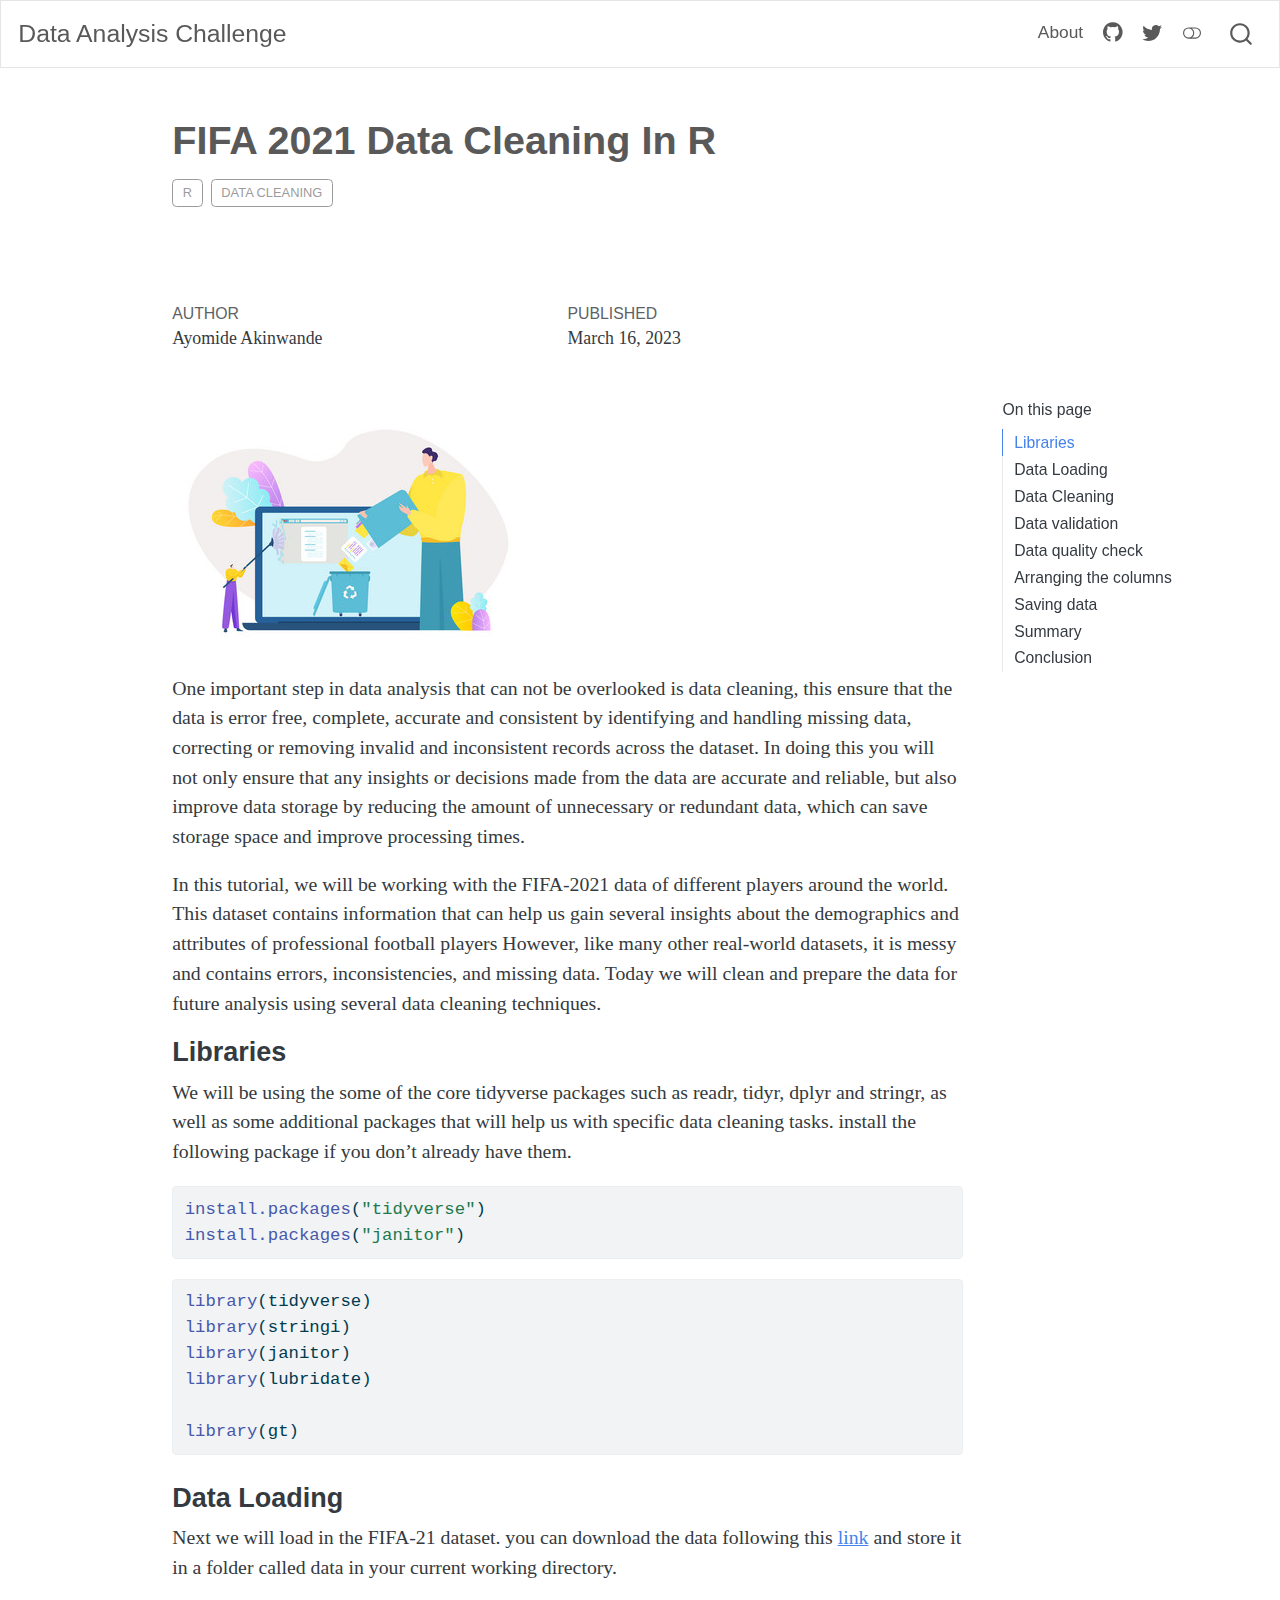
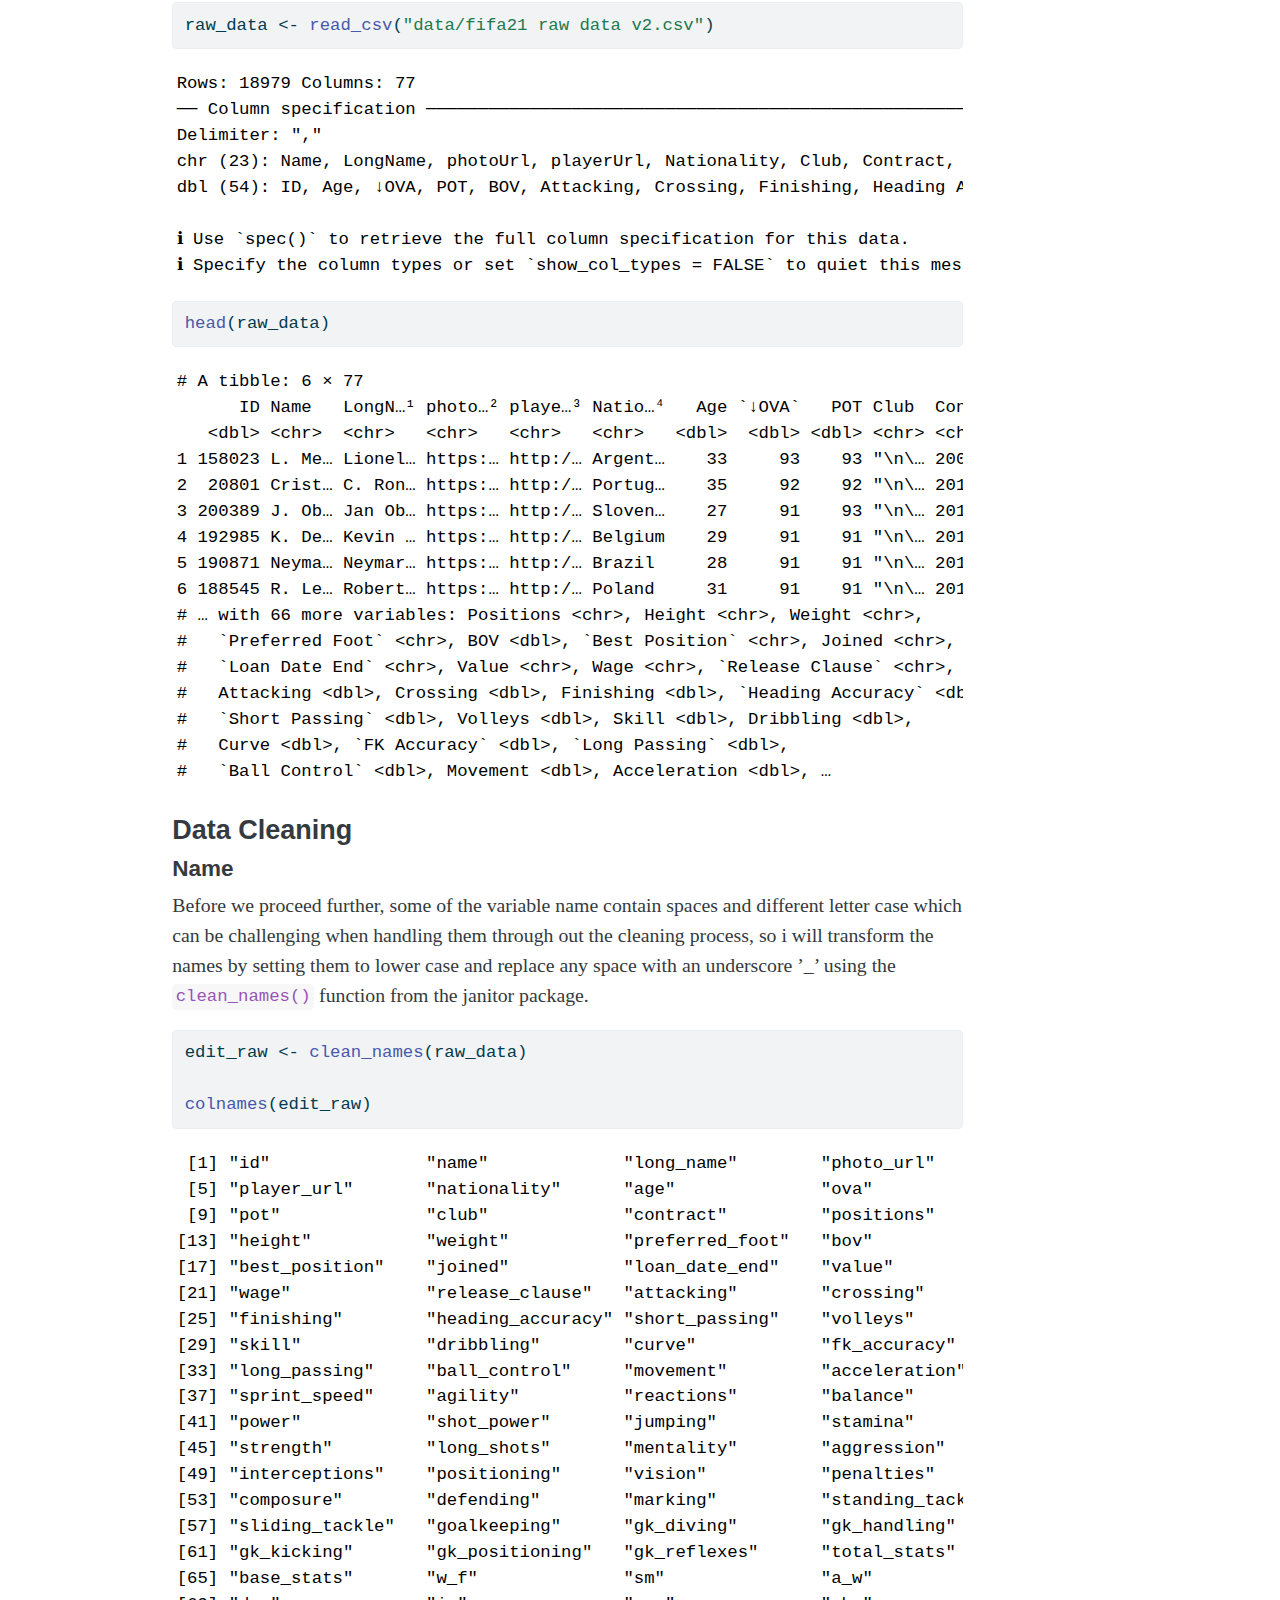
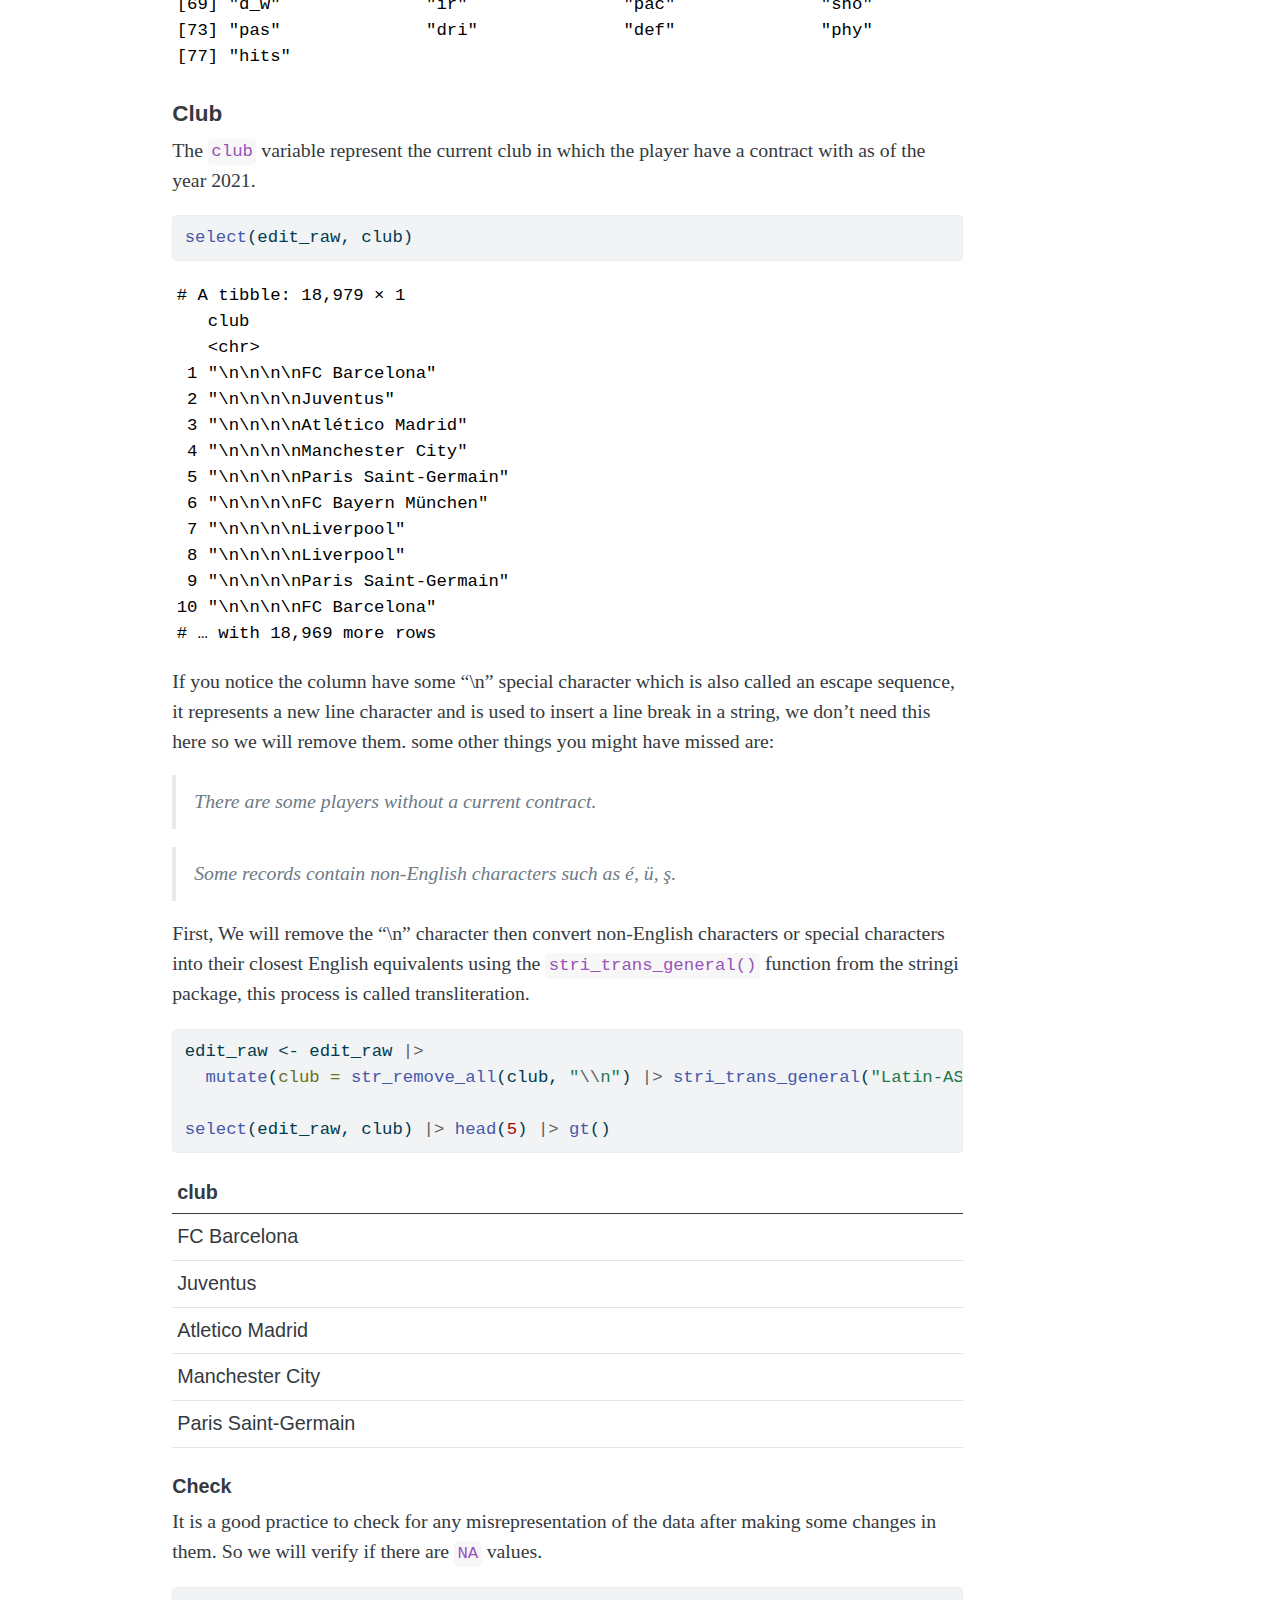
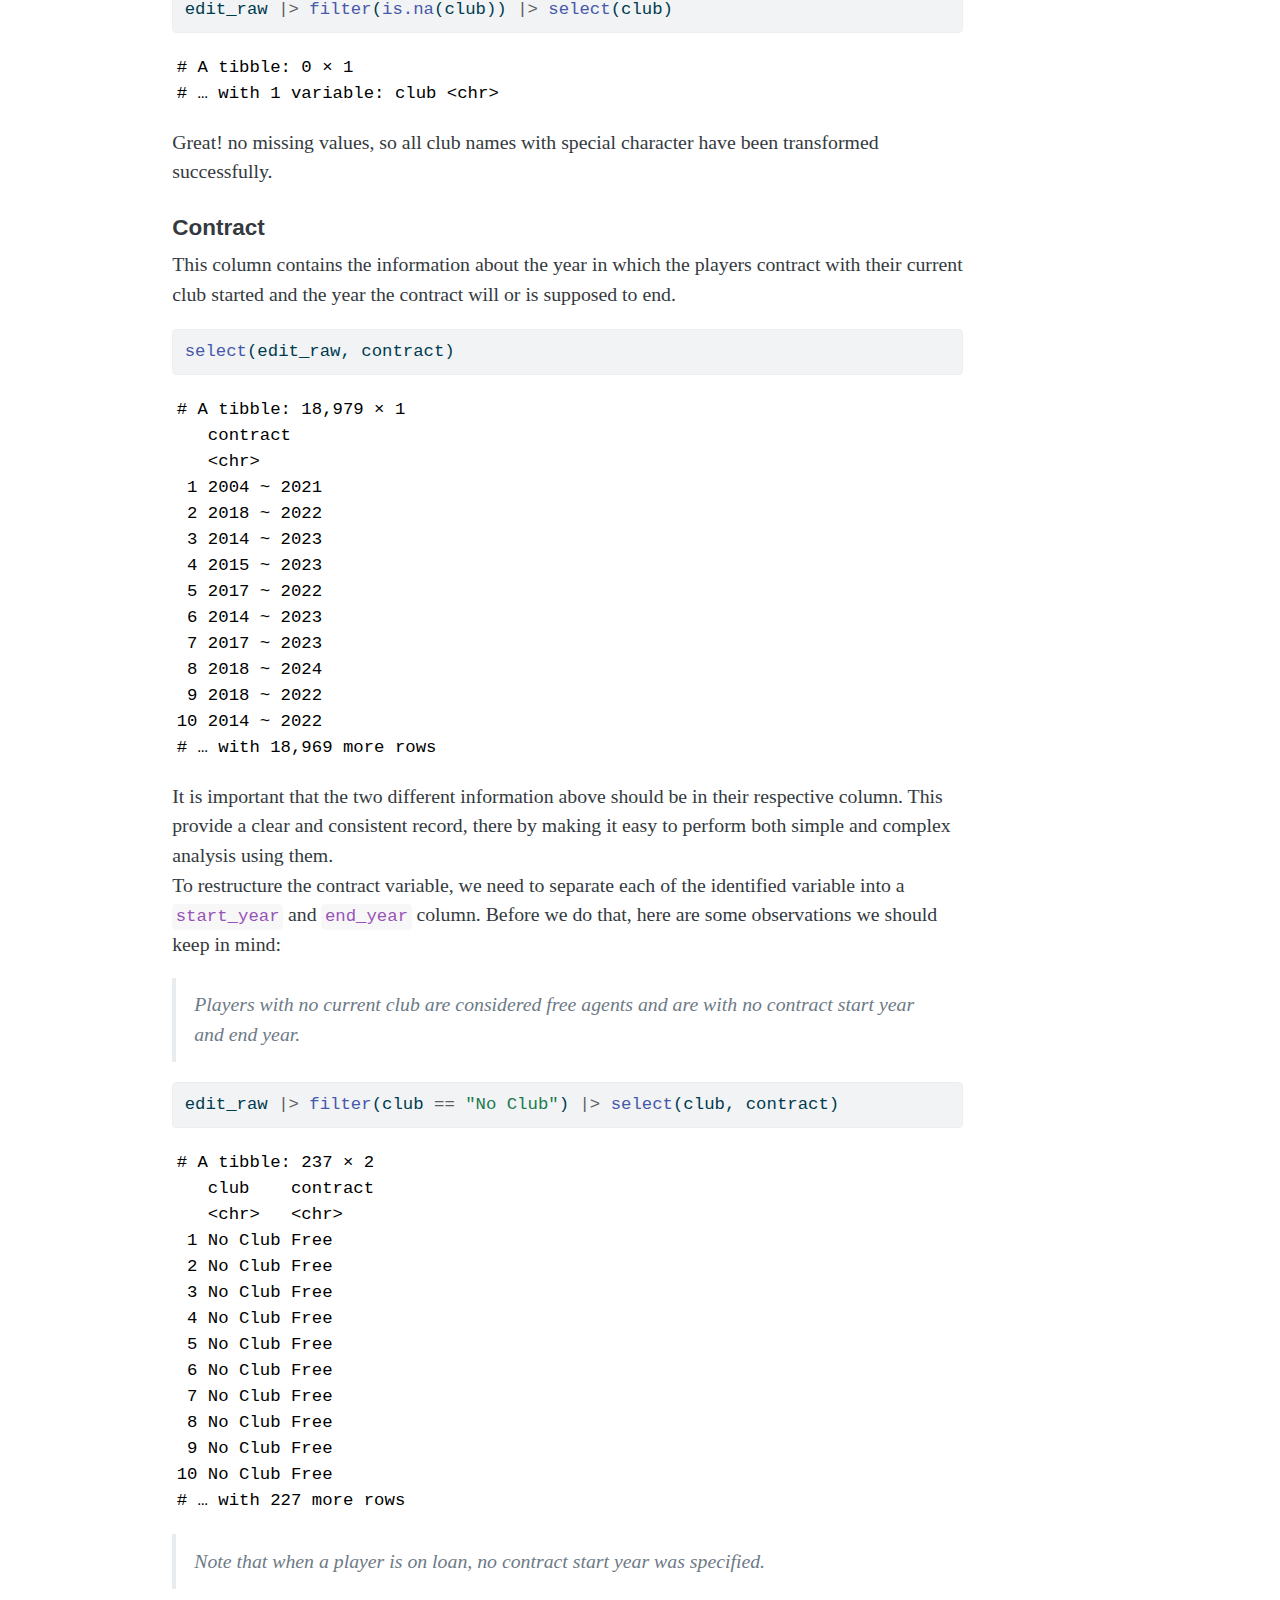
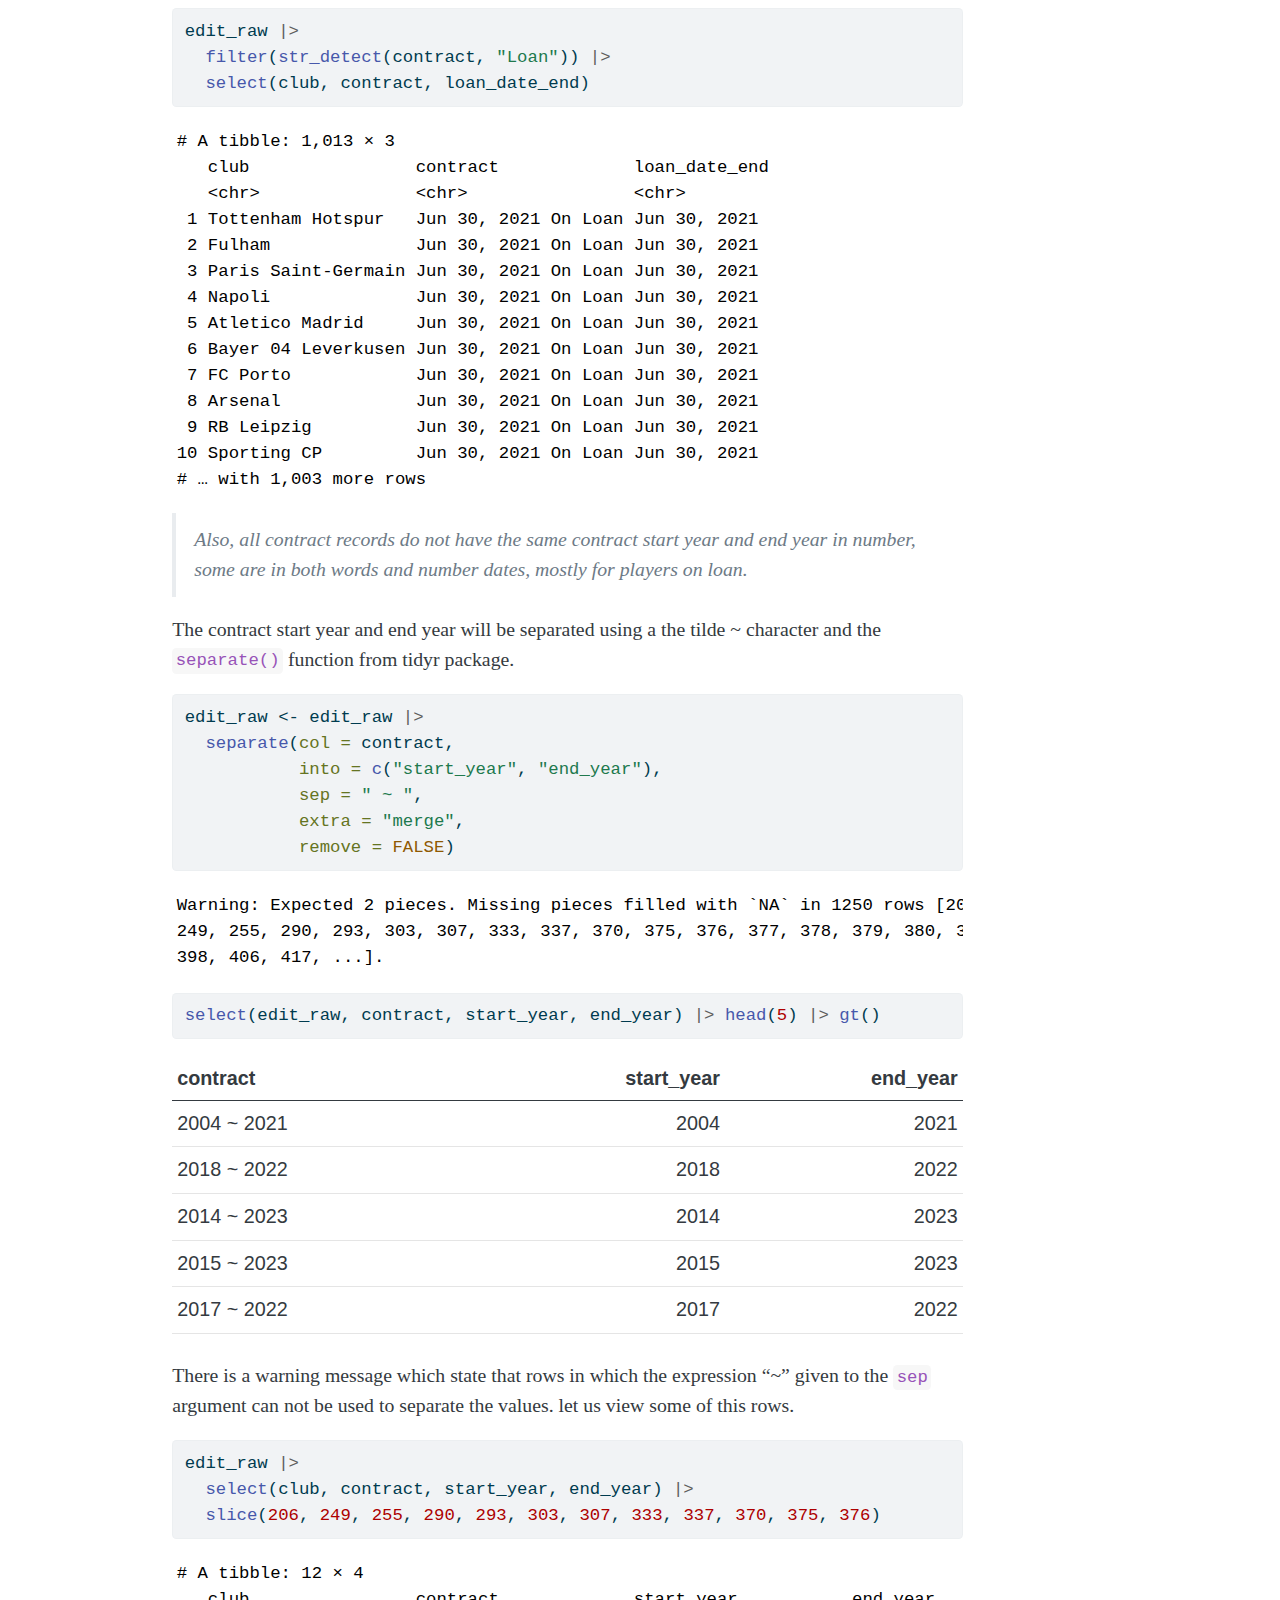
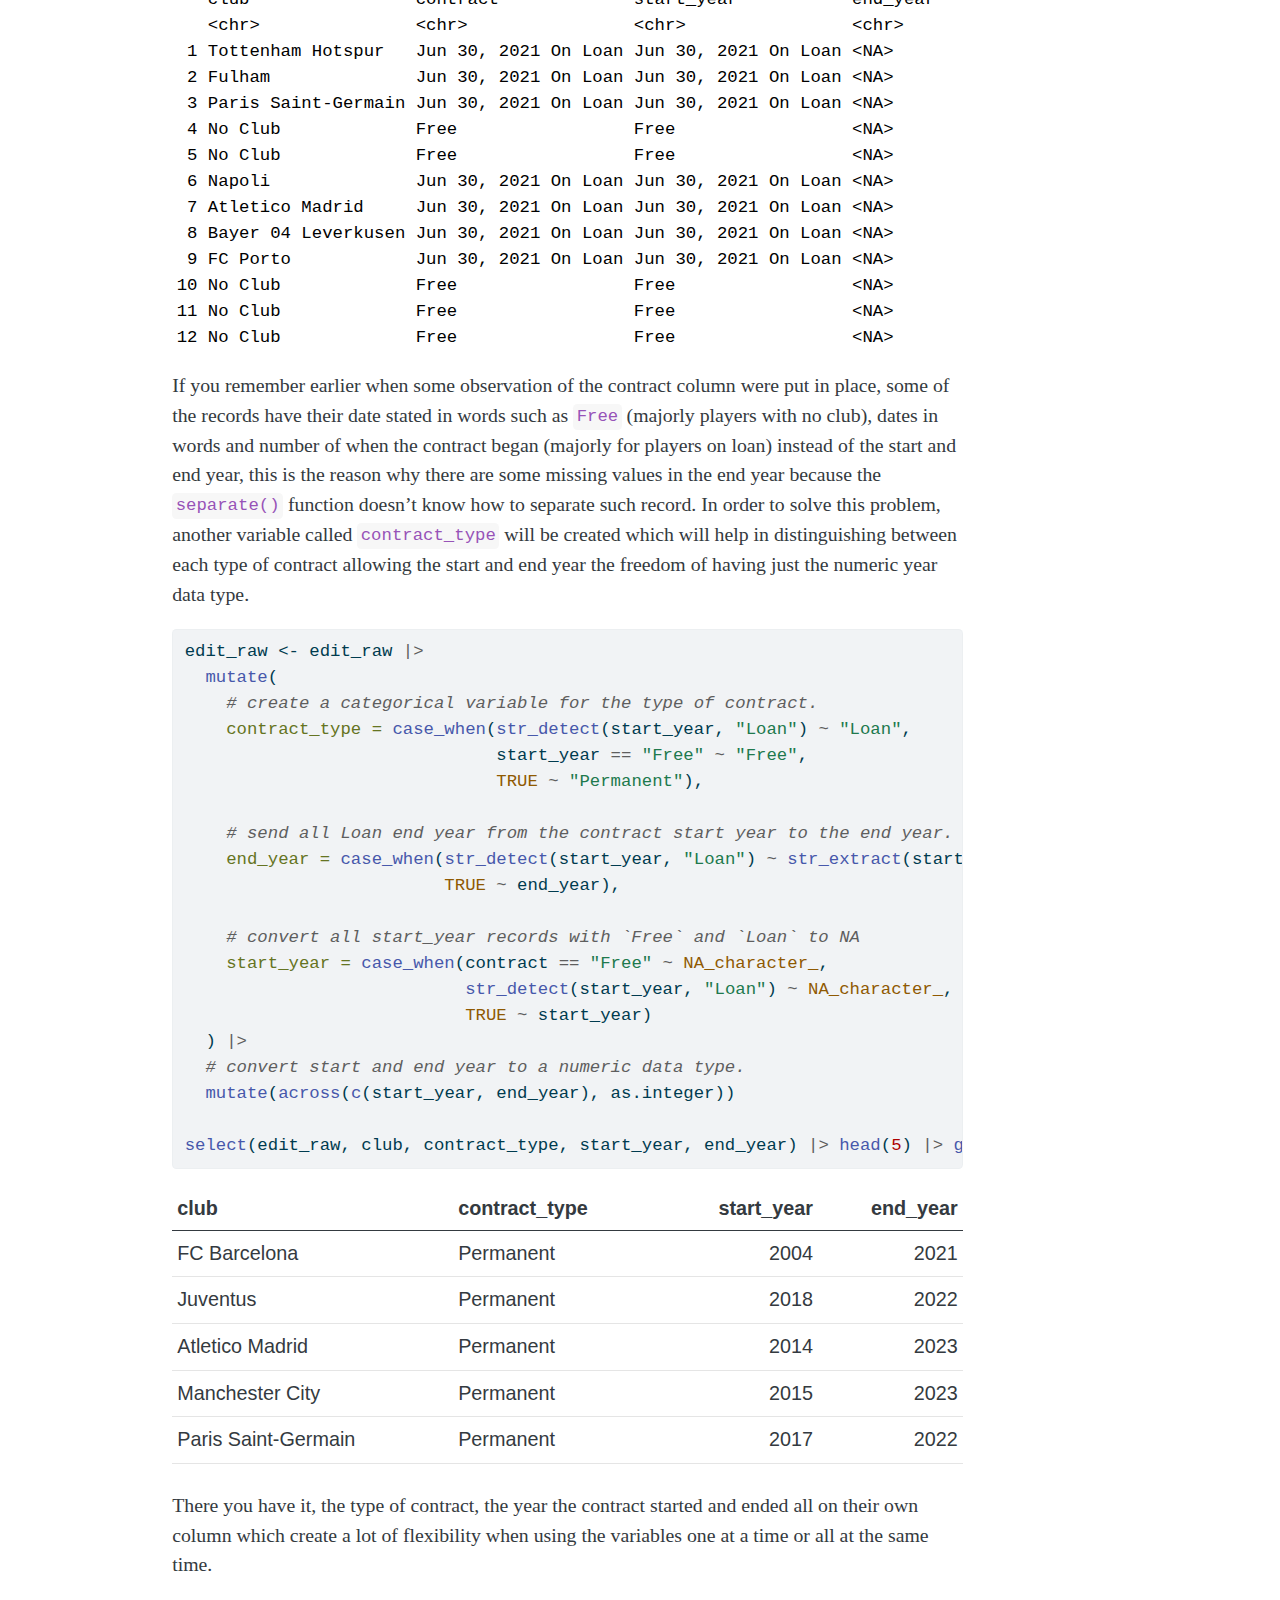
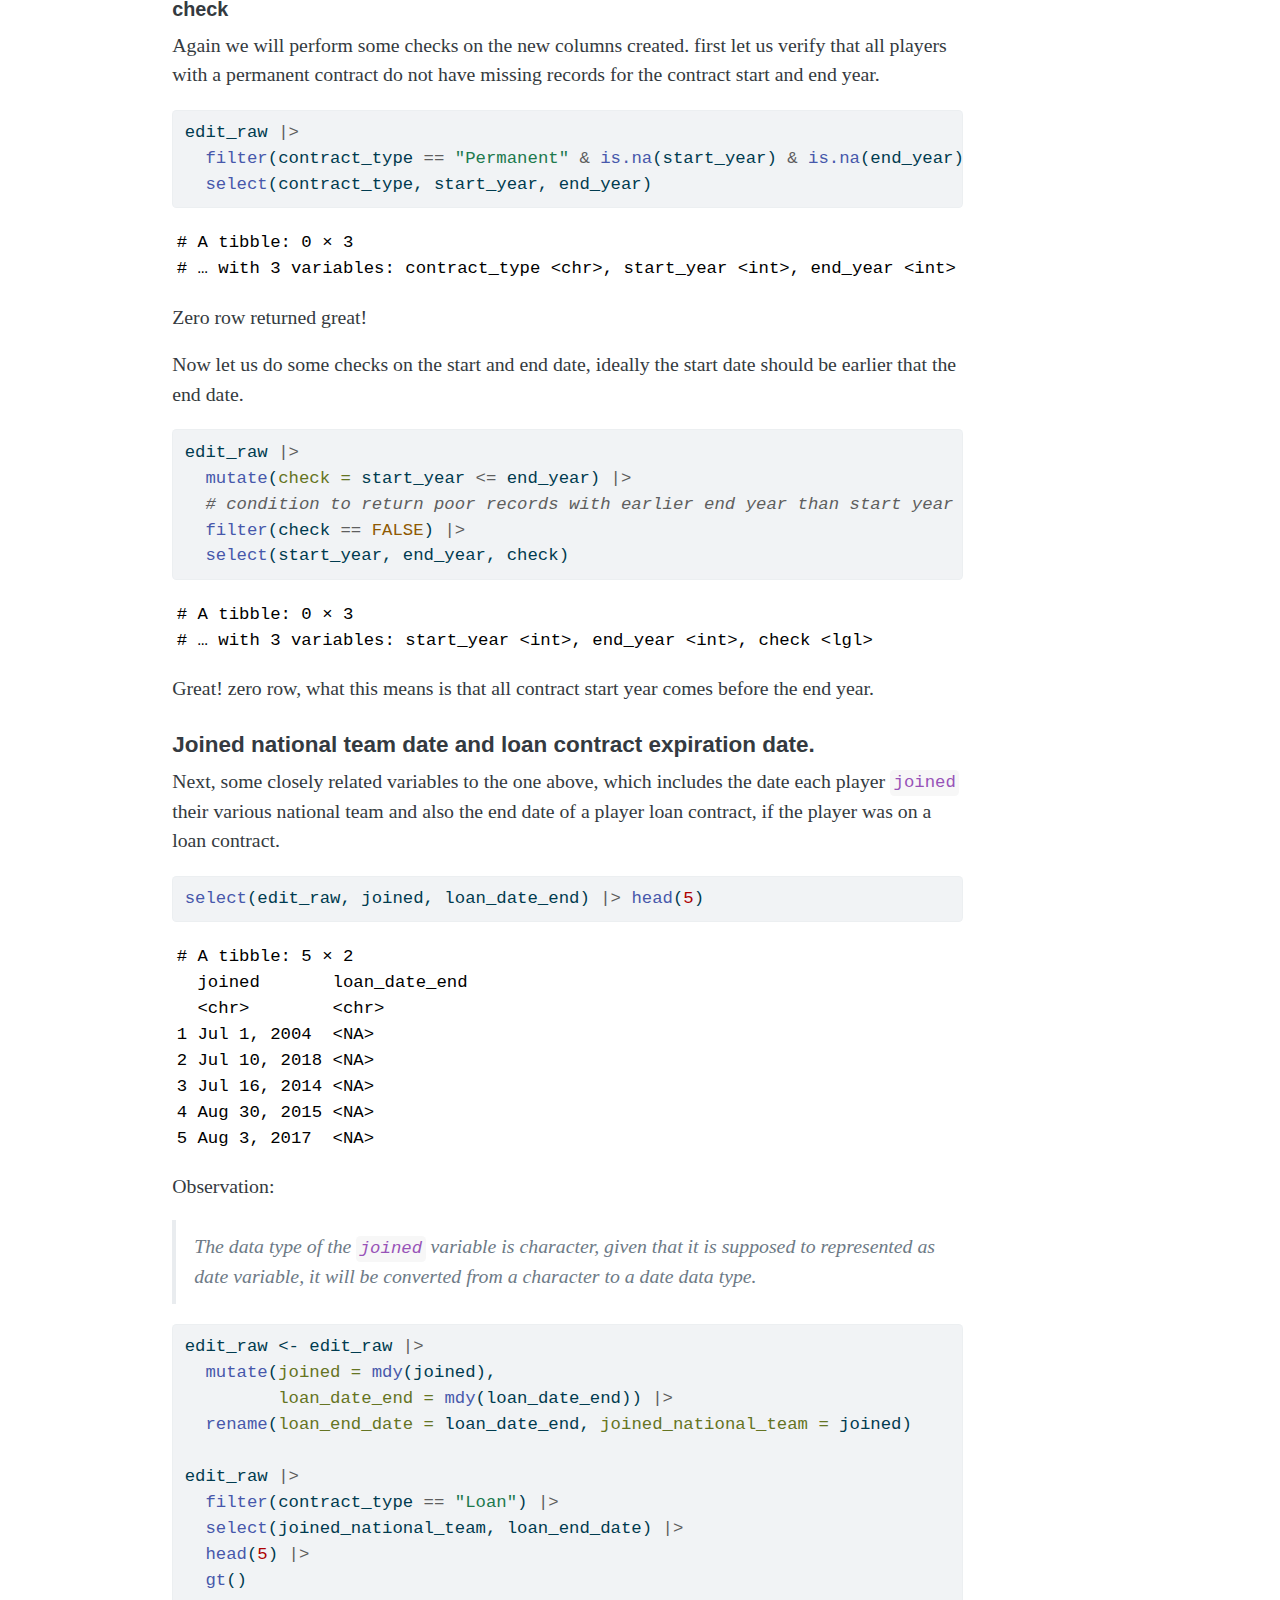
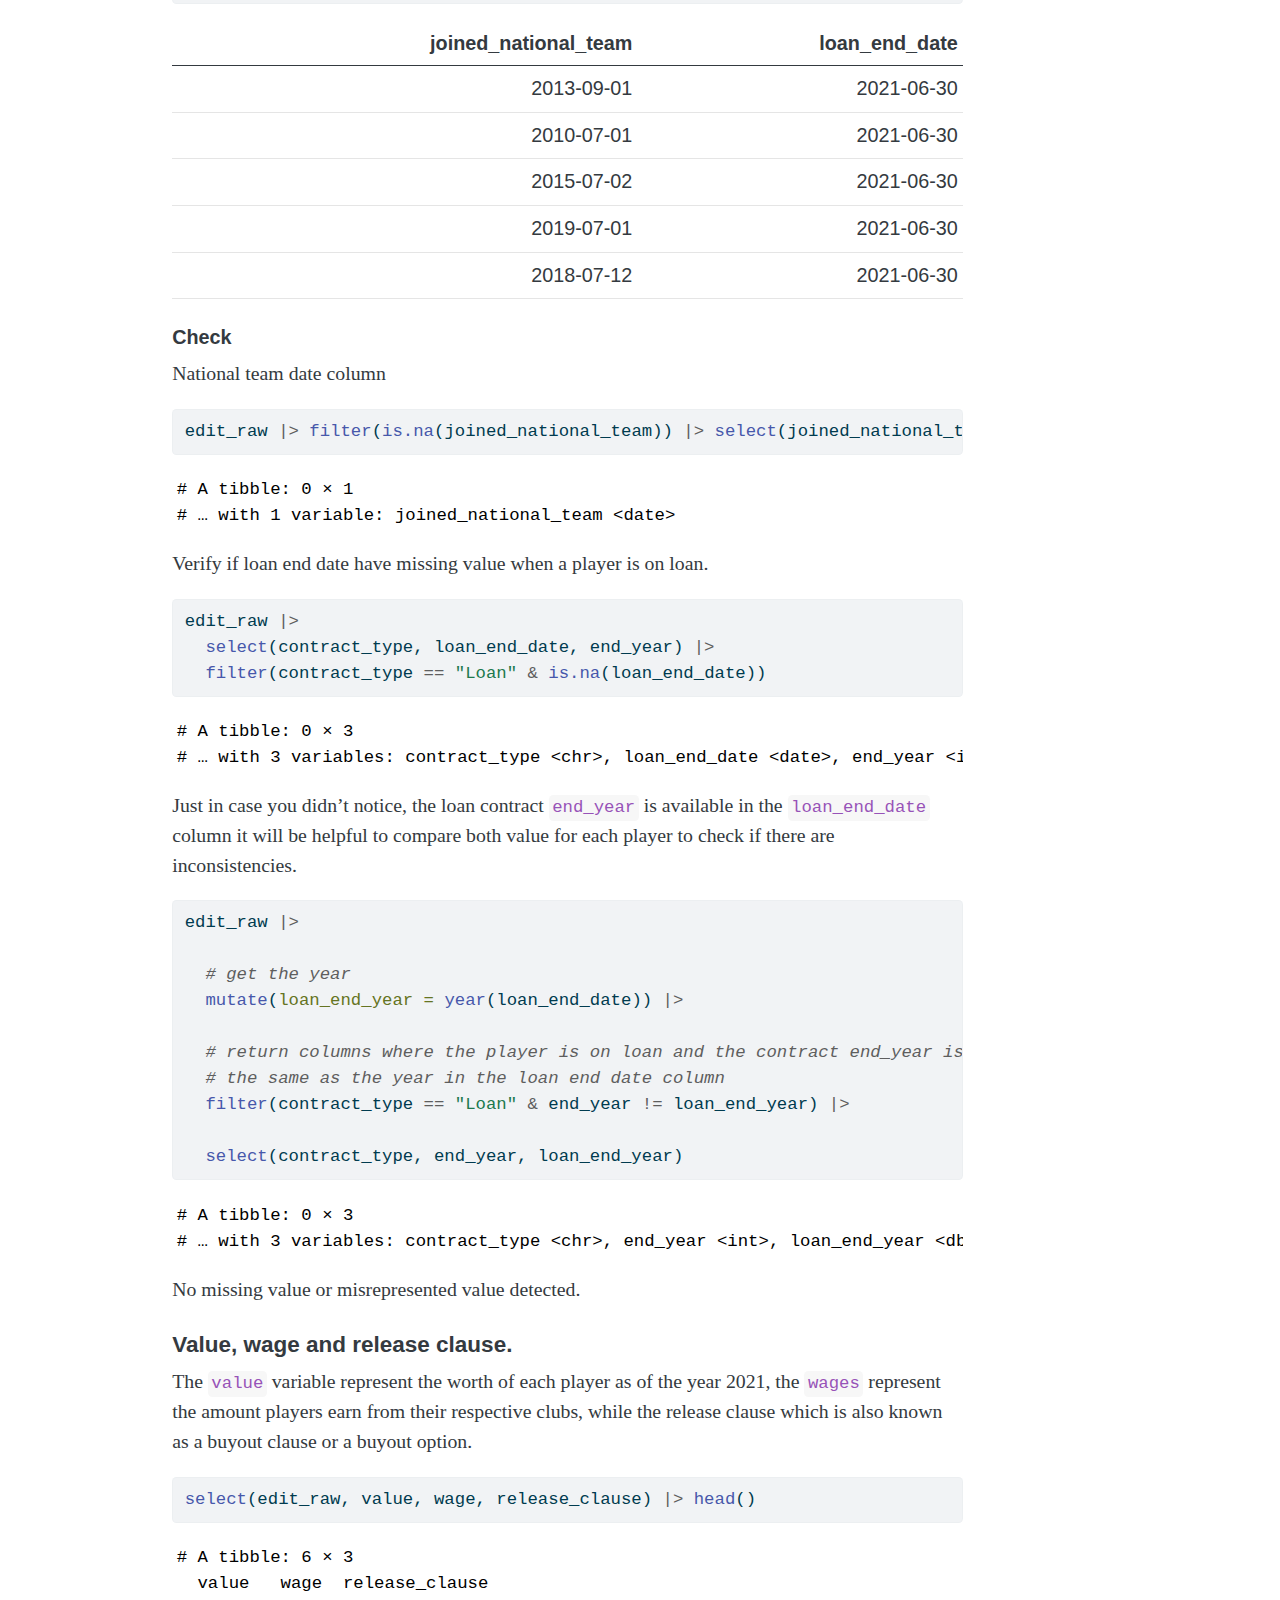
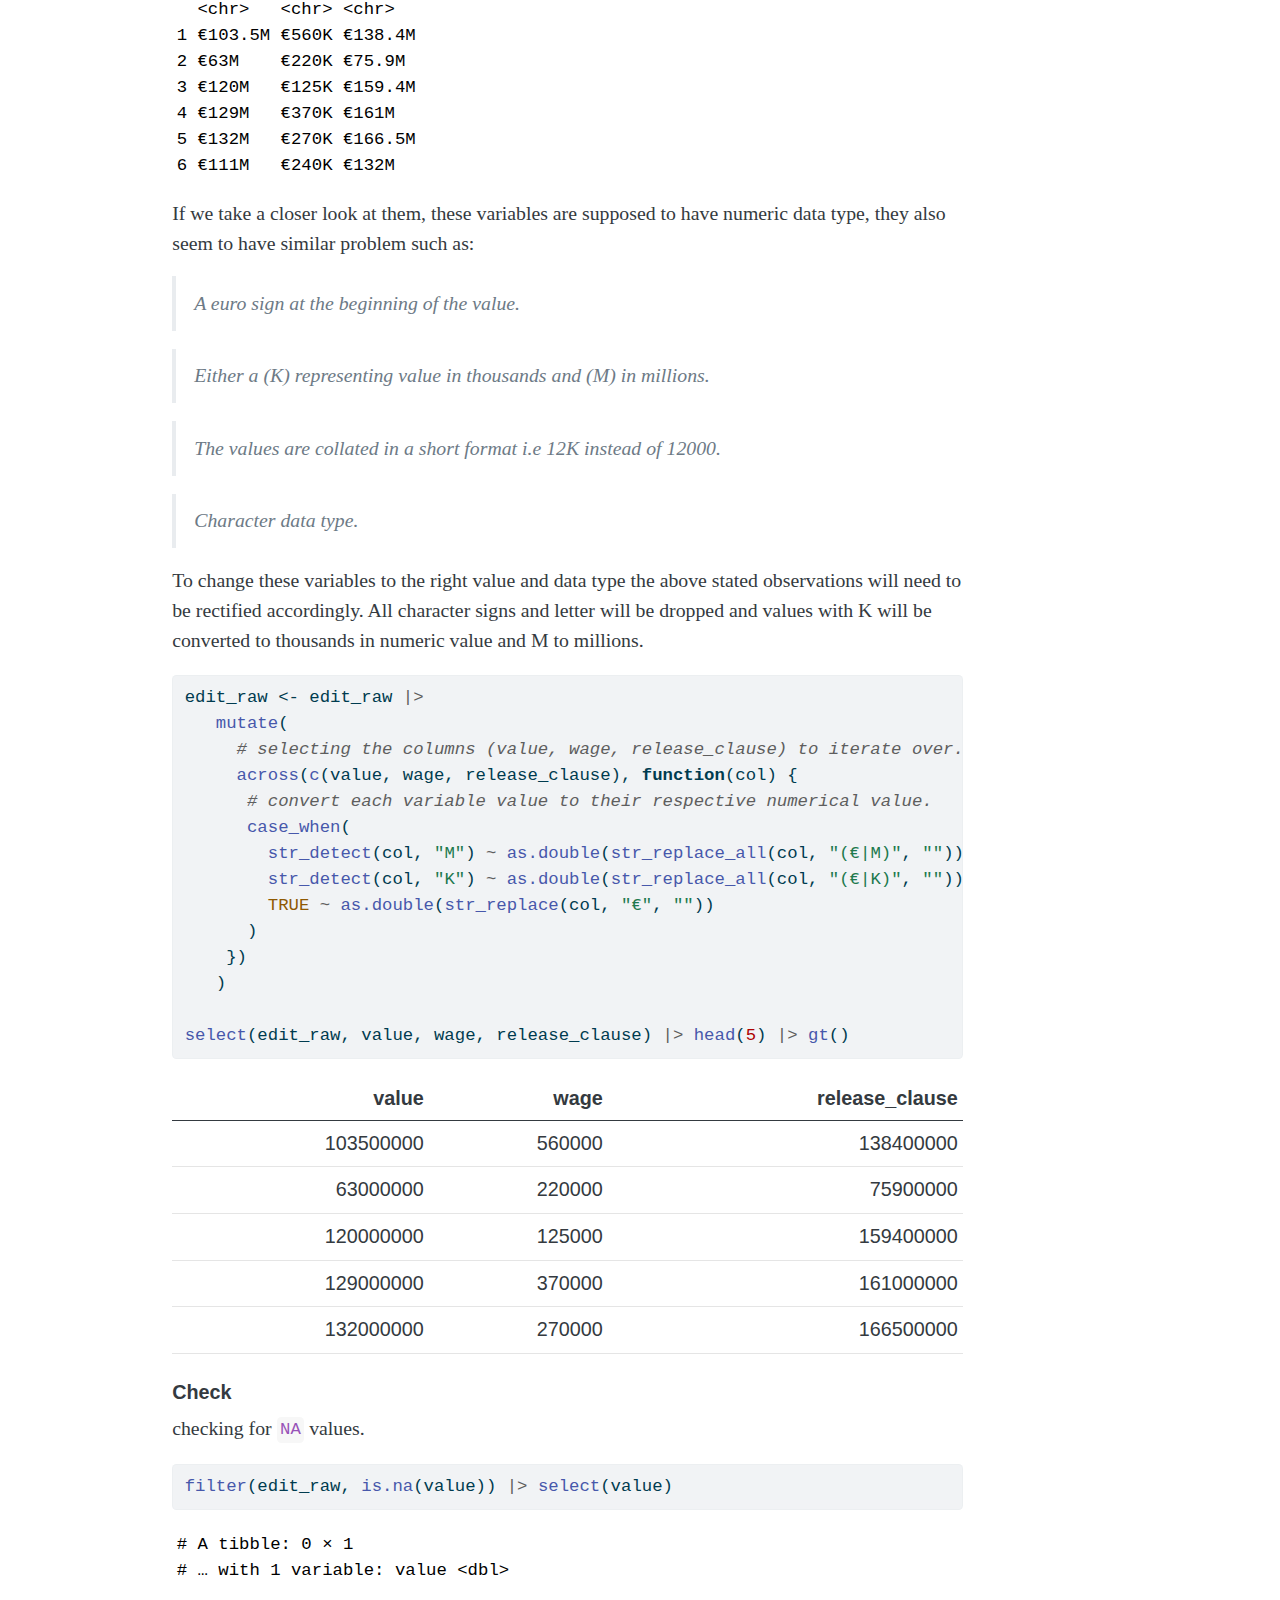
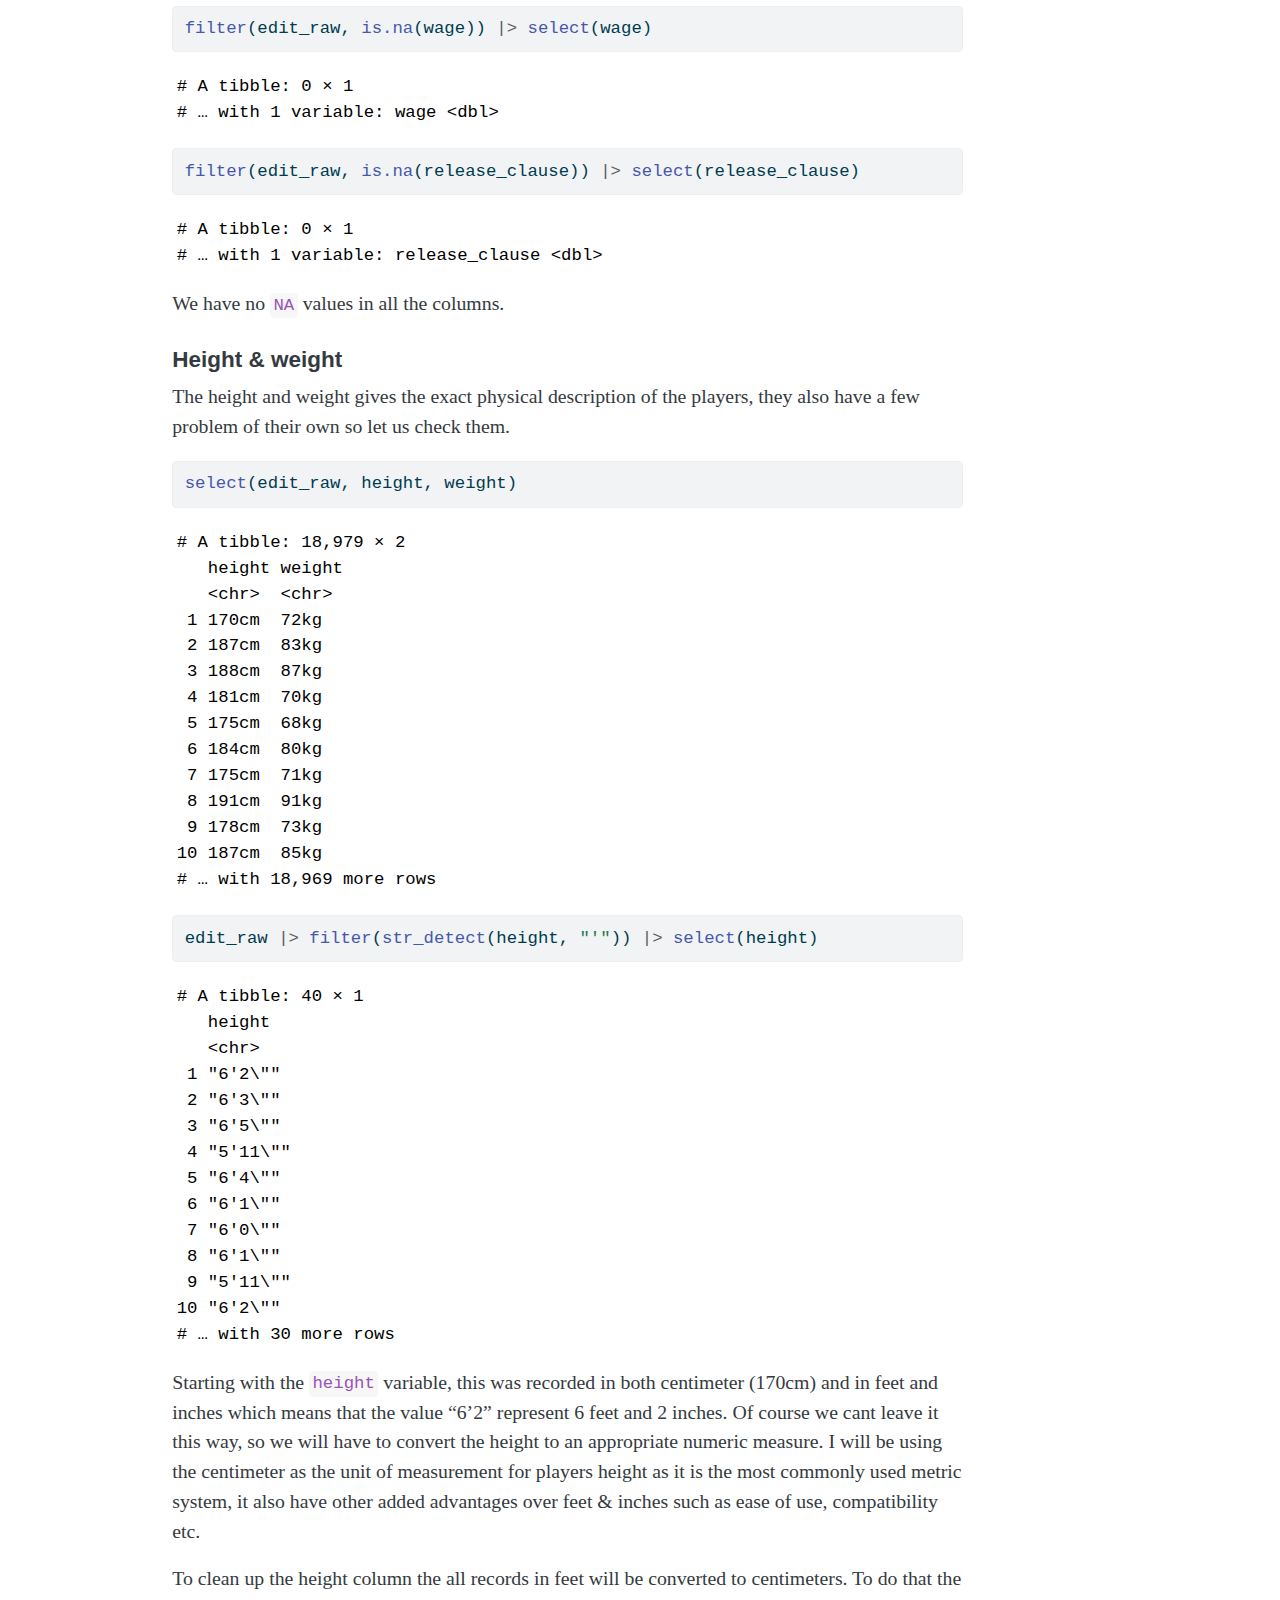
==== docs/posts/FIFA-21-data-cleaning/index.html @ ef1e814c "initial data-cleaning-post only files" ====
<!DOCTYPE html>
<html xmlns="http://www.w3.org/1999/xhtml" lang="en" xml:lang="en"><head>

<meta charset="utf-8">
<meta name="generator" content="quarto-1.2.269">

<meta name="viewport" content="width=device-width, initial-scale=1.0, user-scalable=yes">

<meta name="author" content="Ayomide Akinwande">
<meta name="dcterms.date" content="2023-03-16">

<title>Data Analysis Challenge - FIFA 2021 Data Cleaning In R</title>
<style>
code{white-space: pre-wrap;}
span.smallcaps{font-variant: small-caps;}
div.columns{display: flex; gap: min(4vw, 1.5em);}
div.column{flex: auto; overflow-x: auto;}
div.hanging-indent{margin-left: 1.5em; text-indent: -1.5em;}
ul.task-list{list-style: none;}
ul.task-list li input[type="checkbox"] {
  width: 0.8em;
  margin: 0 0.8em 0.2em -1.6em;
  vertical-align: middle;
}
pre > code.sourceCode { white-space: pre; position: relative; }
pre > code.sourceCode > span { display: inline-block; line-height: 1.25; }
pre > code.sourceCode > span:empty { height: 1.2em; }
.sourceCode { overflow: visible; }
code.sourceCode > span { color: inherit; text-decoration: inherit; }
div.sourceCode { margin: 1em 0; }
pre.sourceCode { margin: 0; }
@media screen {
div.sourceCode { overflow: auto; }
}
@media print {
pre > code.sourceCode { white-space: pre-wrap; }
pre > code.sourceCode > span { text-indent: -5em; padding-left: 5em; }
}
pre.numberSource code
  { counter-reset: source-line 0; }
pre.numberSource code > span
  { position: relative; left: -4em; counter-increment: source-line; }
pre.numberSource code > span > a:first-child::before
  { content: counter(source-line);
    position: relative; left: -1em; text-align: right; vertical-align: baseline;
    border: none; display: inline-block;
    -webkit-touch-callout: none; -webkit-user-select: none;
    -khtml-user-select: none; -moz-user-select: none;
    -ms-user-select: none; user-select: none;
    padding: 0 4px; width: 4em;
    color: #aaaaaa;
  }
pre.numberSource { margin-left: 3em; border-left: 1px solid #aaaaaa;  padding-left: 4px; }
div.sourceCode
  {   }
@media screen {
pre > code.sourceCode > span > a:first-child::before { text-decoration: underline; }
}
code span.al { color: #ff0000; font-weight: bold; } /* Alert */
code span.an { color: #60a0b0; font-weight: bold; font-style: italic; } /* Annotation */
code span.at { color: #7d9029; } /* Attribute */
code span.bn { color: #40a070; } /* BaseN */
code span.bu { color: #008000; } /* BuiltIn */
code span.cf { color: #007020; font-weight: bold; } /* ControlFlow */
code span.ch { color: #4070a0; } /* Char */
code span.cn { color: #880000; } /* Constant */
code span.co { color: #60a0b0; font-style: italic; } /* Comment */
code span.cv { color: #60a0b0; font-weight: bold; font-style: italic; } /* CommentVar */
code span.do { color: #ba2121; font-style: italic; } /* Documentation */
code span.dt { color: #902000; } /* DataType */
code span.dv { color: #40a070; } /* DecVal */
code span.er { color: #ff0000; font-weight: bold; } /* Error */
code span.ex { } /* Extension */
code span.fl { color: #40a070; } /* Float */
code span.fu { color: #06287e; } /* Function */
code span.im { color: #008000; font-weight: bold; } /* Import */
code span.in { color: #60a0b0; font-weight: bold; font-style: italic; } /* Information */
code span.kw { color: #007020; font-weight: bold; } /* Keyword */
code span.op { color: #666666; } /* Operator */
code span.ot { color: #007020; } /* Other */
code span.pp { color: #bc7a00; } /* Preprocessor */
code span.sc { color: #4070a0; } /* SpecialChar */
code span.ss { color: #bb6688; } /* SpecialString */
code span.st { color: #4070a0; } /* String */
code span.va { color: #19177c; } /* Variable */
code span.vs { color: #4070a0; } /* VerbatimString */
code span.wa { color: #60a0b0; font-weight: bold; font-style: italic; } /* Warning */
</style>


<script src="../../site_libs/quarto-nav/quarto-nav.js"></script>
<script src="../../site_libs/quarto-nav/headroom.min.js"></script>
<script src="../../site_libs/clipboard/clipboard.min.js"></script>
<script src="../../site_libs/quarto-search/autocomplete.umd.js"></script>
<script src="../../site_libs/quarto-search/fuse.min.js"></script>
<script src="../../site_libs/quarto-search/quarto-search.js"></script>
<meta name="quarto:offset" content="../../">
<script src="../../site_libs/quarto-html/quarto.js"></script>
<script src="../../site_libs/quarto-html/popper.min.js"></script>
<script src="../../site_libs/quarto-html/tippy.umd.min.js"></script>
<script src="../../site_libs/quarto-html/anchor.min.js"></script>
<link href="../../site_libs/quarto-html/tippy.css" rel="stylesheet">
<link href="../../site_libs/quarto-html/quarto-syntax-highlighting.css" rel="stylesheet" class="quarto-color-scheme" id="quarto-text-highlighting-styles">
<link href="../../site_libs/quarto-html/quarto-syntax-highlighting-dark.css" rel="prefetch" class="quarto-color-scheme quarto-color-alternate" id="quarto-text-highlighting-styles">
<script src="../../site_libs/bootstrap/bootstrap.min.js"></script>
<link href="../../site_libs/bootstrap/bootstrap-icons.css" rel="stylesheet">
<link href="../../site_libs/bootstrap/bootstrap.min.css" rel="stylesheet" class="quarto-color-scheme" id="quarto-bootstrap" data-mode="light">
<link href="../../site_libs/bootstrap/bootstrap-dark.min.css" rel="prefetch" class="quarto-color-scheme quarto-color-alternate" id="quarto-bootstrap" data-mode="dark">
<script id="quarto-search-options" type="application/json">{
  "location": "navbar",
  "copy-button": false,
  "collapse-after": 3,
  "panel-placement": "end",
  "type": "overlay",
  "limit": 20,
  "language": {
    "search-no-results-text": "No results",
    "search-matching-documents-text": "matching documents",
    "search-copy-link-title": "Copy link to search",
    "search-hide-matches-text": "Hide additional matches",
    "search-more-match-text": "more match in this document",
    "search-more-matches-text": "more matches in this document",
    "search-clear-button-title": "Clear",
    "search-detached-cancel-button-title": "Cancel",
    "search-submit-button-title": "Submit"
  }
}</script>


<link rel="stylesheet" href="../../styles.css">
</head>

<body class="nav-fixed">

<div id="quarto-search-results"></div>
  <header id="quarto-header" class="headroom fixed-top">
    <nav class="navbar navbar-expand-lg navbar-dark ">
      <div class="navbar-container container-fluid">
      <div class="navbar-brand-container">
    <a class="navbar-brand" href="../../index.html">
    <span class="navbar-title">Data Analysis Challenge</span>
    </a>
  </div>
          <button class="navbar-toggler" type="button" data-bs-toggle="collapse" data-bs-target="#navbarCollapse" aria-controls="navbarCollapse" aria-expanded="false" aria-label="Toggle navigation" onclick="if (window.quartoToggleHeadroom) { window.quartoToggleHeadroom(); }">
  <span class="navbar-toggler-icon"></span>
</button>
          <div class="collapse navbar-collapse" id="navbarCollapse">
            <ul class="navbar-nav navbar-nav-scroll ms-auto">
  <li class="nav-item">
    <a class="nav-link" href="../../about.html">
 <span class="menu-text">About</span></a>
  </li>  
  <li class="nav-item compact">
    <a class="nav-link" href="https://github.com/akins11/"><i class="bi bi-github" role="img">
</i> 
 <span class="menu-text"></span></a>
  </li>  
  <li class="nav-item compact">
    <a class="nav-link" href="https://twitter.com/Akinwande_ay24?s=09"><i class="bi bi-twitter" role="img">
</i> 
 <span class="menu-text"></span></a>
  </li>  
</ul>
              <div class="quarto-toggle-container">
                  <a href="" class="quarto-color-scheme-toggle nav-link" onclick="window.quartoToggleColorScheme(); return false;" title="Toggle dark mode"><i class="bi"></i></a>
              </div>
              <div id="quarto-search" class="" title="Search"></div>
          </div> <!-- /navcollapse -->
      </div> <!-- /container-fluid -->
    </nav>
</header>
<!-- content -->
<header id="title-block-header" class="quarto-title-block default page-columns page-full">
  <div class="quarto-title-banner page-columns page-full">
    <div class="quarto-title column-body">
      <h1 class="title">FIFA 2021 Data Cleaning In R</h1>
                                <div class="quarto-categories">
                <div class="quarto-category">R</div>
                <div class="quarto-category">data cleaning</div>
              </div>
                  </div>
  </div>
    
  
  <div class="quarto-title-meta">

      <div>
      <div class="quarto-title-meta-heading">Author</div>
      <div class="quarto-title-meta-contents">
               <p>Ayomide Akinwande </p>
            </div>
    </div>
      
      <div>
      <div class="quarto-title-meta-heading">Published</div>
      <div class="quarto-title-meta-contents">
        <p class="date">March 16, 2023</p>
      </div>
    </div>
    
      
    </div>
    
  
  </header><div id="quarto-content" class="quarto-container page-columns page-rows-contents page-layout-article page-navbar">
<!-- sidebar -->
<!-- margin-sidebar -->
    <div id="quarto-margin-sidebar" class="sidebar margin-sidebar">
        <nav id="TOC" role="doc-toc" class="toc-active">
    <h2 id="toc-title">On this page</h2>
   
  <ul>
  <li><a href="#libraries" id="toc-libraries" class="nav-link active" data-scroll-target="#libraries">Libraries</a></li>
  <li><a href="#data-loading" id="toc-data-loading" class="nav-link" data-scroll-target="#data-loading">Data Loading</a></li>
  <li><a href="#data-cleaning" id="toc-data-cleaning" class="nav-link" data-scroll-target="#data-cleaning">Data Cleaning</a>
  <ul>
  <li><a href="#name" id="toc-name" class="nav-link" data-scroll-target="#name">Name</a></li>
  <li><a href="#club" id="toc-club" class="nav-link" data-scroll-target="#club">Club</a></li>
  <li><a href="#contract" id="toc-contract" class="nav-link" data-scroll-target="#contract">Contract</a></li>
  <li><a href="#joined-national-team-date-and-loan-contract-expiration-date." id="toc-joined-national-team-date-and-loan-contract-expiration-date." class="nav-link" data-scroll-target="#joined-national-team-date-and-loan-contract-expiration-date.">Joined national team date and loan contract expiration date.</a></li>
  <li><a href="#value-wage-and-release-clause." id="toc-value-wage-and-release-clause." class="nav-link" data-scroll-target="#value-wage-and-release-clause.">Value, wage and release clause.</a></li>
  <li><a href="#height-weight" id="toc-height-weight" class="nav-link" data-scroll-target="#height-weight">Height &amp; weight</a></li>
  <li><a href="#player-name" id="toc-player-name" class="nav-link" data-scroll-target="#player-name">Player name</a></li>
  <li><a href="#nationality" id="toc-nationality" class="nav-link" data-scroll-target="#nationality">Nationality</a></li>
  <li><a href="#player-functionality-rating." id="toc-player-functionality-rating." class="nav-link" data-scroll-target="#player-functionality-rating.">Player functionality rating.</a></li>
  <li><a href="#hit" id="toc-hit" class="nav-link" data-scroll-target="#hit">Hit</a></li>
  <li><a href="#player-positions" id="toc-player-positions" class="nav-link" data-scroll-target="#player-positions">Player positions</a></li>
  </ul></li>
  <li><a href="#data-validation" id="toc-data-validation" class="nav-link" data-scroll-target="#data-validation">Data validation</a>
  <ul>
  <li><a href="#age" id="toc-age" class="nav-link" data-scroll-target="#age">Age</a></li>
  <li><a href="#variables-measured-in-percentage." id="toc-variables-measured-in-percentage." class="nav-link" data-scroll-target="#variables-measured-in-percentage.">Variables measured in percentage.</a></li>
  <li><a href="#players-rating" id="toc-players-rating" class="nav-link" data-scroll-target="#players-rating">players rating</a></li>
  <li><a href="#attacking-defensive-work-rate." id="toc-attacking-defensive-work-rate." class="nav-link" data-scroll-target="#attacking-defensive-work-rate.">Attacking &amp; defensive work rate.</a></li>
  </ul></li>
  <li><a href="#data-quality-check" id="toc-data-quality-check" class="nav-link" data-scroll-target="#data-quality-check">Data quality check</a></li>
  <li><a href="#arranging-the-columns" id="toc-arranging-the-columns" class="nav-link" data-scroll-target="#arranging-the-columns">Arranging the columns</a></li>
  <li><a href="#saving-data" id="toc-saving-data" class="nav-link" data-scroll-target="#saving-data">Saving data</a></li>
  <li><a href="#summary" id="toc-summary" class="nav-link" data-scroll-target="#summary">Summary</a></li>
  <li><a href="#conclusion" id="toc-conclusion" class="nav-link" data-scroll-target="#conclusion">Conclusion</a></li>
  </ul>
</nav>
    </div>
<!-- main -->
<main class="content quarto-banner-title-block" id="quarto-document-content">




<p><img src="data-cleaning-image.jpg" class="img-fluid"></p>
<p>One important step in data analysis that can not be overlooked is data cleaning, this ensure that the data is error free, complete, accurate and consistent by identifying and handling missing data, correcting or removing invalid and inconsistent records across the dataset. In doing this you will not only ensure that any insights or decisions made from the data are accurate and reliable, but also improve data storage by reducing the amount of unnecessary or redundant data, which can save storage space and improve processing times.</p>
<p>In this tutorial, we will be working with the FIFA-2021 data of different players around the world. This dataset contains information that can help us gain several insights about the demographics and attributes of professional football players However, like many other real-world datasets, it is messy and contains errors, inconsistencies, and missing data. Today we will clean and prepare the data for future analysis using several data cleaning techniques.</p>
<section id="libraries" class="level3">
<h3 class="anchored" data-anchor-id="libraries">Libraries</h3>
<p>We will be using the some of the core tidyverse packages such as readr, tidyr, dplyr and stringr, as well as some additional packages that will help us with specific data cleaning tasks. install the following package if you don’t already have them.</p>
<div class="cell">
<div class="sourceCode cell-code" id="cb1"><pre class="sourceCode r code-with-copy"><code class="sourceCode r"><span id="cb1-1"><a href="#cb1-1" aria-hidden="true" tabindex="-1"></a><span class="fu">install.packages</span>(<span class="st">"tidyverse"</span>)</span>
<span id="cb1-2"><a href="#cb1-2" aria-hidden="true" tabindex="-1"></a><span class="fu">install.packages</span>(<span class="st">"janitor"</span>)</span></code><button title="Copy to Clipboard" class="code-copy-button"><i class="bi"></i></button></pre></div>
</div>
<div class="cell">
<div class="sourceCode cell-code" id="cb2"><pre class="sourceCode r code-with-copy"><code class="sourceCode r"><span id="cb2-1"><a href="#cb2-1" aria-hidden="true" tabindex="-1"></a><span class="fu">library</span>(tidyverse)</span>
<span id="cb2-2"><a href="#cb2-2" aria-hidden="true" tabindex="-1"></a><span class="fu">library</span>(stringi)</span>
<span id="cb2-3"><a href="#cb2-3" aria-hidden="true" tabindex="-1"></a><span class="fu">library</span>(janitor)</span>
<span id="cb2-4"><a href="#cb2-4" aria-hidden="true" tabindex="-1"></a><span class="fu">library</span>(lubridate)</span>
<span id="cb2-5"><a href="#cb2-5" aria-hidden="true" tabindex="-1"></a></span>
<span id="cb2-6"><a href="#cb2-6" aria-hidden="true" tabindex="-1"></a><span class="fu">library</span>(gt)</span></code><button title="Copy to Clipboard" class="code-copy-button"><i class="bi"></i></button></pre></div>
</div>
</section>
<section id="data-loading" class="level3">
<h3 class="anchored" data-anchor-id="data-loading">Data Loading</h3>
<p>Next we will load in the FIFA-21 dataset. you can download the data following this <a href="https://www.kaggle.com/datasets/yagunnersya/fifa-21-messy-raw-dataset-for-cleaning-exploring">link</a> and store it in a folder called data in your current working directory.</p>
<div class="cell">
<div class="sourceCode cell-code" id="cb3"><pre class="sourceCode r code-with-copy"><code class="sourceCode r"><span id="cb3-1"><a href="#cb3-1" aria-hidden="true" tabindex="-1"></a>raw_data <span class="ot">&lt;-</span> <span class="fu">read_csv</span>(<span class="st">"data/fifa21 raw data v2.csv"</span>)</span></code><button title="Copy to Clipboard" class="code-copy-button"><i class="bi"></i></button></pre></div>
<div class="cell-output cell-output-stderr">
<pre><code>Rows: 18979 Columns: 77
── Column specification ────────────────────────────────────────────────────────
Delimiter: ","
chr (23): Name, LongName, photoUrl, playerUrl, Nationality, Club, Contract, ...
dbl (54): ID, Age, ↓OVA, POT, BOV, Attacking, Crossing, Finishing, Heading A...

ℹ Use `spec()` to retrieve the full column specification for this data.
ℹ Specify the column types or set `show_col_types = FALSE` to quiet this message.</code></pre>
</div>
<div class="sourceCode cell-code" id="cb5"><pre class="sourceCode r code-with-copy"><code class="sourceCode r"><span id="cb5-1"><a href="#cb5-1" aria-hidden="true" tabindex="-1"></a><span class="fu">head</span>(raw_data)</span></code><button title="Copy to Clipboard" class="code-copy-button"><i class="bi"></i></button></pre></div>
<div class="cell-output cell-output-stdout">
<pre><code># A tibble: 6 × 77
      ID Name   LongN…¹ photo…² playe…³ Natio…⁴   Age `↓OVA`   POT Club  Contr…⁵
   &lt;dbl&gt; &lt;chr&gt;  &lt;chr&gt;   &lt;chr&gt;   &lt;chr&gt;   &lt;chr&gt;   &lt;dbl&gt;  &lt;dbl&gt; &lt;dbl&gt; &lt;chr&gt; &lt;chr&gt;  
1 158023 L. Me… Lionel… https:… http:/… Argent…    33     93    93 "\n\… 2004 ~…
2  20801 Crist… C. Ron… https:… http:/… Portug…    35     92    92 "\n\… 2018 ~…
3 200389 J. Ob… Jan Ob… https:… http:/… Sloven…    27     91    93 "\n\… 2014 ~…
4 192985 K. De… Kevin … https:… http:/… Belgium    29     91    91 "\n\… 2015 ~…
5 190871 Neyma… Neymar… https:… http:/… Brazil     28     91    91 "\n\… 2017 ~…
6 188545 R. Le… Robert… https:… http:/… Poland     31     91    91 "\n\… 2014 ~…
# … with 66 more variables: Positions &lt;chr&gt;, Height &lt;chr&gt;, Weight &lt;chr&gt;,
#   `Preferred Foot` &lt;chr&gt;, BOV &lt;dbl&gt;, `Best Position` &lt;chr&gt;, Joined &lt;chr&gt;,
#   `Loan Date End` &lt;chr&gt;, Value &lt;chr&gt;, Wage &lt;chr&gt;, `Release Clause` &lt;chr&gt;,
#   Attacking &lt;dbl&gt;, Crossing &lt;dbl&gt;, Finishing &lt;dbl&gt;, `Heading Accuracy` &lt;dbl&gt;,
#   `Short Passing` &lt;dbl&gt;, Volleys &lt;dbl&gt;, Skill &lt;dbl&gt;, Dribbling &lt;dbl&gt;,
#   Curve &lt;dbl&gt;, `FK Accuracy` &lt;dbl&gt;, `Long Passing` &lt;dbl&gt;,
#   `Ball Control` &lt;dbl&gt;, Movement &lt;dbl&gt;, Acceleration &lt;dbl&gt;, …</code></pre>
</div>
</div>
</section>
<section id="data-cleaning" class="level3">
<h3 class="anchored" data-anchor-id="data-cleaning">Data Cleaning</h3>
<section id="name" class="level4">
<h4 class="anchored" data-anchor-id="name">Name</h4>
<p>Before we proceed further, some of the variable name contain spaces and different letter case which can be challenging when handling them through out the cleaning process, so i will transform the names by setting them to lower case and replace any space with an underscore ’_’ using the <code>clean_names()</code> function from the janitor package.</p>
<div class="cell">
<div class="sourceCode cell-code" id="cb7"><pre class="sourceCode r code-with-copy"><code class="sourceCode r"><span id="cb7-1"><a href="#cb7-1" aria-hidden="true" tabindex="-1"></a>edit_raw <span class="ot">&lt;-</span> <span class="fu">clean_names</span>(raw_data)</span>
<span id="cb7-2"><a href="#cb7-2" aria-hidden="true" tabindex="-1"></a></span>
<span id="cb7-3"><a href="#cb7-3" aria-hidden="true" tabindex="-1"></a><span class="fu">colnames</span>(edit_raw)</span></code><button title="Copy to Clipboard" class="code-copy-button"><i class="bi"></i></button></pre></div>
<div class="cell-output cell-output-stdout">
<pre><code> [1] "id"               "name"             "long_name"        "photo_url"       
 [5] "player_url"       "nationality"      "age"              "ova"             
 [9] "pot"              "club"             "contract"         "positions"       
[13] "height"           "weight"           "preferred_foot"   "bov"             
[17] "best_position"    "joined"           "loan_date_end"    "value"           
[21] "wage"             "release_clause"   "attacking"        "crossing"        
[25] "finishing"        "heading_accuracy" "short_passing"    "volleys"         
[29] "skill"            "dribbling"        "curve"            "fk_accuracy"     
[33] "long_passing"     "ball_control"     "movement"         "acceleration"    
[37] "sprint_speed"     "agility"          "reactions"        "balance"         
[41] "power"            "shot_power"       "jumping"          "stamina"         
[45] "strength"         "long_shots"       "mentality"        "aggression"      
[49] "interceptions"    "positioning"      "vision"           "penalties"       
[53] "composure"        "defending"        "marking"          "standing_tackle" 
[57] "sliding_tackle"   "goalkeeping"      "gk_diving"        "gk_handling"     
[61] "gk_kicking"       "gk_positioning"   "gk_reflexes"      "total_stats"     
[65] "base_stats"       "w_f"              "sm"               "a_w"             
[69] "d_w"              "ir"               "pac"              "sho"             
[73] "pas"              "dri"              "def"              "phy"             
[77] "hits"            </code></pre>
</div>
</div>
</section>
<section id="club" class="level4">
<h4 class="anchored" data-anchor-id="club">Club</h4>
<p>The <code>club</code> variable represent the current club in which the player have a contract with as of the year 2021.</p>
<div class="cell">
<div class="sourceCode cell-code" id="cb9"><pre class="sourceCode r code-with-copy"><code class="sourceCode r"><span id="cb9-1"><a href="#cb9-1" aria-hidden="true" tabindex="-1"></a><span class="fu">select</span>(edit_raw, club)</span></code><button title="Copy to Clipboard" class="code-copy-button"><i class="bi"></i></button></pre></div>
<div class="cell-output cell-output-stdout">
<pre><code># A tibble: 18,979 × 1
   club                         
   &lt;chr&gt;                        
 1 "\n\n\n\nFC Barcelona"       
 2 "\n\n\n\nJuventus"           
 3 "\n\n\n\nAtlético Madrid"    
 4 "\n\n\n\nManchester City"    
 5 "\n\n\n\nParis Saint-Germain"
 6 "\n\n\n\nFC Bayern München"  
 7 "\n\n\n\nLiverpool"          
 8 "\n\n\n\nLiverpool"          
 9 "\n\n\n\nParis Saint-Germain"
10 "\n\n\n\nFC Barcelona"       
# … with 18,969 more rows</code></pre>
</div>
</div>
<p>If you notice the column have some “\n” special character which is also called an escape sequence, it represents a new line character and is used to insert a line break in a string, we don’t need this here so we will remove them. some other things you might have missed are:</p>
<blockquote class="blockquote">
<p>There are some players without a current contract.</p>
</blockquote>
<blockquote class="blockquote">
<p>Some records contain non-English characters such as é, ü, ş.</p>
</blockquote>
<p>First, We will remove the “\n” character then convert non-English characters or special characters into their closest English equivalents using the <code>stri_trans_general()</code> function from the stringi package, this process is called transliteration.</p>
<div class="cell">
<div class="sourceCode cell-code" id="cb11"><pre class="sourceCode r code-with-copy"><code class="sourceCode r"><span id="cb11-1"><a href="#cb11-1" aria-hidden="true" tabindex="-1"></a>edit_raw <span class="ot">&lt;-</span> edit_raw <span class="sc">|&gt;</span></span>
<span id="cb11-2"><a href="#cb11-2" aria-hidden="true" tabindex="-1"></a>  <span class="fu">mutate</span>(<span class="at">club =</span> <span class="fu">str_remove_all</span>(club, <span class="st">"</span><span class="sc">\\</span><span class="st">n"</span>) <span class="sc">|&gt;</span> <span class="fu">stri_trans_general</span>(<span class="st">"Latin-ASCII"</span>)) </span>
<span id="cb11-3"><a href="#cb11-3" aria-hidden="true" tabindex="-1"></a></span>
<span id="cb11-4"><a href="#cb11-4" aria-hidden="true" tabindex="-1"></a><span class="fu">select</span>(edit_raw, club) <span class="sc">|&gt;</span> <span class="fu">head</span>(<span class="dv">5</span>) <span class="sc">|&gt;</span> <span class="fu">gt</span>()</span></code><button title="Copy to Clipboard" class="code-copy-button"><i class="bi"></i></button></pre></div>
<div class="cell-output-display">

<div id="gdrydccyfh" style="overflow-x:auto;overflow-y:auto;width:auto;height:auto;">
<style>html {
  font-family: -apple-system, BlinkMacSystemFont, 'Segoe UI', Roboto, Oxygen, Ubuntu, Cantarell, 'Helvetica Neue', 'Fira Sans', 'Droid Sans', Arial, sans-serif;
}

:where(#gdrydccyfh) .gt_table {
  display: table;
  border-collapse: collapse;
  margin-left: auto;
  margin-right: auto;
  color: #333333;
  font-size: 16px;
  font-weight: normal;
  font-style: normal;
  background-color: #FFFFFF;
  width: auto;
  border-top-style: solid;
  border-top-width: 2px;
  border-top-color: #A8A8A8;
  border-right-style: none;
  border-right-width: 2px;
  border-right-color: #D3D3D3;
  border-bottom-style: solid;
  border-bottom-width: 2px;
  border-bottom-color: #A8A8A8;
  border-left-style: none;
  border-left-width: 2px;
  border-left-color: #D3D3D3;
}

:where(#gdrydccyfh) .gt_heading {
  background-color: #FFFFFF;
  text-align: center;
  border-bottom-color: #FFFFFF;
  border-left-style: none;
  border-left-width: 1px;
  border-left-color: #D3D3D3;
  border-right-style: none;
  border-right-width: 1px;
  border-right-color: #D3D3D3;
}

:where(#gdrydccyfh) .gt_title {
  color: #333333;
  font-size: 125%;
  font-weight: initial;
  padding-top: 4px;
  padding-bottom: 4px;
  padding-left: 5px;
  padding-right: 5px;
  border-bottom-color: #FFFFFF;
  border-bottom-width: 0;
}

:where(#gdrydccyfh) .gt_subtitle {
  color: #333333;
  font-size: 85%;
  font-weight: initial;
  padding-top: 0;
  padding-bottom: 6px;
  padding-left: 5px;
  padding-right: 5px;
  border-top-color: #FFFFFF;
  border-top-width: 0;
}

:where(#gdrydccyfh) .gt_bottom_border {
  border-bottom-style: solid;
  border-bottom-width: 2px;
  border-bottom-color: #D3D3D3;
}

:where(#gdrydccyfh) .gt_col_headings {
  border-top-style: solid;
  border-top-width: 2px;
  border-top-color: #D3D3D3;
  border-bottom-style: solid;
  border-bottom-width: 2px;
  border-bottom-color: #D3D3D3;
  border-left-style: none;
  border-left-width: 1px;
  border-left-color: #D3D3D3;
  border-right-style: none;
  border-right-width: 1px;
  border-right-color: #D3D3D3;
}

:where(#gdrydccyfh) .gt_col_heading {
  color: #333333;
  background-color: #FFFFFF;
  font-size: 100%;
  font-weight: normal;
  text-transform: inherit;
  border-left-style: none;
  border-left-width: 1px;
  border-left-color: #D3D3D3;
  border-right-style: none;
  border-right-width: 1px;
  border-right-color: #D3D3D3;
  vertical-align: bottom;
  padding-top: 5px;
  padding-bottom: 6px;
  padding-left: 5px;
  padding-right: 5px;
  overflow-x: hidden;
}

:where(#gdrydccyfh) .gt_column_spanner_outer {
  color: #333333;
  background-color: #FFFFFF;
  font-size: 100%;
  font-weight: normal;
  text-transform: inherit;
  padding-top: 0;
  padding-bottom: 0;
  padding-left: 4px;
  padding-right: 4px;
}

:where(#gdrydccyfh) .gt_column_spanner_outer:first-child {
  padding-left: 0;
}

:where(#gdrydccyfh) .gt_column_spanner_outer:last-child {
  padding-right: 0;
}

:where(#gdrydccyfh) .gt_column_spanner {
  border-bottom-style: solid;
  border-bottom-width: 2px;
  border-bottom-color: #D3D3D3;
  vertical-align: bottom;
  padding-top: 5px;
  padding-bottom: 5px;
  overflow-x: hidden;
  display: inline-block;
  width: 100%;
}

:where(#gdrydccyfh) .gt_group_heading {
  padding-top: 8px;
  padding-bottom: 8px;
  padding-left: 5px;
  padding-right: 5px;
  color: #333333;
  background-color: #FFFFFF;
  font-size: 100%;
  font-weight: initial;
  text-transform: inherit;
  border-top-style: solid;
  border-top-width: 2px;
  border-top-color: #D3D3D3;
  border-bottom-style: solid;
  border-bottom-width: 2px;
  border-bottom-color: #D3D3D3;
  border-left-style: none;
  border-left-width: 1px;
  border-left-color: #D3D3D3;
  border-right-style: none;
  border-right-width: 1px;
  border-right-color: #D3D3D3;
  vertical-align: middle;
}

:where(#gdrydccyfh) .gt_empty_group_heading {
  padding: 0.5px;
  color: #333333;
  background-color: #FFFFFF;
  font-size: 100%;
  font-weight: initial;
  border-top-style: solid;
  border-top-width: 2px;
  border-top-color: #D3D3D3;
  border-bottom-style: solid;
  border-bottom-width: 2px;
  border-bottom-color: #D3D3D3;
  vertical-align: middle;
}

:where(#gdrydccyfh) .gt_from_md > :first-child {
  margin-top: 0;
}

:where(#gdrydccyfh) .gt_from_md > :last-child {
  margin-bottom: 0;
}

:where(#gdrydccyfh) .gt_row {
  padding-top: 8px;
  padding-bottom: 8px;
  padding-left: 5px;
  padding-right: 5px;
  margin: 10px;
  border-top-style: solid;
  border-top-width: 1px;
  border-top-color: #D3D3D3;
  border-left-style: none;
  border-left-width: 1px;
  border-left-color: #D3D3D3;
  border-right-style: none;
  border-right-width: 1px;
  border-right-color: #D3D3D3;
  vertical-align: middle;
  overflow-x: hidden;
}

:where(#gdrydccyfh) .gt_stub {
  color: #333333;
  background-color: #FFFFFF;
  font-size: 100%;
  font-weight: initial;
  text-transform: inherit;
  border-right-style: solid;
  border-right-width: 2px;
  border-right-color: #D3D3D3;
  padding-left: 5px;
  padding-right: 5px;
}

:where(#gdrydccyfh) .gt_stub_row_group {
  color: #333333;
  background-color: #FFFFFF;
  font-size: 100%;
  font-weight: initial;
  text-transform: inherit;
  border-right-style: solid;
  border-right-width: 2px;
  border-right-color: #D3D3D3;
  padding-left: 5px;
  padding-right: 5px;
  vertical-align: top;
}

:where(#gdrydccyfh) .gt_row_group_first td {
  border-top-width: 2px;
}

:where(#gdrydccyfh) .gt_summary_row {
  color: #333333;
  background-color: #FFFFFF;
  text-transform: inherit;
  padding-top: 8px;
  padding-bottom: 8px;
  padding-left: 5px;
  padding-right: 5px;
}

:where(#gdrydccyfh) .gt_first_summary_row {
  border-top-style: solid;
  border-top-color: #D3D3D3;
}

:where(#gdrydccyfh) .gt_first_summary_row.thick {
  border-top-width: 2px;
}

:where(#gdrydccyfh) .gt_last_summary_row {
  padding-top: 8px;
  padding-bottom: 8px;
  padding-left: 5px;
  padding-right: 5px;
  border-bottom-style: solid;
  border-bottom-width: 2px;
  border-bottom-color: #D3D3D3;
}

:where(#gdrydccyfh) .gt_grand_summary_row {
  color: #333333;
  background-color: #FFFFFF;
  text-transform: inherit;
  padding-top: 8px;
  padding-bottom: 8px;
  padding-left: 5px;
  padding-right: 5px;
}

:where(#gdrydccyfh) .gt_first_grand_summary_row {
  padding-top: 8px;
  padding-bottom: 8px;
  padding-left: 5px;
  padding-right: 5px;
  border-top-style: double;
  border-top-width: 6px;
  border-top-color: #D3D3D3;
}

:where(#gdrydccyfh) .gt_striped {
  background-color: rgba(128, 128, 128, 0.05);
}

:where(#gdrydccyfh) .gt_table_body {
  border-top-style: solid;
  border-top-width: 2px;
  border-top-color: #D3D3D3;
  border-bottom-style: solid;
  border-bottom-width: 2px;
  border-bottom-color: #D3D3D3;
}

:where(#gdrydccyfh) .gt_footnotes {
  color: #333333;
  background-color: #FFFFFF;
  border-bottom-style: none;
  border-bottom-width: 2px;
  border-bottom-color: #D3D3D3;
  border-left-style: none;
  border-left-width: 2px;
  border-left-color: #D3D3D3;
  border-right-style: none;
  border-right-width: 2px;
  border-right-color: #D3D3D3;
}

:where(#gdrydccyfh) .gt_footnote {
  margin: 0px;
  font-size: 90%;
  padding-left: 4px;
  padding-right: 4px;
  padding-left: 5px;
  padding-right: 5px;
}

:where(#gdrydccyfh) .gt_sourcenotes {
  color: #333333;
  background-color: #FFFFFF;
  border-bottom-style: none;
  border-bottom-width: 2px;
  border-bottom-color: #D3D3D3;
  border-left-style: none;
  border-left-width: 2px;
  border-left-color: #D3D3D3;
  border-right-style: none;
  border-right-width: 2px;
  border-right-color: #D3D3D3;
}

:where(#gdrydccyfh) .gt_sourcenote {
  font-size: 90%;
  padding-top: 4px;
  padding-bottom: 4px;
  padding-left: 5px;
  padding-right: 5px;
}

:where(#gdrydccyfh) .gt_left {
  text-align: left;
}

:where(#gdrydccyfh) .gt_center {
  text-align: center;
}

:where(#gdrydccyfh) .gt_right {
  text-align: right;
  font-variant-numeric: tabular-nums;
}

:where(#gdrydccyfh) .gt_font_normal {
  font-weight: normal;
}

:where(#gdrydccyfh) .gt_font_bold {
  font-weight: bold;
}

:where(#gdrydccyfh) .gt_font_italic {
  font-style: italic;
}

:where(#gdrydccyfh) .gt_super {
  font-size: 65%;
}

:where(#gdrydccyfh) .gt_footnote_marks {
  font-style: italic;
  font-weight: normal;
  font-size: 75%;
  vertical-align: 0.4em;
}

:where(#gdrydccyfh) .gt_asterisk {
  font-size: 100%;
  vertical-align: 0;
}

:where(#gdrydccyfh) .gt_indent_1 {
  text-indent: 5px;
}

:where(#gdrydccyfh) .gt_indent_2 {
  text-indent: 10px;
}

:where(#gdrydccyfh) .gt_indent_3 {
  text-indent: 15px;
}

:where(#gdrydccyfh) .gt_indent_4 {
  text-indent: 20px;
}

:where(#gdrydccyfh) .gt_indent_5 {
  text-indent: 25px;
}
</style>
<table class="gt_table">
  
  <thead class="gt_col_headings">
    <tr>
      <th class="gt_col_heading gt_columns_bottom_border gt_left" rowspan="1" colspan="1" scope="col">club</th>
    </tr>
  </thead>
  <tbody class="gt_table_body">
    <tr><td class="gt_row gt_left">FC Barcelona</td></tr>
    <tr><td class="gt_row gt_left">Juventus</td></tr>
    <tr><td class="gt_row gt_left">Atletico Madrid</td></tr>
    <tr><td class="gt_row gt_left">Manchester City</td></tr>
    <tr><td class="gt_row gt_left">Paris Saint-Germain</td></tr>
  </tbody>
  
  
</table>
</div>
</div>
</div>
<section id="check" class="level6">
<h6 class="anchored" data-anchor-id="check">Check</h6>
<p>It is a good practice to check for any misrepresentation of the data after making some changes in them. So we will verify if there are <code>NA</code> values.</p>
<div class="cell">
<div class="sourceCode cell-code" id="cb12"><pre class="sourceCode r code-with-copy"><code class="sourceCode r"><span id="cb12-1"><a href="#cb12-1" aria-hidden="true" tabindex="-1"></a>edit_raw <span class="sc">|&gt;</span> <span class="fu">filter</span>(<span class="fu">is.na</span>(club)) <span class="sc">|&gt;</span> <span class="fu">select</span>(club)</span></code><button title="Copy to Clipboard" class="code-copy-button"><i class="bi"></i></button></pre></div>
<div class="cell-output cell-output-stdout">
<pre><code># A tibble: 0 × 1
# … with 1 variable: club &lt;chr&gt;</code></pre>
</div>
</div>
<p>Great! no missing values, so all club names with special character have been transformed successfully.</p>
</section>
</section>
<section id="contract" class="level4">
<h4 class="anchored" data-anchor-id="contract">Contract</h4>
<p>This column contains the information about the year in which the players contract with their current club started and the year the contract will or is supposed to end.</p>
<div class="cell">
<div class="sourceCode cell-code" id="cb14"><pre class="sourceCode r code-with-copy"><code class="sourceCode r"><span id="cb14-1"><a href="#cb14-1" aria-hidden="true" tabindex="-1"></a><span class="fu">select</span>(edit_raw, contract)</span></code><button title="Copy to Clipboard" class="code-copy-button"><i class="bi"></i></button></pre></div>
<div class="cell-output cell-output-stdout">
<pre><code># A tibble: 18,979 × 1
   contract   
   &lt;chr&gt;      
 1 2004 ~ 2021
 2 2018 ~ 2022
 3 2014 ~ 2023
 4 2015 ~ 2023
 5 2017 ~ 2022
 6 2014 ~ 2023
 7 2017 ~ 2023
 8 2018 ~ 2024
 9 2018 ~ 2022
10 2014 ~ 2022
# … with 18,969 more rows</code></pre>
</div>
</div>
<p>It is important that the two different information above should be in their respective column. This provide a clear and consistent record, there by making it easy to perform both simple and complex analysis using them.<br>
To restructure the contract variable, we need to separate each of the identified variable into a <code>start_year</code> and <code>end_year</code> column. Before we do that, here are some observations we should keep in mind:</p>
<blockquote class="blockquote">
<p>Players with no current club are considered free agents and are with no contract start year and end year.</p>
</blockquote>
<div class="cell">
<div class="sourceCode cell-code" id="cb16"><pre class="sourceCode r code-with-copy"><code class="sourceCode r"><span id="cb16-1"><a href="#cb16-1" aria-hidden="true" tabindex="-1"></a>edit_raw <span class="sc">|&gt;</span> <span class="fu">filter</span>(club <span class="sc">==</span> <span class="st">"No Club"</span>) <span class="sc">|&gt;</span> <span class="fu">select</span>(club, contract)</span></code><button title="Copy to Clipboard" class="code-copy-button"><i class="bi"></i></button></pre></div>
<div class="cell-output cell-output-stdout">
<pre><code># A tibble: 237 × 2
   club    contract
   &lt;chr&gt;   &lt;chr&gt;   
 1 No Club Free    
 2 No Club Free    
 3 No Club Free    
 4 No Club Free    
 5 No Club Free    
 6 No Club Free    
 7 No Club Free    
 8 No Club Free    
 9 No Club Free    
10 No Club Free    
# … with 227 more rows</code></pre>
</div>
</div>
<blockquote class="blockquote">
<p>Note that when a player is on loan, no contract start year was specified.</p>
</blockquote>
<div class="cell">
<div class="sourceCode cell-code" id="cb18"><pre class="sourceCode r code-with-copy"><code class="sourceCode r"><span id="cb18-1"><a href="#cb18-1" aria-hidden="true" tabindex="-1"></a>edit_raw <span class="sc">|&gt;</span> </span>
<span id="cb18-2"><a href="#cb18-2" aria-hidden="true" tabindex="-1"></a>  <span class="fu">filter</span>(<span class="fu">str_detect</span>(contract, <span class="st">"Loan"</span>)) <span class="sc">|&gt;</span> </span>
<span id="cb18-3"><a href="#cb18-3" aria-hidden="true" tabindex="-1"></a>  <span class="fu">select</span>(club, contract, loan_date_end)</span></code><button title="Copy to Clipboard" class="code-copy-button"><i class="bi"></i></button></pre></div>
<div class="cell-output cell-output-stdout">
<pre><code># A tibble: 1,013 × 3
   club                contract             loan_date_end
   &lt;chr&gt;               &lt;chr&gt;                &lt;chr&gt;        
 1 Tottenham Hotspur   Jun 30, 2021 On Loan Jun 30, 2021 
 2 Fulham              Jun 30, 2021 On Loan Jun 30, 2021 
 3 Paris Saint-Germain Jun 30, 2021 On Loan Jun 30, 2021 
 4 Napoli              Jun 30, 2021 On Loan Jun 30, 2021 
 5 Atletico Madrid     Jun 30, 2021 On Loan Jun 30, 2021 
 6 Bayer 04 Leverkusen Jun 30, 2021 On Loan Jun 30, 2021 
 7 FC Porto            Jun 30, 2021 On Loan Jun 30, 2021 
 8 Arsenal             Jun 30, 2021 On Loan Jun 30, 2021 
 9 RB Leipzig          Jun 30, 2021 On Loan Jun 30, 2021 
10 Sporting CP         Jun 30, 2021 On Loan Jun 30, 2021 
# … with 1,003 more rows</code></pre>
</div>
</div>
<blockquote class="blockquote">
<p>Also, all contract records do not have the same contract start year and end year in number, some are in both words and number dates, mostly for players on loan.</p>
</blockquote>
<p>The contract start year and end year will be separated using a the tilde ~ character and the <code>separate()</code> function from tidyr package.</p>
<div class="cell">
<div class="sourceCode cell-code" id="cb20"><pre class="sourceCode r code-with-copy"><code class="sourceCode r"><span id="cb20-1"><a href="#cb20-1" aria-hidden="true" tabindex="-1"></a>edit_raw <span class="ot">&lt;-</span> edit_raw <span class="sc">|&gt;</span></span>
<span id="cb20-2"><a href="#cb20-2" aria-hidden="true" tabindex="-1"></a>  <span class="fu">separate</span>(<span class="at">col =</span> contract, </span>
<span id="cb20-3"><a href="#cb20-3" aria-hidden="true" tabindex="-1"></a>           <span class="at">into =</span> <span class="fu">c</span>(<span class="st">"start_year"</span>, <span class="st">"end_year"</span>), </span>
<span id="cb20-4"><a href="#cb20-4" aria-hidden="true" tabindex="-1"></a>           <span class="at">sep =</span> <span class="st">" ~ "</span>,</span>
<span id="cb20-5"><a href="#cb20-5" aria-hidden="true" tabindex="-1"></a>           <span class="at">extra =</span> <span class="st">"merge"</span>,</span>
<span id="cb20-6"><a href="#cb20-6" aria-hidden="true" tabindex="-1"></a>           <span class="at">remove =</span> <span class="cn">FALSE</span>)</span></code><button title="Copy to Clipboard" class="code-copy-button"><i class="bi"></i></button></pre></div>
<div class="cell-output cell-output-stderr">
<pre><code>Warning: Expected 2 pieces. Missing pieces filled with `NA` in 1250 rows [206,
249, 255, 290, 293, 303, 307, 333, 337, 370, 375, 376, 377, 378, 379, 380, 381,
398, 406, 417, ...].</code></pre>
</div>
<div class="sourceCode cell-code" id="cb22"><pre class="sourceCode r code-with-copy"><code class="sourceCode r"><span id="cb22-1"><a href="#cb22-1" aria-hidden="true" tabindex="-1"></a><span class="fu">select</span>(edit_raw, contract, start_year, end_year) <span class="sc">|&gt;</span> <span class="fu">head</span>(<span class="dv">5</span>) <span class="sc">|&gt;</span> <span class="fu">gt</span>()</span></code><button title="Copy to Clipboard" class="code-copy-button"><i class="bi"></i></button></pre></div>
<div class="cell-output-display">

<div id="helyrxmefb" style="overflow-x:auto;overflow-y:auto;width:auto;height:auto;">
<style>html {
  font-family: -apple-system, BlinkMacSystemFont, 'Segoe UI', Roboto, Oxygen, Ubuntu, Cantarell, 'Helvetica Neue', 'Fira Sans', 'Droid Sans', Arial, sans-serif;
}

:where(#helyrxmefb) .gt_table {
  display: table;
  border-collapse: collapse;
  margin-left: auto;
  margin-right: auto;
  color: #333333;
  font-size: 16px;
  font-weight: normal;
  font-style: normal;
  background-color: #FFFFFF;
  width: auto;
  border-top-style: solid;
  border-top-width: 2px;
  border-top-color: #A8A8A8;
  border-right-style: none;
  border-right-width: 2px;
  border-right-color: #D3D3D3;
  border-bottom-style: solid;
  border-bottom-width: 2px;
  border-bottom-color: #A8A8A8;
  border-left-style: none;
  border-left-width: 2px;
  border-left-color: #D3D3D3;
}

:where(#helyrxmefb) .gt_heading {
  background-color: #FFFFFF;
  text-align: center;
  border-bottom-color: #FFFFFF;
  border-left-style: none;
  border-left-width: 1px;
  border-left-color: #D3D3D3;
  border-right-style: none;
  border-right-width: 1px;
  border-right-color: #D3D3D3;
}

:where(#helyrxmefb) .gt_title {
  color: #333333;
  font-size: 125%;
  font-weight: initial;
  padding-top: 4px;
  padding-bottom: 4px;
  padding-left: 5px;
  padding-right: 5px;
  border-bottom-color: #FFFFFF;
  border-bottom-width: 0;
}

:where(#helyrxmefb) .gt_subtitle {
  color: #333333;
  font-size: 85%;
  font-weight: initial;
  padding-top: 0;
  padding-bottom: 6px;
  padding-left: 5px;
  padding-right: 5px;
  border-top-color: #FFFFFF;
  border-top-width: 0;
}

:where(#helyrxmefb) .gt_bottom_border {
  border-bottom-style: solid;
  border-bottom-width: 2px;
  border-bottom-color: #D3D3D3;
}

:where(#helyrxmefb) .gt_col_headings {
  border-top-style: solid;
  border-top-width: 2px;
  border-top-color: #D3D3D3;
  border-bottom-style: solid;
  border-bottom-width: 2px;
  border-bottom-color: #D3D3D3;
  border-left-style: none;
  border-left-width: 1px;
  border-left-color: #D3D3D3;
  border-right-style: none;
  border-right-width: 1px;
  border-right-color: #D3D3D3;
}

:where(#helyrxmefb) .gt_col_heading {
  color: #333333;
  background-color: #FFFFFF;
  font-size: 100%;
  font-weight: normal;
  text-transform: inherit;
  border-left-style: none;
  border-left-width: 1px;
  border-left-color: #D3D3D3;
  border-right-style: none;
  border-right-width: 1px;
  border-right-color: #D3D3D3;
  vertical-align: bottom;
  padding-top: 5px;
  padding-bottom: 6px;
  padding-left: 5px;
  padding-right: 5px;
  overflow-x: hidden;
}

:where(#helyrxmefb) .gt_column_spanner_outer {
  color: #333333;
  background-color: #FFFFFF;
  font-size: 100%;
  font-weight: normal;
  text-transform: inherit;
  padding-top: 0;
  padding-bottom: 0;
  padding-left: 4px;
  padding-right: 4px;
}

:where(#helyrxmefb) .gt_column_spanner_outer:first-child {
  padding-left: 0;
}

:where(#helyrxmefb) .gt_column_spanner_outer:last-child {
  padding-right: 0;
}

:where(#helyrxmefb) .gt_column_spanner {
  border-bottom-style: solid;
  border-bottom-width: 2px;
  border-bottom-color: #D3D3D3;
  vertical-align: bottom;
  padding-top: 5px;
  padding-bottom: 5px;
  overflow-x: hidden;
  display: inline-block;
  width: 100%;
}

:where(#helyrxmefb) .gt_group_heading {
  padding-top: 8px;
  padding-bottom: 8px;
  padding-left: 5px;
  padding-right: 5px;
  color: #333333;
  background-color: #FFFFFF;
  font-size: 100%;
  font-weight: initial;
  text-transform: inherit;
  border-top-style: solid;
  border-top-width: 2px;
  border-top-color: #D3D3D3;
  border-bottom-style: solid;
  border-bottom-width: 2px;
  border-bottom-color: #D3D3D3;
  border-left-style: none;
  border-left-width: 1px;
  border-left-color: #D3D3D3;
  border-right-style: none;
  border-right-width: 1px;
  border-right-color: #D3D3D3;
  vertical-align: middle;
}

:where(#helyrxmefb) .gt_empty_group_heading {
  padding: 0.5px;
  color: #333333;
  background-color: #FFFFFF;
  font-size: 100%;
  font-weight: initial;
  border-top-style: solid;
  border-top-width: 2px;
  border-top-color: #D3D3D3;
  border-bottom-style: solid;
  border-bottom-width: 2px;
  border-bottom-color: #D3D3D3;
  vertical-align: middle;
}

:where(#helyrxmefb) .gt_from_md > :first-child {
  margin-top: 0;
}

:where(#helyrxmefb) .gt_from_md > :last-child {
  margin-bottom: 0;
}

:where(#helyrxmefb) .gt_row {
  padding-top: 8px;
  padding-bottom: 8px;
  padding-left: 5px;
  padding-right: 5px;
  margin: 10px;
  border-top-style: solid;
  border-top-width: 1px;
  border-top-color: #D3D3D3;
  border-left-style: none;
  border-left-width: 1px;
  border-left-color: #D3D3D3;
  border-right-style: none;
  border-right-width: 1px;
  border-right-color: #D3D3D3;
  vertical-align: middle;
  overflow-x: hidden;
}

:where(#helyrxmefb) .gt_stub {
  color: #333333;
  background-color: #FFFFFF;
  font-size: 100%;
  font-weight: initial;
  text-transform: inherit;
  border-right-style: solid;
  border-right-width: 2px;
  border-right-color: #D3D3D3;
  padding-left: 5px;
  padding-right: 5px;
}

:where(#helyrxmefb) .gt_stub_row_group {
  color: #333333;
  background-color: #FFFFFF;
  font-size: 100%;
  font-weight: initial;
  text-transform: inherit;
  border-right-style: solid;
  border-right-width: 2px;
  border-right-color: #D3D3D3;
  padding-left: 5px;
  padding-right: 5px;
  vertical-align: top;
}

:where(#helyrxmefb) .gt_row_group_first td {
  border-top-width: 2px;
}

:where(#helyrxmefb) .gt_summary_row {
  color: #333333;
  background-color: #FFFFFF;
  text-transform: inherit;
  padding-top: 8px;
  padding-bottom: 8px;
  padding-left: 5px;
  padding-right: 5px;
}

:where(#helyrxmefb) .gt_first_summary_row {
  border-top-style: solid;
  border-top-color: #D3D3D3;
}

:where(#helyrxmefb) .gt_first_summary_row.thick {
  border-top-width: 2px;
}

:where(#helyrxmefb) .gt_last_summary_row {
  padding-top: 8px;
  padding-bottom: 8px;
  padding-left: 5px;
  padding-right: 5px;
  border-bottom-style: solid;
  border-bottom-width: 2px;
  border-bottom-color: #D3D3D3;
}

:where(#helyrxmefb) .gt_grand_summary_row {
  color: #333333;
  background-color: #FFFFFF;
  text-transform: inherit;
  padding-top: 8px;
  padding-bottom: 8px;
  padding-left: 5px;
  padding-right: 5px;
}

:where(#helyrxmefb) .gt_first_grand_summary_row {
  padding-top: 8px;
  padding-bottom: 8px;
  padding-left: 5px;
  padding-right: 5px;
  border-top-style: double;
  border-top-width: 6px;
  border-top-color: #D3D3D3;
}

:where(#helyrxmefb) .gt_striped {
  background-color: rgba(128, 128, 128, 0.05);
}

:where(#helyrxmefb) .gt_table_body {
  border-top-style: solid;
  border-top-width: 2px;
  border-top-color: #D3D3D3;
  border-bottom-style: solid;
  border-bottom-width: 2px;
  border-bottom-color: #D3D3D3;
}

:where(#helyrxmefb) .gt_footnotes {
  color: #333333;
  background-color: #FFFFFF;
  border-bottom-style: none;
  border-bottom-width: 2px;
  border-bottom-color: #D3D3D3;
  border-left-style: none;
  border-left-width: 2px;
  border-left-color: #D3D3D3;
  border-right-style: none;
  border-right-width: 2px;
  border-right-color: #D3D3D3;
}

:where(#helyrxmefb) .gt_footnote {
  margin: 0px;
  font-size: 90%;
  padding-left: 4px;
  padding-right: 4px;
  padding-left: 5px;
  padding-right: 5px;
}

:where(#helyrxmefb) .gt_sourcenotes {
  color: #333333;
  background-color: #FFFFFF;
  border-bottom-style: none;
  border-bottom-width: 2px;
  border-bottom-color: #D3D3D3;
  border-left-style: none;
  border-left-width: 2px;
  border-left-color: #D3D3D3;
  border-right-style: none;
  border-right-width: 2px;
  border-right-color: #D3D3D3;
}

:where(#helyrxmefb) .gt_sourcenote {
  font-size: 90%;
  padding-top: 4px;
  padding-bottom: 4px;
  padding-left: 5px;
  padding-right: 5px;
}

:where(#helyrxmefb) .gt_left {
  text-align: left;
}

:where(#helyrxmefb) .gt_center {
  text-align: center;
}

:where(#helyrxmefb) .gt_right {
  text-align: right;
  font-variant-numeric: tabular-nums;
}

:where(#helyrxmefb) .gt_font_normal {
  font-weight: normal;
}

:where(#helyrxmefb) .gt_font_bold {
  font-weight: bold;
}

:where(#helyrxmefb) .gt_font_italic {
  font-style: italic;
}

:where(#helyrxmefb) .gt_super {
  font-size: 65%;
}

:where(#helyrxmefb) .gt_footnote_marks {
  font-style: italic;
  font-weight: normal;
  font-size: 75%;
  vertical-align: 0.4em;
}

:where(#helyrxmefb) .gt_asterisk {
  font-size: 100%;
  vertical-align: 0;
}

:where(#helyrxmefb) .gt_indent_1 {
  text-indent: 5px;
}

:where(#helyrxmefb) .gt_indent_2 {
  text-indent: 10px;
}

:where(#helyrxmefb) .gt_indent_3 {
  text-indent: 15px;
}

:where(#helyrxmefb) .gt_indent_4 {
  text-indent: 20px;
}

:where(#helyrxmefb) .gt_indent_5 {
  text-indent: 25px;
}
</style>
<table class="gt_table">
  
  <thead class="gt_col_headings">
    <tr>
      <th class="gt_col_heading gt_columns_bottom_border gt_left" rowspan="1" colspan="1" scope="col">contract</th>
      <th class="gt_col_heading gt_columns_bottom_border gt_right" rowspan="1" colspan="1" scope="col">start_year</th>
      <th class="gt_col_heading gt_columns_bottom_border gt_right" rowspan="1" colspan="1" scope="col">end_year</th>
    </tr>
  </thead>
  <tbody class="gt_table_body">
    <tr><td class="gt_row gt_left">2004 ~ 2021</td>
<td class="gt_row gt_right">2004</td>
<td class="gt_row gt_right">2021</td></tr>
    <tr><td class="gt_row gt_left">2018 ~ 2022</td>
<td class="gt_row gt_right">2018</td>
<td class="gt_row gt_right">2022</td></tr>
    <tr><td class="gt_row gt_left">2014 ~ 2023</td>
<td class="gt_row gt_right">2014</td>
<td class="gt_row gt_right">2023</td></tr>
    <tr><td class="gt_row gt_left">2015 ~ 2023</td>
<td class="gt_row gt_right">2015</td>
<td class="gt_row gt_right">2023</td></tr>
    <tr><td class="gt_row gt_left">2017 ~ 2022</td>
<td class="gt_row gt_right">2017</td>
<td class="gt_row gt_right">2022</td></tr>
  </tbody>
  
  
</table>
</div>
</div>
</div>
<p>There is a warning message which state that rows in which the expression “~” given to the <code>sep</code> argument can not be used to separate the values. let us view some of this rows.</p>
<div class="cell">
<div class="sourceCode cell-code" id="cb23"><pre class="sourceCode r code-with-copy"><code class="sourceCode r"><span id="cb23-1"><a href="#cb23-1" aria-hidden="true" tabindex="-1"></a>edit_raw <span class="sc">|&gt;</span></span>
<span id="cb23-2"><a href="#cb23-2" aria-hidden="true" tabindex="-1"></a>  <span class="fu">select</span>(club, contract, start_year, end_year) <span class="sc">|&gt;</span></span>
<span id="cb23-3"><a href="#cb23-3" aria-hidden="true" tabindex="-1"></a>  <span class="fu">slice</span>(<span class="dv">206</span>, <span class="dv">249</span>, <span class="dv">255</span>, <span class="dv">290</span>, <span class="dv">293</span>, <span class="dv">303</span>, <span class="dv">307</span>, <span class="dv">333</span>, <span class="dv">337</span>, <span class="dv">370</span>, <span class="dv">375</span>, <span class="dv">376</span>)</span></code><button title="Copy to Clipboard" class="code-copy-button"><i class="bi"></i></button></pre></div>
<div class="cell-output cell-output-stdout">
<pre><code># A tibble: 12 × 4
   club                contract             start_year           end_year
   &lt;chr&gt;               &lt;chr&gt;                &lt;chr&gt;                &lt;chr&gt;   
 1 Tottenham Hotspur   Jun 30, 2021 On Loan Jun 30, 2021 On Loan &lt;NA&gt;    
 2 Fulham              Jun 30, 2021 On Loan Jun 30, 2021 On Loan &lt;NA&gt;    
 3 Paris Saint-Germain Jun 30, 2021 On Loan Jun 30, 2021 On Loan &lt;NA&gt;    
 4 No Club             Free                 Free                 &lt;NA&gt;    
 5 No Club             Free                 Free                 &lt;NA&gt;    
 6 Napoli              Jun 30, 2021 On Loan Jun 30, 2021 On Loan &lt;NA&gt;    
 7 Atletico Madrid     Jun 30, 2021 On Loan Jun 30, 2021 On Loan &lt;NA&gt;    
 8 Bayer 04 Leverkusen Jun 30, 2021 On Loan Jun 30, 2021 On Loan &lt;NA&gt;    
 9 FC Porto            Jun 30, 2021 On Loan Jun 30, 2021 On Loan &lt;NA&gt;    
10 No Club             Free                 Free                 &lt;NA&gt;    
11 No Club             Free                 Free                 &lt;NA&gt;    
12 No Club             Free                 Free                 &lt;NA&gt;    </code></pre>
</div>
</div>
<p>If you remember earlier when some observation of the contract column were put in place, some of the records have their date stated in words such as <code>Free</code> (majorly players with no club), dates in words and number of when the contract began (majorly for players on loan) instead of the start and end year, this is the reason why there are some missing values in the end year because the <code>separate()</code> function doesn’t know how to separate such record. In order to solve this problem, another variable called <code>contract_type</code> will be created which will help in distinguishing between each type of contract allowing the start and end year the freedom of having just the numeric year data type.</p>
<div class="cell">
<div class="sourceCode cell-code" id="cb25"><pre class="sourceCode r code-with-copy"><code class="sourceCode r"><span id="cb25-1"><a href="#cb25-1" aria-hidden="true" tabindex="-1"></a>edit_raw <span class="ot">&lt;-</span> edit_raw <span class="sc">|&gt;</span></span>
<span id="cb25-2"><a href="#cb25-2" aria-hidden="true" tabindex="-1"></a>  <span class="fu">mutate</span>(</span>
<span id="cb25-3"><a href="#cb25-3" aria-hidden="true" tabindex="-1"></a>    <span class="co"># create a categorical variable for the type of contract.</span></span>
<span id="cb25-4"><a href="#cb25-4" aria-hidden="true" tabindex="-1"></a>    <span class="at">contract_type =</span> <span class="fu">case_when</span>(<span class="fu">str_detect</span>(start_year, <span class="st">"Loan"</span>) <span class="sc">~</span> <span class="st">"Loan"</span>,</span>
<span id="cb25-5"><a href="#cb25-5" aria-hidden="true" tabindex="-1"></a>                              start_year <span class="sc">==</span> <span class="st">"Free"</span> <span class="sc">~</span> <span class="st">"Free"</span>,</span>
<span id="cb25-6"><a href="#cb25-6" aria-hidden="true" tabindex="-1"></a>                              <span class="cn">TRUE</span> <span class="sc">~</span> <span class="st">"Permanent"</span>),</span>
<span id="cb25-7"><a href="#cb25-7" aria-hidden="true" tabindex="-1"></a>    </span>
<span id="cb25-8"><a href="#cb25-8" aria-hidden="true" tabindex="-1"></a>    <span class="co"># send all Loan end year from the contract start year to the end year.     </span></span>
<span id="cb25-9"><a href="#cb25-9" aria-hidden="true" tabindex="-1"></a>    <span class="at">end_year =</span> <span class="fu">case_when</span>(<span class="fu">str_detect</span>(start_year, <span class="st">"Loan"</span>) <span class="sc">~</span> <span class="fu">str_extract</span>(start_year, <span class="st">"</span><span class="sc">\\</span><span class="st">d{4}"</span>),</span>
<span id="cb25-10"><a href="#cb25-10" aria-hidden="true" tabindex="-1"></a>                         <span class="cn">TRUE</span> <span class="sc">~</span> end_year),</span>
<span id="cb25-11"><a href="#cb25-11" aria-hidden="true" tabindex="-1"></a>    </span>
<span id="cb25-12"><a href="#cb25-12" aria-hidden="true" tabindex="-1"></a>    <span class="co"># convert all start_year records with `Free` and `Loan` to NA</span></span>
<span id="cb25-13"><a href="#cb25-13" aria-hidden="true" tabindex="-1"></a>    <span class="at">start_year =</span> <span class="fu">case_when</span>(contract <span class="sc">==</span> <span class="st">"Free"</span> <span class="sc">~</span> <span class="cn">NA_character_</span>, </span>
<span id="cb25-14"><a href="#cb25-14" aria-hidden="true" tabindex="-1"></a>                           <span class="fu">str_detect</span>(start_year, <span class="st">"Loan"</span>) <span class="sc">~</span> <span class="cn">NA_character_</span>,</span>
<span id="cb25-15"><a href="#cb25-15" aria-hidden="true" tabindex="-1"></a>                           <span class="cn">TRUE</span> <span class="sc">~</span> start_year)</span>
<span id="cb25-16"><a href="#cb25-16" aria-hidden="true" tabindex="-1"></a>  ) <span class="sc">|&gt;</span></span>
<span id="cb25-17"><a href="#cb25-17" aria-hidden="true" tabindex="-1"></a>  <span class="co"># convert start and end year to a numeric data type.</span></span>
<span id="cb25-18"><a href="#cb25-18" aria-hidden="true" tabindex="-1"></a>  <span class="fu">mutate</span>(<span class="fu">across</span>(<span class="fu">c</span>(start_year, end_year), as.integer))</span>
<span id="cb25-19"><a href="#cb25-19" aria-hidden="true" tabindex="-1"></a></span>
<span id="cb25-20"><a href="#cb25-20" aria-hidden="true" tabindex="-1"></a><span class="fu">select</span>(edit_raw, club, contract_type, start_year, end_year) <span class="sc">|&gt;</span> <span class="fu">head</span>(<span class="dv">5</span>) <span class="sc">|&gt;</span> <span class="fu">gt</span>()</span></code><button title="Copy to Clipboard" class="code-copy-button"><i class="bi"></i></button></pre></div>
<div class="cell-output-display">

<div id="eufoiqnlio" style="overflow-x:auto;overflow-y:auto;width:auto;height:auto;">
<style>html {
  font-family: -apple-system, BlinkMacSystemFont, 'Segoe UI', Roboto, Oxygen, Ubuntu, Cantarell, 'Helvetica Neue', 'Fira Sans', 'Droid Sans', Arial, sans-serif;
}

:where(#eufoiqnlio) .gt_table {
  display: table;
  border-collapse: collapse;
  margin-left: auto;
  margin-right: auto;
  color: #333333;
  font-size: 16px;
  font-weight: normal;
  font-style: normal;
  background-color: #FFFFFF;
  width: auto;
  border-top-style: solid;
  border-top-width: 2px;
  border-top-color: #A8A8A8;
  border-right-style: none;
  border-right-width: 2px;
  border-right-color: #D3D3D3;
  border-bottom-style: solid;
  border-bottom-width: 2px;
  border-bottom-color: #A8A8A8;
  border-left-style: none;
  border-left-width: 2px;
  border-left-color: #D3D3D3;
}

:where(#eufoiqnlio) .gt_heading {
  background-color: #FFFFFF;
  text-align: center;
  border-bottom-color: #FFFFFF;
  border-left-style: none;
  border-left-width: 1px;
  border-left-color: #D3D3D3;
  border-right-style: none;
  border-right-width: 1px;
  border-right-color: #D3D3D3;
}

:where(#eufoiqnlio) .gt_title {
  color: #333333;
  font-size: 125%;
  font-weight: initial;
  padding-top: 4px;
  padding-bottom: 4px;
  padding-left: 5px;
  padding-right: 5px;
  border-bottom-color: #FFFFFF;
  border-bottom-width: 0;
}

:where(#eufoiqnlio) .gt_subtitle {
  color: #333333;
  font-size: 85%;
  font-weight: initial;
  padding-top: 0;
  padding-bottom: 6px;
  padding-left: 5px;
  padding-right: 5px;
  border-top-color: #FFFFFF;
  border-top-width: 0;
}

:where(#eufoiqnlio) .gt_bottom_border {
  border-bottom-style: solid;
  border-bottom-width: 2px;
  border-bottom-color: #D3D3D3;
}

:where(#eufoiqnlio) .gt_col_headings {
  border-top-style: solid;
  border-top-width: 2px;
  border-top-color: #D3D3D3;
  border-bottom-style: solid;
  border-bottom-width: 2px;
  border-bottom-color: #D3D3D3;
  border-left-style: none;
  border-left-width: 1px;
  border-left-color: #D3D3D3;
  border-right-style: none;
  border-right-width: 1px;
  border-right-color: #D3D3D3;
}

:where(#eufoiqnlio) .gt_col_heading {
  color: #333333;
  background-color: #FFFFFF;
  font-size: 100%;
  font-weight: normal;
  text-transform: inherit;
  border-left-style: none;
  border-left-width: 1px;
  border-left-color: #D3D3D3;
  border-right-style: none;
  border-right-width: 1px;
  border-right-color: #D3D3D3;
  vertical-align: bottom;
  padding-top: 5px;
  padding-bottom: 6px;
  padding-left: 5px;
  padding-right: 5px;
  overflow-x: hidden;
}

:where(#eufoiqnlio) .gt_column_spanner_outer {
  color: #333333;
  background-color: #FFFFFF;
  font-size: 100%;
  font-weight: normal;
  text-transform: inherit;
  padding-top: 0;
  padding-bottom: 0;
  padding-left: 4px;
  padding-right: 4px;
}

:where(#eufoiqnlio) .gt_column_spanner_outer:first-child {
  padding-left: 0;
}

:where(#eufoiqnlio) .gt_column_spanner_outer:last-child {
  padding-right: 0;
}

:where(#eufoiqnlio) .gt_column_spanner {
  border-bottom-style: solid;
  border-bottom-width: 2px;
  border-bottom-color: #D3D3D3;
  vertical-align: bottom;
  padding-top: 5px;
  padding-bottom: 5px;
  overflow-x: hidden;
  display: inline-block;
  width: 100%;
}

:where(#eufoiqnlio) .gt_group_heading {
  padding-top: 8px;
  padding-bottom: 8px;
  padding-left: 5px;
  padding-right: 5px;
  color: #333333;
  background-color: #FFFFFF;
  font-size: 100%;
  font-weight: initial;
  text-transform: inherit;
  border-top-style: solid;
  border-top-width: 2px;
  border-top-color: #D3D3D3;
  border-bottom-style: solid;
  border-bottom-width: 2px;
  border-bottom-color: #D3D3D3;
  border-left-style: none;
  border-left-width: 1px;
  border-left-color: #D3D3D3;
  border-right-style: none;
  border-right-width: 1px;
  border-right-color: #D3D3D3;
  vertical-align: middle;
}

:where(#eufoiqnlio) .gt_empty_group_heading {
  padding: 0.5px;
  color: #333333;
  background-color: #FFFFFF;
  font-size: 100%;
  font-weight: initial;
  border-top-style: solid;
  border-top-width: 2px;
  border-top-color: #D3D3D3;
  border-bottom-style: solid;
  border-bottom-width: 2px;
  border-bottom-color: #D3D3D3;
  vertical-align: middle;
}

:where(#eufoiqnlio) .gt_from_md > :first-child {
  margin-top: 0;
}

:where(#eufoiqnlio) .gt_from_md > :last-child {
  margin-bottom: 0;
}

:where(#eufoiqnlio) .gt_row {
  padding-top: 8px;
  padding-bottom: 8px;
  padding-left: 5px;
  padding-right: 5px;
  margin: 10px;
  border-top-style: solid;
  border-top-width: 1px;
  border-top-color: #D3D3D3;
  border-left-style: none;
  border-left-width: 1px;
  border-left-color: #D3D3D3;
  border-right-style: none;
  border-right-width: 1px;
  border-right-color: #D3D3D3;
  vertical-align: middle;
  overflow-x: hidden;
}

:where(#eufoiqnlio) .gt_stub {
  color: #333333;
  background-color: #FFFFFF;
  font-size: 100%;
  font-weight: initial;
  text-transform: inherit;
  border-right-style: solid;
  border-right-width: 2px;
  border-right-color: #D3D3D3;
  padding-left: 5px;
  padding-right: 5px;
}

:where(#eufoiqnlio) .gt_stub_row_group {
  color: #333333;
  background-color: #FFFFFF;
  font-size: 100%;
  font-weight: initial;
  text-transform: inherit;
  border-right-style: solid;
  border-right-width: 2px;
  border-right-color: #D3D3D3;
  padding-left: 5px;
  padding-right: 5px;
  vertical-align: top;
}

:where(#eufoiqnlio) .gt_row_group_first td {
  border-top-width: 2px;
}

:where(#eufoiqnlio) .gt_summary_row {
  color: #333333;
  background-color: #FFFFFF;
  text-transform: inherit;
  padding-top: 8px;
  padding-bottom: 8px;
  padding-left: 5px;
  padding-right: 5px;
}

:where(#eufoiqnlio) .gt_first_summary_row {
  border-top-style: solid;
  border-top-color: #D3D3D3;
}

:where(#eufoiqnlio) .gt_first_summary_row.thick {
  border-top-width: 2px;
}

:where(#eufoiqnlio) .gt_last_summary_row {
  padding-top: 8px;
  padding-bottom: 8px;
  padding-left: 5px;
  padding-right: 5px;
  border-bottom-style: solid;
  border-bottom-width: 2px;
  border-bottom-color: #D3D3D3;
}

:where(#eufoiqnlio) .gt_grand_summary_row {
  color: #333333;
  background-color: #FFFFFF;
  text-transform: inherit;
  padding-top: 8px;
  padding-bottom: 8px;
  padding-left: 5px;
  padding-right: 5px;
}

:where(#eufoiqnlio) .gt_first_grand_summary_row {
  padding-top: 8px;
  padding-bottom: 8px;
  padding-left: 5px;
  padding-right: 5px;
  border-top-style: double;
  border-top-width: 6px;
  border-top-color: #D3D3D3;
}

:where(#eufoiqnlio) .gt_striped {
  background-color: rgba(128, 128, 128, 0.05);
}

:where(#eufoiqnlio) .gt_table_body {
  border-top-style: solid;
  border-top-width: 2px;
  border-top-color: #D3D3D3;
  border-bottom-style: solid;
  border-bottom-width: 2px;
  border-bottom-color: #D3D3D3;
}

:where(#eufoiqnlio) .gt_footnotes {
  color: #333333;
  background-color: #FFFFFF;
  border-bottom-style: none;
  border-bottom-width: 2px;
  border-bottom-color: #D3D3D3;
  border-left-style: none;
  border-left-width: 2px;
  border-left-color: #D3D3D3;
  border-right-style: none;
  border-right-width: 2px;
  border-right-color: #D3D3D3;
}

:where(#eufoiqnlio) .gt_footnote {
  margin: 0px;
  font-size: 90%;
  padding-left: 4px;
  padding-right: 4px;
  padding-left: 5px;
  padding-right: 5px;
}

:where(#eufoiqnlio) .gt_sourcenotes {
  color: #333333;
  background-color: #FFFFFF;
  border-bottom-style: none;
  border-bottom-width: 2px;
  border-bottom-color: #D3D3D3;
  border-left-style: none;
  border-left-width: 2px;
  border-left-color: #D3D3D3;
  border-right-style: none;
  border-right-width: 2px;
  border-right-color: #D3D3D3;
}

:where(#eufoiqnlio) .gt_sourcenote {
  font-size: 90%;
  padding-top: 4px;
  padding-bottom: 4px;
  padding-left: 5px;
  padding-right: 5px;
}

:where(#eufoiqnlio) .gt_left {
  text-align: left;
}

:where(#eufoiqnlio) .gt_center {
  text-align: center;
}

:where(#eufoiqnlio) .gt_right {
  text-align: right;
  font-variant-numeric: tabular-nums;
}

:where(#eufoiqnlio) .gt_font_normal {
  font-weight: normal;
}

:where(#eufoiqnlio) .gt_font_bold {
  font-weight: bold;
}

:where(#eufoiqnlio) .gt_font_italic {
  font-style: italic;
}

:where(#eufoiqnlio) .gt_super {
  font-size: 65%;
}

:where(#eufoiqnlio) .gt_footnote_marks {
  font-style: italic;
  font-weight: normal;
  font-size: 75%;
  vertical-align: 0.4em;
}

:where(#eufoiqnlio) .gt_asterisk {
  font-size: 100%;
  vertical-align: 0;
}

:where(#eufoiqnlio) .gt_indent_1 {
  text-indent: 5px;
}

:where(#eufoiqnlio) .gt_indent_2 {
  text-indent: 10px;
}

:where(#eufoiqnlio) .gt_indent_3 {
  text-indent: 15px;
}

:where(#eufoiqnlio) .gt_indent_4 {
  text-indent: 20px;
}

:where(#eufoiqnlio) .gt_indent_5 {
  text-indent: 25px;
}
</style>
<table class="gt_table">
  
  <thead class="gt_col_headings">
    <tr>
      <th class="gt_col_heading gt_columns_bottom_border gt_left" rowspan="1" colspan="1" scope="col">club</th>
      <th class="gt_col_heading gt_columns_bottom_border gt_left" rowspan="1" colspan="1" scope="col">contract_type</th>
      <th class="gt_col_heading gt_columns_bottom_border gt_right" rowspan="1" colspan="1" scope="col">start_year</th>
      <th class="gt_col_heading gt_columns_bottom_border gt_right" rowspan="1" colspan="1" scope="col">end_year</th>
    </tr>
  </thead>
  <tbody class="gt_table_body">
    <tr><td class="gt_row gt_left">FC Barcelona</td>
<td class="gt_row gt_left">Permanent</td>
<td class="gt_row gt_right">2004</td>
<td class="gt_row gt_right">2021</td></tr>
    <tr><td class="gt_row gt_left">Juventus</td>
<td class="gt_row gt_left">Permanent</td>
<td class="gt_row gt_right">2018</td>
<td class="gt_row gt_right">2022</td></tr>
    <tr><td class="gt_row gt_left">Atletico Madrid</td>
<td class="gt_row gt_left">Permanent</td>
<td class="gt_row gt_right">2014</td>
<td class="gt_row gt_right">2023</td></tr>
    <tr><td class="gt_row gt_left">Manchester City</td>
<td class="gt_row gt_left">Permanent</td>
<td class="gt_row gt_right">2015</td>
<td class="gt_row gt_right">2023</td></tr>
    <tr><td class="gt_row gt_left">Paris Saint-Germain</td>
<td class="gt_row gt_left">Permanent</td>
<td class="gt_row gt_right">2017</td>
<td class="gt_row gt_right">2022</td></tr>
  </tbody>
  
  
</table>
</div>
</div>
</div>
<p>There you have it, the type of contract, the year the contract started and ended all on their own column which create a lot of flexibility when using the variables one at a time or all at the same time.</p>
<section id="check-1" class="level5">
<h5 class="anchored" data-anchor-id="check-1">check</h5>
<p>Again we will perform some checks on the new columns created. first let us verify that all players with a permanent contract do not have missing records for the contract start and end year.</p>
<div class="cell">
<div class="sourceCode cell-code" id="cb26"><pre class="sourceCode r code-with-copy"><code class="sourceCode r"><span id="cb26-1"><a href="#cb26-1" aria-hidden="true" tabindex="-1"></a>edit_raw <span class="sc">|&gt;</span> </span>
<span id="cb26-2"><a href="#cb26-2" aria-hidden="true" tabindex="-1"></a>  <span class="fu">filter</span>(contract_type <span class="sc">==</span> <span class="st">"Permanent"</span> <span class="sc">&amp;</span> <span class="fu">is.na</span>(start_year) <span class="sc">&amp;</span> <span class="fu">is.na</span>(end_year)) <span class="sc">|&gt;</span> </span>
<span id="cb26-3"><a href="#cb26-3" aria-hidden="true" tabindex="-1"></a>  <span class="fu">select</span>(contract_type, start_year, end_year)</span></code><button title="Copy to Clipboard" class="code-copy-button"><i class="bi"></i></button></pre></div>
<div class="cell-output cell-output-stdout">
<pre><code># A tibble: 0 × 3
# … with 3 variables: contract_type &lt;chr&gt;, start_year &lt;int&gt;, end_year &lt;int&gt;</code></pre>
</div>
</div>
<p>Zero row returned great!</p>
<p>Now let us do some checks on the start and end date, ideally the start date should be earlier that the end date.</p>
<div class="cell">
<div class="sourceCode cell-code" id="cb28"><pre class="sourceCode r code-with-copy"><code class="sourceCode r"><span id="cb28-1"><a href="#cb28-1" aria-hidden="true" tabindex="-1"></a>edit_raw <span class="sc">|&gt;</span></span>
<span id="cb28-2"><a href="#cb28-2" aria-hidden="true" tabindex="-1"></a>  <span class="fu">mutate</span>(<span class="at">check =</span> start_year <span class="sc">&lt;=</span> end_year) <span class="sc">|&gt;</span></span>
<span id="cb28-3"><a href="#cb28-3" aria-hidden="true" tabindex="-1"></a>  <span class="co"># condition to return poor records with earlier end year than start year</span></span>
<span id="cb28-4"><a href="#cb28-4" aria-hidden="true" tabindex="-1"></a>  <span class="fu">filter</span>(check <span class="sc">==</span> <span class="cn">FALSE</span>) <span class="sc">|&gt;</span></span>
<span id="cb28-5"><a href="#cb28-5" aria-hidden="true" tabindex="-1"></a>  <span class="fu">select</span>(start_year, end_year, check)</span></code><button title="Copy to Clipboard" class="code-copy-button"><i class="bi"></i></button></pre></div>
<div class="cell-output cell-output-stdout">
<pre><code># A tibble: 0 × 3
# … with 3 variables: start_year &lt;int&gt;, end_year &lt;int&gt;, check &lt;lgl&gt;</code></pre>
</div>
</div>
<p>Great! zero row, what this means is that all contract start year comes before the end year.</p>
</section>
</section>
<section id="joined-national-team-date-and-loan-contract-expiration-date." class="level4">
<h4 class="anchored" data-anchor-id="joined-national-team-date-and-loan-contract-expiration-date.">Joined national team date and loan contract expiration date.</h4>
<p>Next, some closely related variables to the one above, which includes the date each player <code>joined</code> their various national team and also the end date of a player loan contract, if the player was on a loan contract.</p>
<div class="cell">
<div class="sourceCode cell-code" id="cb30"><pre class="sourceCode r code-with-copy"><code class="sourceCode r"><span id="cb30-1"><a href="#cb30-1" aria-hidden="true" tabindex="-1"></a><span class="fu">select</span>(edit_raw, joined, loan_date_end) <span class="sc">|&gt;</span> <span class="fu">head</span>(<span class="dv">5</span>)</span></code><button title="Copy to Clipboard" class="code-copy-button"><i class="bi"></i></button></pre></div>
<div class="cell-output cell-output-stdout">
<pre><code># A tibble: 5 × 2
  joined       loan_date_end
  &lt;chr&gt;        &lt;chr&gt;        
1 Jul 1, 2004  &lt;NA&gt;         
2 Jul 10, 2018 &lt;NA&gt;         
3 Jul 16, 2014 &lt;NA&gt;         
4 Aug 30, 2015 &lt;NA&gt;         
5 Aug 3, 2017  &lt;NA&gt;         </code></pre>
</div>
</div>
<p>Observation:</p>
<blockquote class="blockquote">
<p>The data type of the <code>joined</code> variable is character, given that it is supposed to represented as date variable, it will be converted from a character to a date data type.</p>
</blockquote>
<div class="cell">
<div class="sourceCode cell-code" id="cb32"><pre class="sourceCode r code-with-copy"><code class="sourceCode r"><span id="cb32-1"><a href="#cb32-1" aria-hidden="true" tabindex="-1"></a>edit_raw <span class="ot">&lt;-</span> edit_raw <span class="sc">|&gt;</span></span>
<span id="cb32-2"><a href="#cb32-2" aria-hidden="true" tabindex="-1"></a>  <span class="fu">mutate</span>(<span class="at">joined =</span> <span class="fu">mdy</span>(joined),</span>
<span id="cb32-3"><a href="#cb32-3" aria-hidden="true" tabindex="-1"></a>         <span class="at">loan_date_end =</span> <span class="fu">mdy</span>(loan_date_end)) <span class="sc">|&gt;</span></span>
<span id="cb32-4"><a href="#cb32-4" aria-hidden="true" tabindex="-1"></a>  <span class="fu">rename</span>(<span class="at">loan_end_date =</span> loan_date_end, <span class="at">joined_national_team =</span> joined)</span>
<span id="cb32-5"><a href="#cb32-5" aria-hidden="true" tabindex="-1"></a></span>
<span id="cb32-6"><a href="#cb32-6" aria-hidden="true" tabindex="-1"></a>edit_raw <span class="sc">|&gt;</span></span>
<span id="cb32-7"><a href="#cb32-7" aria-hidden="true" tabindex="-1"></a>  <span class="fu">filter</span>(contract_type <span class="sc">==</span> <span class="st">"Loan"</span>) <span class="sc">|&gt;</span></span>
<span id="cb32-8"><a href="#cb32-8" aria-hidden="true" tabindex="-1"></a>  <span class="fu">select</span>(joined_national_team, loan_end_date) <span class="sc">|&gt;</span> </span>
<span id="cb32-9"><a href="#cb32-9" aria-hidden="true" tabindex="-1"></a>  <span class="fu">head</span>(<span class="dv">5</span>) <span class="sc">|&gt;</span></span>
<span id="cb32-10"><a href="#cb32-10" aria-hidden="true" tabindex="-1"></a>  <span class="fu">gt</span>()</span></code><button title="Copy to Clipboard" class="code-copy-button"><i class="bi"></i></button></pre></div>
<div class="cell-output-display">

<div id="sajvddokva" style="overflow-x:auto;overflow-y:auto;width:auto;height:auto;">
<style>html {
  font-family: -apple-system, BlinkMacSystemFont, 'Segoe UI', Roboto, Oxygen, Ubuntu, Cantarell, 'Helvetica Neue', 'Fira Sans', 'Droid Sans', Arial, sans-serif;
}

:where(#sajvddokva) .gt_table {
  display: table;
  border-collapse: collapse;
  margin-left: auto;
  margin-right: auto;
  color: #333333;
  font-size: 16px;
  font-weight: normal;
  font-style: normal;
  background-color: #FFFFFF;
  width: auto;
  border-top-style: solid;
  border-top-width: 2px;
  border-top-color: #A8A8A8;
  border-right-style: none;
  border-right-width: 2px;
  border-right-color: #D3D3D3;
  border-bottom-style: solid;
  border-bottom-width: 2px;
  border-bottom-color: #A8A8A8;
  border-left-style: none;
  border-left-width: 2px;
  border-left-color: #D3D3D3;
}

:where(#sajvddokva) .gt_heading {
  background-color: #FFFFFF;
  text-align: center;
  border-bottom-color: #FFFFFF;
  border-left-style: none;
  border-left-width: 1px;
  border-left-color: #D3D3D3;
  border-right-style: none;
  border-right-width: 1px;
  border-right-color: #D3D3D3;
}

:where(#sajvddokva) .gt_title {
  color: #333333;
  font-size: 125%;
  font-weight: initial;
  padding-top: 4px;
  padding-bottom: 4px;
  padding-left: 5px;
  padding-right: 5px;
  border-bottom-color: #FFFFFF;
  border-bottom-width: 0;
}

:where(#sajvddokva) .gt_subtitle {
  color: #333333;
  font-size: 85%;
  font-weight: initial;
  padding-top: 0;
  padding-bottom: 6px;
  padding-left: 5px;
  padding-right: 5px;
  border-top-color: #FFFFFF;
  border-top-width: 0;
}

:where(#sajvddokva) .gt_bottom_border {
  border-bottom-style: solid;
  border-bottom-width: 2px;
  border-bottom-color: #D3D3D3;
}

:where(#sajvddokva) .gt_col_headings {
  border-top-style: solid;
  border-top-width: 2px;
  border-top-color: #D3D3D3;
  border-bottom-style: solid;
  border-bottom-width: 2px;
  border-bottom-color: #D3D3D3;
  border-left-style: none;
  border-left-width: 1px;
  border-left-color: #D3D3D3;
  border-right-style: none;
  border-right-width: 1px;
  border-right-color: #D3D3D3;
}

:where(#sajvddokva) .gt_col_heading {
  color: #333333;
  background-color: #FFFFFF;
  font-size: 100%;
  font-weight: normal;
  text-transform: inherit;
  border-left-style: none;
  border-left-width: 1px;
  border-left-color: #D3D3D3;
  border-right-style: none;
  border-right-width: 1px;
  border-right-color: #D3D3D3;
  vertical-align: bottom;
  padding-top: 5px;
  padding-bottom: 6px;
  padding-left: 5px;
  padding-right: 5px;
  overflow-x: hidden;
}

:where(#sajvddokva) .gt_column_spanner_outer {
  color: #333333;
  background-color: #FFFFFF;
  font-size: 100%;
  font-weight: normal;
  text-transform: inherit;
  padding-top: 0;
  padding-bottom: 0;
  padding-left: 4px;
  padding-right: 4px;
}

:where(#sajvddokva) .gt_column_spanner_outer:first-child {
  padding-left: 0;
}

:where(#sajvddokva) .gt_column_spanner_outer:last-child {
  padding-right: 0;
}

:where(#sajvddokva) .gt_column_spanner {
  border-bottom-style: solid;
  border-bottom-width: 2px;
  border-bottom-color: #D3D3D3;
  vertical-align: bottom;
  padding-top: 5px;
  padding-bottom: 5px;
  overflow-x: hidden;
  display: inline-block;
  width: 100%;
}

:where(#sajvddokva) .gt_group_heading {
  padding-top: 8px;
  padding-bottom: 8px;
  padding-left: 5px;
  padding-right: 5px;
  color: #333333;
  background-color: #FFFFFF;
  font-size: 100%;
  font-weight: initial;
  text-transform: inherit;
  border-top-style: solid;
  border-top-width: 2px;
  border-top-color: #D3D3D3;
  border-bottom-style: solid;
  border-bottom-width: 2px;
  border-bottom-color: #D3D3D3;
  border-left-style: none;
  border-left-width: 1px;
  border-left-color: #D3D3D3;
  border-right-style: none;
  border-right-width: 1px;
  border-right-color: #D3D3D3;
  vertical-align: middle;
}

:where(#sajvddokva) .gt_empty_group_heading {
  padding: 0.5px;
  color: #333333;
  background-color: #FFFFFF;
  font-size: 100%;
  font-weight: initial;
  border-top-style: solid;
  border-top-width: 2px;
  border-top-color: #D3D3D3;
  border-bottom-style: solid;
  border-bottom-width: 2px;
  border-bottom-color: #D3D3D3;
  vertical-align: middle;
}

:where(#sajvddokva) .gt_from_md > :first-child {
  margin-top: 0;
}

:where(#sajvddokva) .gt_from_md > :last-child {
  margin-bottom: 0;
}

:where(#sajvddokva) .gt_row {
  padding-top: 8px;
  padding-bottom: 8px;
  padding-left: 5px;
  padding-right: 5px;
  margin: 10px;
  border-top-style: solid;
  border-top-width: 1px;
  border-top-color: #D3D3D3;
  border-left-style: none;
  border-left-width: 1px;
  border-left-color: #D3D3D3;
  border-right-style: none;
  border-right-width: 1px;
  border-right-color: #D3D3D3;
  vertical-align: middle;
  overflow-x: hidden;
}

:where(#sajvddokva) .gt_stub {
  color: #333333;
  background-color: #FFFFFF;
  font-size: 100%;
  font-weight: initial;
  text-transform: inherit;
  border-right-style: solid;
  border-right-width: 2px;
  border-right-color: #D3D3D3;
  padding-left: 5px;
  padding-right: 5px;
}

:where(#sajvddokva) .gt_stub_row_group {
  color: #333333;
  background-color: #FFFFFF;
  font-size: 100%;
  font-weight: initial;
  text-transform: inherit;
  border-right-style: solid;
  border-right-width: 2px;
  border-right-color: #D3D3D3;
  padding-left: 5px;
  padding-right: 5px;
  vertical-align: top;
}

:where(#sajvddokva) .gt_row_group_first td {
  border-top-width: 2px;
}

:where(#sajvddokva) .gt_summary_row {
  color: #333333;
  background-color: #FFFFFF;
  text-transform: inherit;
  padding-top: 8px;
  padding-bottom: 8px;
  padding-left: 5px;
  padding-right: 5px;
}

:where(#sajvddokva) .gt_first_summary_row {
  border-top-style: solid;
  border-top-color: #D3D3D3;
}

:where(#sajvddokva) .gt_first_summary_row.thick {
  border-top-width: 2px;
}

:where(#sajvddokva) .gt_last_summary_row {
  padding-top: 8px;
  padding-bottom: 8px;
  padding-left: 5px;
  padding-right: 5px;
  border-bottom-style: solid;
  border-bottom-width: 2px;
  border-bottom-color: #D3D3D3;
}

:where(#sajvddokva) .gt_grand_summary_row {
  color: #333333;
  background-color: #FFFFFF;
  text-transform: inherit;
  padding-top: 8px;
  padding-bottom: 8px;
  padding-left: 5px;
  padding-right: 5px;
}

:where(#sajvddokva) .gt_first_grand_summary_row {
  padding-top: 8px;
  padding-bottom: 8px;
  padding-left: 5px;
  padding-right: 5px;
  border-top-style: double;
  border-top-width: 6px;
  border-top-color: #D3D3D3;
}

:where(#sajvddokva) .gt_striped {
  background-color: rgba(128, 128, 128, 0.05);
}

:where(#sajvddokva) .gt_table_body {
  border-top-style: solid;
  border-top-width: 2px;
  border-top-color: #D3D3D3;
  border-bottom-style: solid;
  border-bottom-width: 2px;
  border-bottom-color: #D3D3D3;
}

:where(#sajvddokva) .gt_footnotes {
  color: #333333;
  background-color: #FFFFFF;
  border-bottom-style: none;
  border-bottom-width: 2px;
  border-bottom-color: #D3D3D3;
  border-left-style: none;
  border-left-width: 2px;
  border-left-color: #D3D3D3;
  border-right-style: none;
  border-right-width: 2px;
  border-right-color: #D3D3D3;
}

:where(#sajvddokva) .gt_footnote {
  margin: 0px;
  font-size: 90%;
  padding-left: 4px;
  padding-right: 4px;
  padding-left: 5px;
  padding-right: 5px;
}

:where(#sajvddokva) .gt_sourcenotes {
  color: #333333;
  background-color: #FFFFFF;
  border-bottom-style: none;
  border-bottom-width: 2px;
  border-bottom-color: #D3D3D3;
  border-left-style: none;
  border-left-width: 2px;
  border-left-color: #D3D3D3;
  border-right-style: none;
  border-right-width: 2px;
  border-right-color: #D3D3D3;
}

:where(#sajvddokva) .gt_sourcenote {
  font-size: 90%;
  padding-top: 4px;
  padding-bottom: 4px;
  padding-left: 5px;
  padding-right: 5px;
}

:where(#sajvddokva) .gt_left {
  text-align: left;
}

:where(#sajvddokva) .gt_center {
  text-align: center;
}

:where(#sajvddokva) .gt_right {
  text-align: right;
  font-variant-numeric: tabular-nums;
}

:where(#sajvddokva) .gt_font_normal {
  font-weight: normal;
}

:where(#sajvddokva) .gt_font_bold {
  font-weight: bold;
}

:where(#sajvddokva) .gt_font_italic {
  font-style: italic;
}

:where(#sajvddokva) .gt_super {
  font-size: 65%;
}

:where(#sajvddokva) .gt_footnote_marks {
  font-style: italic;
  font-weight: normal;
  font-size: 75%;
  vertical-align: 0.4em;
}

:where(#sajvddokva) .gt_asterisk {
  font-size: 100%;
  vertical-align: 0;
}

:where(#sajvddokva) .gt_indent_1 {
  text-indent: 5px;
}

:where(#sajvddokva) .gt_indent_2 {
  text-indent: 10px;
}

:where(#sajvddokva) .gt_indent_3 {
  text-indent: 15px;
}

:where(#sajvddokva) .gt_indent_4 {
  text-indent: 20px;
}

:where(#sajvddokva) .gt_indent_5 {
  text-indent: 25px;
}
</style>
<table class="gt_table">
  
  <thead class="gt_col_headings">
    <tr>
      <th class="gt_col_heading gt_columns_bottom_border gt_right" rowspan="1" colspan="1" scope="col">joined_national_team</th>
      <th class="gt_col_heading gt_columns_bottom_border gt_right" rowspan="1" colspan="1" scope="col">loan_end_date</th>
    </tr>
  </thead>
  <tbody class="gt_table_body">
    <tr><td class="gt_row gt_right">2013-09-01</td>
<td class="gt_row gt_right">2021-06-30</td></tr>
    <tr><td class="gt_row gt_right">2010-07-01</td>
<td class="gt_row gt_right">2021-06-30</td></tr>
    <tr><td class="gt_row gt_right">2015-07-02</td>
<td class="gt_row gt_right">2021-06-30</td></tr>
    <tr><td class="gt_row gt_right">2019-07-01</td>
<td class="gt_row gt_right">2021-06-30</td></tr>
    <tr><td class="gt_row gt_right">2018-07-12</td>
<td class="gt_row gt_right">2021-06-30</td></tr>
  </tbody>
  
  
</table>
</div>
</div>
</div>
<section id="check-2" class="level6">
<h6 class="anchored" data-anchor-id="check-2">Check</h6>
<p>National team date column</p>
<div class="cell">
<div class="sourceCode cell-code" id="cb33"><pre class="sourceCode r code-with-copy"><code class="sourceCode r"><span id="cb33-1"><a href="#cb33-1" aria-hidden="true" tabindex="-1"></a>edit_raw <span class="sc">|&gt;</span> <span class="fu">filter</span>(<span class="fu">is.na</span>(joined_national_team)) <span class="sc">|&gt;</span> <span class="fu">select</span>(joined_national_team)</span></code><button title="Copy to Clipboard" class="code-copy-button"><i class="bi"></i></button></pre></div>
<div class="cell-output cell-output-stdout">
<pre><code># A tibble: 0 × 1
# … with 1 variable: joined_national_team &lt;date&gt;</code></pre>
</div>
</div>
<p>Verify if loan end date have missing value when a player is on loan.</p>
<div class="cell">
<div class="sourceCode cell-code" id="cb35"><pre class="sourceCode r code-with-copy"><code class="sourceCode r"><span id="cb35-1"><a href="#cb35-1" aria-hidden="true" tabindex="-1"></a>edit_raw <span class="sc">|&gt;</span> </span>
<span id="cb35-2"><a href="#cb35-2" aria-hidden="true" tabindex="-1"></a>  <span class="fu">select</span>(contract_type, loan_end_date, end_year) <span class="sc">|&gt;</span></span>
<span id="cb35-3"><a href="#cb35-3" aria-hidden="true" tabindex="-1"></a>  <span class="fu">filter</span>(contract_type <span class="sc">==</span> <span class="st">"Loan"</span> <span class="sc">&amp;</span> <span class="fu">is.na</span>(loan_end_date))</span></code><button title="Copy to Clipboard" class="code-copy-button"><i class="bi"></i></button></pre></div>
<div class="cell-output cell-output-stdout">
<pre><code># A tibble: 0 × 3
# … with 3 variables: contract_type &lt;chr&gt;, loan_end_date &lt;date&gt;, end_year &lt;int&gt;</code></pre>
</div>
</div>
<p>Just in case you didn’t notice, the loan contract <code>end_year</code> is available in the <code>loan_end_date</code> column it will be helpful to compare both value for each player to check if there are inconsistencies.</p>
<div class="cell">
<div class="sourceCode cell-code" id="cb37"><pre class="sourceCode r code-with-copy"><code class="sourceCode r"><span id="cb37-1"><a href="#cb37-1" aria-hidden="true" tabindex="-1"></a>edit_raw <span class="sc">|&gt;</span> </span>
<span id="cb37-2"><a href="#cb37-2" aria-hidden="true" tabindex="-1"></a>  </span>
<span id="cb37-3"><a href="#cb37-3" aria-hidden="true" tabindex="-1"></a>  <span class="co"># get the year</span></span>
<span id="cb37-4"><a href="#cb37-4" aria-hidden="true" tabindex="-1"></a>  <span class="fu">mutate</span>(<span class="at">loan_end_year =</span> <span class="fu">year</span>(loan_end_date)) <span class="sc">|&gt;</span></span>
<span id="cb37-5"><a href="#cb37-5" aria-hidden="true" tabindex="-1"></a>  </span>
<span id="cb37-6"><a href="#cb37-6" aria-hidden="true" tabindex="-1"></a>  <span class="co"># return columns where the player is on loan and the contract end_year is not  </span></span>
<span id="cb37-7"><a href="#cb37-7" aria-hidden="true" tabindex="-1"></a>  <span class="co"># the same as the year in the loan end date column</span></span>
<span id="cb37-8"><a href="#cb37-8" aria-hidden="true" tabindex="-1"></a>  <span class="fu">filter</span>(contract_type <span class="sc">==</span> <span class="st">"Loan"</span> <span class="sc">&amp;</span> end_year <span class="sc">!=</span> loan_end_year) <span class="sc">|&gt;</span></span>
<span id="cb37-9"><a href="#cb37-9" aria-hidden="true" tabindex="-1"></a>  </span>
<span id="cb37-10"><a href="#cb37-10" aria-hidden="true" tabindex="-1"></a>  <span class="fu">select</span>(contract_type, end_year, loan_end_year)</span></code><button title="Copy to Clipboard" class="code-copy-button"><i class="bi"></i></button></pre></div>
<div class="cell-output cell-output-stdout">
<pre><code># A tibble: 0 × 3
# … with 3 variables: contract_type &lt;chr&gt;, end_year &lt;int&gt;, loan_end_year &lt;dbl&gt;</code></pre>
</div>
</div>
<p>No missing value or misrepresented value detected.</p>
</section>
</section>
<section id="value-wage-and-release-clause." class="level4">
<h4 class="anchored" data-anchor-id="value-wage-and-release-clause.">Value, wage and release clause.</h4>
<p>The <code>value</code> variable represent the worth of each player as of the year 2021, the <code>wages</code> represent the amount players earn from their respective clubs, while the release clause which is also known as a buyout clause or a buyout option.</p>
<div class="cell">
<div class="sourceCode cell-code" id="cb39"><pre class="sourceCode r code-with-copy"><code class="sourceCode r"><span id="cb39-1"><a href="#cb39-1" aria-hidden="true" tabindex="-1"></a><span class="fu">select</span>(edit_raw, value, wage, release_clause) <span class="sc">|&gt;</span> <span class="fu">head</span>()</span></code><button title="Copy to Clipboard" class="code-copy-button"><i class="bi"></i></button></pre></div>
<div class="cell-output cell-output-stdout">
<pre><code># A tibble: 6 × 3
  value   wage  release_clause
  &lt;chr&gt;   &lt;chr&gt; &lt;chr&gt;         
1 €103.5M €560K €138.4M       
2 €63M    €220K €75.9M        
3 €120M   €125K €159.4M       
4 €129M   €370K €161M         
5 €132M   €270K €166.5M       
6 €111M   €240K €132M         </code></pre>
</div>
</div>
<p>If we take a closer look at them, these variables are supposed to have numeric data type, they also seem to have similar problem such as:</p>
<blockquote class="blockquote">
<p>A euro sign at the beginning of the value.</p>
</blockquote>
<blockquote class="blockquote">
<p>Either a (K) representing value in thousands and (M) in millions.</p>
</blockquote>
<blockquote class="blockquote">
<p>The values are collated in a short format i.e 12K instead of 12000.</p>
</blockquote>
<blockquote class="blockquote">
<p>Character data type.</p>
</blockquote>
<p>To change these variables to the right value and data type the above stated observations will need to be rectified accordingly. All character signs and letter will be dropped and values with K will be converted to thousands in numeric value and M to millions.</p>
<div class="cell">
<div class="sourceCode cell-code" id="cb41"><pre class="sourceCode r code-with-copy"><code class="sourceCode r"><span id="cb41-1"><a href="#cb41-1" aria-hidden="true" tabindex="-1"></a>edit_raw <span class="ot">&lt;-</span> edit_raw <span class="sc">|&gt;</span></span>
<span id="cb41-2"><a href="#cb41-2" aria-hidden="true" tabindex="-1"></a>   <span class="fu">mutate</span>(</span>
<span id="cb41-3"><a href="#cb41-3" aria-hidden="true" tabindex="-1"></a>     <span class="co"># selecting the columns (value, wage, release_clause) to iterate over.</span></span>
<span id="cb41-4"><a href="#cb41-4" aria-hidden="true" tabindex="-1"></a>     <span class="fu">across</span>(<span class="fu">c</span>(value, wage, release_clause), <span class="cf">function</span>(col) {</span>
<span id="cb41-5"><a href="#cb41-5" aria-hidden="true" tabindex="-1"></a>      <span class="co"># convert each variable value to their respective numerical value.</span></span>
<span id="cb41-6"><a href="#cb41-6" aria-hidden="true" tabindex="-1"></a>      <span class="fu">case_when</span>(</span>
<span id="cb41-7"><a href="#cb41-7" aria-hidden="true" tabindex="-1"></a>        <span class="fu">str_detect</span>(col, <span class="st">"M"</span>) <span class="sc">~</span> <span class="fu">as.double</span>(<span class="fu">str_replace_all</span>(col, <span class="st">"(€|M)"</span>, <span class="st">""</span>)) <span class="sc">*</span> <span class="dv">1000000</span>,</span>
<span id="cb41-8"><a href="#cb41-8" aria-hidden="true" tabindex="-1"></a>        <span class="fu">str_detect</span>(col, <span class="st">"K"</span>) <span class="sc">~</span> <span class="fu">as.double</span>(<span class="fu">str_replace_all</span>(col, <span class="st">"(€|K)"</span>, <span class="st">""</span>)) <span class="sc">*</span> <span class="dv">1000</span>,</span>
<span id="cb41-9"><a href="#cb41-9" aria-hidden="true" tabindex="-1"></a>        <span class="cn">TRUE</span> <span class="sc">~</span> <span class="fu">as.double</span>(<span class="fu">str_replace</span>(col, <span class="st">"€"</span>, <span class="st">""</span>))</span>
<span id="cb41-10"><a href="#cb41-10" aria-hidden="true" tabindex="-1"></a>      )</span>
<span id="cb41-11"><a href="#cb41-11" aria-hidden="true" tabindex="-1"></a>    })</span>
<span id="cb41-12"><a href="#cb41-12" aria-hidden="true" tabindex="-1"></a>   )</span>
<span id="cb41-13"><a href="#cb41-13" aria-hidden="true" tabindex="-1"></a></span>
<span id="cb41-14"><a href="#cb41-14" aria-hidden="true" tabindex="-1"></a><span class="fu">select</span>(edit_raw, value, wage, release_clause) <span class="sc">|&gt;</span> <span class="fu">head</span>(<span class="dv">5</span>) <span class="sc">|&gt;</span> <span class="fu">gt</span>()</span></code><button title="Copy to Clipboard" class="code-copy-button"><i class="bi"></i></button></pre></div>
<div class="cell-output-display">

<div id="ftjumpjngr" style="overflow-x:auto;overflow-y:auto;width:auto;height:auto;">
<style>html {
  font-family: -apple-system, BlinkMacSystemFont, 'Segoe UI', Roboto, Oxygen, Ubuntu, Cantarell, 'Helvetica Neue', 'Fira Sans', 'Droid Sans', Arial, sans-serif;
}

:where(#ftjumpjngr) .gt_table {
  display: table;
  border-collapse: collapse;
  margin-left: auto;
  margin-right: auto;
  color: #333333;
  font-size: 16px;
  font-weight: normal;
  font-style: normal;
  background-color: #FFFFFF;
  width: auto;
  border-top-style: solid;
  border-top-width: 2px;
  border-top-color: #A8A8A8;
  border-right-style: none;
  border-right-width: 2px;
  border-right-color: #D3D3D3;
  border-bottom-style: solid;
  border-bottom-width: 2px;
  border-bottom-color: #A8A8A8;
  border-left-style: none;
  border-left-width: 2px;
  border-left-color: #D3D3D3;
}

:where(#ftjumpjngr) .gt_heading {
  background-color: #FFFFFF;
  text-align: center;
  border-bottom-color: #FFFFFF;
  border-left-style: none;
  border-left-width: 1px;
  border-left-color: #D3D3D3;
  border-right-style: none;
  border-right-width: 1px;
  border-right-color: #D3D3D3;
}

:where(#ftjumpjngr) .gt_title {
  color: #333333;
  font-size: 125%;
  font-weight: initial;
  padding-top: 4px;
  padding-bottom: 4px;
  padding-left: 5px;
  padding-right: 5px;
  border-bottom-color: #FFFFFF;
  border-bottom-width: 0;
}

:where(#ftjumpjngr) .gt_subtitle {
  color: #333333;
  font-size: 85%;
  font-weight: initial;
  padding-top: 0;
  padding-bottom: 6px;
  padding-left: 5px;
  padding-right: 5px;
  border-top-color: #FFFFFF;
  border-top-width: 0;
}

:where(#ftjumpjngr) .gt_bottom_border {
  border-bottom-style: solid;
  border-bottom-width: 2px;
  border-bottom-color: #D3D3D3;
}

:where(#ftjumpjngr) .gt_col_headings {
  border-top-style: solid;
  border-top-width: 2px;
  border-top-color: #D3D3D3;
  border-bottom-style: solid;
  border-bottom-width: 2px;
  border-bottom-color: #D3D3D3;
  border-left-style: none;
  border-left-width: 1px;
  border-left-color: #D3D3D3;
  border-right-style: none;
  border-right-width: 1px;
  border-right-color: #D3D3D3;
}

:where(#ftjumpjngr) .gt_col_heading {
  color: #333333;
  background-color: #FFFFFF;
  font-size: 100%;
  font-weight: normal;
  text-transform: inherit;
  border-left-style: none;
  border-left-width: 1px;
  border-left-color: #D3D3D3;
  border-right-style: none;
  border-right-width: 1px;
  border-right-color: #D3D3D3;
  vertical-align: bottom;
  padding-top: 5px;
  padding-bottom: 6px;
  padding-left: 5px;
  padding-right: 5px;
  overflow-x: hidden;
}

:where(#ftjumpjngr) .gt_column_spanner_outer {
  color: #333333;
  background-color: #FFFFFF;
  font-size: 100%;
  font-weight: normal;
  text-transform: inherit;
  padding-top: 0;
  padding-bottom: 0;
  padding-left: 4px;
  padding-right: 4px;
}

:where(#ftjumpjngr) .gt_column_spanner_outer:first-child {
  padding-left: 0;
}

:where(#ftjumpjngr) .gt_column_spanner_outer:last-child {
  padding-right: 0;
}

:where(#ftjumpjngr) .gt_column_spanner {
  border-bottom-style: solid;
  border-bottom-width: 2px;
  border-bottom-color: #D3D3D3;
  vertical-align: bottom;
  padding-top: 5px;
  padding-bottom: 5px;
  overflow-x: hidden;
  display: inline-block;
  width: 100%;
}

:where(#ftjumpjngr) .gt_group_heading {
  padding-top: 8px;
  padding-bottom: 8px;
  padding-left: 5px;
  padding-right: 5px;
  color: #333333;
  background-color: #FFFFFF;
  font-size: 100%;
  font-weight: initial;
  text-transform: inherit;
  border-top-style: solid;
  border-top-width: 2px;
  border-top-color: #D3D3D3;
  border-bottom-style: solid;
  border-bottom-width: 2px;
  border-bottom-color: #D3D3D3;
  border-left-style: none;
  border-left-width: 1px;
  border-left-color: #D3D3D3;
  border-right-style: none;
  border-right-width: 1px;
  border-right-color: #D3D3D3;
  vertical-align: middle;
}

:where(#ftjumpjngr) .gt_empty_group_heading {
  padding: 0.5px;
  color: #333333;
  background-color: #FFFFFF;
  font-size: 100%;
  font-weight: initial;
  border-top-style: solid;
  border-top-width: 2px;
  border-top-color: #D3D3D3;
  border-bottom-style: solid;
  border-bottom-width: 2px;
  border-bottom-color: #D3D3D3;
  vertical-align: middle;
}

:where(#ftjumpjngr) .gt_from_md > :first-child {
  margin-top: 0;
}

:where(#ftjumpjngr) .gt_from_md > :last-child {
  margin-bottom: 0;
}

:where(#ftjumpjngr) .gt_row {
  padding-top: 8px;
  padding-bottom: 8px;
  padding-left: 5px;
  padding-right: 5px;
  margin: 10px;
  border-top-style: solid;
  border-top-width: 1px;
  border-top-color: #D3D3D3;
  border-left-style: none;
  border-left-width: 1px;
  border-left-color: #D3D3D3;
  border-right-style: none;
  border-right-width: 1px;
  border-right-color: #D3D3D3;
  vertical-align: middle;
  overflow-x: hidden;
}

:where(#ftjumpjngr) .gt_stub {
  color: #333333;
  background-color: #FFFFFF;
  font-size: 100%;
  font-weight: initial;
  text-transform: inherit;
  border-right-style: solid;
  border-right-width: 2px;
  border-right-color: #D3D3D3;
  padding-left: 5px;
  padding-right: 5px;
}

:where(#ftjumpjngr) .gt_stub_row_group {
  color: #333333;
  background-color: #FFFFFF;
  font-size: 100%;
  font-weight: initial;
  text-transform: inherit;
  border-right-style: solid;
  border-right-width: 2px;
  border-right-color: #D3D3D3;
  padding-left: 5px;
  padding-right: 5px;
  vertical-align: top;
}

:where(#ftjumpjngr) .gt_row_group_first td {
  border-top-width: 2px;
}

:where(#ftjumpjngr) .gt_summary_row {
  color: #333333;
  background-color: #FFFFFF;
  text-transform: inherit;
  padding-top: 8px;
  padding-bottom: 8px;
  padding-left: 5px;
  padding-right: 5px;
}

:where(#ftjumpjngr) .gt_first_summary_row {
  border-top-style: solid;
  border-top-color: #D3D3D3;
}

:where(#ftjumpjngr) .gt_first_summary_row.thick {
  border-top-width: 2px;
}

:where(#ftjumpjngr) .gt_last_summary_row {
  padding-top: 8px;
  padding-bottom: 8px;
  padding-left: 5px;
  padding-right: 5px;
  border-bottom-style: solid;
  border-bottom-width: 2px;
  border-bottom-color: #D3D3D3;
}

:where(#ftjumpjngr) .gt_grand_summary_row {
  color: #333333;
  background-color: #FFFFFF;
  text-transform: inherit;
  padding-top: 8px;
  padding-bottom: 8px;
  padding-left: 5px;
  padding-right: 5px;
}

:where(#ftjumpjngr) .gt_first_grand_summary_row {
  padding-top: 8px;
  padding-bottom: 8px;
  padding-left: 5px;
  padding-right: 5px;
  border-top-style: double;
  border-top-width: 6px;
  border-top-color: #D3D3D3;
}

:where(#ftjumpjngr) .gt_striped {
  background-color: rgba(128, 128, 128, 0.05);
}

:where(#ftjumpjngr) .gt_table_body {
  border-top-style: solid;
  border-top-width: 2px;
  border-top-color: #D3D3D3;
  border-bottom-style: solid;
  border-bottom-width: 2px;
  border-bottom-color: #D3D3D3;
}

:where(#ftjumpjngr) .gt_footnotes {
  color: #333333;
  background-color: #FFFFFF;
  border-bottom-style: none;
  border-bottom-width: 2px;
  border-bottom-color: #D3D3D3;
  border-left-style: none;
  border-left-width: 2px;
  border-left-color: #D3D3D3;
  border-right-style: none;
  border-right-width: 2px;
  border-right-color: #D3D3D3;
}

:where(#ftjumpjngr) .gt_footnote {
  margin: 0px;
  font-size: 90%;
  padding-left: 4px;
  padding-right: 4px;
  padding-left: 5px;
  padding-right: 5px;
}

:where(#ftjumpjngr) .gt_sourcenotes {
  color: #333333;
  background-color: #FFFFFF;
  border-bottom-style: none;
  border-bottom-width: 2px;
  border-bottom-color: #D3D3D3;
  border-left-style: none;
  border-left-width: 2px;
  border-left-color: #D3D3D3;
  border-right-style: none;
  border-right-width: 2px;
  border-right-color: #D3D3D3;
}

:where(#ftjumpjngr) .gt_sourcenote {
  font-size: 90%;
  padding-top: 4px;
  padding-bottom: 4px;
  padding-left: 5px;
  padding-right: 5px;
}

:where(#ftjumpjngr) .gt_left {
  text-align: left;
}

:where(#ftjumpjngr) .gt_center {
  text-align: center;
}

:where(#ftjumpjngr) .gt_right {
  text-align: right;
  font-variant-numeric: tabular-nums;
}

:where(#ftjumpjngr) .gt_font_normal {
  font-weight: normal;
}

:where(#ftjumpjngr) .gt_font_bold {
  font-weight: bold;
}

:where(#ftjumpjngr) .gt_font_italic {
  font-style: italic;
}

:where(#ftjumpjngr) .gt_super {
  font-size: 65%;
}

:where(#ftjumpjngr) .gt_footnote_marks {
  font-style: italic;
  font-weight: normal;
  font-size: 75%;
  vertical-align: 0.4em;
}

:where(#ftjumpjngr) .gt_asterisk {
  font-size: 100%;
  vertical-align: 0;
}

:where(#ftjumpjngr) .gt_indent_1 {
  text-indent: 5px;
}

:where(#ftjumpjngr) .gt_indent_2 {
  text-indent: 10px;
}

:where(#ftjumpjngr) .gt_indent_3 {
  text-indent: 15px;
}

:where(#ftjumpjngr) .gt_indent_4 {
  text-indent: 20px;
}

:where(#ftjumpjngr) .gt_indent_5 {
  text-indent: 25px;
}
</style>
<table class="gt_table">
  
  <thead class="gt_col_headings">
    <tr>
      <th class="gt_col_heading gt_columns_bottom_border gt_right" rowspan="1" colspan="1" scope="col">value</th>
      <th class="gt_col_heading gt_columns_bottom_border gt_right" rowspan="1" colspan="1" scope="col">wage</th>
      <th class="gt_col_heading gt_columns_bottom_border gt_right" rowspan="1" colspan="1" scope="col">release_clause</th>
    </tr>
  </thead>
  <tbody class="gt_table_body">
    <tr><td class="gt_row gt_right">103500000</td>
<td class="gt_row gt_right">560000</td>
<td class="gt_row gt_right">138400000</td></tr>
    <tr><td class="gt_row gt_right">63000000</td>
<td class="gt_row gt_right">220000</td>
<td class="gt_row gt_right">75900000</td></tr>
    <tr><td class="gt_row gt_right">120000000</td>
<td class="gt_row gt_right">125000</td>
<td class="gt_row gt_right">159400000</td></tr>
    <tr><td class="gt_row gt_right">129000000</td>
<td class="gt_row gt_right">370000</td>
<td class="gt_row gt_right">161000000</td></tr>
    <tr><td class="gt_row gt_right">132000000</td>
<td class="gt_row gt_right">270000</td>
<td class="gt_row gt_right">166500000</td></tr>
  </tbody>
  
  
</table>
</div>
</div>
</div>
<section id="check-3" class="level6">
<h6 class="anchored" data-anchor-id="check-3">Check</h6>
<p>checking for <code>NA</code> values.</p>
<div class="cell">
<div class="sourceCode cell-code" id="cb42"><pre class="sourceCode r code-with-copy"><code class="sourceCode r"><span id="cb42-1"><a href="#cb42-1" aria-hidden="true" tabindex="-1"></a><span class="fu">filter</span>(edit_raw, <span class="fu">is.na</span>(value)) <span class="sc">|&gt;</span> <span class="fu">select</span>(value)</span></code><button title="Copy to Clipboard" class="code-copy-button"><i class="bi"></i></button></pre></div>
<div class="cell-output cell-output-stdout">
<pre><code># A tibble: 0 × 1
# … with 1 variable: value &lt;dbl&gt;</code></pre>
</div>
<div class="sourceCode cell-code" id="cb44"><pre class="sourceCode r code-with-copy"><code class="sourceCode r"><span id="cb44-1"><a href="#cb44-1" aria-hidden="true" tabindex="-1"></a><span class="fu">filter</span>(edit_raw, <span class="fu">is.na</span>(wage)) <span class="sc">|&gt;</span> <span class="fu">select</span>(wage)</span></code><button title="Copy to Clipboard" class="code-copy-button"><i class="bi"></i></button></pre></div>
<div class="cell-output cell-output-stdout">
<pre><code># A tibble: 0 × 1
# … with 1 variable: wage &lt;dbl&gt;</code></pre>
</div>
<div class="sourceCode cell-code" id="cb46"><pre class="sourceCode r code-with-copy"><code class="sourceCode r"><span id="cb46-1"><a href="#cb46-1" aria-hidden="true" tabindex="-1"></a><span class="fu">filter</span>(edit_raw, <span class="fu">is.na</span>(release_clause)) <span class="sc">|&gt;</span> <span class="fu">select</span>(release_clause)</span></code><button title="Copy to Clipboard" class="code-copy-button"><i class="bi"></i></button></pre></div>
<div class="cell-output cell-output-stdout">
<pre><code># A tibble: 0 × 1
# … with 1 variable: release_clause &lt;dbl&gt;</code></pre>
</div>
</div>
<p>We have no <code>NA</code> values in all the columns.</p>
</section>
</section>
<section id="height-weight" class="level4">
<h4 class="anchored" data-anchor-id="height-weight">Height &amp; weight</h4>
<p>The height and weight gives the exact physical description of the players, they also have a few problem of their own so let us check them.</p>
<div class="cell">
<div class="sourceCode cell-code" id="cb48"><pre class="sourceCode r code-with-copy"><code class="sourceCode r"><span id="cb48-1"><a href="#cb48-1" aria-hidden="true" tabindex="-1"></a><span class="fu">select</span>(edit_raw, height, weight)</span></code><button title="Copy to Clipboard" class="code-copy-button"><i class="bi"></i></button></pre></div>
<div class="cell-output cell-output-stdout">
<pre><code># A tibble: 18,979 × 2
   height weight
   &lt;chr&gt;  &lt;chr&gt; 
 1 170cm  72kg  
 2 187cm  83kg  
 3 188cm  87kg  
 4 181cm  70kg  
 5 175cm  68kg  
 6 184cm  80kg  
 7 175cm  71kg  
 8 191cm  91kg  
 9 178cm  73kg  
10 187cm  85kg  
# … with 18,969 more rows</code></pre>
</div>
<div class="sourceCode cell-code" id="cb50"><pre class="sourceCode r code-with-copy"><code class="sourceCode r"><span id="cb50-1"><a href="#cb50-1" aria-hidden="true" tabindex="-1"></a>edit_raw <span class="sc">|&gt;</span> <span class="fu">filter</span>(<span class="fu">str_detect</span>(height, <span class="st">"'"</span>)) <span class="sc">|&gt;</span> <span class="fu">select</span>(height)</span></code><button title="Copy to Clipboard" class="code-copy-button"><i class="bi"></i></button></pre></div>
<div class="cell-output cell-output-stdout">
<pre><code># A tibble: 40 × 1
   height  
   &lt;chr&gt;   
 1 "6'2\"" 
 2 "6'3\"" 
 3 "6'5\"" 
 4 "5'11\""
 5 "6'4\"" 
 6 "6'1\"" 
 7 "6'0\"" 
 8 "6'1\"" 
 9 "5'11\""
10 "6'2\"" 
# … with 30 more rows</code></pre>
</div>
</div>
<p>Starting with the <code>height</code> variable, this was recorded in both centimeter (170cm) and in feet and inches which means that the value “6’2” represent 6 feet and 2 inches. Of course we cant leave it this way, so we will have to convert the height to an appropriate numeric measure. I will be using the centimeter as the unit of measurement for players height as it is the most commonly used metric system, it also have other added advantages over feet &amp; inches such as ease of use, compatibility etc.</p>
<p>To clean up the height column the all records in feet will be converted to centimeters. To do that the rows in feet &amp; inches will be converted to inches initially then converted to CM. If we want to convert 6’2 to cm then we can use the formula: (6 * 12 + 2) * 2.54<br>
Where:</p>
<blockquote class="blockquote">
<p>12 inches = 1 foot, this means that any length measured in feet can be converted to inches by multiplying the number of feet by 12.</p>
</blockquote>
<blockquote class="blockquote">
<p>2.54 cm = 1 inch, so we can convert the height in inches to CM by multiplying the number of inches by 2.54</p>
</blockquote>
<p>First we will create a custom function that convert each record height to centimeter.</p>
<div class="cell">
<div class="sourceCode cell-code" id="cb52"><pre class="sourceCode r code-with-copy"><code class="sourceCode r"><span id="cb52-1"><a href="#cb52-1" aria-hidden="true" tabindex="-1"></a>convert_to_cm <span class="ot">&lt;-</span> <span class="cf">function</span>(str) {</span>
<span id="cb52-2"><a href="#cb52-2" aria-hidden="true" tabindex="-1"></a>  </span>
<span id="cb52-3"><a href="#cb52-3" aria-hidden="true" tabindex="-1"></a>  <span class="fu">map</span>(str, <span class="cf">function</span>(s) {</span>
<span id="cb52-4"><a href="#cb52-4" aria-hidden="true" tabindex="-1"></a>      <span class="cf">if</span> (stringr<span class="sc">::</span><span class="fu">str_detect</span>(s, <span class="st">"'"</span>)) {</span>
<span id="cb52-5"><a href="#cb52-5" aria-hidden="true" tabindex="-1"></a>        feet_inches <span class="ot">&lt;-</span> stringr<span class="sc">::</span><span class="fu">str_split</span>(s, <span class="st">"'"</span>)[[<span class="dv">1</span>]]</span>
<span id="cb52-6"><a href="#cb52-6" aria-hidden="true" tabindex="-1"></a>        </span>
<span id="cb52-7"><a href="#cb52-7" aria-hidden="true" tabindex="-1"></a>        feet_inches[<span class="dv">2</span>] <span class="ot">&lt;-</span> stringr<span class="sc">::</span><span class="fu">str_remove</span>(feet_inches[<span class="dv">2</span>], <span class="st">"</span><span class="sc">\"</span><span class="st">"</span>) </span>
<span id="cb52-8"><a href="#cb52-8" aria-hidden="true" tabindex="-1"></a></span>
<span id="cb52-9"><a href="#cb52-9" aria-hidden="true" tabindex="-1"></a>        (<span class="fu">as.numeric</span>(feet_inches[<span class="dv">1</span>]) <span class="sc">*</span> <span class="dv">12</span> <span class="sc">+</span> <span class="fu">as.numeric</span>(feet_inches[<span class="dv">2</span>])) <span class="sc">*</span> <span class="fl">2.54</span></span>
<span id="cb52-10"><a href="#cb52-10" aria-hidden="true" tabindex="-1"></a>        </span>
<span id="cb52-11"><a href="#cb52-11" aria-hidden="true" tabindex="-1"></a>      } <span class="cf">else</span> {</span>
<span id="cb52-12"><a href="#cb52-12" aria-hidden="true" tabindex="-1"></a>        s</span>
<span id="cb52-13"><a href="#cb52-13" aria-hidden="true" tabindex="-1"></a>      }</span>
<span id="cb52-14"><a href="#cb52-14" aria-hidden="true" tabindex="-1"></a>    }) <span class="sc">|&gt;</span></span>
<span id="cb52-15"><a href="#cb52-15" aria-hidden="true" tabindex="-1"></a>     <span class="fu">unlist</span>()</span>
<span id="cb52-16"><a href="#cb52-16" aria-hidden="true" tabindex="-1"></a>  </span>
<span id="cb52-17"><a href="#cb52-17" aria-hidden="true" tabindex="-1"></a>}</span>
<span id="cb52-18"><a href="#cb52-18" aria-hidden="true" tabindex="-1"></a></span>
<span id="cb52-19"><a href="#cb52-19" aria-hidden="true" tabindex="-1"></a>edit_raw <span class="ot">&lt;-</span> edit_raw <span class="sc">|&gt;</span></span>
<span id="cb52-20"><a href="#cb52-20" aria-hidden="true" tabindex="-1"></a>  <span class="fu">mutate</span>(<span class="at">height =</span> <span class="fu">convert_to_cm</span>(height) <span class="sc">|&gt;</span> <span class="fu">str_remove</span>(<span class="st">"cm"</span>) <span class="sc">|&gt;</span> <span class="fu">as.double</span>()) <span class="sc">|&gt;</span></span>
<span id="cb52-21"><a href="#cb52-21" aria-hidden="true" tabindex="-1"></a>  <span class="fu">rename</span>(<span class="at">height_cm =</span> height)</span>
<span id="cb52-22"><a href="#cb52-22" aria-hidden="true" tabindex="-1"></a></span>
<span id="cb52-23"><a href="#cb52-23" aria-hidden="true" tabindex="-1"></a><span class="fu">select</span>(edit_raw, height_cm) <span class="sc">|&gt;</span> <span class="fu">head</span>(<span class="dv">5</span>) <span class="sc">|&gt;</span> <span class="fu">gt</span>()</span></code><button title="Copy to Clipboard" class="code-copy-button"><i class="bi"></i></button></pre></div>
<div class="cell-output-display">

<div id="dhpbaefpgv" style="overflow-x:auto;overflow-y:auto;width:auto;height:auto;">
<style>html {
  font-family: -apple-system, BlinkMacSystemFont, 'Segoe UI', Roboto, Oxygen, Ubuntu, Cantarell, 'Helvetica Neue', 'Fira Sans', 'Droid Sans', Arial, sans-serif;
}

:where(#dhpbaefpgv) .gt_table {
  display: table;
  border-collapse: collapse;
  margin-left: auto;
  margin-right: auto;
  color: #333333;
  font-size: 16px;
  font-weight: normal;
  font-style: normal;
  background-color: #FFFFFF;
  width: auto;
  border-top-style: solid;
  border-top-width: 2px;
  border-top-color: #A8A8A8;
  border-right-style: none;
  border-right-width: 2px;
  border-right-color: #D3D3D3;
  border-bottom-style: solid;
  border-bottom-width: 2px;
  border-bottom-color: #A8A8A8;
  border-left-style: none;
  border-left-width: 2px;
  border-left-color: #D3D3D3;
}

:where(#dhpbaefpgv) .gt_heading {
  background-color: #FFFFFF;
  text-align: center;
  border-bottom-color: #FFFFFF;
  border-left-style: none;
  border-left-width: 1px;
  border-left-color: #D3D3D3;
  border-right-style: none;
  border-right-width: 1px;
  border-right-color: #D3D3D3;
}

:where(#dhpbaefpgv) .gt_title {
  color: #333333;
  font-size: 125%;
  font-weight: initial;
  padding-top: 4px;
  padding-bottom: 4px;
  padding-left: 5px;
  padding-right: 5px;
  border-bottom-color: #FFFFFF;
  border-bottom-width: 0;
}

:where(#dhpbaefpgv) .gt_subtitle {
  color: #333333;
  font-size: 85%;
  font-weight: initial;
  padding-top: 0;
  padding-bottom: 6px;
  padding-left: 5px;
  padding-right: 5px;
  border-top-color: #FFFFFF;
  border-top-width: 0;
}

:where(#dhpbaefpgv) .gt_bottom_border {
  border-bottom-style: solid;
  border-bottom-width: 2px;
  border-bottom-color: #D3D3D3;
}

:where(#dhpbaefpgv) .gt_col_headings {
  border-top-style: solid;
  border-top-width: 2px;
  border-top-color: #D3D3D3;
  border-bottom-style: solid;
  border-bottom-width: 2px;
  border-bottom-color: #D3D3D3;
  border-left-style: none;
  border-left-width: 1px;
  border-left-color: #D3D3D3;
  border-right-style: none;
  border-right-width: 1px;
  border-right-color: #D3D3D3;
}

:where(#dhpbaefpgv) .gt_col_heading {
  color: #333333;
  background-color: #FFFFFF;
  font-size: 100%;
  font-weight: normal;
  text-transform: inherit;
  border-left-style: none;
  border-left-width: 1px;
  border-left-color: #D3D3D3;
  border-right-style: none;
  border-right-width: 1px;
  border-right-color: #D3D3D3;
  vertical-align: bottom;
  padding-top: 5px;
  padding-bottom: 6px;
  padding-left: 5px;
  padding-right: 5px;
  overflow-x: hidden;
}

:where(#dhpbaefpgv) .gt_column_spanner_outer {
  color: #333333;
  background-color: #FFFFFF;
  font-size: 100%;
  font-weight: normal;
  text-transform: inherit;
  padding-top: 0;
  padding-bottom: 0;
  padding-left: 4px;
  padding-right: 4px;
}

:where(#dhpbaefpgv) .gt_column_spanner_outer:first-child {
  padding-left: 0;
}

:where(#dhpbaefpgv) .gt_column_spanner_outer:last-child {
  padding-right: 0;
}

:where(#dhpbaefpgv) .gt_column_spanner {
  border-bottom-style: solid;
  border-bottom-width: 2px;
  border-bottom-color: #D3D3D3;
  vertical-align: bottom;
  padding-top: 5px;
  padding-bottom: 5px;
  overflow-x: hidden;
  display: inline-block;
  width: 100%;
}

:where(#dhpbaefpgv) .gt_group_heading {
  padding-top: 8px;
  padding-bottom: 8px;
  padding-left: 5px;
  padding-right: 5px;
  color: #333333;
  background-color: #FFFFFF;
  font-size: 100%;
  font-weight: initial;
  text-transform: inherit;
  border-top-style: solid;
  border-top-width: 2px;
  border-top-color: #D3D3D3;
  border-bottom-style: solid;
  border-bottom-width: 2px;
  border-bottom-color: #D3D3D3;
  border-left-style: none;
  border-left-width: 1px;
  border-left-color: #D3D3D3;
  border-right-style: none;
  border-right-width: 1px;
  border-right-color: #D3D3D3;
  vertical-align: middle;
}

:where(#dhpbaefpgv) .gt_empty_group_heading {
  padding: 0.5px;
  color: #333333;
  background-color: #FFFFFF;
  font-size: 100%;
  font-weight: initial;
  border-top-style: solid;
  border-top-width: 2px;
  border-top-color: #D3D3D3;
  border-bottom-style: solid;
  border-bottom-width: 2px;
  border-bottom-color: #D3D3D3;
  vertical-align: middle;
}

:where(#dhpbaefpgv) .gt_from_md > :first-child {
  margin-top: 0;
}

:where(#dhpbaefpgv) .gt_from_md > :last-child {
  margin-bottom: 0;
}

:where(#dhpbaefpgv) .gt_row {
  padding-top: 8px;
  padding-bottom: 8px;
  padding-left: 5px;
  padding-right: 5px;
  margin: 10px;
  border-top-style: solid;
  border-top-width: 1px;
  border-top-color: #D3D3D3;
  border-left-style: none;
  border-left-width: 1px;
  border-left-color: #D3D3D3;
  border-right-style: none;
  border-right-width: 1px;
  border-right-color: #D3D3D3;
  vertical-align: middle;
  overflow-x: hidden;
}

:where(#dhpbaefpgv) .gt_stub {
  color: #333333;
  background-color: #FFFFFF;
  font-size: 100%;
  font-weight: initial;
  text-transform: inherit;
  border-right-style: solid;
  border-right-width: 2px;
  border-right-color: #D3D3D3;
  padding-left: 5px;
  padding-right: 5px;
}

:where(#dhpbaefpgv) .gt_stub_row_group {
  color: #333333;
  background-color: #FFFFFF;
  font-size: 100%;
  font-weight: initial;
  text-transform: inherit;
  border-right-style: solid;
  border-right-width: 2px;
  border-right-color: #D3D3D3;
  padding-left: 5px;
  padding-right: 5px;
  vertical-align: top;
}

:where(#dhpbaefpgv) .gt_row_group_first td {
  border-top-width: 2px;
}

:where(#dhpbaefpgv) .gt_summary_row {
  color: #333333;
  background-color: #FFFFFF;
  text-transform: inherit;
  padding-top: 8px;
  padding-bottom: 8px;
  padding-left: 5px;
  padding-right: 5px;
}

:where(#dhpbaefpgv) .gt_first_summary_row {
  border-top-style: solid;
  border-top-color: #D3D3D3;
}

:where(#dhpbaefpgv) .gt_first_summary_row.thick {
  border-top-width: 2px;
}

:where(#dhpbaefpgv) .gt_last_summary_row {
  padding-top: 8px;
  padding-bottom: 8px;
  padding-left: 5px;
  padding-right: 5px;
  border-bottom-style: solid;
  border-bottom-width: 2px;
  border-bottom-color: #D3D3D3;
}

:where(#dhpbaefpgv) .gt_grand_summary_row {
  color: #333333;
  background-color: #FFFFFF;
  text-transform: inherit;
  padding-top: 8px;
  padding-bottom: 8px;
  padding-left: 5px;
  padding-right: 5px;
}

:where(#dhpbaefpgv) .gt_first_grand_summary_row {
  padding-top: 8px;
  padding-bottom: 8px;
  padding-left: 5px;
  padding-right: 5px;
  border-top-style: double;
  border-top-width: 6px;
  border-top-color: #D3D3D3;
}

:where(#dhpbaefpgv) .gt_striped {
  background-color: rgba(128, 128, 128, 0.05);
}

:where(#dhpbaefpgv) .gt_table_body {
  border-top-style: solid;
  border-top-width: 2px;
  border-top-color: #D3D3D3;
  border-bottom-style: solid;
  border-bottom-width: 2px;
  border-bottom-color: #D3D3D3;
}

:where(#dhpbaefpgv) .gt_footnotes {
  color: #333333;
  background-color: #FFFFFF;
  border-bottom-style: none;
  border-bottom-width: 2px;
  border-bottom-color: #D3D3D3;
  border-left-style: none;
  border-left-width: 2px;
  border-left-color: #D3D3D3;
  border-right-style: none;
  border-right-width: 2px;
  border-right-color: #D3D3D3;
}

:where(#dhpbaefpgv) .gt_footnote {
  margin: 0px;
  font-size: 90%;
  padding-left: 4px;
  padding-right: 4px;
  padding-left: 5px;
  padding-right: 5px;
}

:where(#dhpbaefpgv) .gt_sourcenotes {
  color: #333333;
  background-color: #FFFFFF;
  border-bottom-style: none;
  border-bottom-width: 2px;
  border-bottom-color: #D3D3D3;
  border-left-style: none;
  border-left-width: 2px;
  border-left-color: #D3D3D3;
  border-right-style: none;
  border-right-width: 2px;
  border-right-color: #D3D3D3;
}

:where(#dhpbaefpgv) .gt_sourcenote {
  font-size: 90%;
  padding-top: 4px;
  padding-bottom: 4px;
  padding-left: 5px;
  padding-right: 5px;
}

:where(#dhpbaefpgv) .gt_left {
  text-align: left;
}

:where(#dhpbaefpgv) .gt_center {
  text-align: center;
}

:where(#dhpbaefpgv) .gt_right {
  text-align: right;
  font-variant-numeric: tabular-nums;
}

:where(#dhpbaefpgv) .gt_font_normal {
  font-weight: normal;
}

:where(#dhpbaefpgv) .gt_font_bold {
  font-weight: bold;
}

:where(#dhpbaefpgv) .gt_font_italic {
  font-style: italic;
}

:where(#dhpbaefpgv) .gt_super {
  font-size: 65%;
}

:where(#dhpbaefpgv) .gt_footnote_marks {
  font-style: italic;
  font-weight: normal;
  font-size: 75%;
  vertical-align: 0.4em;
}

:where(#dhpbaefpgv) .gt_asterisk {
  font-size: 100%;
  vertical-align: 0;
}

:where(#dhpbaefpgv) .gt_indent_1 {
  text-indent: 5px;
}

:where(#dhpbaefpgv) .gt_indent_2 {
  text-indent: 10px;
}

:where(#dhpbaefpgv) .gt_indent_3 {
  text-indent: 15px;
}

:where(#dhpbaefpgv) .gt_indent_4 {
  text-indent: 20px;
}

:where(#dhpbaefpgv) .gt_indent_5 {
  text-indent: 25px;
}
</style>
<table class="gt_table">
  
  <thead class="gt_col_headings">
    <tr>
      <th class="gt_col_heading gt_columns_bottom_border gt_right" rowspan="1" colspan="1" scope="col">height_cm</th>
    </tr>
  </thead>
  <tbody class="gt_table_body">
    <tr><td class="gt_row gt_right">170</td></tr>
    <tr><td class="gt_row gt_right">187</td></tr>
    <tr><td class="gt_row gt_right">188</td></tr>
    <tr><td class="gt_row gt_right">181</td></tr>
    <tr><td class="gt_row gt_right">175</td></tr>
  </tbody>
  
  
</table>
</div>
</div>
</div>
<section id="check-4" class="level5">
<h5 class="anchored" data-anchor-id="check-4">Check</h5>
<div class="cell">
<div class="sourceCode cell-code" id="cb53"><pre class="sourceCode r code-with-copy"><code class="sourceCode r"><span id="cb53-1"><a href="#cb53-1" aria-hidden="true" tabindex="-1"></a><span class="fu">filter</span>(edit_raw, <span class="fu">is.na</span>(height_cm)) <span class="sc">|&gt;</span> <span class="fu">select</span>(height_cm)</span></code><button title="Copy to Clipboard" class="code-copy-button"><i class="bi"></i></button></pre></div>
<div class="cell-output cell-output-stdout">
<pre><code># A tibble: 0 × 1
# … with 1 variable: height_cm &lt;dbl&gt;</code></pre>
</div>
</div>
<p>Moving to the <code>weight</code> variable, the column holds record of weight in both pounds(lbs) and kilograms(kg) to unify the unit of measurement, the weight will be converted to kg for the reason that kilograms is a more common unit of measurement for weight and provides a more precise and standardized measurement compared to lbs.<br>
To fix the weight variable, all records in lbs will be converted to kg using the formula:</p>
<blockquote class="blockquote">
<p>1 lb = 0.45359237 kg. This means that to convert lbs to kg we will need to multiply the number of pounds by 0.45359237</p>
</blockquote>
<p>Again we will create a custom function that help us convert the weights to kilograms.</p>
<div class="cell">
<div class="sourceCode cell-code" id="cb55"><pre class="sourceCode r code-with-copy"><code class="sourceCode r"><span id="cb55-1"><a href="#cb55-1" aria-hidden="true" tabindex="-1"></a>convert_to_kg <span class="ot">&lt;-</span> <span class="cf">function</span>(str) {</span>
<span id="cb55-2"><a href="#cb55-2" aria-hidden="true" tabindex="-1"></a>  </span>
<span id="cb55-3"><a href="#cb55-3" aria-hidden="true" tabindex="-1"></a>  <span class="fu">map</span>(str, <span class="cf">function</span>(s) {</span>
<span id="cb55-4"><a href="#cb55-4" aria-hidden="true" tabindex="-1"></a>    <span class="cf">if</span> (stringr<span class="sc">::</span><span class="fu">str_detect</span>(s, <span class="st">"lbs"</span>)) {</span>
<span id="cb55-5"><a href="#cb55-5" aria-hidden="true" tabindex="-1"></a>      </span>
<span id="cb55-6"><a href="#cb55-6" aria-hidden="true" tabindex="-1"></a>      lbs <span class="ot">&lt;-</span> stringr<span class="sc">::</span><span class="fu">str_remove</span>(s, <span class="st">"lbs"</span>) <span class="sc">|&gt;</span> <span class="fu">as.numeric</span>()</span>
<span id="cb55-7"><a href="#cb55-7" aria-hidden="true" tabindex="-1"></a>      </span>
<span id="cb55-8"><a href="#cb55-8" aria-hidden="true" tabindex="-1"></a>      <span class="fu">round</span>(lbs <span class="sc">*</span> <span class="fl">0.45359237</span>, <span class="dv">2</span>)</span>
<span id="cb55-9"><a href="#cb55-9" aria-hidden="true" tabindex="-1"></a>      </span>
<span id="cb55-10"><a href="#cb55-10" aria-hidden="true" tabindex="-1"></a>    } <span class="cf">else</span> {</span>
<span id="cb55-11"><a href="#cb55-11" aria-hidden="true" tabindex="-1"></a>      s</span>
<span id="cb55-12"><a href="#cb55-12" aria-hidden="true" tabindex="-1"></a>    }</span>
<span id="cb55-13"><a href="#cb55-13" aria-hidden="true" tabindex="-1"></a>  }) <span class="sc">|&gt;</span></span>
<span id="cb55-14"><a href="#cb55-14" aria-hidden="true" tabindex="-1"></a>    <span class="fu">unlist</span>()</span>
<span id="cb55-15"><a href="#cb55-15" aria-hidden="true" tabindex="-1"></a>}</span>
<span id="cb55-16"><a href="#cb55-16" aria-hidden="true" tabindex="-1"></a></span>
<span id="cb55-17"><a href="#cb55-17" aria-hidden="true" tabindex="-1"></a>edit_raw <span class="ot">&lt;-</span> edit_raw <span class="sc">|&gt;</span></span>
<span id="cb55-18"><a href="#cb55-18" aria-hidden="true" tabindex="-1"></a>  <span class="fu">mutate</span>(<span class="at">weight =</span> <span class="fu">convert_to_kg</span>(weight) <span class="sc">|&gt;</span> <span class="fu">str_remove</span>(<span class="st">"kg"</span>) <span class="sc">|&gt;</span> <span class="fu">as.double</span>()) <span class="sc">|&gt;</span></span>
<span id="cb55-19"><a href="#cb55-19" aria-hidden="true" tabindex="-1"></a>  <span class="fu">rename</span>(<span class="at">weight_kg =</span> weight)</span>
<span id="cb55-20"><a href="#cb55-20" aria-hidden="true" tabindex="-1"></a></span>
<span id="cb55-21"><a href="#cb55-21" aria-hidden="true" tabindex="-1"></a><span class="fu">select</span>(edit_raw, weight_kg) <span class="sc">|&gt;</span> <span class="fu">head</span>(<span class="dv">5</span>) <span class="sc">|&gt;</span> <span class="fu">gt</span>()</span></code><button title="Copy to Clipboard" class="code-copy-button"><i class="bi"></i></button></pre></div>
<div class="cell-output-display">

<div id="fmhpplfomo" style="overflow-x:auto;overflow-y:auto;width:auto;height:auto;">
<style>html {
  font-family: -apple-system, BlinkMacSystemFont, 'Segoe UI', Roboto, Oxygen, Ubuntu, Cantarell, 'Helvetica Neue', 'Fira Sans', 'Droid Sans', Arial, sans-serif;
}

:where(#fmhpplfomo) .gt_table {
  display: table;
  border-collapse: collapse;
  margin-left: auto;
  margin-right: auto;
  color: #333333;
  font-size: 16px;
  font-weight: normal;
  font-style: normal;
  background-color: #FFFFFF;
  width: auto;
  border-top-style: solid;
  border-top-width: 2px;
  border-top-color: #A8A8A8;
  border-right-style: none;
  border-right-width: 2px;
  border-right-color: #D3D3D3;
  border-bottom-style: solid;
  border-bottom-width: 2px;
  border-bottom-color: #A8A8A8;
  border-left-style: none;
  border-left-width: 2px;
  border-left-color: #D3D3D3;
}

:where(#fmhpplfomo) .gt_heading {
  background-color: #FFFFFF;
  text-align: center;
  border-bottom-color: #FFFFFF;
  border-left-style: none;
  border-left-width: 1px;
  border-left-color: #D3D3D3;
  border-right-style: none;
  border-right-width: 1px;
  border-right-color: #D3D3D3;
}

:where(#fmhpplfomo) .gt_title {
  color: #333333;
  font-size: 125%;
  font-weight: initial;
  padding-top: 4px;
  padding-bottom: 4px;
  padding-left: 5px;
  padding-right: 5px;
  border-bottom-color: #FFFFFF;
  border-bottom-width: 0;
}

:where(#fmhpplfomo) .gt_subtitle {
  color: #333333;
  font-size: 85%;
  font-weight: initial;
  padding-top: 0;
  padding-bottom: 6px;
  padding-left: 5px;
  padding-right: 5px;
  border-top-color: #FFFFFF;
  border-top-width: 0;
}

:where(#fmhpplfomo) .gt_bottom_border {
  border-bottom-style: solid;
  border-bottom-width: 2px;
  border-bottom-color: #D3D3D3;
}

:where(#fmhpplfomo) .gt_col_headings {
  border-top-style: solid;
  border-top-width: 2px;
  border-top-color: #D3D3D3;
  border-bottom-style: solid;
  border-bottom-width: 2px;
  border-bottom-color: #D3D3D3;
  border-left-style: none;
  border-left-width: 1px;
  border-left-color: #D3D3D3;
  border-right-style: none;
  border-right-width: 1px;
  border-right-color: #D3D3D3;
}

:where(#fmhpplfomo) .gt_col_heading {
  color: #333333;
  background-color: #FFFFFF;
  font-size: 100%;
  font-weight: normal;
  text-transform: inherit;
  border-left-style: none;
  border-left-width: 1px;
  border-left-color: #D3D3D3;
  border-right-style: none;
  border-right-width: 1px;
  border-right-color: #D3D3D3;
  vertical-align: bottom;
  padding-top: 5px;
  padding-bottom: 6px;
  padding-left: 5px;
  padding-right: 5px;
  overflow-x: hidden;
}

:where(#fmhpplfomo) .gt_column_spanner_outer {
  color: #333333;
  background-color: #FFFFFF;
  font-size: 100%;
  font-weight: normal;
  text-transform: inherit;
  padding-top: 0;
  padding-bottom: 0;
  padding-left: 4px;
  padding-right: 4px;
}

:where(#fmhpplfomo) .gt_column_spanner_outer:first-child {
  padding-left: 0;
}

:where(#fmhpplfomo) .gt_column_spanner_outer:last-child {
  padding-right: 0;
}

:where(#fmhpplfomo) .gt_column_spanner {
  border-bottom-style: solid;
  border-bottom-width: 2px;
  border-bottom-color: #D3D3D3;
  vertical-align: bottom;
  padding-top: 5px;
  padding-bottom: 5px;
  overflow-x: hidden;
  display: inline-block;
  width: 100%;
}

:where(#fmhpplfomo) .gt_group_heading {
  padding-top: 8px;
  padding-bottom: 8px;
  padding-left: 5px;
  padding-right: 5px;
  color: #333333;
  background-color: #FFFFFF;
  font-size: 100%;
  font-weight: initial;
  text-transform: inherit;
  border-top-style: solid;
  border-top-width: 2px;
  border-top-color: #D3D3D3;
  border-bottom-style: solid;
  border-bottom-width: 2px;
  border-bottom-color: #D3D3D3;
  border-left-style: none;
  border-left-width: 1px;
  border-left-color: #D3D3D3;
  border-right-style: none;
  border-right-width: 1px;
  border-right-color: #D3D3D3;
  vertical-align: middle;
}

:where(#fmhpplfomo) .gt_empty_group_heading {
  padding: 0.5px;
  color: #333333;
  background-color: #FFFFFF;
  font-size: 100%;
  font-weight: initial;
  border-top-style: solid;
  border-top-width: 2px;
  border-top-color: #D3D3D3;
  border-bottom-style: solid;
  border-bottom-width: 2px;
  border-bottom-color: #D3D3D3;
  vertical-align: middle;
}

:where(#fmhpplfomo) .gt_from_md > :first-child {
  margin-top: 0;
}

:where(#fmhpplfomo) .gt_from_md > :last-child {
  margin-bottom: 0;
}

:where(#fmhpplfomo) .gt_row {
  padding-top: 8px;
  padding-bottom: 8px;
  padding-left: 5px;
  padding-right: 5px;
  margin: 10px;
  border-top-style: solid;
  border-top-width: 1px;
  border-top-color: #D3D3D3;
  border-left-style: none;
  border-left-width: 1px;
  border-left-color: #D3D3D3;
  border-right-style: none;
  border-right-width: 1px;
  border-right-color: #D3D3D3;
  vertical-align: middle;
  overflow-x: hidden;
}

:where(#fmhpplfomo) .gt_stub {
  color: #333333;
  background-color: #FFFFFF;
  font-size: 100%;
  font-weight: initial;
  text-transform: inherit;
  border-right-style: solid;
  border-right-width: 2px;
  border-right-color: #D3D3D3;
  padding-left: 5px;
  padding-right: 5px;
}

:where(#fmhpplfomo) .gt_stub_row_group {
  color: #333333;
  background-color: #FFFFFF;
  font-size: 100%;
  font-weight: initial;
  text-transform: inherit;
  border-right-style: solid;
  border-right-width: 2px;
  border-right-color: #D3D3D3;
  padding-left: 5px;
  padding-right: 5px;
  vertical-align: top;
}

:where(#fmhpplfomo) .gt_row_group_first td {
  border-top-width: 2px;
}

:where(#fmhpplfomo) .gt_summary_row {
  color: #333333;
  background-color: #FFFFFF;
  text-transform: inherit;
  padding-top: 8px;
  padding-bottom: 8px;
  padding-left: 5px;
  padding-right: 5px;
}

:where(#fmhpplfomo) .gt_first_summary_row {
  border-top-style: solid;
  border-top-color: #D3D3D3;
}

:where(#fmhpplfomo) .gt_first_summary_row.thick {
  border-top-width: 2px;
}

:where(#fmhpplfomo) .gt_last_summary_row {
  padding-top: 8px;
  padding-bottom: 8px;
  padding-left: 5px;
  padding-right: 5px;
  border-bottom-style: solid;
  border-bottom-width: 2px;
  border-bottom-color: #D3D3D3;
}

:where(#fmhpplfomo) .gt_grand_summary_row {
  color: #333333;
  background-color: #FFFFFF;
  text-transform: inherit;
  padding-top: 8px;
  padding-bottom: 8px;
  padding-left: 5px;
  padding-right: 5px;
}

:where(#fmhpplfomo) .gt_first_grand_summary_row {
  padding-top: 8px;
  padding-bottom: 8px;
  padding-left: 5px;
  padding-right: 5px;
  border-top-style: double;
  border-top-width: 6px;
  border-top-color: #D3D3D3;
}

:where(#fmhpplfomo) .gt_striped {
  background-color: rgba(128, 128, 128, 0.05);
}

:where(#fmhpplfomo) .gt_table_body {
  border-top-style: solid;
  border-top-width: 2px;
  border-top-color: #D3D3D3;
  border-bottom-style: solid;
  border-bottom-width: 2px;
  border-bottom-color: #D3D3D3;
}

:where(#fmhpplfomo) .gt_footnotes {
  color: #333333;
  background-color: #FFFFFF;
  border-bottom-style: none;
  border-bottom-width: 2px;
  border-bottom-color: #D3D3D3;
  border-left-style: none;
  border-left-width: 2px;
  border-left-color: #D3D3D3;
  border-right-style: none;
  border-right-width: 2px;
  border-right-color: #D3D3D3;
}

:where(#fmhpplfomo) .gt_footnote {
  margin: 0px;
  font-size: 90%;
  padding-left: 4px;
  padding-right: 4px;
  padding-left: 5px;
  padding-right: 5px;
}

:where(#fmhpplfomo) .gt_sourcenotes {
  color: #333333;
  background-color: #FFFFFF;
  border-bottom-style: none;
  border-bottom-width: 2px;
  border-bottom-color: #D3D3D3;
  border-left-style: none;
  border-left-width: 2px;
  border-left-color: #D3D3D3;
  border-right-style: none;
  border-right-width: 2px;
  border-right-color: #D3D3D3;
}

:where(#fmhpplfomo) .gt_sourcenote {
  font-size: 90%;
  padding-top: 4px;
  padding-bottom: 4px;
  padding-left: 5px;
  padding-right: 5px;
}

:where(#fmhpplfomo) .gt_left {
  text-align: left;
}

:where(#fmhpplfomo) .gt_center {
  text-align: center;
}

:where(#fmhpplfomo) .gt_right {
  text-align: right;
  font-variant-numeric: tabular-nums;
}

:where(#fmhpplfomo) .gt_font_normal {
  font-weight: normal;
}

:where(#fmhpplfomo) .gt_font_bold {
  font-weight: bold;
}

:where(#fmhpplfomo) .gt_font_italic {
  font-style: italic;
}

:where(#fmhpplfomo) .gt_super {
  font-size: 65%;
}

:where(#fmhpplfomo) .gt_footnote_marks {
  font-style: italic;
  font-weight: normal;
  font-size: 75%;
  vertical-align: 0.4em;
}

:where(#fmhpplfomo) .gt_asterisk {
  font-size: 100%;
  vertical-align: 0;
}

:where(#fmhpplfomo) .gt_indent_1 {
  text-indent: 5px;
}

:where(#fmhpplfomo) .gt_indent_2 {
  text-indent: 10px;
}

:where(#fmhpplfomo) .gt_indent_3 {
  text-indent: 15px;
}

:where(#fmhpplfomo) .gt_indent_4 {
  text-indent: 20px;
}

:where(#fmhpplfomo) .gt_indent_5 {
  text-indent: 25px;
}
</style>
<table class="gt_table">
  
  <thead class="gt_col_headings">
    <tr>
      <th class="gt_col_heading gt_columns_bottom_border gt_right" rowspan="1" colspan="1" scope="col">weight_kg</th>
    </tr>
  </thead>
  <tbody class="gt_table_body">
    <tr><td class="gt_row gt_right">72</td></tr>
    <tr><td class="gt_row gt_right">83</td></tr>
    <tr><td class="gt_row gt_right">87</td></tr>
    <tr><td class="gt_row gt_right">70</td></tr>
    <tr><td class="gt_row gt_right">68</td></tr>
  </tbody>
  
  
</table>
</div>
</div>
</div>
<section id="checks" class="level6">
<h6 class="anchored" data-anchor-id="checks">checks</h6>
<div class="cell">
<div class="sourceCode cell-code" id="cb56"><pre class="sourceCode r code-with-copy"><code class="sourceCode r"><span id="cb56-1"><a href="#cb56-1" aria-hidden="true" tabindex="-1"></a><span class="fu">filter</span>(edit_raw, <span class="fu">is.na</span>(weight_kg)) <span class="sc">|&gt;</span> <span class="fu">select</span>(weight_kg)</span></code><button title="Copy to Clipboard" class="code-copy-button"><i class="bi"></i></button></pre></div>
<div class="cell-output cell-output-stdout">
<pre><code># A tibble: 0 × 1
# … with 1 variable: weight_kg &lt;dbl&gt;</code></pre>
</div>
</div>
<p>Great! the height values were correctly converted to centimeters without any error and the weight to numeric representation of the kilogram metric.</p>
</section>
</section>
</section>
<section id="player-name" class="level4">
<h4 class="anchored" data-anchor-id="player-name">Player name</h4>
<div class="cell">
<div class="sourceCode cell-code" id="cb58"><pre class="sourceCode r code-with-copy"><code class="sourceCode r"><span id="cb58-1"><a href="#cb58-1" aria-hidden="true" tabindex="-1"></a><span class="fu">select</span>(edit_raw, long_name, name)</span></code><button title="Copy to Clipboard" class="code-copy-button"><i class="bi"></i></button></pre></div>
<div class="cell-output cell-output-stdout">
<pre><code># A tibble: 18,979 × 2
   long_name                    name             
   &lt;chr&gt;                        &lt;chr&gt;            
 1 Lionel Messi                 L. Messi         
 2 C. Ronaldo dos Santos Aveiro Cristiano Ronaldo
 3 Jan Oblak                    J. Oblak         
 4 Kevin De Bruyne              K. De Bruyne     
 5 Neymar da Silva Santos Jr.   Neymar Jr        
 6 Robert Lewandowski           R. Lewandowski   
 7 Mohamed Salah                M. Salah         
 8 Alisson Ramses Becker        Alisson          
 9 Kylian Mbappé                K. Mbappé        
10 Marc-André ter Stegen        M. ter Stegen    
# … with 18,969 more rows</code></pre>
</div>
</div>
<p>The <code>long_name</code> and <code>name</code> variable contains non-English characters or special characters so we will use the <code>stri_trans_general()</code> function to convert special characters, this is to ensure that the data is in a consistent format that can be easily processed and analyzed.</p>
<div class="cell">
<div class="sourceCode cell-code" id="cb60"><pre class="sourceCode r code-with-copy"><code class="sourceCode r"><span id="cb60-1"><a href="#cb60-1" aria-hidden="true" tabindex="-1"></a>edit_raw <span class="ot">&lt;-</span> edit_raw <span class="sc">|&gt;</span> </span>
<span id="cb60-2"><a href="#cb60-2" aria-hidden="true" tabindex="-1"></a>  <span class="fu">mutate</span>(<span class="fu">across</span>(<span class="fu">c</span>(long_name, name), \(n) <span class="fu">stri_trans_general</span>(n, <span class="st">"Latin-ASCII"</span>)))</span>
<span id="cb60-3"><a href="#cb60-3" aria-hidden="true" tabindex="-1"></a></span>
<span id="cb60-4"><a href="#cb60-4" aria-hidden="true" tabindex="-1"></a><span class="fu">select</span>(edit_raw, long_name, name) <span class="sc">|&gt;</span> <span class="fu">head</span>(<span class="dv">5</span>) <span class="sc">|&gt;</span> <span class="fu">gt</span>()</span></code><button title="Copy to Clipboard" class="code-copy-button"><i class="bi"></i></button></pre></div>
<div class="cell-output-display">

<div id="qdegumbkja" style="overflow-x:auto;overflow-y:auto;width:auto;height:auto;">
<style>html {
  font-family: -apple-system, BlinkMacSystemFont, 'Segoe UI', Roboto, Oxygen, Ubuntu, Cantarell, 'Helvetica Neue', 'Fira Sans', 'Droid Sans', Arial, sans-serif;
}

:where(#qdegumbkja) .gt_table {
  display: table;
  border-collapse: collapse;
  margin-left: auto;
  margin-right: auto;
  color: #333333;
  font-size: 16px;
  font-weight: normal;
  font-style: normal;
  background-color: #FFFFFF;
  width: auto;
  border-top-style: solid;
  border-top-width: 2px;
  border-top-color: #A8A8A8;
  border-right-style: none;
  border-right-width: 2px;
  border-right-color: #D3D3D3;
  border-bottom-style: solid;
  border-bottom-width: 2px;
  border-bottom-color: #A8A8A8;
  border-left-style: none;
  border-left-width: 2px;
  border-left-color: #D3D3D3;
}

:where(#qdegumbkja) .gt_heading {
  background-color: #FFFFFF;
  text-align: center;
  border-bottom-color: #FFFFFF;
  border-left-style: none;
  border-left-width: 1px;
  border-left-color: #D3D3D3;
  border-right-style: none;
  border-right-width: 1px;
  border-right-color: #D3D3D3;
}

:where(#qdegumbkja) .gt_title {
  color: #333333;
  font-size: 125%;
  font-weight: initial;
  padding-top: 4px;
  padding-bottom: 4px;
  padding-left: 5px;
  padding-right: 5px;
  border-bottom-color: #FFFFFF;
  border-bottom-width: 0;
}

:where(#qdegumbkja) .gt_subtitle {
  color: #333333;
  font-size: 85%;
  font-weight: initial;
  padding-top: 0;
  padding-bottom: 6px;
  padding-left: 5px;
  padding-right: 5px;
  border-top-color: #FFFFFF;
  border-top-width: 0;
}

:where(#qdegumbkja) .gt_bottom_border {
  border-bottom-style: solid;
  border-bottom-width: 2px;
  border-bottom-color: #D3D3D3;
}

:where(#qdegumbkja) .gt_col_headings {
  border-top-style: solid;
  border-top-width: 2px;
  border-top-color: #D3D3D3;
  border-bottom-style: solid;
  border-bottom-width: 2px;
  border-bottom-color: #D3D3D3;
  border-left-style: none;
  border-left-width: 1px;
  border-left-color: #D3D3D3;
  border-right-style: none;
  border-right-width: 1px;
  border-right-color: #D3D3D3;
}

:where(#qdegumbkja) .gt_col_heading {
  color: #333333;
  background-color: #FFFFFF;
  font-size: 100%;
  font-weight: normal;
  text-transform: inherit;
  border-left-style: none;
  border-left-width: 1px;
  border-left-color: #D3D3D3;
  border-right-style: none;
  border-right-width: 1px;
  border-right-color: #D3D3D3;
  vertical-align: bottom;
  padding-top: 5px;
  padding-bottom: 6px;
  padding-left: 5px;
  padding-right: 5px;
  overflow-x: hidden;
}

:where(#qdegumbkja) .gt_column_spanner_outer {
  color: #333333;
  background-color: #FFFFFF;
  font-size: 100%;
  font-weight: normal;
  text-transform: inherit;
  padding-top: 0;
  padding-bottom: 0;
  padding-left: 4px;
  padding-right: 4px;
}

:where(#qdegumbkja) .gt_column_spanner_outer:first-child {
  padding-left: 0;
}

:where(#qdegumbkja) .gt_column_spanner_outer:last-child {
  padding-right: 0;
}

:where(#qdegumbkja) .gt_column_spanner {
  border-bottom-style: solid;
  border-bottom-width: 2px;
  border-bottom-color: #D3D3D3;
  vertical-align: bottom;
  padding-top: 5px;
  padding-bottom: 5px;
  overflow-x: hidden;
  display: inline-block;
  width: 100%;
}

:where(#qdegumbkja) .gt_group_heading {
  padding-top: 8px;
  padding-bottom: 8px;
  padding-left: 5px;
  padding-right: 5px;
  color: #333333;
  background-color: #FFFFFF;
  font-size: 100%;
  font-weight: initial;
  text-transform: inherit;
  border-top-style: solid;
  border-top-width: 2px;
  border-top-color: #D3D3D3;
  border-bottom-style: solid;
  border-bottom-width: 2px;
  border-bottom-color: #D3D3D3;
  border-left-style: none;
  border-left-width: 1px;
  border-left-color: #D3D3D3;
  border-right-style: none;
  border-right-width: 1px;
  border-right-color: #D3D3D3;
  vertical-align: middle;
}

:where(#qdegumbkja) .gt_empty_group_heading {
  padding: 0.5px;
  color: #333333;
  background-color: #FFFFFF;
  font-size: 100%;
  font-weight: initial;
  border-top-style: solid;
  border-top-width: 2px;
  border-top-color: #D3D3D3;
  border-bottom-style: solid;
  border-bottom-width: 2px;
  border-bottom-color: #D3D3D3;
  vertical-align: middle;
}

:where(#qdegumbkja) .gt_from_md > :first-child {
  margin-top: 0;
}

:where(#qdegumbkja) .gt_from_md > :last-child {
  margin-bottom: 0;
}

:where(#qdegumbkja) .gt_row {
  padding-top: 8px;
  padding-bottom: 8px;
  padding-left: 5px;
  padding-right: 5px;
  margin: 10px;
  border-top-style: solid;
  border-top-width: 1px;
  border-top-color: #D3D3D3;
  border-left-style: none;
  border-left-width: 1px;
  border-left-color: #D3D3D3;
  border-right-style: none;
  border-right-width: 1px;
  border-right-color: #D3D3D3;
  vertical-align: middle;
  overflow-x: hidden;
}

:where(#qdegumbkja) .gt_stub {
  color: #333333;
  background-color: #FFFFFF;
  font-size: 100%;
  font-weight: initial;
  text-transform: inherit;
  border-right-style: solid;
  border-right-width: 2px;
  border-right-color: #D3D3D3;
  padding-left: 5px;
  padding-right: 5px;
}

:where(#qdegumbkja) .gt_stub_row_group {
  color: #333333;
  background-color: #FFFFFF;
  font-size: 100%;
  font-weight: initial;
  text-transform: inherit;
  border-right-style: solid;
  border-right-width: 2px;
  border-right-color: #D3D3D3;
  padding-left: 5px;
  padding-right: 5px;
  vertical-align: top;
}

:where(#qdegumbkja) .gt_row_group_first td {
  border-top-width: 2px;
}

:where(#qdegumbkja) .gt_summary_row {
  color: #333333;
  background-color: #FFFFFF;
  text-transform: inherit;
  padding-top: 8px;
  padding-bottom: 8px;
  padding-left: 5px;
  padding-right: 5px;
}

:where(#qdegumbkja) .gt_first_summary_row {
  border-top-style: solid;
  border-top-color: #D3D3D3;
}

:where(#qdegumbkja) .gt_first_summary_row.thick {
  border-top-width: 2px;
}

:where(#qdegumbkja) .gt_last_summary_row {
  padding-top: 8px;
  padding-bottom: 8px;
  padding-left: 5px;
  padding-right: 5px;
  border-bottom-style: solid;
  border-bottom-width: 2px;
  border-bottom-color: #D3D3D3;
}

:where(#qdegumbkja) .gt_grand_summary_row {
  color: #333333;
  background-color: #FFFFFF;
  text-transform: inherit;
  padding-top: 8px;
  padding-bottom: 8px;
  padding-left: 5px;
  padding-right: 5px;
}

:where(#qdegumbkja) .gt_first_grand_summary_row {
  padding-top: 8px;
  padding-bottom: 8px;
  padding-left: 5px;
  padding-right: 5px;
  border-top-style: double;
  border-top-width: 6px;
  border-top-color: #D3D3D3;
}

:where(#qdegumbkja) .gt_striped {
  background-color: rgba(128, 128, 128, 0.05);
}

:where(#qdegumbkja) .gt_table_body {
  border-top-style: solid;
  border-top-width: 2px;
  border-top-color: #D3D3D3;
  border-bottom-style: solid;
  border-bottom-width: 2px;
  border-bottom-color: #D3D3D3;
}

:where(#qdegumbkja) .gt_footnotes {
  color: #333333;
  background-color: #FFFFFF;
  border-bottom-style: none;
  border-bottom-width: 2px;
  border-bottom-color: #D3D3D3;
  border-left-style: none;
  border-left-width: 2px;
  border-left-color: #D3D3D3;
  border-right-style: none;
  border-right-width: 2px;
  border-right-color: #D3D3D3;
}

:where(#qdegumbkja) .gt_footnote {
  margin: 0px;
  font-size: 90%;
  padding-left: 4px;
  padding-right: 4px;
  padding-left: 5px;
  padding-right: 5px;
}

:where(#qdegumbkja) .gt_sourcenotes {
  color: #333333;
  background-color: #FFFFFF;
  border-bottom-style: none;
  border-bottom-width: 2px;
  border-bottom-color: #D3D3D3;
  border-left-style: none;
  border-left-width: 2px;
  border-left-color: #D3D3D3;
  border-right-style: none;
  border-right-width: 2px;
  border-right-color: #D3D3D3;
}

:where(#qdegumbkja) .gt_sourcenote {
  font-size: 90%;
  padding-top: 4px;
  padding-bottom: 4px;
  padding-left: 5px;
  padding-right: 5px;
}

:where(#qdegumbkja) .gt_left {
  text-align: left;
}

:where(#qdegumbkja) .gt_center {
  text-align: center;
}

:where(#qdegumbkja) .gt_right {
  text-align: right;
  font-variant-numeric: tabular-nums;
}

:where(#qdegumbkja) .gt_font_normal {
  font-weight: normal;
}

:where(#qdegumbkja) .gt_font_bold {
  font-weight: bold;
}

:where(#qdegumbkja) .gt_font_italic {
  font-style: italic;
}

:where(#qdegumbkja) .gt_super {
  font-size: 65%;
}

:where(#qdegumbkja) .gt_footnote_marks {
  font-style: italic;
  font-weight: normal;
  font-size: 75%;
  vertical-align: 0.4em;
}

:where(#qdegumbkja) .gt_asterisk {
  font-size: 100%;
  vertical-align: 0;
}

:where(#qdegumbkja) .gt_indent_1 {
  text-indent: 5px;
}

:where(#qdegumbkja) .gt_indent_2 {
  text-indent: 10px;
}

:where(#qdegumbkja) .gt_indent_3 {
  text-indent: 15px;
}

:where(#qdegumbkja) .gt_indent_4 {
  text-indent: 20px;
}

:where(#qdegumbkja) .gt_indent_5 {
  text-indent: 25px;
}
</style>
<table class="gt_table">
  
  <thead class="gt_col_headings">
    <tr>
      <th class="gt_col_heading gt_columns_bottom_border gt_left" rowspan="1" colspan="1" scope="col">long_name</th>
      <th class="gt_col_heading gt_columns_bottom_border gt_left" rowspan="1" colspan="1" scope="col">name</th>
    </tr>
  </thead>
  <tbody class="gt_table_body">
    <tr><td class="gt_row gt_left">Lionel Messi</td>
<td class="gt_row gt_left">L. Messi</td></tr>
    <tr><td class="gt_row gt_left">C. Ronaldo dos Santos Aveiro</td>
<td class="gt_row gt_left">Cristiano Ronaldo</td></tr>
    <tr><td class="gt_row gt_left">Jan Oblak</td>
<td class="gt_row gt_left">J. Oblak</td></tr>
    <tr><td class="gt_row gt_left">Kevin De Bruyne</td>
<td class="gt_row gt_left">K. De Bruyne</td></tr>
    <tr><td class="gt_row gt_left">Neymar da Silva Santos Jr.</td>
<td class="gt_row gt_left">Neymar Jr</td></tr>
  </tbody>
  
  
</table>
</div>
</div>
</div>
<p>Some drawbacks that should be noted about transliteration is that, it can lead to loss of important information such as accent marks or diacritical symbols that can change the meaning or pronunciation of a name, it can also be cultural insensitivity. Overall, it is important to carefully consider the potential risks and benefits of removing special characters from people names when cleaning data.</p>
<section id="checks-1" class="level6">
<h6 class="anchored" data-anchor-id="checks-1">Checks</h6>
<div class="cell">
<div class="sourceCode cell-code" id="cb61"><pre class="sourceCode r code-with-copy"><code class="sourceCode r"><span id="cb61-1"><a href="#cb61-1" aria-hidden="true" tabindex="-1"></a><span class="fu">filter</span>(edit_raw, <span class="fu">is.na</span>(long_name)) <span class="sc">|&gt;</span> <span class="fu">select</span>(long_name)</span></code><button title="Copy to Clipboard" class="code-copy-button"><i class="bi"></i></button></pre></div>
<div class="cell-output cell-output-stdout">
<pre><code># A tibble: 0 × 1
# … with 1 variable: long_name &lt;chr&gt;</code></pre>
</div>
<div class="sourceCode cell-code" id="cb63"><pre class="sourceCode r code-with-copy"><code class="sourceCode r"><span id="cb63-1"><a href="#cb63-1" aria-hidden="true" tabindex="-1"></a><span class="fu">filter</span>(edit_raw, <span class="fu">is.na</span>(name)) <span class="sc">|&gt;</span> <span class="fu">select</span>(name)</span></code><button title="Copy to Clipboard" class="code-copy-button"><i class="bi"></i></button></pre></div>
<div class="cell-output cell-output-stdout">
<pre><code># A tibble: 0 × 1
# … with 1 variable: name &lt;chr&gt;</code></pre>
</div>
</div>
<p>No <code>NA</code> which mean the conversion was successful for all records.</p>
</section>
</section>
<section id="nationality" class="level4">
<h4 class="anchored" data-anchor-id="nationality">Nationality</h4>
<div class="cell">
<div class="sourceCode cell-code" id="cb65"><pre class="sourceCode r code-with-copy"><code class="sourceCode r"><span id="cb65-1"><a href="#cb65-1" aria-hidden="true" tabindex="-1"></a><span class="fu">select</span>(edit_raw, nationality)</span></code><button title="Copy to Clipboard" class="code-copy-button"><i class="bi"></i></button></pre></div>
<div class="cell-output cell-output-stdout">
<pre><code># A tibble: 18,979 × 1
   nationality
   &lt;chr&gt;      
 1 Argentina  
 2 Portugal   
 3 Slovenia   
 4 Belgium    
 5 Brazil     
 6 Poland     
 7 Egypt      
 8 Brazil     
 9 France     
10 Germany    
# … with 18,969 more rows</code></pre>
</div>
</div>
<p>The country includes some non-english character which will be converted. also while aiming for consistency across all country names, the <code>&amp;</code> ampersand symbol will be replaced with the letter ‘and’, also the Korea DPR will be updated to Korea DPRK where the ‘DPRK’ stands for ‘Democratic People’s Republic of Korea’.</p>
<div class="cell">
<div class="sourceCode cell-code" id="cb67"><pre class="sourceCode r code-with-copy"><code class="sourceCode r"><span id="cb67-1"><a href="#cb67-1" aria-hidden="true" tabindex="-1"></a>edit_raw <span class="ot">&lt;-</span> edit_raw <span class="sc">|&gt;</span> </span>
<span id="cb67-2"><a href="#cb67-2" aria-hidden="true" tabindex="-1"></a>  <span class="fu">mutate</span>(<span class="at">nationality =</span> <span class="fu">stri_trans_general</span>(nationality, <span class="st">"Latin-ASCII"</span>),</span>
<span id="cb67-3"><a href="#cb67-3" aria-hidden="true" tabindex="-1"></a>         <span class="at">nationality =</span> <span class="fu">str_replace</span>(nationality, <span class="st">"&amp;"</span>, <span class="st">"and"</span>),</span>
<span id="cb67-4"><a href="#cb67-4" aria-hidden="true" tabindex="-1"></a>         <span class="at">nationality =</span> <span class="fu">if_else</span>(nationality <span class="sc">==</span> <span class="st">"Korea DPR"</span>, <span class="st">"Korea DPRK"</span>, nationality))</span>
<span id="cb67-5"><a href="#cb67-5" aria-hidden="true" tabindex="-1"></a></span>
<span id="cb67-6"><a href="#cb67-6" aria-hidden="true" tabindex="-1"></a><span class="fu">select</span>(edit_raw, nationality) <span class="sc">|&gt;</span> <span class="fu">head</span>(<span class="dv">5</span>) <span class="sc">|&gt;</span> <span class="fu">gt</span>()</span></code><button title="Copy to Clipboard" class="code-copy-button"><i class="bi"></i></button></pre></div>
<div class="cell-output-display">

<div id="gnaqhbugpw" style="overflow-x:auto;overflow-y:auto;width:auto;height:auto;">
<style>html {
  font-family: -apple-system, BlinkMacSystemFont, 'Segoe UI', Roboto, Oxygen, Ubuntu, Cantarell, 'Helvetica Neue', 'Fira Sans', 'Droid Sans', Arial, sans-serif;
}

:where(#gnaqhbugpw) .gt_table {
  display: table;
  border-collapse: collapse;
  margin-left: auto;
  margin-right: auto;
  color: #333333;
  font-size: 16px;
  font-weight: normal;
  font-style: normal;
  background-color: #FFFFFF;
  width: auto;
  border-top-style: solid;
  border-top-width: 2px;
  border-top-color: #A8A8A8;
  border-right-style: none;
  border-right-width: 2px;
  border-right-color: #D3D3D3;
  border-bottom-style: solid;
  border-bottom-width: 2px;
  border-bottom-color: #A8A8A8;
  border-left-style: none;
  border-left-width: 2px;
  border-left-color: #D3D3D3;
}

:where(#gnaqhbugpw) .gt_heading {
  background-color: #FFFFFF;
  text-align: center;
  border-bottom-color: #FFFFFF;
  border-left-style: none;
  border-left-width: 1px;
  border-left-color: #D3D3D3;
  border-right-style: none;
  border-right-width: 1px;
  border-right-color: #D3D3D3;
}

:where(#gnaqhbugpw) .gt_title {
  color: #333333;
  font-size: 125%;
  font-weight: initial;
  padding-top: 4px;
  padding-bottom: 4px;
  padding-left: 5px;
  padding-right: 5px;
  border-bottom-color: #FFFFFF;
  border-bottom-width: 0;
}

:where(#gnaqhbugpw) .gt_subtitle {
  color: #333333;
  font-size: 85%;
  font-weight: initial;
  padding-top: 0;
  padding-bottom: 6px;
  padding-left: 5px;
  padding-right: 5px;
  border-top-color: #FFFFFF;
  border-top-width: 0;
}

:where(#gnaqhbugpw) .gt_bottom_border {
  border-bottom-style: solid;
  border-bottom-width: 2px;
  border-bottom-color: #D3D3D3;
}

:where(#gnaqhbugpw) .gt_col_headings {
  border-top-style: solid;
  border-top-width: 2px;
  border-top-color: #D3D3D3;
  border-bottom-style: solid;
  border-bottom-width: 2px;
  border-bottom-color: #D3D3D3;
  border-left-style: none;
  border-left-width: 1px;
  border-left-color: #D3D3D3;
  border-right-style: none;
  border-right-width: 1px;
  border-right-color: #D3D3D3;
}

:where(#gnaqhbugpw) .gt_col_heading {
  color: #333333;
  background-color: #FFFFFF;
  font-size: 100%;
  font-weight: normal;
  text-transform: inherit;
  border-left-style: none;
  border-left-width: 1px;
  border-left-color: #D3D3D3;
  border-right-style: none;
  border-right-width: 1px;
  border-right-color: #D3D3D3;
  vertical-align: bottom;
  padding-top: 5px;
  padding-bottom: 6px;
  padding-left: 5px;
  padding-right: 5px;
  overflow-x: hidden;
}

:where(#gnaqhbugpw) .gt_column_spanner_outer {
  color: #333333;
  background-color: #FFFFFF;
  font-size: 100%;
  font-weight: normal;
  text-transform: inherit;
  padding-top: 0;
  padding-bottom: 0;
  padding-left: 4px;
  padding-right: 4px;
}

:where(#gnaqhbugpw) .gt_column_spanner_outer:first-child {
  padding-left: 0;
}

:where(#gnaqhbugpw) .gt_column_spanner_outer:last-child {
  padding-right: 0;
}

:where(#gnaqhbugpw) .gt_column_spanner {
  border-bottom-style: solid;
  border-bottom-width: 2px;
  border-bottom-color: #D3D3D3;
  vertical-align: bottom;
  padding-top: 5px;
  padding-bottom: 5px;
  overflow-x: hidden;
  display: inline-block;
  width: 100%;
}

:where(#gnaqhbugpw) .gt_group_heading {
  padding-top: 8px;
  padding-bottom: 8px;
  padding-left: 5px;
  padding-right: 5px;
  color: #333333;
  background-color: #FFFFFF;
  font-size: 100%;
  font-weight: initial;
  text-transform: inherit;
  border-top-style: solid;
  border-top-width: 2px;
  border-top-color: #D3D3D3;
  border-bottom-style: solid;
  border-bottom-width: 2px;
  border-bottom-color: #D3D3D3;
  border-left-style: none;
  border-left-width: 1px;
  border-left-color: #D3D3D3;
  border-right-style: none;
  border-right-width: 1px;
  border-right-color: #D3D3D3;
  vertical-align: middle;
}

:where(#gnaqhbugpw) .gt_empty_group_heading {
  padding: 0.5px;
  color: #333333;
  background-color: #FFFFFF;
  font-size: 100%;
  font-weight: initial;
  border-top-style: solid;
  border-top-width: 2px;
  border-top-color: #D3D3D3;
  border-bottom-style: solid;
  border-bottom-width: 2px;
  border-bottom-color: #D3D3D3;
  vertical-align: middle;
}

:where(#gnaqhbugpw) .gt_from_md > :first-child {
  margin-top: 0;
}

:where(#gnaqhbugpw) .gt_from_md > :last-child {
  margin-bottom: 0;
}

:where(#gnaqhbugpw) .gt_row {
  padding-top: 8px;
  padding-bottom: 8px;
  padding-left: 5px;
  padding-right: 5px;
  margin: 10px;
  border-top-style: solid;
  border-top-width: 1px;
  border-top-color: #D3D3D3;
  border-left-style: none;
  border-left-width: 1px;
  border-left-color: #D3D3D3;
  border-right-style: none;
  border-right-width: 1px;
  border-right-color: #D3D3D3;
  vertical-align: middle;
  overflow-x: hidden;
}

:where(#gnaqhbugpw) .gt_stub {
  color: #333333;
  background-color: #FFFFFF;
  font-size: 100%;
  font-weight: initial;
  text-transform: inherit;
  border-right-style: solid;
  border-right-width: 2px;
  border-right-color: #D3D3D3;
  padding-left: 5px;
  padding-right: 5px;
}

:where(#gnaqhbugpw) .gt_stub_row_group {
  color: #333333;
  background-color: #FFFFFF;
  font-size: 100%;
  font-weight: initial;
  text-transform: inherit;
  border-right-style: solid;
  border-right-width: 2px;
  border-right-color: #D3D3D3;
  padding-left: 5px;
  padding-right: 5px;
  vertical-align: top;
}

:where(#gnaqhbugpw) .gt_row_group_first td {
  border-top-width: 2px;
}

:where(#gnaqhbugpw) .gt_summary_row {
  color: #333333;
  background-color: #FFFFFF;
  text-transform: inherit;
  padding-top: 8px;
  padding-bottom: 8px;
  padding-left: 5px;
  padding-right: 5px;
}

:where(#gnaqhbugpw) .gt_first_summary_row {
  border-top-style: solid;
  border-top-color: #D3D3D3;
}

:where(#gnaqhbugpw) .gt_first_summary_row.thick {
  border-top-width: 2px;
}

:where(#gnaqhbugpw) .gt_last_summary_row {
  padding-top: 8px;
  padding-bottom: 8px;
  padding-left: 5px;
  padding-right: 5px;
  border-bottom-style: solid;
  border-bottom-width: 2px;
  border-bottom-color: #D3D3D3;
}

:where(#gnaqhbugpw) .gt_grand_summary_row {
  color: #333333;
  background-color: #FFFFFF;
  text-transform: inherit;
  padding-top: 8px;
  padding-bottom: 8px;
  padding-left: 5px;
  padding-right: 5px;
}

:where(#gnaqhbugpw) .gt_first_grand_summary_row {
  padding-top: 8px;
  padding-bottom: 8px;
  padding-left: 5px;
  padding-right: 5px;
  border-top-style: double;
  border-top-width: 6px;
  border-top-color: #D3D3D3;
}

:where(#gnaqhbugpw) .gt_striped {
  background-color: rgba(128, 128, 128, 0.05);
}

:where(#gnaqhbugpw) .gt_table_body {
  border-top-style: solid;
  border-top-width: 2px;
  border-top-color: #D3D3D3;
  border-bottom-style: solid;
  border-bottom-width: 2px;
  border-bottom-color: #D3D3D3;
}

:where(#gnaqhbugpw) .gt_footnotes {
  color: #333333;
  background-color: #FFFFFF;
  border-bottom-style: none;
  border-bottom-width: 2px;
  border-bottom-color: #D3D3D3;
  border-left-style: none;
  border-left-width: 2px;
  border-left-color: #D3D3D3;
  border-right-style: none;
  border-right-width: 2px;
  border-right-color: #D3D3D3;
}

:where(#gnaqhbugpw) .gt_footnote {
  margin: 0px;
  font-size: 90%;
  padding-left: 4px;
  padding-right: 4px;
  padding-left: 5px;
  padding-right: 5px;
}

:where(#gnaqhbugpw) .gt_sourcenotes {
  color: #333333;
  background-color: #FFFFFF;
  border-bottom-style: none;
  border-bottom-width: 2px;
  border-bottom-color: #D3D3D3;
  border-left-style: none;
  border-left-width: 2px;
  border-left-color: #D3D3D3;
  border-right-style: none;
  border-right-width: 2px;
  border-right-color: #D3D3D3;
}

:where(#gnaqhbugpw) .gt_sourcenote {
  font-size: 90%;
  padding-top: 4px;
  padding-bottom: 4px;
  padding-left: 5px;
  padding-right: 5px;
}

:where(#gnaqhbugpw) .gt_left {
  text-align: left;
}

:where(#gnaqhbugpw) .gt_center {
  text-align: center;
}

:where(#gnaqhbugpw) .gt_right {
  text-align: right;
  font-variant-numeric: tabular-nums;
}

:where(#gnaqhbugpw) .gt_font_normal {
  font-weight: normal;
}

:where(#gnaqhbugpw) .gt_font_bold {
  font-weight: bold;
}

:where(#gnaqhbugpw) .gt_font_italic {
  font-style: italic;
}

:where(#gnaqhbugpw) .gt_super {
  font-size: 65%;
}

:where(#gnaqhbugpw) .gt_footnote_marks {
  font-style: italic;
  font-weight: normal;
  font-size: 75%;
  vertical-align: 0.4em;
}

:where(#gnaqhbugpw) .gt_asterisk {
  font-size: 100%;
  vertical-align: 0;
}

:where(#gnaqhbugpw) .gt_indent_1 {
  text-indent: 5px;
}

:where(#gnaqhbugpw) .gt_indent_2 {
  text-indent: 10px;
}

:where(#gnaqhbugpw) .gt_indent_3 {
  text-indent: 15px;
}

:where(#gnaqhbugpw) .gt_indent_4 {
  text-indent: 20px;
}

:where(#gnaqhbugpw) .gt_indent_5 {
  text-indent: 25px;
}
</style>
<table class="gt_table">
  
  <thead class="gt_col_headings">
    <tr>
      <th class="gt_col_heading gt_columns_bottom_border gt_left" rowspan="1" colspan="1" scope="col">nationality</th>
    </tr>
  </thead>
  <tbody class="gt_table_body">
    <tr><td class="gt_row gt_left">Argentina</td></tr>
    <tr><td class="gt_row gt_left">Portugal</td></tr>
    <tr><td class="gt_row gt_left">Slovenia</td></tr>
    <tr><td class="gt_row gt_left">Belgium</td></tr>
    <tr><td class="gt_row gt_left">Brazil</td></tr>
  </tbody>
  
  
</table>
</div>
</div>
</div>
<section id="check-5" class="level6">
<h6 class="anchored" data-anchor-id="check-5">Check</h6>
<div class="cell">
<div class="sourceCode cell-code" id="cb68"><pre class="sourceCode r code-with-copy"><code class="sourceCode r"><span id="cb68-1"><a href="#cb68-1" aria-hidden="true" tabindex="-1"></a><span class="fu">filter</span>(edit_raw, <span class="fu">is.na</span>(nationality)) <span class="sc">|&gt;</span> <span class="fu">select</span>(nationality)</span></code><button title="Copy to Clipboard" class="code-copy-button"><i class="bi"></i></button></pre></div>
<div class="cell-output cell-output-stdout">
<pre><code># A tibble: 0 × 1
# … with 1 variable: nationality &lt;chr&gt;</code></pre>
</div>
</div>
</section>
</section>
<section id="player-functionality-rating." class="level4">
<h4 class="anchored" data-anchor-id="player-functionality-rating.">Player functionality rating.</h4>
<p>The <code>w/f</code> column representing player’s weak foot rating, <code>SM</code> which represent player’s skill moves rating and finally <code>IR</code> representing the injury rating. these variables are all on a scale of 1-5. Which is to say that they must be a numeric variable with an minimum value of 1 and a maximum value of 5.</p>
<div class="cell">
<div class="sourceCode cell-code" id="cb70"><pre class="sourceCode r code-with-copy"><code class="sourceCode r"><span id="cb70-1"><a href="#cb70-1" aria-hidden="true" tabindex="-1"></a><span class="fu">select</span>(edit_raw, w_f, sm, ir)</span></code><button title="Copy to Clipboard" class="code-copy-button"><i class="bi"></i></button></pre></div>
<div class="cell-output cell-output-stdout">
<pre><code># A tibble: 18,979 × 3
   w_f   sm    ir   
   &lt;chr&gt; &lt;chr&gt; &lt;chr&gt;
 1 4 ★   4★    5 ★  
 2 4 ★   5★    5 ★  
 3 3 ★   1★    3 ★  
 4 5 ★   4★    4 ★  
 5 5 ★   5★    5 ★  
 6 4 ★   4★    4 ★  
 7 3 ★   4★    3 ★  
 8 3 ★   1★    3 ★  
 9 4 ★   5★    3 ★  
10 4 ★   1★    3 ★  
# … with 18,969 more rows</code></pre>
</div>
</div>
<p>These variables will be converted to a numeric data type by simply removing the star symbol and changing the data type to integer.</p>
<div class="cell">
<div class="sourceCode cell-code" id="cb72"><pre class="sourceCode r code-with-copy"><code class="sourceCode r"><span id="cb72-1"><a href="#cb72-1" aria-hidden="true" tabindex="-1"></a>edit_raw <span class="ot">&lt;-</span> edit_raw <span class="sc">|&gt;</span></span>
<span id="cb72-2"><a href="#cb72-2" aria-hidden="true" tabindex="-1"></a>  <span class="co"># iterating over each column and extracting only the digit present in them.</span></span>
<span id="cb72-3"><a href="#cb72-3" aria-hidden="true" tabindex="-1"></a>  <span class="fu">mutate</span>(<span class="fu">across</span>(<span class="fu">c</span>(w_f, sm, ir), \(s) <span class="fu">str_extract</span>(s, <span class="st">"[:digit:]"</span>) <span class="sc">|&gt;</span> <span class="fu">as.integer</span>())) <span class="sc">|&gt;</span></span>
<span id="cb72-4"><a href="#cb72-4" aria-hidden="true" tabindex="-1"></a>  <span class="fu">rename</span>(<span class="at">weak_foot =</span> w_f, <span class="at">skill_move =</span> sm, <span class="at">injury_rating =</span> ir)</span>
<span id="cb72-5"><a href="#cb72-5" aria-hidden="true" tabindex="-1"></a></span>
<span id="cb72-6"><a href="#cb72-6" aria-hidden="true" tabindex="-1"></a><span class="fu">select</span>(edit_raw, weak_foot, skill_move, injury_rating) <span class="sc">|&gt;</span> <span class="fu">head</span>(<span class="dv">5</span>)  <span class="sc">|&gt;</span> <span class="fu">gt</span>()</span></code><button title="Copy to Clipboard" class="code-copy-button"><i class="bi"></i></button></pre></div>
<div class="cell-output-display">

<div id="fqbztkhtjo" style="overflow-x:auto;overflow-y:auto;width:auto;height:auto;">
<style>html {
  font-family: -apple-system, BlinkMacSystemFont, 'Segoe UI', Roboto, Oxygen, Ubuntu, Cantarell, 'Helvetica Neue', 'Fira Sans', 'Droid Sans', Arial, sans-serif;
}

:where(#fqbztkhtjo) .gt_table {
  display: table;
  border-collapse: collapse;
  margin-left: auto;
  margin-right: auto;
  color: #333333;
  font-size: 16px;
  font-weight: normal;
  font-style: normal;
  background-color: #FFFFFF;
  width: auto;
  border-top-style: solid;
  border-top-width: 2px;
  border-top-color: #A8A8A8;
  border-right-style: none;
  border-right-width: 2px;
  border-right-color: #D3D3D3;
  border-bottom-style: solid;
  border-bottom-width: 2px;
  border-bottom-color: #A8A8A8;
  border-left-style: none;
  border-left-width: 2px;
  border-left-color: #D3D3D3;
}

:where(#fqbztkhtjo) .gt_heading {
  background-color: #FFFFFF;
  text-align: center;
  border-bottom-color: #FFFFFF;
  border-left-style: none;
  border-left-width: 1px;
  border-left-color: #D3D3D3;
  border-right-style: none;
  border-right-width: 1px;
  border-right-color: #D3D3D3;
}

:where(#fqbztkhtjo) .gt_title {
  color: #333333;
  font-size: 125%;
  font-weight: initial;
  padding-top: 4px;
  padding-bottom: 4px;
  padding-left: 5px;
  padding-right: 5px;
  border-bottom-color: #FFFFFF;
  border-bottom-width: 0;
}

:where(#fqbztkhtjo) .gt_subtitle {
  color: #333333;
  font-size: 85%;
  font-weight: initial;
  padding-top: 0;
  padding-bottom: 6px;
  padding-left: 5px;
  padding-right: 5px;
  border-top-color: #FFFFFF;
  border-top-width: 0;
}

:where(#fqbztkhtjo) .gt_bottom_border {
  border-bottom-style: solid;
  border-bottom-width: 2px;
  border-bottom-color: #D3D3D3;
}

:where(#fqbztkhtjo) .gt_col_headings {
  border-top-style: solid;
  border-top-width: 2px;
  border-top-color: #D3D3D3;
  border-bottom-style: solid;
  border-bottom-width: 2px;
  border-bottom-color: #D3D3D3;
  border-left-style: none;
  border-left-width: 1px;
  border-left-color: #D3D3D3;
  border-right-style: none;
  border-right-width: 1px;
  border-right-color: #D3D3D3;
}

:where(#fqbztkhtjo) .gt_col_heading {
  color: #333333;
  background-color: #FFFFFF;
  font-size: 100%;
  font-weight: normal;
  text-transform: inherit;
  border-left-style: none;
  border-left-width: 1px;
  border-left-color: #D3D3D3;
  border-right-style: none;
  border-right-width: 1px;
  border-right-color: #D3D3D3;
  vertical-align: bottom;
  padding-top: 5px;
  padding-bottom: 6px;
  padding-left: 5px;
  padding-right: 5px;
  overflow-x: hidden;
}

:where(#fqbztkhtjo) .gt_column_spanner_outer {
  color: #333333;
  background-color: #FFFFFF;
  font-size: 100%;
  font-weight: normal;
  text-transform: inherit;
  padding-top: 0;
  padding-bottom: 0;
  padding-left: 4px;
  padding-right: 4px;
}

:where(#fqbztkhtjo) .gt_column_spanner_outer:first-child {
  padding-left: 0;
}

:where(#fqbztkhtjo) .gt_column_spanner_outer:last-child {
  padding-right: 0;
}

:where(#fqbztkhtjo) .gt_column_spanner {
  border-bottom-style: solid;
  border-bottom-width: 2px;
  border-bottom-color: #D3D3D3;
  vertical-align: bottom;
  padding-top: 5px;
  padding-bottom: 5px;
  overflow-x: hidden;
  display: inline-block;
  width: 100%;
}

:where(#fqbztkhtjo) .gt_group_heading {
  padding-top: 8px;
  padding-bottom: 8px;
  padding-left: 5px;
  padding-right: 5px;
  color: #333333;
  background-color: #FFFFFF;
  font-size: 100%;
  font-weight: initial;
  text-transform: inherit;
  border-top-style: solid;
  border-top-width: 2px;
  border-top-color: #D3D3D3;
  border-bottom-style: solid;
  border-bottom-width: 2px;
  border-bottom-color: #D3D3D3;
  border-left-style: none;
  border-left-width: 1px;
  border-left-color: #D3D3D3;
  border-right-style: none;
  border-right-width: 1px;
  border-right-color: #D3D3D3;
  vertical-align: middle;
}

:where(#fqbztkhtjo) .gt_empty_group_heading {
  padding: 0.5px;
  color: #333333;
  background-color: #FFFFFF;
  font-size: 100%;
  font-weight: initial;
  border-top-style: solid;
  border-top-width: 2px;
  border-top-color: #D3D3D3;
  border-bottom-style: solid;
  border-bottom-width: 2px;
  border-bottom-color: #D3D3D3;
  vertical-align: middle;
}

:where(#fqbztkhtjo) .gt_from_md > :first-child {
  margin-top: 0;
}

:where(#fqbztkhtjo) .gt_from_md > :last-child {
  margin-bottom: 0;
}

:where(#fqbztkhtjo) .gt_row {
  padding-top: 8px;
  padding-bottom: 8px;
  padding-left: 5px;
  padding-right: 5px;
  margin: 10px;
  border-top-style: solid;
  border-top-width: 1px;
  border-top-color: #D3D3D3;
  border-left-style: none;
  border-left-width: 1px;
  border-left-color: #D3D3D3;
  border-right-style: none;
  border-right-width: 1px;
  border-right-color: #D3D3D3;
  vertical-align: middle;
  overflow-x: hidden;
}

:where(#fqbztkhtjo) .gt_stub {
  color: #333333;
  background-color: #FFFFFF;
  font-size: 100%;
  font-weight: initial;
  text-transform: inherit;
  border-right-style: solid;
  border-right-width: 2px;
  border-right-color: #D3D3D3;
  padding-left: 5px;
  padding-right: 5px;
}

:where(#fqbztkhtjo) .gt_stub_row_group {
  color: #333333;
  background-color: #FFFFFF;
  font-size: 100%;
  font-weight: initial;
  text-transform: inherit;
  border-right-style: solid;
  border-right-width: 2px;
  border-right-color: #D3D3D3;
  padding-left: 5px;
  padding-right: 5px;
  vertical-align: top;
}

:where(#fqbztkhtjo) .gt_row_group_first td {
  border-top-width: 2px;
}

:where(#fqbztkhtjo) .gt_summary_row {
  color: #333333;
  background-color: #FFFFFF;
  text-transform: inherit;
  padding-top: 8px;
  padding-bottom: 8px;
  padding-left: 5px;
  padding-right: 5px;
}

:where(#fqbztkhtjo) .gt_first_summary_row {
  border-top-style: solid;
  border-top-color: #D3D3D3;
}

:where(#fqbztkhtjo) .gt_first_summary_row.thick {
  border-top-width: 2px;
}

:where(#fqbztkhtjo) .gt_last_summary_row {
  padding-top: 8px;
  padding-bottom: 8px;
  padding-left: 5px;
  padding-right: 5px;
  border-bottom-style: solid;
  border-bottom-width: 2px;
  border-bottom-color: #D3D3D3;
}

:where(#fqbztkhtjo) .gt_grand_summary_row {
  color: #333333;
  background-color: #FFFFFF;
  text-transform: inherit;
  padding-top: 8px;
  padding-bottom: 8px;
  padding-left: 5px;
  padding-right: 5px;
}

:where(#fqbztkhtjo) .gt_first_grand_summary_row {
  padding-top: 8px;
  padding-bottom: 8px;
  padding-left: 5px;
  padding-right: 5px;
  border-top-style: double;
  border-top-width: 6px;
  border-top-color: #D3D3D3;
}

:where(#fqbztkhtjo) .gt_striped {
  background-color: rgba(128, 128, 128, 0.05);
}

:where(#fqbztkhtjo) .gt_table_body {
  border-top-style: solid;
  border-top-width: 2px;
  border-top-color: #D3D3D3;
  border-bottom-style: solid;
  border-bottom-width: 2px;
  border-bottom-color: #D3D3D3;
}

:where(#fqbztkhtjo) .gt_footnotes {
  color: #333333;
  background-color: #FFFFFF;
  border-bottom-style: none;
  border-bottom-width: 2px;
  border-bottom-color: #D3D3D3;
  border-left-style: none;
  border-left-width: 2px;
  border-left-color: #D3D3D3;
  border-right-style: none;
  border-right-width: 2px;
  border-right-color: #D3D3D3;
}

:where(#fqbztkhtjo) .gt_footnote {
  margin: 0px;
  font-size: 90%;
  padding-left: 4px;
  padding-right: 4px;
  padding-left: 5px;
  padding-right: 5px;
}

:where(#fqbztkhtjo) .gt_sourcenotes {
  color: #333333;
  background-color: #FFFFFF;
  border-bottom-style: none;
  border-bottom-width: 2px;
  border-bottom-color: #D3D3D3;
  border-left-style: none;
  border-left-width: 2px;
  border-left-color: #D3D3D3;
  border-right-style: none;
  border-right-width: 2px;
  border-right-color: #D3D3D3;
}

:where(#fqbztkhtjo) .gt_sourcenote {
  font-size: 90%;
  padding-top: 4px;
  padding-bottom: 4px;
  padding-left: 5px;
  padding-right: 5px;
}

:where(#fqbztkhtjo) .gt_left {
  text-align: left;
}

:where(#fqbztkhtjo) .gt_center {
  text-align: center;
}

:where(#fqbztkhtjo) .gt_right {
  text-align: right;
  font-variant-numeric: tabular-nums;
}

:where(#fqbztkhtjo) .gt_font_normal {
  font-weight: normal;
}

:where(#fqbztkhtjo) .gt_font_bold {
  font-weight: bold;
}

:where(#fqbztkhtjo) .gt_font_italic {
  font-style: italic;
}

:where(#fqbztkhtjo) .gt_super {
  font-size: 65%;
}

:where(#fqbztkhtjo) .gt_footnote_marks {
  font-style: italic;
  font-weight: normal;
  font-size: 75%;
  vertical-align: 0.4em;
}

:where(#fqbztkhtjo) .gt_asterisk {
  font-size: 100%;
  vertical-align: 0;
}

:where(#fqbztkhtjo) .gt_indent_1 {
  text-indent: 5px;
}

:where(#fqbztkhtjo) .gt_indent_2 {
  text-indent: 10px;
}

:where(#fqbztkhtjo) .gt_indent_3 {
  text-indent: 15px;
}

:where(#fqbztkhtjo) .gt_indent_4 {
  text-indent: 20px;
}

:where(#fqbztkhtjo) .gt_indent_5 {
  text-indent: 25px;
}
</style>
<table class="gt_table">
  
  <thead class="gt_col_headings">
    <tr>
      <th class="gt_col_heading gt_columns_bottom_border gt_right" rowspan="1" colspan="1" scope="col">weak_foot</th>
      <th class="gt_col_heading gt_columns_bottom_border gt_right" rowspan="1" colspan="1" scope="col">skill_move</th>
      <th class="gt_col_heading gt_columns_bottom_border gt_right" rowspan="1" colspan="1" scope="col">injury_rating</th>
    </tr>
  </thead>
  <tbody class="gt_table_body">
    <tr><td class="gt_row gt_right">4</td>
<td class="gt_row gt_right">4</td>
<td class="gt_row gt_right">5</td></tr>
    <tr><td class="gt_row gt_right">4</td>
<td class="gt_row gt_right">5</td>
<td class="gt_row gt_right">5</td></tr>
    <tr><td class="gt_row gt_right">3</td>
<td class="gt_row gt_right">1</td>
<td class="gt_row gt_right">3</td></tr>
    <tr><td class="gt_row gt_right">5</td>
<td class="gt_row gt_right">4</td>
<td class="gt_row gt_right">4</td></tr>
    <tr><td class="gt_row gt_right">5</td>
<td class="gt_row gt_right">5</td>
<td class="gt_row gt_right">5</td></tr>
  </tbody>
  
  
</table>
</div>
</div>
</div>
<section id="check-6" class="level6">
<h6 class="anchored" data-anchor-id="check-6">Check</h6>
<p>To make sure every value in the three variables above are within 1 to 5 and there are no <code>NA</code> value, we will perform a descriptive summary on each of them.</p>
<div class="cell">
<div class="sourceCode cell-code" id="cb73"><pre class="sourceCode r code-with-copy"><code class="sourceCode r"><span id="cb73-1"><a href="#cb73-1" aria-hidden="true" tabindex="-1"></a>edit_raw <span class="sc">|&gt;</span> <span class="fu">select</span>(weak_foot, skill_move, injury_rating) <span class="sc">|&gt;</span> <span class="fu">summary</span>()</span></code><button title="Copy to Clipboard" class="code-copy-button"><i class="bi"></i></button></pre></div>
<div class="cell-output cell-output-stdout">
<pre><code>   weak_foot       skill_move    injury_rating  
 Min.   :1.000   Min.   :1.000   Min.   :1.000  
 1st Qu.:3.000   1st Qu.:2.000   1st Qu.:1.000  
 Median :3.000   Median :2.000   Median :1.000  
 Mean   :2.941   Mean   :2.365   Mean   :1.092  
 3rd Qu.:3.000   3rd Qu.:3.000   3rd Qu.:1.000  
 Max.   :5.000   Max.   :5.000   Max.   :5.000  </code></pre>
</div>
</div>
<p>Looking at the minimum (Min.) and maximum (Max.) values of each variable, none of them have values below 1 and above 5.</p>
<div class="cell">
<div class="sourceCode cell-code" id="cb75"><pre class="sourceCode r code-with-copy"><code class="sourceCode r"><span id="cb75-1"><a href="#cb75-1" aria-hidden="true" tabindex="-1"></a><span class="fu">filter</span>(edit_raw, <span class="fu">is.na</span>(weak_foot)) <span class="sc">|&gt;</span> <span class="fu">select</span>(weak_foot)</span></code><button title="Copy to Clipboard" class="code-copy-button"><i class="bi"></i></button></pre></div>
<div class="cell-output cell-output-stdout">
<pre><code># A tibble: 0 × 1
# … with 1 variable: weak_foot &lt;int&gt;</code></pre>
</div>
<div class="sourceCode cell-code" id="cb77"><pre class="sourceCode r code-with-copy"><code class="sourceCode r"><span id="cb77-1"><a href="#cb77-1" aria-hidden="true" tabindex="-1"></a><span class="fu">filter</span>(edit_raw, <span class="fu">is.na</span>(skill_move)) <span class="sc">|&gt;</span> <span class="fu">select</span>(skill_move)</span></code><button title="Copy to Clipboard" class="code-copy-button"><i class="bi"></i></button></pre></div>
<div class="cell-output cell-output-stdout">
<pre><code># A tibble: 0 × 1
# … with 1 variable: skill_move &lt;int&gt;</code></pre>
</div>
<div class="sourceCode cell-code" id="cb79"><pre class="sourceCode r code-with-copy"><code class="sourceCode r"><span id="cb79-1"><a href="#cb79-1" aria-hidden="true" tabindex="-1"></a><span class="fu">filter</span>(edit_raw, <span class="fu">is.na</span>(injury_rating)) <span class="sc">|&gt;</span> <span class="fu">select</span>(injury_rating)</span></code><button title="Copy to Clipboard" class="code-copy-button"><i class="bi"></i></button></pre></div>
<div class="cell-output cell-output-stdout">
<pre><code># A tibble: 0 × 1
# … with 1 variable: injury_rating &lt;int&gt;</code></pre>
</div>
</div>
</section>
</section>
<section id="hit" class="level4">
<h4 class="anchored" data-anchor-id="hit">Hit</h4>
<div class="cell">
<div class="sourceCode cell-code" id="cb81"><pre class="sourceCode r code-with-copy"><code class="sourceCode r"><span id="cb81-1"><a href="#cb81-1" aria-hidden="true" tabindex="-1"></a><span class="fu">select</span>(edit_raw, hits)</span></code><button title="Copy to Clipboard" class="code-copy-button"><i class="bi"></i></button></pre></div>
<div class="cell-output cell-output-stdout">
<pre><code># A tibble: 18,979 × 1
   hits 
   &lt;chr&gt;
 1 771  
 2 562  
 3 150  
 4 207  
 5 595  
 6 248  
 7 246  
 8 120  
 9 1.6K 
10 130  
# … with 18,969 more rows</code></pre>
</div>
</div>
<p>A few problem can be picked out from the <code>hits</code> variable.</p>
<blockquote class="blockquote">
<p>Some of the hits are up to 1000 which were formatted into 1K so converting them back to their original numeric representation will be done by multiplying any record with a <code>K</code> present in them by 1000.</p>
</blockquote>
<blockquote class="blockquote">
<p>There are missing values.</p>
</blockquote>
<div class="cell">
<div class="sourceCode cell-code" id="cb83"><pre class="sourceCode r code-with-copy"><code class="sourceCode r"><span id="cb83-1"><a href="#cb83-1" aria-hidden="true" tabindex="-1"></a>edit_raw <span class="ot">&lt;-</span> edit_raw <span class="sc">|&gt;</span></span>
<span id="cb83-2"><a href="#cb83-2" aria-hidden="true" tabindex="-1"></a>         <span class="co"># creating a numeric hits column</span></span>
<span id="cb83-3"><a href="#cb83-3" aria-hidden="true" tabindex="-1"></a>  <span class="fu">mutate</span>(<span class="at">hit_num =</span> <span class="fu">str_replace</span>(hits, <span class="st">"K"</span>, <span class="st">""</span>) <span class="sc">|&gt;</span> <span class="fu">as.double</span>(),</span>
<span id="cb83-4"><a href="#cb83-4" aria-hidden="true" tabindex="-1"></a>         </span>
<span id="cb83-5"><a href="#cb83-5" aria-hidden="true" tabindex="-1"></a>         <span class="co"># change all 1.1K to 1100 based on the condition that there is a K </span></span>
<span id="cb83-6"><a href="#cb83-6" aria-hidden="true" tabindex="-1"></a>         <span class="co"># string in the record.</span></span>
<span id="cb83-7"><a href="#cb83-7" aria-hidden="true" tabindex="-1"></a>         <span class="at">hits =</span> <span class="fu">case_when</span>(<span class="fu">str_detect</span>(hits, <span class="st">"K"</span>) <span class="sc">~</span> <span class="fu">as.character</span>(hit_num <span class="sc">*</span> <span class="dv">1000</span>),</span>
<span id="cb83-8"><a href="#cb83-8" aria-hidden="true" tabindex="-1"></a>                          <span class="cn">TRUE</span> <span class="sc">~</span> hits ) <span class="sc">|&gt;</span> <span class="fu">as.double</span>()) <span class="sc">|&gt;</span></span>
<span id="cb83-9"><a href="#cb83-9" aria-hidden="true" tabindex="-1"></a>  <span class="co"># drop the hit_num column.</span></span>
<span id="cb83-10"><a href="#cb83-10" aria-hidden="true" tabindex="-1"></a>  <span class="fu">select</span>(<span class="sc">-</span>hit_num) </span>
<span id="cb83-11"><a href="#cb83-11" aria-hidden="true" tabindex="-1"></a></span>
<span id="cb83-12"><a href="#cb83-12" aria-hidden="true" tabindex="-1"></a></span>
<span id="cb83-13"><a href="#cb83-13" aria-hidden="true" tabindex="-1"></a><span class="fu">select</span>(edit_raw, hits) <span class="sc">|&gt;</span> <span class="fu">head</span>(<span class="dv">5</span>) <span class="sc">|&gt;</span> <span class="fu">gt</span>()</span></code><button title="Copy to Clipboard" class="code-copy-button"><i class="bi"></i></button></pre></div>
<div class="cell-output-display">

<div id="tfpymzppmh" style="overflow-x:auto;overflow-y:auto;width:auto;height:auto;">
<style>html {
  font-family: -apple-system, BlinkMacSystemFont, 'Segoe UI', Roboto, Oxygen, Ubuntu, Cantarell, 'Helvetica Neue', 'Fira Sans', 'Droid Sans', Arial, sans-serif;
}

:where(#tfpymzppmh) .gt_table {
  display: table;
  border-collapse: collapse;
  margin-left: auto;
  margin-right: auto;
  color: #333333;
  font-size: 16px;
  font-weight: normal;
  font-style: normal;
  background-color: #FFFFFF;
  width: auto;
  border-top-style: solid;
  border-top-width: 2px;
  border-top-color: #A8A8A8;
  border-right-style: none;
  border-right-width: 2px;
  border-right-color: #D3D3D3;
  border-bottom-style: solid;
  border-bottom-width: 2px;
  border-bottom-color: #A8A8A8;
  border-left-style: none;
  border-left-width: 2px;
  border-left-color: #D3D3D3;
}

:where(#tfpymzppmh) .gt_heading {
  background-color: #FFFFFF;
  text-align: center;
  border-bottom-color: #FFFFFF;
  border-left-style: none;
  border-left-width: 1px;
  border-left-color: #D3D3D3;
  border-right-style: none;
  border-right-width: 1px;
  border-right-color: #D3D3D3;
}

:where(#tfpymzppmh) .gt_title {
  color: #333333;
  font-size: 125%;
  font-weight: initial;
  padding-top: 4px;
  padding-bottom: 4px;
  padding-left: 5px;
  padding-right: 5px;
  border-bottom-color: #FFFFFF;
  border-bottom-width: 0;
}

:where(#tfpymzppmh) .gt_subtitle {
  color: #333333;
  font-size: 85%;
  font-weight: initial;
  padding-top: 0;
  padding-bottom: 6px;
  padding-left: 5px;
  padding-right: 5px;
  border-top-color: #FFFFFF;
  border-top-width: 0;
}

:where(#tfpymzppmh) .gt_bottom_border {
  border-bottom-style: solid;
  border-bottom-width: 2px;
  border-bottom-color: #D3D3D3;
}

:where(#tfpymzppmh) .gt_col_headings {
  border-top-style: solid;
  border-top-width: 2px;
  border-top-color: #D3D3D3;
  border-bottom-style: solid;
  border-bottom-width: 2px;
  border-bottom-color: #D3D3D3;
  border-left-style: none;
  border-left-width: 1px;
  border-left-color: #D3D3D3;
  border-right-style: none;
  border-right-width: 1px;
  border-right-color: #D3D3D3;
}

:where(#tfpymzppmh) .gt_col_heading {
  color: #333333;
  background-color: #FFFFFF;
  font-size: 100%;
  font-weight: normal;
  text-transform: inherit;
  border-left-style: none;
  border-left-width: 1px;
  border-left-color: #D3D3D3;
  border-right-style: none;
  border-right-width: 1px;
  border-right-color: #D3D3D3;
  vertical-align: bottom;
  padding-top: 5px;
  padding-bottom: 6px;
  padding-left: 5px;
  padding-right: 5px;
  overflow-x: hidden;
}

:where(#tfpymzppmh) .gt_column_spanner_outer {
  color: #333333;
  background-color: #FFFFFF;
  font-size: 100%;
  font-weight: normal;
  text-transform: inherit;
  padding-top: 0;
  padding-bottom: 0;
  padding-left: 4px;
  padding-right: 4px;
}

:where(#tfpymzppmh) .gt_column_spanner_outer:first-child {
  padding-left: 0;
}

:where(#tfpymzppmh) .gt_column_spanner_outer:last-child {
  padding-right: 0;
}

:where(#tfpymzppmh) .gt_column_spanner {
  border-bottom-style: solid;
  border-bottom-width: 2px;
  border-bottom-color: #D3D3D3;
  vertical-align: bottom;
  padding-top: 5px;
  padding-bottom: 5px;
  overflow-x: hidden;
  display: inline-block;
  width: 100%;
}

:where(#tfpymzppmh) .gt_group_heading {
  padding-top: 8px;
  padding-bottom: 8px;
  padding-left: 5px;
  padding-right: 5px;
  color: #333333;
  background-color: #FFFFFF;
  font-size: 100%;
  font-weight: initial;
  text-transform: inherit;
  border-top-style: solid;
  border-top-width: 2px;
  border-top-color: #D3D3D3;
  border-bottom-style: solid;
  border-bottom-width: 2px;
  border-bottom-color: #D3D3D3;
  border-left-style: none;
  border-left-width: 1px;
  border-left-color: #D3D3D3;
  border-right-style: none;
  border-right-width: 1px;
  border-right-color: #D3D3D3;
  vertical-align: middle;
}

:where(#tfpymzppmh) .gt_empty_group_heading {
  padding: 0.5px;
  color: #333333;
  background-color: #FFFFFF;
  font-size: 100%;
  font-weight: initial;
  border-top-style: solid;
  border-top-width: 2px;
  border-top-color: #D3D3D3;
  border-bottom-style: solid;
  border-bottom-width: 2px;
  border-bottom-color: #D3D3D3;
  vertical-align: middle;
}

:where(#tfpymzppmh) .gt_from_md > :first-child {
  margin-top: 0;
}

:where(#tfpymzppmh) .gt_from_md > :last-child {
  margin-bottom: 0;
}

:where(#tfpymzppmh) .gt_row {
  padding-top: 8px;
  padding-bottom: 8px;
  padding-left: 5px;
  padding-right: 5px;
  margin: 10px;
  border-top-style: solid;
  border-top-width: 1px;
  border-top-color: #D3D3D3;
  border-left-style: none;
  border-left-width: 1px;
  border-left-color: #D3D3D3;
  border-right-style: none;
  border-right-width: 1px;
  border-right-color: #D3D3D3;
  vertical-align: middle;
  overflow-x: hidden;
}

:where(#tfpymzppmh) .gt_stub {
  color: #333333;
  background-color: #FFFFFF;
  font-size: 100%;
  font-weight: initial;
  text-transform: inherit;
  border-right-style: solid;
  border-right-width: 2px;
  border-right-color: #D3D3D3;
  padding-left: 5px;
  padding-right: 5px;
}

:where(#tfpymzppmh) .gt_stub_row_group {
  color: #333333;
  background-color: #FFFFFF;
  font-size: 100%;
  font-weight: initial;
  text-transform: inherit;
  border-right-style: solid;
  border-right-width: 2px;
  border-right-color: #D3D3D3;
  padding-left: 5px;
  padding-right: 5px;
  vertical-align: top;
}

:where(#tfpymzppmh) .gt_row_group_first td {
  border-top-width: 2px;
}

:where(#tfpymzppmh) .gt_summary_row {
  color: #333333;
  background-color: #FFFFFF;
  text-transform: inherit;
  padding-top: 8px;
  padding-bottom: 8px;
  padding-left: 5px;
  padding-right: 5px;
}

:where(#tfpymzppmh) .gt_first_summary_row {
  border-top-style: solid;
  border-top-color: #D3D3D3;
}

:where(#tfpymzppmh) .gt_first_summary_row.thick {
  border-top-width: 2px;
}

:where(#tfpymzppmh) .gt_last_summary_row {
  padding-top: 8px;
  padding-bottom: 8px;
  padding-left: 5px;
  padding-right: 5px;
  border-bottom-style: solid;
  border-bottom-width: 2px;
  border-bottom-color: #D3D3D3;
}

:where(#tfpymzppmh) .gt_grand_summary_row {
  color: #333333;
  background-color: #FFFFFF;
  text-transform: inherit;
  padding-top: 8px;
  padding-bottom: 8px;
  padding-left: 5px;
  padding-right: 5px;
}

:where(#tfpymzppmh) .gt_first_grand_summary_row {
  padding-top: 8px;
  padding-bottom: 8px;
  padding-left: 5px;
  padding-right: 5px;
  border-top-style: double;
  border-top-width: 6px;
  border-top-color: #D3D3D3;
}

:where(#tfpymzppmh) .gt_striped {
  background-color: rgba(128, 128, 128, 0.05);
}

:where(#tfpymzppmh) .gt_table_body {
  border-top-style: solid;
  border-top-width: 2px;
  border-top-color: #D3D3D3;
  border-bottom-style: solid;
  border-bottom-width: 2px;
  border-bottom-color: #D3D3D3;
}

:where(#tfpymzppmh) .gt_footnotes {
  color: #333333;
  background-color: #FFFFFF;
  border-bottom-style: none;
  border-bottom-width: 2px;
  border-bottom-color: #D3D3D3;
  border-left-style: none;
  border-left-width: 2px;
  border-left-color: #D3D3D3;
  border-right-style: none;
  border-right-width: 2px;
  border-right-color: #D3D3D3;
}

:where(#tfpymzppmh) .gt_footnote {
  margin: 0px;
  font-size: 90%;
  padding-left: 4px;
  padding-right: 4px;
  padding-left: 5px;
  padding-right: 5px;
}

:where(#tfpymzppmh) .gt_sourcenotes {
  color: #333333;
  background-color: #FFFFFF;
  border-bottom-style: none;
  border-bottom-width: 2px;
  border-bottom-color: #D3D3D3;
  border-left-style: none;
  border-left-width: 2px;
  border-left-color: #D3D3D3;
  border-right-style: none;
  border-right-width: 2px;
  border-right-color: #D3D3D3;
}

:where(#tfpymzppmh) .gt_sourcenote {
  font-size: 90%;
  padding-top: 4px;
  padding-bottom: 4px;
  padding-left: 5px;
  padding-right: 5px;
}

:where(#tfpymzppmh) .gt_left {
  text-align: left;
}

:where(#tfpymzppmh) .gt_center {
  text-align: center;
}

:where(#tfpymzppmh) .gt_right {
  text-align: right;
  font-variant-numeric: tabular-nums;
}

:where(#tfpymzppmh) .gt_font_normal {
  font-weight: normal;
}

:where(#tfpymzppmh) .gt_font_bold {
  font-weight: bold;
}

:where(#tfpymzppmh) .gt_font_italic {
  font-style: italic;
}

:where(#tfpymzppmh) .gt_super {
  font-size: 65%;
}

:where(#tfpymzppmh) .gt_footnote_marks {
  font-style: italic;
  font-weight: normal;
  font-size: 75%;
  vertical-align: 0.4em;
}

:where(#tfpymzppmh) .gt_asterisk {
  font-size: 100%;
  vertical-align: 0;
}

:where(#tfpymzppmh) .gt_indent_1 {
  text-indent: 5px;
}

:where(#tfpymzppmh) .gt_indent_2 {
  text-indent: 10px;
}

:where(#tfpymzppmh) .gt_indent_3 {
  text-indent: 15px;
}

:where(#tfpymzppmh) .gt_indent_4 {
  text-indent: 20px;
}

:where(#tfpymzppmh) .gt_indent_5 {
  text-indent: 25px;
}
</style>
<table class="gt_table">
  
  <thead class="gt_col_headings">
    <tr>
      <th class="gt_col_heading gt_columns_bottom_border gt_right" rowspan="1" colspan="1" scope="col">hits</th>
    </tr>
  </thead>
  <tbody class="gt_table_body">
    <tr><td class="gt_row gt_right">771</td></tr>
    <tr><td class="gt_row gt_right">562</td></tr>
    <tr><td class="gt_row gt_right">150</td></tr>
    <tr><td class="gt_row gt_right">207</td></tr>
    <tr><td class="gt_row gt_right">595</td></tr>
  </tbody>
  
  
</table>
</div>
</div>
</div>
</section>
<section id="player-positions" class="level4">
<h4 class="anchored" data-anchor-id="player-positions">Player positions</h4>
<p>The position variable represent all the position a player have played.</p>
<div class="cell">
<div class="sourceCode cell-code" id="cb84"><pre class="sourceCode r code-with-copy"><code class="sourceCode r"><span id="cb84-1"><a href="#cb84-1" aria-hidden="true" tabindex="-1"></a><span class="fu">select</span>(edit_raw, positions)</span></code><button title="Copy to Clipboard" class="code-copy-button"><i class="bi"></i></button></pre></div>
<div class="cell-output cell-output-stdout">
<pre><code># A tibble: 18,979 × 1
   positions 
   &lt;chr&gt;     
 1 RW, ST, CF
 2 ST, LW    
 3 GK        
 4 CAM, CM   
 5 LW, CAM   
 6 ST        
 7 RW        
 8 GK        
 9 ST, LW, RW
10 GK        
# … with 18,969 more rows</code></pre>
</div>
</div>
<p>Looking at the top 10 rows there are several positions merged into a single variable, this violates the first normal form (1NF) in database normalization because each row in a column should contain a single value, not multiple values. To comply with 1NF, the multivalued <code>positions</code> variable will be moved into a separate table with a one-to-many relationship between the original FIFA-21 table and the new position table. Some of the major advantages of this technique are reduction of data redundancy, simplified data analysis process and enhanced data flexibility.</p>
<div class="cell">
<div class="sourceCode cell-code" id="cb86"><pre class="sourceCode r code-with-copy"><code class="sourceCode r"><span id="cb86-1"><a href="#cb86-1" aria-hidden="true" tabindex="-1"></a>player_position <span class="ot">&lt;-</span> edit_raw <span class="sc">|&gt;</span> </span>
<span id="cb86-2"><a href="#cb86-2" aria-hidden="true" tabindex="-1"></a>  <span class="fu">select</span>(id) <span class="sc">|&gt;</span></span>
<span id="cb86-3"><a href="#cb86-3" aria-hidden="true" tabindex="-1"></a>  <span class="co"># join the separated positions to with the player id</span></span>
<span id="cb86-4"><a href="#cb86-4" aria-hidden="true" tabindex="-1"></a>  <span class="fu">bind_cols</span>(</span>
<span id="cb86-5"><a href="#cb86-5" aria-hidden="true" tabindex="-1"></a>    edit_raw<span class="sc">$</span>positions <span class="sc">|&gt;</span></span>
<span id="cb86-6"><a href="#cb86-6" aria-hidden="true" tabindex="-1"></a>      <span class="fu">str_split</span>(<span class="st">" "</span>, <span class="at">simplify =</span> <span class="cn">TRUE</span>) <span class="sc">|&gt;</span></span>
<span id="cb86-7"><a href="#cb86-7" aria-hidden="true" tabindex="-1"></a>      <span class="fu">as_tibble</span>(<span class="at">.name_repair =</span> <span class="st">"universal"</span>)</span>
<span id="cb86-8"><a href="#cb86-8" aria-hidden="true" tabindex="-1"></a>  ) <span class="sc">|&gt;</span></span>
<span id="cb86-9"><a href="#cb86-9" aria-hidden="true" tabindex="-1"></a>  <span class="co"># keep all position value in a single column. </span></span>
<span id="cb86-10"><a href="#cb86-10" aria-hidden="true" tabindex="-1"></a>  <span class="fu">pivot_longer</span>(<span class="at">cols =</span> <span class="st">`</span><span class="at">...2</span><span class="st">`</span><span class="sc">:</span><span class="st">`</span><span class="at">...4</span><span class="st">`</span>,    </span>
<span id="cb86-11"><a href="#cb86-11" aria-hidden="true" tabindex="-1"></a>               <span class="at">names_to =</span> <span class="st">"num_position"</span>, </span>
<span id="cb86-12"><a href="#cb86-12" aria-hidden="true" tabindex="-1"></a>               <span class="at">values_to =</span> <span class="st">"position"</span>) <span class="sc">|&gt;</span></span>
<span id="cb86-13"><a href="#cb86-13" aria-hidden="true" tabindex="-1"></a>  <span class="co"># remove all empty rows</span></span>
<span id="cb86-14"><a href="#cb86-14" aria-hidden="true" tabindex="-1"></a>  <span class="fu">filter</span>(position <span class="sc">!=</span> <span class="st">""</span>) <span class="sc">|&gt;</span></span>
<span id="cb86-15"><a href="#cb86-15" aria-hidden="true" tabindex="-1"></a>  <span class="co"># remove all comma from the position string.</span></span>
<span id="cb86-16"><a href="#cb86-16" aria-hidden="true" tabindex="-1"></a>  <span class="fu">mutate</span>(<span class="at">position =</span> <span class="fu">str_remove</span>(position, <span class="st">","</span>)) <span class="sc">|&gt;</span></span>
<span id="cb86-17"><a href="#cb86-17" aria-hidden="true" tabindex="-1"></a>  <span class="co"># drop the num_position variable.</span></span>
<span id="cb86-18"><a href="#cb86-18" aria-hidden="true" tabindex="-1"></a>  <span class="fu">select</span>(<span class="sc">-</span>num_position) </span></code><button title="Copy to Clipboard" class="code-copy-button"><i class="bi"></i></button></pre></div>
</div>
<section id="check-7" class="level6">
<h6 class="anchored" data-anchor-id="check-7">Check</h6>
<p>Check for valid positions abbreviations</p>
<div class="cell">
<div class="sourceCode cell-code" id="cb87"><pre class="sourceCode r code-with-copy"><code class="sourceCode r"><span id="cb87-1"><a href="#cb87-1" aria-hidden="true" tabindex="-1"></a>position_dict <span class="ot">&lt;-</span> <span class="fu">c</span>(</span>
<span id="cb87-2"><a href="#cb87-2" aria-hidden="true" tabindex="-1"></a>  <span class="st">"GK"</span> <span class="ot">=</span> <span class="st">"Goalkeeper"</span>,</span>
<span id="cb87-3"><a href="#cb87-3" aria-hidden="true" tabindex="-1"></a>  </span>
<span id="cb87-4"><a href="#cb87-4" aria-hidden="true" tabindex="-1"></a>  <span class="co"># Defenders ------------------------------&gt;</span></span>
<span id="cb87-5"><a href="#cb87-5" aria-hidden="true" tabindex="-1"></a>  <span class="st">"CB"</span> <span class="ot">=</span> <span class="st">"Central back"</span>,</span>
<span id="cb87-6"><a href="#cb87-6" aria-hidden="true" tabindex="-1"></a>  <span class="st">"S"</span>  <span class="ot">=</span> <span class="st">"Sweeper"</span>, </span>
<span id="cb87-7"><a href="#cb87-7" aria-hidden="true" tabindex="-1"></a>  <span class="st">"FB"</span> <span class="ot">=</span> <span class="st">"Full back"</span>,</span>
<span id="cb87-8"><a href="#cb87-8" aria-hidden="true" tabindex="-1"></a>  <span class="st">"LB"</span> <span class="ot">=</span> <span class="st">"Left back"</span>,</span>
<span id="cb87-9"><a href="#cb87-9" aria-hidden="true" tabindex="-1"></a>  <span class="st">"RB"</span> <span class="ot">=</span> <span class="st">"Right back"</span>,</span>
<span id="cb87-10"><a href="#cb87-10" aria-hidden="true" tabindex="-1"></a>  <span class="st">"WB"</span> <span class="ot">=</span> <span class="st">"Wing back"</span>,</span>
<span id="cb87-11"><a href="#cb87-11" aria-hidden="true" tabindex="-1"></a>  <span class="st">"RWB"</span><span class="ot">=</span> <span class="st">"Right wing back"</span>,</span>
<span id="cb87-12"><a href="#cb87-12" aria-hidden="true" tabindex="-1"></a>  <span class="st">"LWB"</span><span class="ot">=</span> <span class="st">"Left wing back"</span>,</span>
<span id="cb87-13"><a href="#cb87-13" aria-hidden="true" tabindex="-1"></a>  </span>
<span id="cb87-14"><a href="#cb87-14" aria-hidden="true" tabindex="-1"></a>  <span class="co"># Midfielders ----------------------------&gt;</span></span>
<span id="cb87-15"><a href="#cb87-15" aria-hidden="true" tabindex="-1"></a>  <span class="st">"CM"</span> <span class="ot">=</span> <span class="st">"Central midfielder"</span>,</span>
<span id="cb87-16"><a href="#cb87-16" aria-hidden="true" tabindex="-1"></a>  <span class="st">"DM"</span> <span class="ot">=</span> <span class="st">"Defensive midfielder"</span>,</span>
<span id="cb87-17"><a href="#cb87-17" aria-hidden="true" tabindex="-1"></a>  <span class="st">"AM"</span> <span class="ot">=</span> <span class="st">"Attacking midfielder"</span>,</span>
<span id="cb87-18"><a href="#cb87-18" aria-hidden="true" tabindex="-1"></a>  <span class="st">"CAM"</span><span class="ot">=</span> <span class="st">"Centeral attacking midfielder"</span>,</span>
<span id="cb87-19"><a href="#cb87-19" aria-hidden="true" tabindex="-1"></a>  <span class="st">"CDM"</span><span class="ot">=</span> <span class="st">"Centeral Defensive midfielder"</span>,</span>
<span id="cb87-20"><a href="#cb87-20" aria-hidden="true" tabindex="-1"></a>  <span class="st">"LM"</span> <span class="ot">=</span> <span class="st">"Left midfielder"</span>,</span>
<span id="cb87-21"><a href="#cb87-21" aria-hidden="true" tabindex="-1"></a>  <span class="st">"RM"</span> <span class="ot">=</span> <span class="st">"Right midfielder"</span>,</span>
<span id="cb87-22"><a href="#cb87-22" aria-hidden="true" tabindex="-1"></a>  <span class="st">"WM"</span> <span class="ot">=</span> <span class="st">"Wide midfielder"</span>,</span>
<span id="cb87-23"><a href="#cb87-23" aria-hidden="true" tabindex="-1"></a>  </span>
<span id="cb87-24"><a href="#cb87-24" aria-hidden="true" tabindex="-1"></a>  <span class="co"># Forward --------------------------------&gt;</span></span>
<span id="cb87-25"><a href="#cb87-25" aria-hidden="true" tabindex="-1"></a>  <span class="st">"ST"</span> <span class="ot">=</span> <span class="st">"Striker"</span>,</span>
<span id="cb87-26"><a href="#cb87-26" aria-hidden="true" tabindex="-1"></a>  <span class="st">"SS"</span> <span class="ot">=</span> <span class="st">"Second striker"</span>,</span>
<span id="cb87-27"><a href="#cb87-27" aria-hidden="true" tabindex="-1"></a>  <span class="st">"CF"</span> <span class="ot">=</span> <span class="st">"Center forward"</span>,</span>
<span id="cb87-28"><a href="#cb87-28" aria-hidden="true" tabindex="-1"></a>  <span class="st">"W"</span>  <span class="ot">=</span> <span class="st">"Winger"</span>,</span>
<span id="cb87-29"><a href="#cb87-29" aria-hidden="true" tabindex="-1"></a>  <span class="st">"LW"</span> <span class="ot">=</span> <span class="st">"Left winger"</span>,</span>
<span id="cb87-30"><a href="#cb87-30" aria-hidden="true" tabindex="-1"></a>  <span class="st">"RW"</span> <span class="ot">=</span> <span class="st">"Right winger"</span></span>
<span id="cb87-31"><a href="#cb87-31" aria-hidden="true" tabindex="-1"></a>)</span>
<span id="cb87-32"><a href="#cb87-32" aria-hidden="true" tabindex="-1"></a></span>
<span id="cb87-33"><a href="#cb87-33" aria-hidden="true" tabindex="-1"></a></span>
<span id="cb87-34"><a href="#cb87-34" aria-hidden="true" tabindex="-1"></a>pos <span class="ot">&lt;-</span> player_position <span class="sc">|&gt;</span> <span class="fu">distinct</span>(position) <span class="sc">|&gt;</span> <span class="fu">pull</span>()</span>
<span id="cb87-35"><a href="#cb87-35" aria-hidden="true" tabindex="-1"></a></span>
<span id="cb87-36"><a href="#cb87-36" aria-hidden="true" tabindex="-1"></a><span class="fu">all</span>(pos <span class="sc">%in%</span> <span class="fu">names</span>(position_dict))</span></code><button title="Copy to Clipboard" class="code-copy-button"><i class="bi"></i></button></pre></div>
<div class="cell-output cell-output-stdout">
<pre><code>[1] TRUE</code></pre>
</div>
</div>
</section>
<section id="join-tables" class="level6">
<h6 class="anchored" data-anchor-id="join-tables">Join tables</h6>
<p>You can combine the new position table with the main table using the <code>left_join()</code> function from the dplyr package, all you have to pass to the function is the position table and the player id.</p>
<div class="cell">
<div class="sourceCode cell-code" id="cb89"><pre class="sourceCode r code-with-copy"><code class="sourceCode r"><span id="cb89-1"><a href="#cb89-1" aria-hidden="true" tabindex="-1"></a>edit_raw <span class="sc">|&gt;</span> </span>
<span id="cb89-2"><a href="#cb89-2" aria-hidden="true" tabindex="-1"></a>  <span class="fu">left_join</span>(player_position, <span class="at">by =</span> <span class="st">"id"</span>) <span class="sc">|&gt;</span></span>
<span id="cb89-3"><a href="#cb89-3" aria-hidden="true" tabindex="-1"></a>  <span class="fu">select</span>(id, long_name, position)</span></code><button title="Copy to Clipboard" class="code-copy-button"><i class="bi"></i></button></pre></div>
<div class="cell-output cell-output-stdout">
<pre><code># A tibble: 30,493 × 3
       id long_name                    position
    &lt;dbl&gt; &lt;chr&gt;                        &lt;chr&gt;   
 1 158023 Lionel Messi                 RW      
 2 158023 Lionel Messi                 ST      
 3 158023 Lionel Messi                 CF      
 4  20801 C. Ronaldo dos Santos Aveiro ST      
 5  20801 C. Ronaldo dos Santos Aveiro LW      
 6 200389 Jan Oblak                    GK      
 7 192985 Kevin De Bruyne              CAM     
 8 192985 Kevin De Bruyne              CM      
 9 190871 Neymar da Silva Santos Jr.   LW      
10 190871 Neymar da Silva Santos Jr.   CAM     
# … with 30,483 more rows</code></pre>
</div>
</div>
</section>
</section>
</section>
<section id="data-validation" class="level3">
<h3 class="anchored" data-anchor-id="data-validation">Data validation</h3>
<p>These columns seem to be in their perfect data type so just a little extra data validity check will be done on them.</p>
<section id="age" class="level4">
<h4 class="anchored" data-anchor-id="age">Age</h4>
<p>The question we need to ask here is whether the age distribution is a representative of the overall football age distribution.</p>
<div class="cell">
<div class="sourceCode cell-code" id="cb91"><pre class="sourceCode r code-with-copy"><code class="sourceCode r"><span id="cb91-1"><a href="#cb91-1" aria-hidden="true" tabindex="-1"></a><span class="fu">summary</span>(edit_raw<span class="sc">$</span>age)</span></code><button title="Copy to Clipboard" class="code-copy-button"><i class="bi"></i></button></pre></div>
<div class="cell-output cell-output-stdout">
<pre><code>   Min. 1st Qu.  Median    Mean 3rd Qu.    Max. 
  16.00   21.00   25.00   25.19   29.00   53.00 </code></pre>
</div>
</div>
<p>The average is 25 compared to the average age from 2021 edition of the EA Sports FIFA which was around 27-28 years old.</p>
</section>
<section id="variables-measured-in-percentage." class="level4">
<h4 class="anchored" data-anchor-id="variables-measured-in-percentage.">Variables measured in percentage.</h4>
<p>OVA: Players overall analysis or rate.<br>
POT: Players potential.<br>
BOV: Best Overall in percentage.</p>
<div class="cell">
<div class="sourceCode cell-code" id="cb93"><pre class="sourceCode r code-with-copy"><code class="sourceCode r"><span id="cb93-1"><a href="#cb93-1" aria-hidden="true" tabindex="-1"></a>edit_raw <span class="sc">|&gt;</span></span>
<span id="cb93-2"><a href="#cb93-2" aria-hidden="true" tabindex="-1"></a>  <span class="fu">select</span>(ova, pot, bov) <span class="sc">|&gt;</span></span>
<span id="cb93-3"><a href="#cb93-3" aria-hidden="true" tabindex="-1"></a>  <span class="fu">summarise</span>(<span class="fu">across</span>(<span class="fu">everything</span>(), </span>
<span id="cb93-4"><a href="#cb93-4" aria-hidden="true" tabindex="-1"></a>                   <span class="fu">list</span>(<span class="at">min =</span> min, <span class="at">max =</span> max), </span>
<span id="cb93-5"><a href="#cb93-5" aria-hidden="true" tabindex="-1"></a>                   <span class="at">.names =</span> <span class="st">"{.col}_{.fn}"</span>))</span></code><button title="Copy to Clipboard" class="code-copy-button"><i class="bi"></i></button></pre></div>
<div class="cell-output cell-output-stdout">
<pre><code># A tibble: 1 × 6
  ova_min ova_max pot_min pot_max bov_min bov_max
    &lt;dbl&gt;   &lt;dbl&gt;   &lt;dbl&gt;   &lt;dbl&gt;   &lt;dbl&gt;   &lt;dbl&gt;
1      47      93      47      95      48      93</code></pre>
</div>
</div>
<p>All minimum value maximum values are within 0 to 100.</p>
</section>
<section id="players-rating" class="level4">
<h4 class="anchored" data-anchor-id="players-rating">players rating</h4>
<p>These includes variable such as attacking, crossing, dribbling, etc, they are all supposed to be numeric.</p>
<div class="cell">
<div class="sourceCode cell-code" id="cb95"><pre class="sourceCode r code-with-copy"><code class="sourceCode r"><span id="cb95-1"><a href="#cb95-1" aria-hidden="true" tabindex="-1"></a>edit_raw <span class="sc">|&gt;</span></span>
<span id="cb95-2"><a href="#cb95-2" aria-hidden="true" tabindex="-1"></a>  <span class="fu">select</span>(attacking<span class="sc">:</span>base_stats, pac<span class="sc">:</span>phy) <span class="sc">|&gt;</span></span>
<span id="cb95-3"><a href="#cb95-3" aria-hidden="true" tabindex="-1"></a>  <span class="fu">map_lgl</span>(is.double) <span class="sc">|&gt;</span> <span class="fu">all</span>()</span></code><button title="Copy to Clipboard" class="code-copy-button"><i class="bi"></i></button></pre></div>
<div class="cell-output cell-output-stdout">
<pre><code>[1] TRUE</code></pre>
</div>
</div>
<p>Checking for missing values in any of the selected variable.</p>
<div class="cell">
<div class="sourceCode cell-code" id="cb97"><pre class="sourceCode r code-with-copy"><code class="sourceCode r"><span id="cb97-1"><a href="#cb97-1" aria-hidden="true" tabindex="-1"></a>edit_raw <span class="sc">|&gt;</span></span>
<span id="cb97-2"><a href="#cb97-2" aria-hidden="true" tabindex="-1"></a>  <span class="fu">select</span>(attacking<span class="sc">:</span>base_stats, pac<span class="sc">:</span>phy) <span class="sc">|&gt;</span></span>
<span id="cb97-3"><a href="#cb97-3" aria-hidden="true" tabindex="-1"></a>  <span class="fu">transmute</span>(<span class="fu">across</span>(<span class="fu">everything</span>(), is.na)) <span class="sc">|&gt;</span></span>
<span id="cb97-4"><a href="#cb97-4" aria-hidden="true" tabindex="-1"></a>  <span class="fu">summarise</span>(<span class="fu">across</span>(<span class="fu">everything</span>(), sum)) <span class="sc">|&gt;</span></span>
<span id="cb97-5"><a href="#cb97-5" aria-hidden="true" tabindex="-1"></a>  <span class="fu">pivot_longer</span>(<span class="fu">everything</span>(), <span class="at">names_to =</span> <span class="st">"rating"</span>, <span class="at">values_to =</span> <span class="st">"missing"</span>) <span class="sc">|&gt;</span></span>
<span id="cb97-6"><a href="#cb97-6" aria-hidden="true" tabindex="-1"></a>  <span class="fu">filter</span>(missing <span class="sc">&gt;</span> <span class="dv">0</span>)</span></code><button title="Copy to Clipboard" class="code-copy-button"><i class="bi"></i></button></pre></div>
<div class="cell-output cell-output-stdout">
<pre><code># A tibble: 0 × 2
# … with 2 variables: rating &lt;chr&gt;, missing &lt;int&gt;</code></pre>
</div>
</div>
</section>
<section id="attacking-defensive-work-rate." class="level4">
<h4 class="anchored" data-anchor-id="attacking-defensive-work-rate.">Attacking &amp; defensive work rate.</h4>
<p>The rating of players in this segment should only include any of high, medium or low. Any other rating will be considered an incorrect record.</p>
<div class="cell">
<div class="sourceCode cell-code" id="cb99"><pre class="sourceCode r code-with-copy"><code class="sourceCode r"><span id="cb99-1"><a href="#cb99-1" aria-hidden="true" tabindex="-1"></a>edit_raw <span class="sc">|&gt;</span></span>
<span id="cb99-2"><a href="#cb99-2" aria-hidden="true" tabindex="-1"></a>  <span class="fu">select</span>(a_w, d_w) <span class="sc">|&gt;</span> </span>
<span id="cb99-3"><a href="#cb99-3" aria-hidden="true" tabindex="-1"></a>  <span class="fu">names</span>() <span class="sc">|&gt;</span></span>
<span id="cb99-4"><a href="#cb99-4" aria-hidden="true" tabindex="-1"></a>  <span class="fu">map</span>(\(i) edit_raw <span class="sc">|&gt;</span> <span class="fu">distinct</span>(.data[[i]]))</span></code><button title="Copy to Clipboard" class="code-copy-button"><i class="bi"></i></button></pre></div>
<div class="cell-output cell-output-stdout">
<pre><code>[[1]]
# A tibble: 3 × 1
  a_w   
  &lt;chr&gt; 
1 Medium
2 High  
3 Low   

[[2]]
# A tibble: 3 × 1
  d_w   
  &lt;chr&gt; 
1 Low   
2 Medium
3 High  </code></pre>
</div>
</div>
</section>
</section>
<section id="data-quality-check" class="level3">
<h3 class="anchored" data-anchor-id="data-quality-check">Data quality check</h3>
<div class="cell">
<div class="sourceCode cell-code" id="cb101"><pre class="sourceCode r code-with-copy"><code class="sourceCode r"><span id="cb101-1"><a href="#cb101-1" aria-hidden="true" tabindex="-1"></a>edit_raw <span class="sc">|&gt;</span> <span class="fu">select</span>(<span class="fu">where</span>(is.numeric)) <span class="sc">|&gt;</span> <span class="fu">names</span>()</span></code><button title="Copy to Clipboard" class="code-copy-button"><i class="bi"></i></button></pre></div>
<div class="cell-output cell-output-stdout">
<pre><code> [1] "id"               "age"              "ova"              "pot"             
 [5] "start_year"       "end_year"         "height_cm"        "weight_kg"       
 [9] "bov"              "value"            "wage"             "release_clause"  
[13] "attacking"        "crossing"         "finishing"        "heading_accuracy"
[17] "short_passing"    "volleys"          "skill"            "dribbling"       
[21] "curve"            "fk_accuracy"      "long_passing"     "ball_control"    
[25] "movement"         "acceleration"     "sprint_speed"     "agility"         
[29] "reactions"        "balance"          "power"            "shot_power"      
[33] "jumping"          "stamina"          "strength"         "long_shots"      
[37] "mentality"        "aggression"       "interceptions"    "positioning"     
[41] "vision"           "penalties"        "composure"        "defending"       
[45] "marking"          "standing_tackle"  "sliding_tackle"   "goalkeeping"     
[49] "gk_diving"        "gk_handling"      "gk_kicking"       "gk_positioning"  
[53] "gk_reflexes"      "total_stats"      "base_stats"       "weak_foot"       
[57] "skill_move"       "injury_rating"    "pac"              "sho"             
[61] "pas"              "dri"              "def"              "phy"             
[65] "hits"            </code></pre>
</div>
<div class="sourceCode cell-code" id="cb103"><pre class="sourceCode r code-with-copy"><code class="sourceCode r"><span id="cb103-1"><a href="#cb103-1" aria-hidden="true" tabindex="-1"></a>edit_raw <span class="sc">|&gt;</span> <span class="fu">select</span>(<span class="fu">where</span>(is.character)) <span class="sc">|&gt;</span> <span class="fu">names</span>()</span></code><button title="Copy to Clipboard" class="code-copy-button"><i class="bi"></i></button></pre></div>
<div class="cell-output cell-output-stdout">
<pre><code> [1] "name"           "long_name"      "photo_url"      "player_url"    
 [5] "nationality"    "club"           "contract"       "positions"     
 [9] "preferred_foot" "best_position"  "a_w"            "d_w"           
[13] "contract_type" </code></pre>
</div>
<div class="sourceCode cell-code" id="cb105"><pre class="sourceCode r code-with-copy"><code class="sourceCode r"><span id="cb105-1"><a href="#cb105-1" aria-hidden="true" tabindex="-1"></a>edit_raw <span class="sc">|&gt;</span> <span class="fu">select</span>(<span class="fu">where</span>(is.Date)) <span class="sc">|&gt;</span> <span class="fu">names</span>()</span></code><button title="Copy to Clipboard" class="code-copy-button"><i class="bi"></i></button></pre></div>
<div class="cell-output cell-output-stdout">
<pre><code>[1] "joined_national_team" "loan_end_date"       </code></pre>
</div>
</div>
</section>
<section id="arranging-the-columns" class="level3">
<h3 class="anchored" data-anchor-id="arranging-the-columns">Arranging the columns</h3>
<div class="cell">
<div class="sourceCode cell-code" id="cb107"><pre class="sourceCode r code-with-copy"><code class="sourceCode r"><span id="cb107-1"><a href="#cb107-1" aria-hidden="true" tabindex="-1"></a>edit_raw <span class="ot">&lt;-</span> edit_raw <span class="sc">|&gt;</span></span>
<span id="cb107-2"><a href="#cb107-2" aria-hidden="true" tabindex="-1"></a>  <span class="fu">select</span>(</span>
<span id="cb107-3"><a href="#cb107-3" aria-hidden="true" tabindex="-1"></a>    id, long_name, name, club, contract, contract_type, start_year, </span>
<span id="cb107-4"><a href="#cb107-4" aria-hidden="true" tabindex="-1"></a>    end_year, loan_end_date, joined_national_team, value<span class="sc">:</span>release_clause, </span>
<span id="cb107-5"><a href="#cb107-5" aria-hidden="true" tabindex="-1"></a>    nationality, age, weight_kg, height_cm, preferred_foot<span class="sc">:</span>best_position, ova, </span>
<span id="cb107-6"><a href="#cb107-6" aria-hidden="true" tabindex="-1"></a>    pot, attacking<span class="sc">:</span>hits, positions, player_url, photo_url</span>
<span id="cb107-7"><a href="#cb107-7" aria-hidden="true" tabindex="-1"></a>  )</span>
<span id="cb107-8"><a href="#cb107-8" aria-hidden="true" tabindex="-1"></a></span>
<span id="cb107-9"><a href="#cb107-9" aria-hidden="true" tabindex="-1"></a>edit_raw <span class="sc">|&gt;</span> <span class="fu">head</span>(<span class="dv">5</span>) <span class="sc">|&gt;</span> <span class="fu">gt</span>()</span></code><button title="Copy to Clipboard" class="code-copy-button"><i class="bi"></i></button></pre></div>
<div class="cell-output-display">

<div id="rbbrtpkmmy" style="overflow-x:auto;overflow-y:auto;width:auto;height:auto;">
<style>html {
  font-family: -apple-system, BlinkMacSystemFont, 'Segoe UI', Roboto, Oxygen, Ubuntu, Cantarell, 'Helvetica Neue', 'Fira Sans', 'Droid Sans', Arial, sans-serif;
}

:where(#rbbrtpkmmy) .gt_table {
  display: table;
  border-collapse: collapse;
  margin-left: auto;
  margin-right: auto;
  color: #333333;
  font-size: 16px;
  font-weight: normal;
  font-style: normal;
  background-color: #FFFFFF;
  width: auto;
  border-top-style: solid;
  border-top-width: 2px;
  border-top-color: #A8A8A8;
  border-right-style: none;
  border-right-width: 2px;
  border-right-color: #D3D3D3;
  border-bottom-style: solid;
  border-bottom-width: 2px;
  border-bottom-color: #A8A8A8;
  border-left-style: none;
  border-left-width: 2px;
  border-left-color: #D3D3D3;
}

:where(#rbbrtpkmmy) .gt_heading {
  background-color: #FFFFFF;
  text-align: center;
  border-bottom-color: #FFFFFF;
  border-left-style: none;
  border-left-width: 1px;
  border-left-color: #D3D3D3;
  border-right-style: none;
  border-right-width: 1px;
  border-right-color: #D3D3D3;
}

:where(#rbbrtpkmmy) .gt_title {
  color: #333333;
  font-size: 125%;
  font-weight: initial;
  padding-top: 4px;
  padding-bottom: 4px;
  padding-left: 5px;
  padding-right: 5px;
  border-bottom-color: #FFFFFF;
  border-bottom-width: 0;
}

:where(#rbbrtpkmmy) .gt_subtitle {
  color: #333333;
  font-size: 85%;
  font-weight: initial;
  padding-top: 0;
  padding-bottom: 6px;
  padding-left: 5px;
  padding-right: 5px;
  border-top-color: #FFFFFF;
  border-top-width: 0;
}

:where(#rbbrtpkmmy) .gt_bottom_border {
  border-bottom-style: solid;
  border-bottom-width: 2px;
  border-bottom-color: #D3D3D3;
}

:where(#rbbrtpkmmy) .gt_col_headings {
  border-top-style: solid;
  border-top-width: 2px;
  border-top-color: #D3D3D3;
  border-bottom-style: solid;
  border-bottom-width: 2px;
  border-bottom-color: #D3D3D3;
  border-left-style: none;
  border-left-width: 1px;
  border-left-color: #D3D3D3;
  border-right-style: none;
  border-right-width: 1px;
  border-right-color: #D3D3D3;
}

:where(#rbbrtpkmmy) .gt_col_heading {
  color: #333333;
  background-color: #FFFFFF;
  font-size: 100%;
  font-weight: normal;
  text-transform: inherit;
  border-left-style: none;
  border-left-width: 1px;
  border-left-color: #D3D3D3;
  border-right-style: none;
  border-right-width: 1px;
  border-right-color: #D3D3D3;
  vertical-align: bottom;
  padding-top: 5px;
  padding-bottom: 6px;
  padding-left: 5px;
  padding-right: 5px;
  overflow-x: hidden;
}

:where(#rbbrtpkmmy) .gt_column_spanner_outer {
  color: #333333;
  background-color: #FFFFFF;
  font-size: 100%;
  font-weight: normal;
  text-transform: inherit;
  padding-top: 0;
  padding-bottom: 0;
  padding-left: 4px;
  padding-right: 4px;
}

:where(#rbbrtpkmmy) .gt_column_spanner_outer:first-child {
  padding-left: 0;
}

:where(#rbbrtpkmmy) .gt_column_spanner_outer:last-child {
  padding-right: 0;
}

:where(#rbbrtpkmmy) .gt_column_spanner {
  border-bottom-style: solid;
  border-bottom-width: 2px;
  border-bottom-color: #D3D3D3;
  vertical-align: bottom;
  padding-top: 5px;
  padding-bottom: 5px;
  overflow-x: hidden;
  display: inline-block;
  width: 100%;
}

:where(#rbbrtpkmmy) .gt_group_heading {
  padding-top: 8px;
  padding-bottom: 8px;
  padding-left: 5px;
  padding-right: 5px;
  color: #333333;
  background-color: #FFFFFF;
  font-size: 100%;
  font-weight: initial;
  text-transform: inherit;
  border-top-style: solid;
  border-top-width: 2px;
  border-top-color: #D3D3D3;
  border-bottom-style: solid;
  border-bottom-width: 2px;
  border-bottom-color: #D3D3D3;
  border-left-style: none;
  border-left-width: 1px;
  border-left-color: #D3D3D3;
  border-right-style: none;
  border-right-width: 1px;
  border-right-color: #D3D3D3;
  vertical-align: middle;
}

:where(#rbbrtpkmmy) .gt_empty_group_heading {
  padding: 0.5px;
  color: #333333;
  background-color: #FFFFFF;
  font-size: 100%;
  font-weight: initial;
  border-top-style: solid;
  border-top-width: 2px;
  border-top-color: #D3D3D3;
  border-bottom-style: solid;
  border-bottom-width: 2px;
  border-bottom-color: #D3D3D3;
  vertical-align: middle;
}

:where(#rbbrtpkmmy) .gt_from_md > :first-child {
  margin-top: 0;
}

:where(#rbbrtpkmmy) .gt_from_md > :last-child {
  margin-bottom: 0;
}

:where(#rbbrtpkmmy) .gt_row {
  padding-top: 8px;
  padding-bottom: 8px;
  padding-left: 5px;
  padding-right: 5px;
  margin: 10px;
  border-top-style: solid;
  border-top-width: 1px;
  border-top-color: #D3D3D3;
  border-left-style: none;
  border-left-width: 1px;
  border-left-color: #D3D3D3;
  border-right-style: none;
  border-right-width: 1px;
  border-right-color: #D3D3D3;
  vertical-align: middle;
  overflow-x: hidden;
}

:where(#rbbrtpkmmy) .gt_stub {
  color: #333333;
  background-color: #FFFFFF;
  font-size: 100%;
  font-weight: initial;
  text-transform: inherit;
  border-right-style: solid;
  border-right-width: 2px;
  border-right-color: #D3D3D3;
  padding-left: 5px;
  padding-right: 5px;
}

:where(#rbbrtpkmmy) .gt_stub_row_group {
  color: #333333;
  background-color: #FFFFFF;
  font-size: 100%;
  font-weight: initial;
  text-transform: inherit;
  border-right-style: solid;
  border-right-width: 2px;
  border-right-color: #D3D3D3;
  padding-left: 5px;
  padding-right: 5px;
  vertical-align: top;
}

:where(#rbbrtpkmmy) .gt_row_group_first td {
  border-top-width: 2px;
}

:where(#rbbrtpkmmy) .gt_summary_row {
  color: #333333;
  background-color: #FFFFFF;
  text-transform: inherit;
  padding-top: 8px;
  padding-bottom: 8px;
  padding-left: 5px;
  padding-right: 5px;
}

:where(#rbbrtpkmmy) .gt_first_summary_row {
  border-top-style: solid;
  border-top-color: #D3D3D3;
}

:where(#rbbrtpkmmy) .gt_first_summary_row.thick {
  border-top-width: 2px;
}

:where(#rbbrtpkmmy) .gt_last_summary_row {
  padding-top: 8px;
  padding-bottom: 8px;
  padding-left: 5px;
  padding-right: 5px;
  border-bottom-style: solid;
  border-bottom-width: 2px;
  border-bottom-color: #D3D3D3;
}

:where(#rbbrtpkmmy) .gt_grand_summary_row {
  color: #333333;
  background-color: #FFFFFF;
  text-transform: inherit;
  padding-top: 8px;
  padding-bottom: 8px;
  padding-left: 5px;
  padding-right: 5px;
}

:where(#rbbrtpkmmy) .gt_first_grand_summary_row {
  padding-top: 8px;
  padding-bottom: 8px;
  padding-left: 5px;
  padding-right: 5px;
  border-top-style: double;
  border-top-width: 6px;
  border-top-color: #D3D3D3;
}

:where(#rbbrtpkmmy) .gt_striped {
  background-color: rgba(128, 128, 128, 0.05);
}

:where(#rbbrtpkmmy) .gt_table_body {
  border-top-style: solid;
  border-top-width: 2px;
  border-top-color: #D3D3D3;
  border-bottom-style: solid;
  border-bottom-width: 2px;
  border-bottom-color: #D3D3D3;
}

:where(#rbbrtpkmmy) .gt_footnotes {
  color: #333333;
  background-color: #FFFFFF;
  border-bottom-style: none;
  border-bottom-width: 2px;
  border-bottom-color: #D3D3D3;
  border-left-style: none;
  border-left-width: 2px;
  border-left-color: #D3D3D3;
  border-right-style: none;
  border-right-width: 2px;
  border-right-color: #D3D3D3;
}

:where(#rbbrtpkmmy) .gt_footnote {
  margin: 0px;
  font-size: 90%;
  padding-left: 4px;
  padding-right: 4px;
  padding-left: 5px;
  padding-right: 5px;
}

:where(#rbbrtpkmmy) .gt_sourcenotes {
  color: #333333;
  background-color: #FFFFFF;
  border-bottom-style: none;
  border-bottom-width: 2px;
  border-bottom-color: #D3D3D3;
  border-left-style: none;
  border-left-width: 2px;
  border-left-color: #D3D3D3;
  border-right-style: none;
  border-right-width: 2px;
  border-right-color: #D3D3D3;
}

:where(#rbbrtpkmmy) .gt_sourcenote {
  font-size: 90%;
  padding-top: 4px;
  padding-bottom: 4px;
  padding-left: 5px;
  padding-right: 5px;
}

:where(#rbbrtpkmmy) .gt_left {
  text-align: left;
}

:where(#rbbrtpkmmy) .gt_center {
  text-align: center;
}

:where(#rbbrtpkmmy) .gt_right {
  text-align: right;
  font-variant-numeric: tabular-nums;
}

:where(#rbbrtpkmmy) .gt_font_normal {
  font-weight: normal;
}

:where(#rbbrtpkmmy) .gt_font_bold {
  font-weight: bold;
}

:where(#rbbrtpkmmy) .gt_font_italic {
  font-style: italic;
}

:where(#rbbrtpkmmy) .gt_super {
  font-size: 65%;
}

:where(#rbbrtpkmmy) .gt_footnote_marks {
  font-style: italic;
  font-weight: normal;
  font-size: 75%;
  vertical-align: 0.4em;
}

:where(#rbbrtpkmmy) .gt_asterisk {
  font-size: 100%;
  vertical-align: 0;
}

:where(#rbbrtpkmmy) .gt_indent_1 {
  text-indent: 5px;
}

:where(#rbbrtpkmmy) .gt_indent_2 {
  text-indent: 10px;
}

:where(#rbbrtpkmmy) .gt_indent_3 {
  text-indent: 15px;
}

:where(#rbbrtpkmmy) .gt_indent_4 {
  text-indent: 20px;
}

:where(#rbbrtpkmmy) .gt_indent_5 {
  text-indent: 25px;
}
</style>
<table class="gt_table">
  
  <thead class="gt_col_headings">
    <tr>
      <th class="gt_col_heading gt_columns_bottom_border gt_right" rowspan="1" colspan="1" scope="col">id</th>
      <th class="gt_col_heading gt_columns_bottom_border gt_left" rowspan="1" colspan="1" scope="col">long_name</th>
      <th class="gt_col_heading gt_columns_bottom_border gt_left" rowspan="1" colspan="1" scope="col">name</th>
      <th class="gt_col_heading gt_columns_bottom_border gt_left" rowspan="1" colspan="1" scope="col">club</th>
      <th class="gt_col_heading gt_columns_bottom_border gt_left" rowspan="1" colspan="1" scope="col">contract</th>
      <th class="gt_col_heading gt_columns_bottom_border gt_left" rowspan="1" colspan="1" scope="col">contract_type</th>
      <th class="gt_col_heading gt_columns_bottom_border gt_right" rowspan="1" colspan="1" scope="col">start_year</th>
      <th class="gt_col_heading gt_columns_bottom_border gt_right" rowspan="1" colspan="1" scope="col">end_year</th>
      <th class="gt_col_heading gt_columns_bottom_border gt_right" rowspan="1" colspan="1" scope="col">loan_end_date</th>
      <th class="gt_col_heading gt_columns_bottom_border gt_right" rowspan="1" colspan="1" scope="col">joined_national_team</th>
      <th class="gt_col_heading gt_columns_bottom_border gt_right" rowspan="1" colspan="1" scope="col">value</th>
      <th class="gt_col_heading gt_columns_bottom_border gt_right" rowspan="1" colspan="1" scope="col">wage</th>
      <th class="gt_col_heading gt_columns_bottom_border gt_right" rowspan="1" colspan="1" scope="col">release_clause</th>
      <th class="gt_col_heading gt_columns_bottom_border gt_left" rowspan="1" colspan="1" scope="col">nationality</th>
      <th class="gt_col_heading gt_columns_bottom_border gt_right" rowspan="1" colspan="1" scope="col">age</th>
      <th class="gt_col_heading gt_columns_bottom_border gt_right" rowspan="1" colspan="1" scope="col">weight_kg</th>
      <th class="gt_col_heading gt_columns_bottom_border gt_right" rowspan="1" colspan="1" scope="col">height_cm</th>
      <th class="gt_col_heading gt_columns_bottom_border gt_left" rowspan="1" colspan="1" scope="col">preferred_foot</th>
      <th class="gt_col_heading gt_columns_bottom_border gt_right" rowspan="1" colspan="1" scope="col">bov</th>
      <th class="gt_col_heading gt_columns_bottom_border gt_left" rowspan="1" colspan="1" scope="col">best_position</th>
      <th class="gt_col_heading gt_columns_bottom_border gt_right" rowspan="1" colspan="1" scope="col">ova</th>
      <th class="gt_col_heading gt_columns_bottom_border gt_right" rowspan="1" colspan="1" scope="col">pot</th>
      <th class="gt_col_heading gt_columns_bottom_border gt_right" rowspan="1" colspan="1" scope="col">attacking</th>
      <th class="gt_col_heading gt_columns_bottom_border gt_right" rowspan="1" colspan="1" scope="col">crossing</th>
      <th class="gt_col_heading gt_columns_bottom_border gt_right" rowspan="1" colspan="1" scope="col">finishing</th>
      <th class="gt_col_heading gt_columns_bottom_border gt_right" rowspan="1" colspan="1" scope="col">heading_accuracy</th>
      <th class="gt_col_heading gt_columns_bottom_border gt_right" rowspan="1" colspan="1" scope="col">short_passing</th>
      <th class="gt_col_heading gt_columns_bottom_border gt_right" rowspan="1" colspan="1" scope="col">volleys</th>
      <th class="gt_col_heading gt_columns_bottom_border gt_right" rowspan="1" colspan="1" scope="col">skill</th>
      <th class="gt_col_heading gt_columns_bottom_border gt_right" rowspan="1" colspan="1" scope="col">dribbling</th>
      <th class="gt_col_heading gt_columns_bottom_border gt_right" rowspan="1" colspan="1" scope="col">curve</th>
      <th class="gt_col_heading gt_columns_bottom_border gt_right" rowspan="1" colspan="1" scope="col">fk_accuracy</th>
      <th class="gt_col_heading gt_columns_bottom_border gt_right" rowspan="1" colspan="1" scope="col">long_passing</th>
      <th class="gt_col_heading gt_columns_bottom_border gt_right" rowspan="1" colspan="1" scope="col">ball_control</th>
      <th class="gt_col_heading gt_columns_bottom_border gt_right" rowspan="1" colspan="1" scope="col">movement</th>
      <th class="gt_col_heading gt_columns_bottom_border gt_right" rowspan="1" colspan="1" scope="col">acceleration</th>
      <th class="gt_col_heading gt_columns_bottom_border gt_right" rowspan="1" colspan="1" scope="col">sprint_speed</th>
      <th class="gt_col_heading gt_columns_bottom_border gt_right" rowspan="1" colspan="1" scope="col">agility</th>
      <th class="gt_col_heading gt_columns_bottom_border gt_right" rowspan="1" colspan="1" scope="col">reactions</th>
      <th class="gt_col_heading gt_columns_bottom_border gt_right" rowspan="1" colspan="1" scope="col">balance</th>
      <th class="gt_col_heading gt_columns_bottom_border gt_right" rowspan="1" colspan="1" scope="col">power</th>
      <th class="gt_col_heading gt_columns_bottom_border gt_right" rowspan="1" colspan="1" scope="col">shot_power</th>
      <th class="gt_col_heading gt_columns_bottom_border gt_right" rowspan="1" colspan="1" scope="col">jumping</th>
      <th class="gt_col_heading gt_columns_bottom_border gt_right" rowspan="1" colspan="1" scope="col">stamina</th>
      <th class="gt_col_heading gt_columns_bottom_border gt_right" rowspan="1" colspan="1" scope="col">strength</th>
      <th class="gt_col_heading gt_columns_bottom_border gt_right" rowspan="1" colspan="1" scope="col">long_shots</th>
      <th class="gt_col_heading gt_columns_bottom_border gt_right" rowspan="1" colspan="1" scope="col">mentality</th>
      <th class="gt_col_heading gt_columns_bottom_border gt_right" rowspan="1" colspan="1" scope="col">aggression</th>
      <th class="gt_col_heading gt_columns_bottom_border gt_right" rowspan="1" colspan="1" scope="col">interceptions</th>
      <th class="gt_col_heading gt_columns_bottom_border gt_right" rowspan="1" colspan="1" scope="col">positioning</th>
      <th class="gt_col_heading gt_columns_bottom_border gt_right" rowspan="1" colspan="1" scope="col">vision</th>
      <th class="gt_col_heading gt_columns_bottom_border gt_right" rowspan="1" colspan="1" scope="col">penalties</th>
      <th class="gt_col_heading gt_columns_bottom_border gt_right" rowspan="1" colspan="1" scope="col">composure</th>
      <th class="gt_col_heading gt_columns_bottom_border gt_right" rowspan="1" colspan="1" scope="col">defending</th>
      <th class="gt_col_heading gt_columns_bottom_border gt_right" rowspan="1" colspan="1" scope="col">marking</th>
      <th class="gt_col_heading gt_columns_bottom_border gt_right" rowspan="1" colspan="1" scope="col">standing_tackle</th>
      <th class="gt_col_heading gt_columns_bottom_border gt_right" rowspan="1" colspan="1" scope="col">sliding_tackle</th>
      <th class="gt_col_heading gt_columns_bottom_border gt_right" rowspan="1" colspan="1" scope="col">goalkeeping</th>
      <th class="gt_col_heading gt_columns_bottom_border gt_right" rowspan="1" colspan="1" scope="col">gk_diving</th>
      <th class="gt_col_heading gt_columns_bottom_border gt_right" rowspan="1" colspan="1" scope="col">gk_handling</th>
      <th class="gt_col_heading gt_columns_bottom_border gt_right" rowspan="1" colspan="1" scope="col">gk_kicking</th>
      <th class="gt_col_heading gt_columns_bottom_border gt_right" rowspan="1" colspan="1" scope="col">gk_positioning</th>
      <th class="gt_col_heading gt_columns_bottom_border gt_right" rowspan="1" colspan="1" scope="col">gk_reflexes</th>
      <th class="gt_col_heading gt_columns_bottom_border gt_right" rowspan="1" colspan="1" scope="col">total_stats</th>
      <th class="gt_col_heading gt_columns_bottom_border gt_right" rowspan="1" colspan="1" scope="col">base_stats</th>
      <th class="gt_col_heading gt_columns_bottom_border gt_right" rowspan="1" colspan="1" scope="col">weak_foot</th>
      <th class="gt_col_heading gt_columns_bottom_border gt_right" rowspan="1" colspan="1" scope="col">skill_move</th>
      <th class="gt_col_heading gt_columns_bottom_border gt_left" rowspan="1" colspan="1" scope="col">a_w</th>
      <th class="gt_col_heading gt_columns_bottom_border gt_left" rowspan="1" colspan="1" scope="col">d_w</th>
      <th class="gt_col_heading gt_columns_bottom_border gt_right" rowspan="1" colspan="1" scope="col">injury_rating</th>
      <th class="gt_col_heading gt_columns_bottom_border gt_right" rowspan="1" colspan="1" scope="col">pac</th>
      <th class="gt_col_heading gt_columns_bottom_border gt_right" rowspan="1" colspan="1" scope="col">sho</th>
      <th class="gt_col_heading gt_columns_bottom_border gt_right" rowspan="1" colspan="1" scope="col">pas</th>
      <th class="gt_col_heading gt_columns_bottom_border gt_right" rowspan="1" colspan="1" scope="col">dri</th>
      <th class="gt_col_heading gt_columns_bottom_border gt_right" rowspan="1" colspan="1" scope="col">def</th>
      <th class="gt_col_heading gt_columns_bottom_border gt_right" rowspan="1" colspan="1" scope="col">phy</th>
      <th class="gt_col_heading gt_columns_bottom_border gt_right" rowspan="1" colspan="1" scope="col">hits</th>
      <th class="gt_col_heading gt_columns_bottom_border gt_left" rowspan="1" colspan="1" scope="col">positions</th>
      <th class="gt_col_heading gt_columns_bottom_border gt_left" rowspan="1" colspan="1" scope="col">player_url</th>
      <th class="gt_col_heading gt_columns_bottom_border gt_left" rowspan="1" colspan="1" scope="col">photo_url</th>
    </tr>
  </thead>
  <tbody class="gt_table_body">
    <tr><td class="gt_row gt_right">158023</td>
<td class="gt_row gt_left">Lionel Messi</td>
<td class="gt_row gt_left">L. Messi</td>
<td class="gt_row gt_left">FC Barcelona</td>
<td class="gt_row gt_left">2004 ~ 2021</td>
<td class="gt_row gt_left">Permanent</td>
<td class="gt_row gt_right">2004</td>
<td class="gt_row gt_right">2021</td>
<td class="gt_row gt_right">NA</td>
<td class="gt_row gt_right">2004-07-01</td>
<td class="gt_row gt_right">103500000</td>
<td class="gt_row gt_right">560000</td>
<td class="gt_row gt_right">138400000</td>
<td class="gt_row gt_left">Argentina</td>
<td class="gt_row gt_right">33</td>
<td class="gt_row gt_right">72</td>
<td class="gt_row gt_right">170</td>
<td class="gt_row gt_left">Left</td>
<td class="gt_row gt_right">93</td>
<td class="gt_row gt_left">RW</td>
<td class="gt_row gt_right">93</td>
<td class="gt_row gt_right">93</td>
<td class="gt_row gt_right">429</td>
<td class="gt_row gt_right">85</td>
<td class="gt_row gt_right">95</td>
<td class="gt_row gt_right">70</td>
<td class="gt_row gt_right">91</td>
<td class="gt_row gt_right">88</td>
<td class="gt_row gt_right">470</td>
<td class="gt_row gt_right">96</td>
<td class="gt_row gt_right">93</td>
<td class="gt_row gt_right">94</td>
<td class="gt_row gt_right">91</td>
<td class="gt_row gt_right">96</td>
<td class="gt_row gt_right">451</td>
<td class="gt_row gt_right">91</td>
<td class="gt_row gt_right">80</td>
<td class="gt_row gt_right">91</td>
<td class="gt_row gt_right">94</td>
<td class="gt_row gt_right">95</td>
<td class="gt_row gt_right">389</td>
<td class="gt_row gt_right">86</td>
<td class="gt_row gt_right">68</td>
<td class="gt_row gt_right">72</td>
<td class="gt_row gt_right">69</td>
<td class="gt_row gt_right">94</td>
<td class="gt_row gt_right">347</td>
<td class="gt_row gt_right">44</td>
<td class="gt_row gt_right">40</td>
<td class="gt_row gt_right">93</td>
<td class="gt_row gt_right">95</td>
<td class="gt_row gt_right">75</td>
<td class="gt_row gt_right">96</td>
<td class="gt_row gt_right">91</td>
<td class="gt_row gt_right">32</td>
<td class="gt_row gt_right">35</td>
<td class="gt_row gt_right">24</td>
<td class="gt_row gt_right">54</td>
<td class="gt_row gt_right">6</td>
<td class="gt_row gt_right">11</td>
<td class="gt_row gt_right">15</td>
<td class="gt_row gt_right">14</td>
<td class="gt_row gt_right">8</td>
<td class="gt_row gt_right">2231</td>
<td class="gt_row gt_right">466</td>
<td class="gt_row gt_right">4</td>
<td class="gt_row gt_right">4</td>
<td class="gt_row gt_left">Medium</td>
<td class="gt_row gt_left">Low</td>
<td class="gt_row gt_right">5</td>
<td class="gt_row gt_right">85</td>
<td class="gt_row gt_right">92</td>
<td class="gt_row gt_right">91</td>
<td class="gt_row gt_right">95</td>
<td class="gt_row gt_right">38</td>
<td class="gt_row gt_right">65</td>
<td class="gt_row gt_right">771</td>
<td class="gt_row gt_left">RW, ST, CF</td>
<td class="gt_row gt_left">http://sofifa.com/player/158023/lionel-messi/210006/</td>
<td class="gt_row gt_left">https://cdn.sofifa.com/players/158/023/21_60.png</td></tr>
    <tr><td class="gt_row gt_right">20801</td>
<td class="gt_row gt_left">C. Ronaldo dos Santos Aveiro</td>
<td class="gt_row gt_left">Cristiano Ronaldo</td>
<td class="gt_row gt_left">Juventus</td>
<td class="gt_row gt_left">2018 ~ 2022</td>
<td class="gt_row gt_left">Permanent</td>
<td class="gt_row gt_right">2018</td>
<td class="gt_row gt_right">2022</td>
<td class="gt_row gt_right">NA</td>
<td class="gt_row gt_right">2018-07-10</td>
<td class="gt_row gt_right">63000000</td>
<td class="gt_row gt_right">220000</td>
<td class="gt_row gt_right">75900000</td>
<td class="gt_row gt_left">Portugal</td>
<td class="gt_row gt_right">35</td>
<td class="gt_row gt_right">83</td>
<td class="gt_row gt_right">187</td>
<td class="gt_row gt_left">Right</td>
<td class="gt_row gt_right">92</td>
<td class="gt_row gt_left">ST</td>
<td class="gt_row gt_right">92</td>
<td class="gt_row gt_right">92</td>
<td class="gt_row gt_right">437</td>
<td class="gt_row gt_right">84</td>
<td class="gt_row gt_right">95</td>
<td class="gt_row gt_right">90</td>
<td class="gt_row gt_right">82</td>
<td class="gt_row gt_right">86</td>
<td class="gt_row gt_right">414</td>
<td class="gt_row gt_right">88</td>
<td class="gt_row gt_right">81</td>
<td class="gt_row gt_right">76</td>
<td class="gt_row gt_right">77</td>
<td class="gt_row gt_right">92</td>
<td class="gt_row gt_right">431</td>
<td class="gt_row gt_right">87</td>
<td class="gt_row gt_right">91</td>
<td class="gt_row gt_right">87</td>
<td class="gt_row gt_right">95</td>
<td class="gt_row gt_right">71</td>
<td class="gt_row gt_right">444</td>
<td class="gt_row gt_right">94</td>
<td class="gt_row gt_right">95</td>
<td class="gt_row gt_right">84</td>
<td class="gt_row gt_right">78</td>
<td class="gt_row gt_right">93</td>
<td class="gt_row gt_right">353</td>
<td class="gt_row gt_right">63</td>
<td class="gt_row gt_right">29</td>
<td class="gt_row gt_right">95</td>
<td class="gt_row gt_right">82</td>
<td class="gt_row gt_right">84</td>
<td class="gt_row gt_right">95</td>
<td class="gt_row gt_right">84</td>
<td class="gt_row gt_right">28</td>
<td class="gt_row gt_right">32</td>
<td class="gt_row gt_right">24</td>
<td class="gt_row gt_right">58</td>
<td class="gt_row gt_right">7</td>
<td class="gt_row gt_right">11</td>
<td class="gt_row gt_right">15</td>
<td class="gt_row gt_right">14</td>
<td class="gt_row gt_right">11</td>
<td class="gt_row gt_right">2221</td>
<td class="gt_row gt_right">464</td>
<td class="gt_row gt_right">4</td>
<td class="gt_row gt_right">5</td>
<td class="gt_row gt_left">High</td>
<td class="gt_row gt_left">Low</td>
<td class="gt_row gt_right">5</td>
<td class="gt_row gt_right">89</td>
<td class="gt_row gt_right">93</td>
<td class="gt_row gt_right">81</td>
<td class="gt_row gt_right">89</td>
<td class="gt_row gt_right">35</td>
<td class="gt_row gt_right">77</td>
<td class="gt_row gt_right">562</td>
<td class="gt_row gt_left">ST, LW</td>
<td class="gt_row gt_left">http://sofifa.com/player/20801/c-ronaldo-dos-santos-aveiro/210006/</td>
<td class="gt_row gt_left">https://cdn.sofifa.com/players/020/801/21_60.png</td></tr>
    <tr><td class="gt_row gt_right">200389</td>
<td class="gt_row gt_left">Jan Oblak</td>
<td class="gt_row gt_left">J. Oblak</td>
<td class="gt_row gt_left">Atletico Madrid</td>
<td class="gt_row gt_left">2014 ~ 2023</td>
<td class="gt_row gt_left">Permanent</td>
<td class="gt_row gt_right">2014</td>
<td class="gt_row gt_right">2023</td>
<td class="gt_row gt_right">NA</td>
<td class="gt_row gt_right">2014-07-16</td>
<td class="gt_row gt_right">120000000</td>
<td class="gt_row gt_right">125000</td>
<td class="gt_row gt_right">159400000</td>
<td class="gt_row gt_left">Slovenia</td>
<td class="gt_row gt_right">27</td>
<td class="gt_row gt_right">87</td>
<td class="gt_row gt_right">188</td>
<td class="gt_row gt_left">Right</td>
<td class="gt_row gt_right">91</td>
<td class="gt_row gt_left">GK</td>
<td class="gt_row gt_right">91</td>
<td class="gt_row gt_right">93</td>
<td class="gt_row gt_right">95</td>
<td class="gt_row gt_right">13</td>
<td class="gt_row gt_right">11</td>
<td class="gt_row gt_right">15</td>
<td class="gt_row gt_right">43</td>
<td class="gt_row gt_right">13</td>
<td class="gt_row gt_right">109</td>
<td class="gt_row gt_right">12</td>
<td class="gt_row gt_right">13</td>
<td class="gt_row gt_right">14</td>
<td class="gt_row gt_right">40</td>
<td class="gt_row gt_right">30</td>
<td class="gt_row gt_right">307</td>
<td class="gt_row gt_right">43</td>
<td class="gt_row gt_right">60</td>
<td class="gt_row gt_right">67</td>
<td class="gt_row gt_right">88</td>
<td class="gt_row gt_right">49</td>
<td class="gt_row gt_right">268</td>
<td class="gt_row gt_right">59</td>
<td class="gt_row gt_right">78</td>
<td class="gt_row gt_right">41</td>
<td class="gt_row gt_right">78</td>
<td class="gt_row gt_right">12</td>
<td class="gt_row gt_right">140</td>
<td class="gt_row gt_right">34</td>
<td class="gt_row gt_right">19</td>
<td class="gt_row gt_right">11</td>
<td class="gt_row gt_right">65</td>
<td class="gt_row gt_right">11</td>
<td class="gt_row gt_right">68</td>
<td class="gt_row gt_right">57</td>
<td class="gt_row gt_right">27</td>
<td class="gt_row gt_right">12</td>
<td class="gt_row gt_right">18</td>
<td class="gt_row gt_right">437</td>
<td class="gt_row gt_right">87</td>
<td class="gt_row gt_right">92</td>
<td class="gt_row gt_right">78</td>
<td class="gt_row gt_right">90</td>
<td class="gt_row gt_right">90</td>
<td class="gt_row gt_right">1413</td>
<td class="gt_row gt_right">489</td>
<td class="gt_row gt_right">3</td>
<td class="gt_row gt_right">1</td>
<td class="gt_row gt_left">Medium</td>
<td class="gt_row gt_left">Medium</td>
<td class="gt_row gt_right">3</td>
<td class="gt_row gt_right">87</td>
<td class="gt_row gt_right">92</td>
<td class="gt_row gt_right">78</td>
<td class="gt_row gt_right">90</td>
<td class="gt_row gt_right">52</td>
<td class="gt_row gt_right">90</td>
<td class="gt_row gt_right">150</td>
<td class="gt_row gt_left">GK</td>
<td class="gt_row gt_left">http://sofifa.com/player/200389/jan-oblak/210006/</td>
<td class="gt_row gt_left">https://cdn.sofifa.com/players/200/389/21_60.png</td></tr>
    <tr><td class="gt_row gt_right">192985</td>
<td class="gt_row gt_left">Kevin De Bruyne</td>
<td class="gt_row gt_left">K. De Bruyne</td>
<td class="gt_row gt_left">Manchester City</td>
<td class="gt_row gt_left">2015 ~ 2023</td>
<td class="gt_row gt_left">Permanent</td>
<td class="gt_row gt_right">2015</td>
<td class="gt_row gt_right">2023</td>
<td class="gt_row gt_right">NA</td>
<td class="gt_row gt_right">2015-08-30</td>
<td class="gt_row gt_right">129000000</td>
<td class="gt_row gt_right">370000</td>
<td class="gt_row gt_right">161000000</td>
<td class="gt_row gt_left">Belgium</td>
<td class="gt_row gt_right">29</td>
<td class="gt_row gt_right">70</td>
<td class="gt_row gt_right">181</td>
<td class="gt_row gt_left">Right</td>
<td class="gt_row gt_right">91</td>
<td class="gt_row gt_left">CAM</td>
<td class="gt_row gt_right">91</td>
<td class="gt_row gt_right">91</td>
<td class="gt_row gt_right">407</td>
<td class="gt_row gt_right">94</td>
<td class="gt_row gt_right">82</td>
<td class="gt_row gt_right">55</td>
<td class="gt_row gt_right">94</td>
<td class="gt_row gt_right">82</td>
<td class="gt_row gt_right">441</td>
<td class="gt_row gt_right">88</td>
<td class="gt_row gt_right">85</td>
<td class="gt_row gt_right">83</td>
<td class="gt_row gt_right">93</td>
<td class="gt_row gt_right">92</td>
<td class="gt_row gt_right">398</td>
<td class="gt_row gt_right">77</td>
<td class="gt_row gt_right">76</td>
<td class="gt_row gt_right">78</td>
<td class="gt_row gt_right">91</td>
<td class="gt_row gt_right">76</td>
<td class="gt_row gt_right">408</td>
<td class="gt_row gt_right">91</td>
<td class="gt_row gt_right">63</td>
<td class="gt_row gt_right">89</td>
<td class="gt_row gt_right">74</td>
<td class="gt_row gt_right">91</td>
<td class="gt_row gt_right">408</td>
<td class="gt_row gt_right">76</td>
<td class="gt_row gt_right">66</td>
<td class="gt_row gt_right">88</td>
<td class="gt_row gt_right">94</td>
<td class="gt_row gt_right">84</td>
<td class="gt_row gt_right">91</td>
<td class="gt_row gt_right">186</td>
<td class="gt_row gt_right">68</td>
<td class="gt_row gt_right">65</td>
<td class="gt_row gt_right">53</td>
<td class="gt_row gt_right">56</td>
<td class="gt_row gt_right">15</td>
<td class="gt_row gt_right">13</td>
<td class="gt_row gt_right">5</td>
<td class="gt_row gt_right">10</td>
<td class="gt_row gt_right">13</td>
<td class="gt_row gt_right">2304</td>
<td class="gt_row gt_right">485</td>
<td class="gt_row gt_right">5</td>
<td class="gt_row gt_right">4</td>
<td class="gt_row gt_left">High</td>
<td class="gt_row gt_left">High</td>
<td class="gt_row gt_right">4</td>
<td class="gt_row gt_right">76</td>
<td class="gt_row gt_right">86</td>
<td class="gt_row gt_right">93</td>
<td class="gt_row gt_right">88</td>
<td class="gt_row gt_right">64</td>
<td class="gt_row gt_right">78</td>
<td class="gt_row gt_right">207</td>
<td class="gt_row gt_left">CAM, CM</td>
<td class="gt_row gt_left">http://sofifa.com/player/192985/kevin-de-bruyne/210006/</td>
<td class="gt_row gt_left">https://cdn.sofifa.com/players/192/985/21_60.png</td></tr>
    <tr><td class="gt_row gt_right">190871</td>
<td class="gt_row gt_left">Neymar da Silva Santos Jr.</td>
<td class="gt_row gt_left">Neymar Jr</td>
<td class="gt_row gt_left">Paris Saint-Germain</td>
<td class="gt_row gt_left">2017 ~ 2022</td>
<td class="gt_row gt_left">Permanent</td>
<td class="gt_row gt_right">2017</td>
<td class="gt_row gt_right">2022</td>
<td class="gt_row gt_right">NA</td>
<td class="gt_row gt_right">2017-08-03</td>
<td class="gt_row gt_right">132000000</td>
<td class="gt_row gt_right">270000</td>
<td class="gt_row gt_right">166500000</td>
<td class="gt_row gt_left">Brazil</td>
<td class="gt_row gt_right">28</td>
<td class="gt_row gt_right">68</td>
<td class="gt_row gt_right">175</td>
<td class="gt_row gt_left">Right</td>
<td class="gt_row gt_right">91</td>
<td class="gt_row gt_left">LW</td>
<td class="gt_row gt_right">91</td>
<td class="gt_row gt_right">91</td>
<td class="gt_row gt_right">408</td>
<td class="gt_row gt_right">85</td>
<td class="gt_row gt_right">87</td>
<td class="gt_row gt_right">62</td>
<td class="gt_row gt_right">87</td>
<td class="gt_row gt_right">87</td>
<td class="gt_row gt_right">448</td>
<td class="gt_row gt_right">95</td>
<td class="gt_row gt_right">88</td>
<td class="gt_row gt_right">89</td>
<td class="gt_row gt_right">81</td>
<td class="gt_row gt_right">95</td>
<td class="gt_row gt_right">453</td>
<td class="gt_row gt_right">94</td>
<td class="gt_row gt_right">89</td>
<td class="gt_row gt_right">96</td>
<td class="gt_row gt_right">91</td>
<td class="gt_row gt_right">83</td>
<td class="gt_row gt_right">357</td>
<td class="gt_row gt_right">80</td>
<td class="gt_row gt_right">62</td>
<td class="gt_row gt_right">81</td>
<td class="gt_row gt_right">50</td>
<td class="gt_row gt_right">84</td>
<td class="gt_row gt_right">356</td>
<td class="gt_row gt_right">51</td>
<td class="gt_row gt_right">36</td>
<td class="gt_row gt_right">87</td>
<td class="gt_row gt_right">90</td>
<td class="gt_row gt_right">92</td>
<td class="gt_row gt_right">93</td>
<td class="gt_row gt_right">94</td>
<td class="gt_row gt_right">35</td>
<td class="gt_row gt_right">30</td>
<td class="gt_row gt_right">29</td>
<td class="gt_row gt_right">59</td>
<td class="gt_row gt_right">9</td>
<td class="gt_row gt_right">9</td>
<td class="gt_row gt_right">15</td>
<td class="gt_row gt_right">15</td>
<td class="gt_row gt_right">11</td>
<td class="gt_row gt_right">2175</td>
<td class="gt_row gt_right">451</td>
<td class="gt_row gt_right">5</td>
<td class="gt_row gt_right">5</td>
<td class="gt_row gt_left">High</td>
<td class="gt_row gt_left">Medium</td>
<td class="gt_row gt_right">5</td>
<td class="gt_row gt_right">91</td>
<td class="gt_row gt_right">85</td>
<td class="gt_row gt_right">86</td>
<td class="gt_row gt_right">94</td>
<td class="gt_row gt_right">36</td>
<td class="gt_row gt_right">59</td>
<td class="gt_row gt_right">595</td>
<td class="gt_row gt_left">LW, CAM</td>
<td class="gt_row gt_left">http://sofifa.com/player/190871/neymar-da-silva-santos-jr/210006/</td>
<td class="gt_row gt_left">https://cdn.sofifa.com/players/190/871/21_60.png</td></tr>
  </tbody>
  
  
</table>
</div>
</div>
</div>
</section>
<section id="saving-data" class="level3">
<h3 class="anchored" data-anchor-id="saving-data">Saving data</h3>
<p>We can now go ahead and save the clean data in the data directory we created at the start of the tutorial.</p>
<div class="cell">
<div class="sourceCode cell-code" id="cb108"><pre class="sourceCode r code-with-copy"><code class="sourceCode r"><span id="cb108-1"><a href="#cb108-1" aria-hidden="true" tabindex="-1"></a><span class="fu">write_csv</span>(fifa_21, <span class="st">"data/fifa21_clean_data.csv"</span>)</span>
<span id="cb108-2"><a href="#cb108-2" aria-hidden="true" tabindex="-1"></a><span class="fu">write_csv</span>(player_position, <span class="st">"data/player_position.csv"</span>)</span></code><button title="Copy to Clipboard" class="code-copy-button"><i class="bi"></i></button></pre></div>
</div>
<p>You can access the whole data cleaning script from <a href="www.github.com">here</a>.</p>
</section>
<section id="summary" class="level2">
<h2 class="anchored" data-anchor-id="summary">Summary</h2>
<p>Now that we have our cleaned data, Here is a brief highlight of the steps taken to clean the data.<br>
* <strong>Loading the data:</strong> We imported the data set using the <code>read_csv()</code> function.<br>
* <strong>Column names:</strong> All column name were converted to lower case with an underscore.<br>
* <strong>Variable cleaning:</strong> Separated the contract variable, change the loan end date and start date of each player’s national career to a date data type, remove additional characters from the height and weight column, converted players name and country to all english character, also removed symbols and escape characters from the ratings and hits column.<br>
* <strong>Position table:</strong> Created a new table with each player id and field positions.<br>
* <strong>Data validation:</strong> Validated all other variables for completeness and consistency.<br>
* <strong>Data quality check:</strong> Verified all data types for each column.<br>
* <strong>Saving the data:</strong> Saved both the cleaned data and the new position table in a .csv file.</p>
</section>
<section id="conclusion" class="level2">
<h2 class="anchored" data-anchor-id="conclusion">Conclusion</h2>
<p>The primary goal of data cleaning is to improve the quality and accuracy of the data so that it can be useful for analysis and decision-making. Data cleaning is also a critical step in the data analysis/science process and cannot be ignored or overlooked when working with data. With the data cleaned, we can proceed into data exploration, visualization, preprocessing, etc.</p>


</section>

</main> <!-- /main -->
<script id="quarto-html-after-body" type="application/javascript">
window.document.addEventListener("DOMContentLoaded", function (event) {
  const toggleBodyColorMode = (bsSheetEl) => {
    const mode = bsSheetEl.getAttribute("data-mode");
    const bodyEl = window.document.querySelector("body");
    if (mode === "dark") {
      bodyEl.classList.add("quarto-dark");
      bodyEl.classList.remove("quarto-light");
    } else {
      bodyEl.classList.add("quarto-light");
      bodyEl.classList.remove("quarto-dark");
    }
  }
  const toggleBodyColorPrimary = () => {
    const bsSheetEl = window.document.querySelector("link#quarto-bootstrap");
    if (bsSheetEl) {
      toggleBodyColorMode(bsSheetEl);
    }
  }
  toggleBodyColorPrimary();  
  const disableStylesheet = (stylesheets) => {
    for (let i=0; i < stylesheets.length; i++) {
      const stylesheet = stylesheets[i];
      stylesheet.rel = 'prefetch';
    }
  }
  const enableStylesheet = (stylesheets) => {
    for (let i=0; i < stylesheets.length; i++) {
      const stylesheet = stylesheets[i];
      stylesheet.rel = 'stylesheet';
    }
  }
  const manageTransitions = (selector, allowTransitions) => {
    const els = window.document.querySelectorAll(selector);
    for (let i=0; i < els.length; i++) {
      const el = els[i];
      if (allowTransitions) {
        el.classList.remove('notransition');
      } else {
        el.classList.add('notransition');
      }
    }
  }
  const toggleColorMode = (alternate) => {
    // Switch the stylesheets
    const alternateStylesheets = window.document.querySelectorAll('link.quarto-color-scheme.quarto-color-alternate');
    manageTransitions('#quarto-margin-sidebar .nav-link', false);
    if (alternate) {
      enableStylesheet(alternateStylesheets);
      for (const sheetNode of alternateStylesheets) {
        if (sheetNode.id === "quarto-bootstrap") {
          toggleBodyColorMode(sheetNode);
        }
      }
    } else {
      disableStylesheet(alternateStylesheets);
      toggleBodyColorPrimary();
    }
    manageTransitions('#quarto-margin-sidebar .nav-link', true);
    // Switch the toggles
    const toggles = window.document.querySelectorAll('.quarto-color-scheme-toggle');
    for (let i=0; i < toggles.length; i++) {
      const toggle = toggles[i];
      if (toggle) {
        if (alternate) {
          toggle.classList.add("alternate");     
        } else {
          toggle.classList.remove("alternate");
        }
      }
    }
    // Hack to workaround the fact that safari doesn't
    // properly recolor the scrollbar when toggling (#1455)
    if (navigator.userAgent.indexOf('Safari') > 0 && navigator.userAgent.indexOf('Chrome') == -1) {
      manageTransitions("body", false);
      window.scrollTo(0, 1);
      setTimeout(() => {
        window.scrollTo(0, 0);
        manageTransitions("body", true);
      }, 40);  
    }
  }
  const isFileUrl = () => { 
    return window.location.protocol === 'file:';
  }
  const hasAlternateSentinel = () => {  
    let styleSentinel = getColorSchemeSentinel();
    if (styleSentinel !== null) {
      return styleSentinel === "alternate";
    } else {
      return false;
    }
  }
  const setStyleSentinel = (alternate) => {
    const value = alternate ? "alternate" : "default";
    if (!isFileUrl()) {
      window.localStorage.setItem("quarto-color-scheme", value);
    } else {
      localAlternateSentinel = value;
    }
  }
  const getColorSchemeSentinel = () => {
    if (!isFileUrl()) {
      const storageValue = window.localStorage.getItem("quarto-color-scheme");
      return storageValue != null ? storageValue : localAlternateSentinel;
    } else {
      return localAlternateSentinel;
    }
  }
  let localAlternateSentinel = 'default';
  // Dark / light mode switch
  window.quartoToggleColorScheme = () => {
    // Read the current dark / light value 
    let toAlternate = !hasAlternateSentinel();
    toggleColorMode(toAlternate);
    setStyleSentinel(toAlternate);
  };
  // Ensure there is a toggle, if there isn't float one in the top right
  if (window.document.querySelector('.quarto-color-scheme-toggle') === null) {
    const a = window.document.createElement('a');
    a.classList.add('top-right');
    a.classList.add('quarto-color-scheme-toggle');
    a.href = "";
    a.onclick = function() { try { window.quartoToggleColorScheme(); } catch {} return false; };
    const i = window.document.createElement("i");
    i.classList.add('bi');
    a.appendChild(i);
    window.document.body.appendChild(a);
  }
  // Switch to dark mode if need be
  if (hasAlternateSentinel()) {
    toggleColorMode(true);
  } else {
    toggleColorMode(false);
  }
  const icon = "";
  const anchorJS = new window.AnchorJS();
  anchorJS.options = {
    placement: 'right',
    icon: icon
  };
  anchorJS.add('.anchored');
  const clipboard = new window.ClipboardJS('.code-copy-button', {
    target: function(trigger) {
      return trigger.previousElementSibling;
    }
  });
  clipboard.on('success', function(e) {
    // button target
    const button = e.trigger;
    // don't keep focus
    button.blur();
    // flash "checked"
    button.classList.add('code-copy-button-checked');
    var currentTitle = button.getAttribute("title");
    button.setAttribute("title", "Copied!");
    let tooltip;
    if (window.bootstrap) {
      button.setAttribute("data-bs-toggle", "tooltip");
      button.setAttribute("data-bs-placement", "left");
      button.setAttribute("data-bs-title", "Copied!");
      tooltip = new bootstrap.Tooltip(button, 
        { trigger: "manual", 
          customClass: "code-copy-button-tooltip",
          offset: [0, -8]});
      tooltip.show();    
    }
    setTimeout(function() {
      if (tooltip) {
        tooltip.hide();
        button.removeAttribute("data-bs-title");
        button.removeAttribute("data-bs-toggle");
        button.removeAttribute("data-bs-placement");
      }
      button.setAttribute("title", currentTitle);
      button.classList.remove('code-copy-button-checked');
    }, 1000);
    // clear code selection
    e.clearSelection();
  });
  function tippyHover(el, contentFn) {
    const config = {
      allowHTML: true,
      content: contentFn,
      maxWidth: 500,
      delay: 100,
      arrow: false,
      appendTo: function(el) {
          return el.parentElement;
      },
      interactive: true,
      interactiveBorder: 10,
      theme: 'quarto',
      placement: 'bottom-start'
    };
    window.tippy(el, config); 
  }
  const noterefs = window.document.querySelectorAll('a[role="doc-noteref"]');
  for (var i=0; i<noterefs.length; i++) {
    const ref = noterefs[i];
    tippyHover(ref, function() {
      // use id or data attribute instead here
      let href = ref.getAttribute('data-footnote-href') || ref.getAttribute('href');
      try { href = new URL(href).hash; } catch {}
      const id = href.replace(/^#\/?/, "");
      const note = window.document.getElementById(id);
      return note.innerHTML;
    });
  }
  const findCites = (el) => {
    const parentEl = el.parentElement;
    if (parentEl) {
      const cites = parentEl.dataset.cites;
      if (cites) {
        return {
          el,
          cites: cites.split(' ')
        };
      } else {
        return findCites(el.parentElement)
      }
    } else {
      return undefined;
    }
  };
  var bibliorefs = window.document.querySelectorAll('a[role="doc-biblioref"]');
  for (var i=0; i<bibliorefs.length; i++) {
    const ref = bibliorefs[i];
    const citeInfo = findCites(ref);
    if (citeInfo) {
      tippyHover(citeInfo.el, function() {
        var popup = window.document.createElement('div');
        citeInfo.cites.forEach(function(cite) {
          var citeDiv = window.document.createElement('div');
          citeDiv.classList.add('hanging-indent');
          citeDiv.classList.add('csl-entry');
          var biblioDiv = window.document.getElementById('ref-' + cite);
          if (biblioDiv) {
            citeDiv.innerHTML = biblioDiv.innerHTML;
          }
          popup.appendChild(citeDiv);
        });
        return popup.innerHTML;
      });
    }
  }
});
</script>
</div> <!-- /content -->



</body></html>
---- docs/site_libs/quarto-html/tippy.css ----
.tippy-box[data-animation=fade][data-state=hidden]{opacity:0}[data-tippy-root]{max-width:calc(100vw - 10px)}.tippy-box{position:relative;background-color:#333;color:#fff;border-radius:4px;font-size:14px;line-height:1.4;white-space:normal;outline:0;transition-property:transform,visibility,opacity}.tippy-box[data-placement^=top]>.tippy-arrow{bottom:0}.tippy-box[data-placement^=top]>.tippy-arrow:before{bottom:-7px;left:0;border-width:8px 8px 0;border-top-color:initial;transform-origin:center top}.tippy-box[data-placement^=bottom]>.tippy-arrow{top:0}.tippy-box[data-placement^=bottom]>.tippy-arrow:before{top:-7px;left:0;border-width:0 8px 8px;border-bottom-color:initial;transform-origin:center bottom}.tippy-box[data-placement^=left]>.tippy-arrow{right:0}.tippy-box[data-placement^=left]>.tippy-arrow:before{border-width:8px 0 8px 8px;border-left-color:initial;right:-7px;transform-origin:center left}.tippy-box[data-placement^=right]>.tippy-arrow{left:0}.tippy-box[data-placement^=right]>.tippy-arrow:before{left:-7px;border-width:8px 8px 8px 0;border-right-color:initial;transform-origin:center right}.tippy-box[data-inertia][data-state=visible]{transition-timing-function:cubic-bezier(.54,1.5,.38,1.11)}.tippy-arrow{width:16px;height:16px;color:#333}.tippy-arrow:before{content:"";position:absolute;border-color:transparent;border-style:solid}.tippy-content{position:relative;padding:5px 9px;z-index:1}
---- docs/site_libs/quarto-html/quarto-syntax-highlighting.css ----
/* quarto syntax highlight colors */
:root {
  --quarto-hl-ot-color: #003B4F;
  --quarto-hl-at-color: #657422;
  --quarto-hl-ss-color: #20794D;
  --quarto-hl-an-color: #5E5E5E;
  --quarto-hl-fu-color: #4758AB;
  --quarto-hl-st-color: #20794D;
  --quarto-hl-cf-color: #003B4F;
  --quarto-hl-op-color: #5E5E5E;
  --quarto-hl-er-color: #AD0000;
  --quarto-hl-bn-color: #AD0000;
  --quarto-hl-al-color: #AD0000;
  --quarto-hl-va-color: #111111;
  --quarto-hl-bu-color: inherit;
  --quarto-hl-ex-color: inherit;
  --quarto-hl-pp-color: #AD0000;
  --quarto-hl-in-color: #5E5E5E;
  --quarto-hl-vs-color: #20794D;
  --quarto-hl-wa-color: #5E5E5E;
  --quarto-hl-do-color: #5E5E5E;
  --quarto-hl-im-color: #00769E;
  --quarto-hl-ch-color: #20794D;
  --quarto-hl-dt-color: #AD0000;
  --quarto-hl-fl-color: #AD0000;
  --quarto-hl-co-color: #5E5E5E;
  --quarto-hl-cv-color: #5E5E5E;
  --quarto-hl-cn-color: #8f5902;
  --quarto-hl-sc-color: #5E5E5E;
  --quarto-hl-dv-color: #AD0000;
  --quarto-hl-kw-color: #003B4F;
}

/* other quarto variables */
:root {
  --quarto-font-monospace: SFMono-Regular, Menlo, Monaco, Consolas, "Liberation Mono", "Courier New", monospace;
}

pre > code.sourceCode > span {
  color: #003B4F;
}

code span {
  color: #003B4F;
}

code.sourceCode > span {
  color: #003B4F;
}

div.sourceCode,
div.sourceCode pre.sourceCode {
  color: #003B4F;
}

code span.ot {
  color: #003B4F;
}

code span.at {
  color: #657422;
}

code span.ss {
  color: #20794D;
}

code span.an {
  color: #5E5E5E;
}

code span.fu {
  color: #4758AB;
}

code span.st {
  color: #20794D;
}

code span.cf {
  color: #003B4F;
}

code span.op {
  color: #5E5E5E;
}

code span.er {
  color: #AD0000;
}

code span.bn {
  color: #AD0000;
}

code span.al {
  color: #AD0000;
}

code span.va {
  color: #111111;
}

code span.pp {
  color: #AD0000;
}

code span.in {
  color: #5E5E5E;
}

code span.vs {
  color: #20794D;
}

code span.wa {
  color: #5E5E5E;
  font-style: italic;
}

code span.do {
  color: #5E5E5E;
  font-style: italic;
}

code span.im {
  color: #00769E;
}

code span.ch {
  color: #20794D;
}

code span.dt {
  color: #AD0000;
}

code span.fl {
  color: #AD0000;
}

code span.co {
  color: #5E5E5E;
}

code span.cv {
  color: #5E5E5E;
  font-style: italic;
}

code span.cn {
  color: #8f5902;
}

code span.sc {
  color: #5E5E5E;
}

code span.dv {
  color: #AD0000;
}

code span.kw {
  color: #003B4F;
}

.prevent-inlining {
  content: "</";
}

/*# sourceMappingURL=debc5d5d77c3f9108843748ff7464032.css.map */
---- docs/site_libs/quarto-html/quarto-syntax-highlighting-dark.css ----
/* quarto syntax highlight colors */
:root {
  --quarto-hl-al-color: #f07178;
  --quarto-hl-an-color: #d4d0ab;
  --quarto-hl-at-color: #00e0e0;
  --quarto-hl-bn-color: #d4d0ab;
  --quarto-hl-bu-color: #abe338;
  --quarto-hl-ch-color: #abe338;
  --quarto-hl-co-color: #f8f8f2;
  --quarto-hl-cv-color: #ffd700;
  --quarto-hl-cn-color: #ffd700;
  --quarto-hl-cf-color: #ffa07a;
  --quarto-hl-dt-color: #ffa07a;
  --quarto-hl-dv-color: #d4d0ab;
  --quarto-hl-do-color: #f8f8f2;
  --quarto-hl-er-color: #f07178;
  --quarto-hl-ex-color: #00e0e0;
  --quarto-hl-fl-color: #d4d0ab;
  --quarto-hl-fu-color: #ffa07a;
  --quarto-hl-im-color: #abe338;
  --quarto-hl-in-color: #d4d0ab;
  --quarto-hl-kw-color: #ffa07a;
  --quarto-hl-op-color: #ffa07a;
  --quarto-hl-ot-color: #00e0e0;
  --quarto-hl-pp-color: #dcc6e0;
  --quarto-hl-re-color: #00e0e0;
  --quarto-hl-sc-color: #abe338;
  --quarto-hl-ss-color: #abe338;
  --quarto-hl-st-color: #abe338;
  --quarto-hl-va-color: #00e0e0;
  --quarto-hl-vs-color: #abe338;
  --quarto-hl-wa-color: #dcc6e0;
}

/* other quarto variables */
:root {
  --quarto-font-monospace: SFMono-Regular, Menlo, Monaco, Consolas, "Liberation Mono", "Courier New", monospace;
}

code span.al {
  font-weight: bold;
  color: #f07178;
}

code span.an {
  color: #d4d0ab;
}

code span.at {
  color: #00e0e0;
}

code span.bn {
  color: #d4d0ab;
}

code span.bu {
  color: #abe338;
}

code span.ch {
  color: #abe338;
}

code span.co {
  font-style: italic;
  color: #f8f8f2;
}

code span.cv {
  color: #ffd700;
}

code span.cn {
  color: #ffd700;
}

code span.cf {
  font-weight: bold;
  color: #ffa07a;
}

code span.dt {
  color: #ffa07a;
}

code span.dv {
  color: #d4d0ab;
}

code span.do {
  color: #f8f8f2;
}

code span.er {
  color: #f07178;
  text-decoration: underline;
}

code span.ex {
  font-weight: bold;
  color: #00e0e0;
}

code span.fl {
  color: #d4d0ab;
}

code span.fu {
  color: #ffa07a;
}

code span.im {
  color: #abe338;
}

code span.in {
  color: #d4d0ab;
}

code span.kw {
  font-weight: bold;
  color: #ffa07a;
}

pre > code.sourceCode > span {
  color: #f8f8f2;
}

code span {
  color: #f8f8f2;
}

code.sourceCode > span {
  color: #f8f8f2;
}

div.sourceCode,
div.sourceCode pre.sourceCode {
  color: #f8f8f2;
}

code span.op {
  color: #ffa07a;
}

code span.ot {
  color: #00e0e0;
}

code span.pp {
  color: #dcc6e0;
}

code span.re {
  color: #00e0e0;
}

code span.sc {
  color: #abe338;
}

code span.ss {
  color: #abe338;
}

code span.st {
  color: #abe338;
}

code span.va {
  color: #00e0e0;
}

code span.vs {
  color: #abe338;
}

code span.wa {
  color: #dcc6e0;
}

.prevent-inlining {
  content: "</";
}

/*# sourceMappingURL=935a306eefa94366c21e1a970dddb765.css.map */
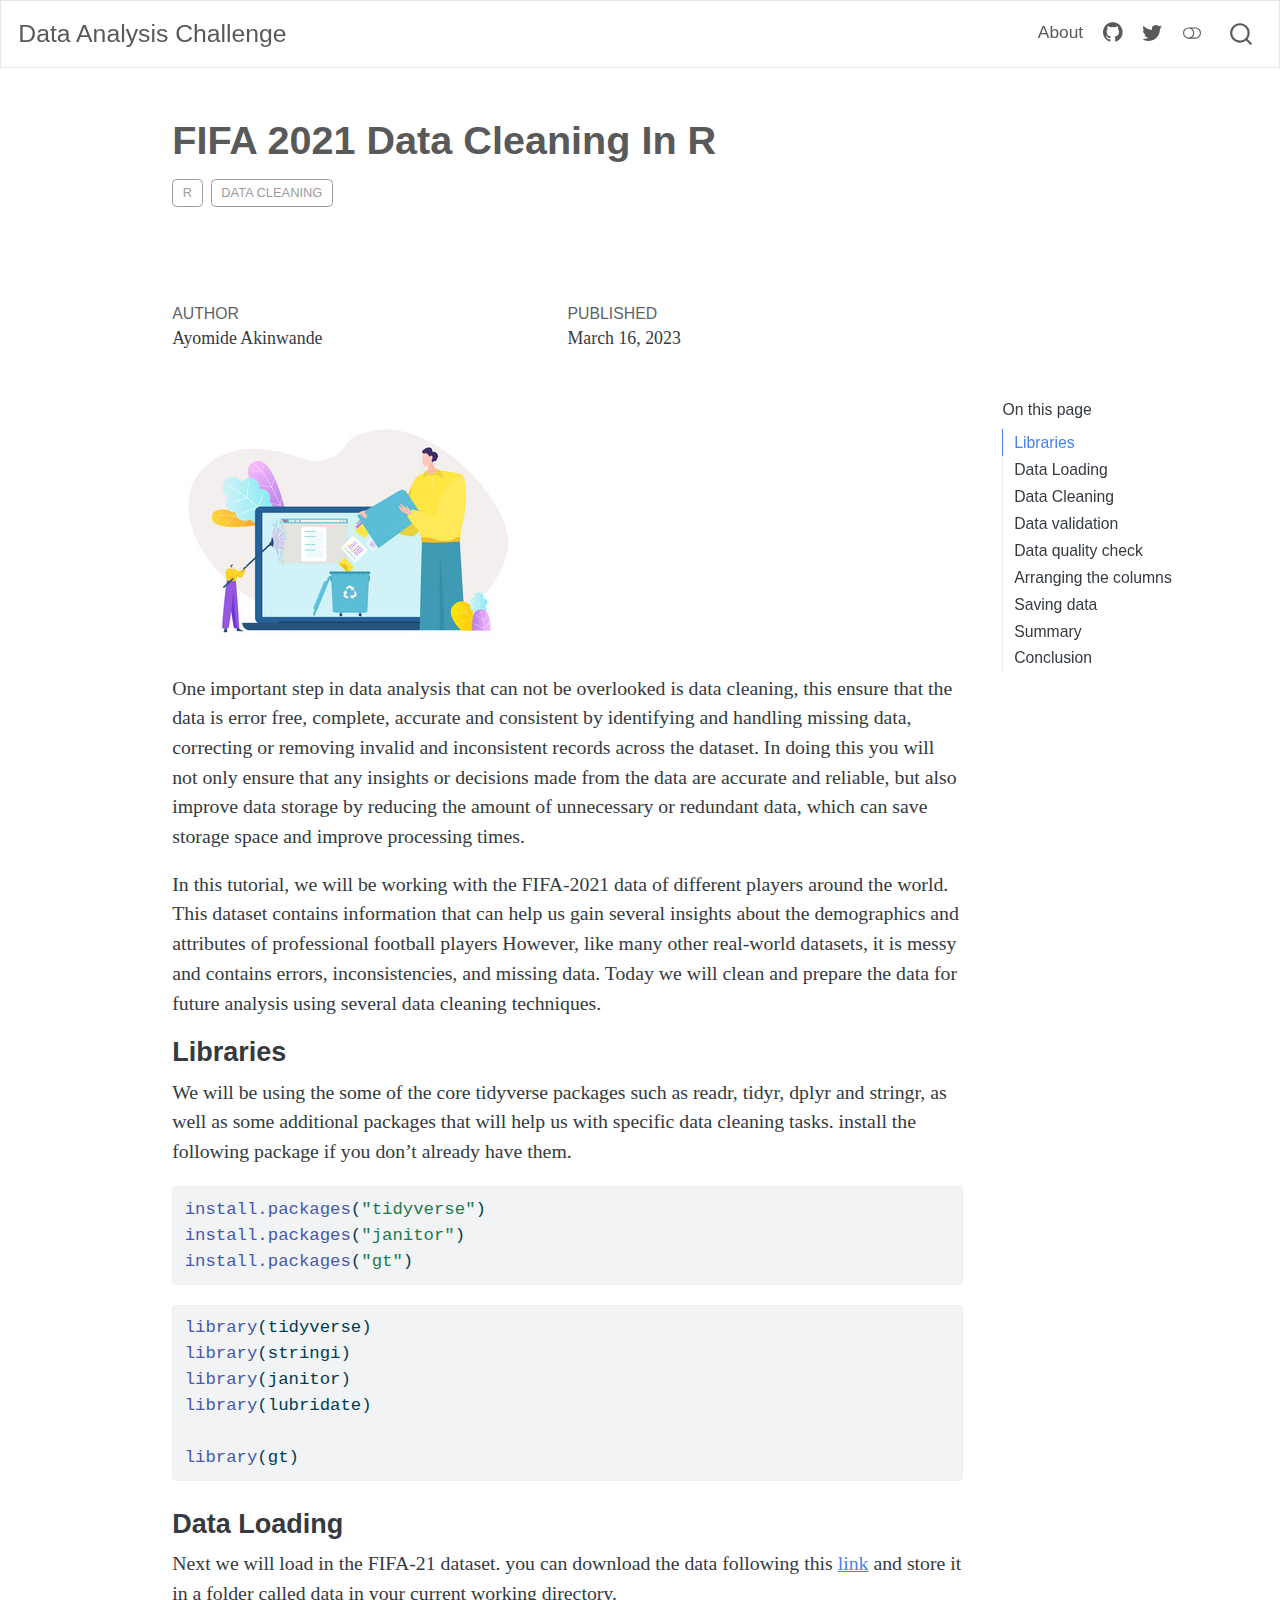
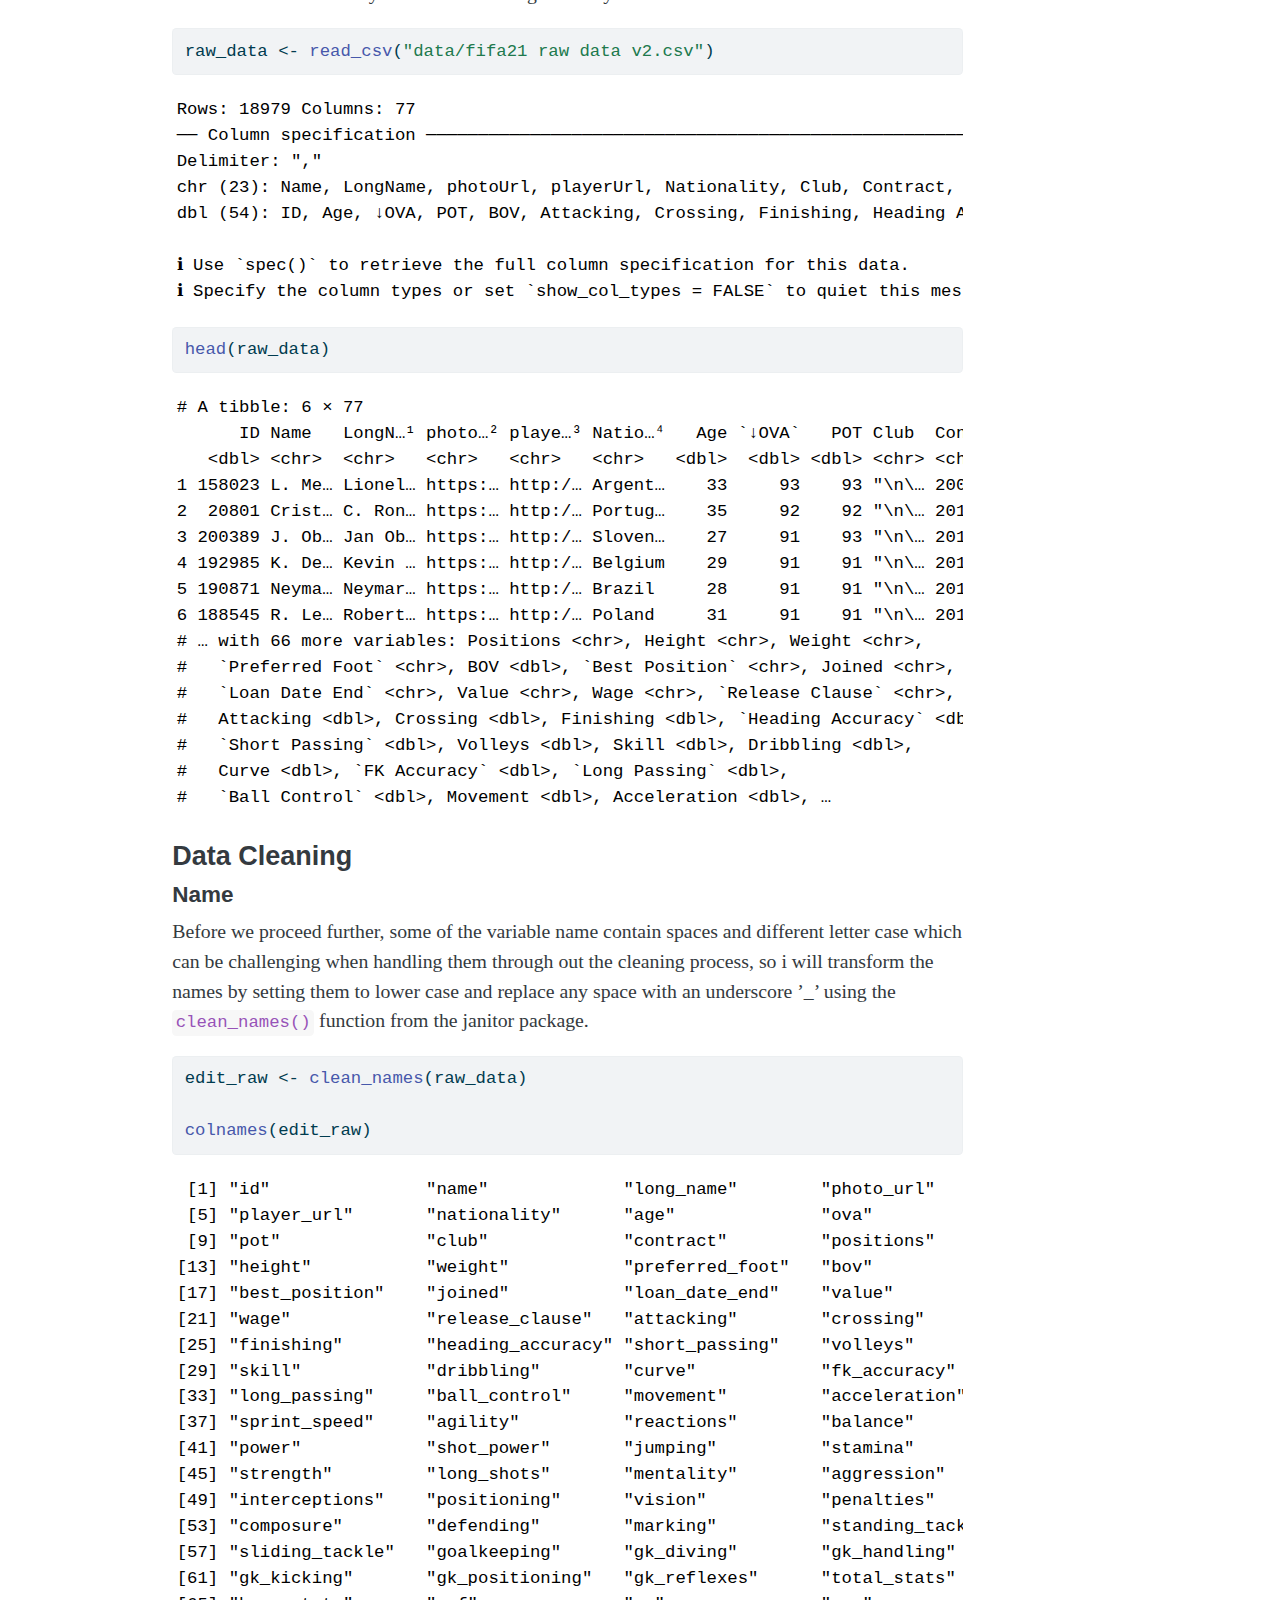
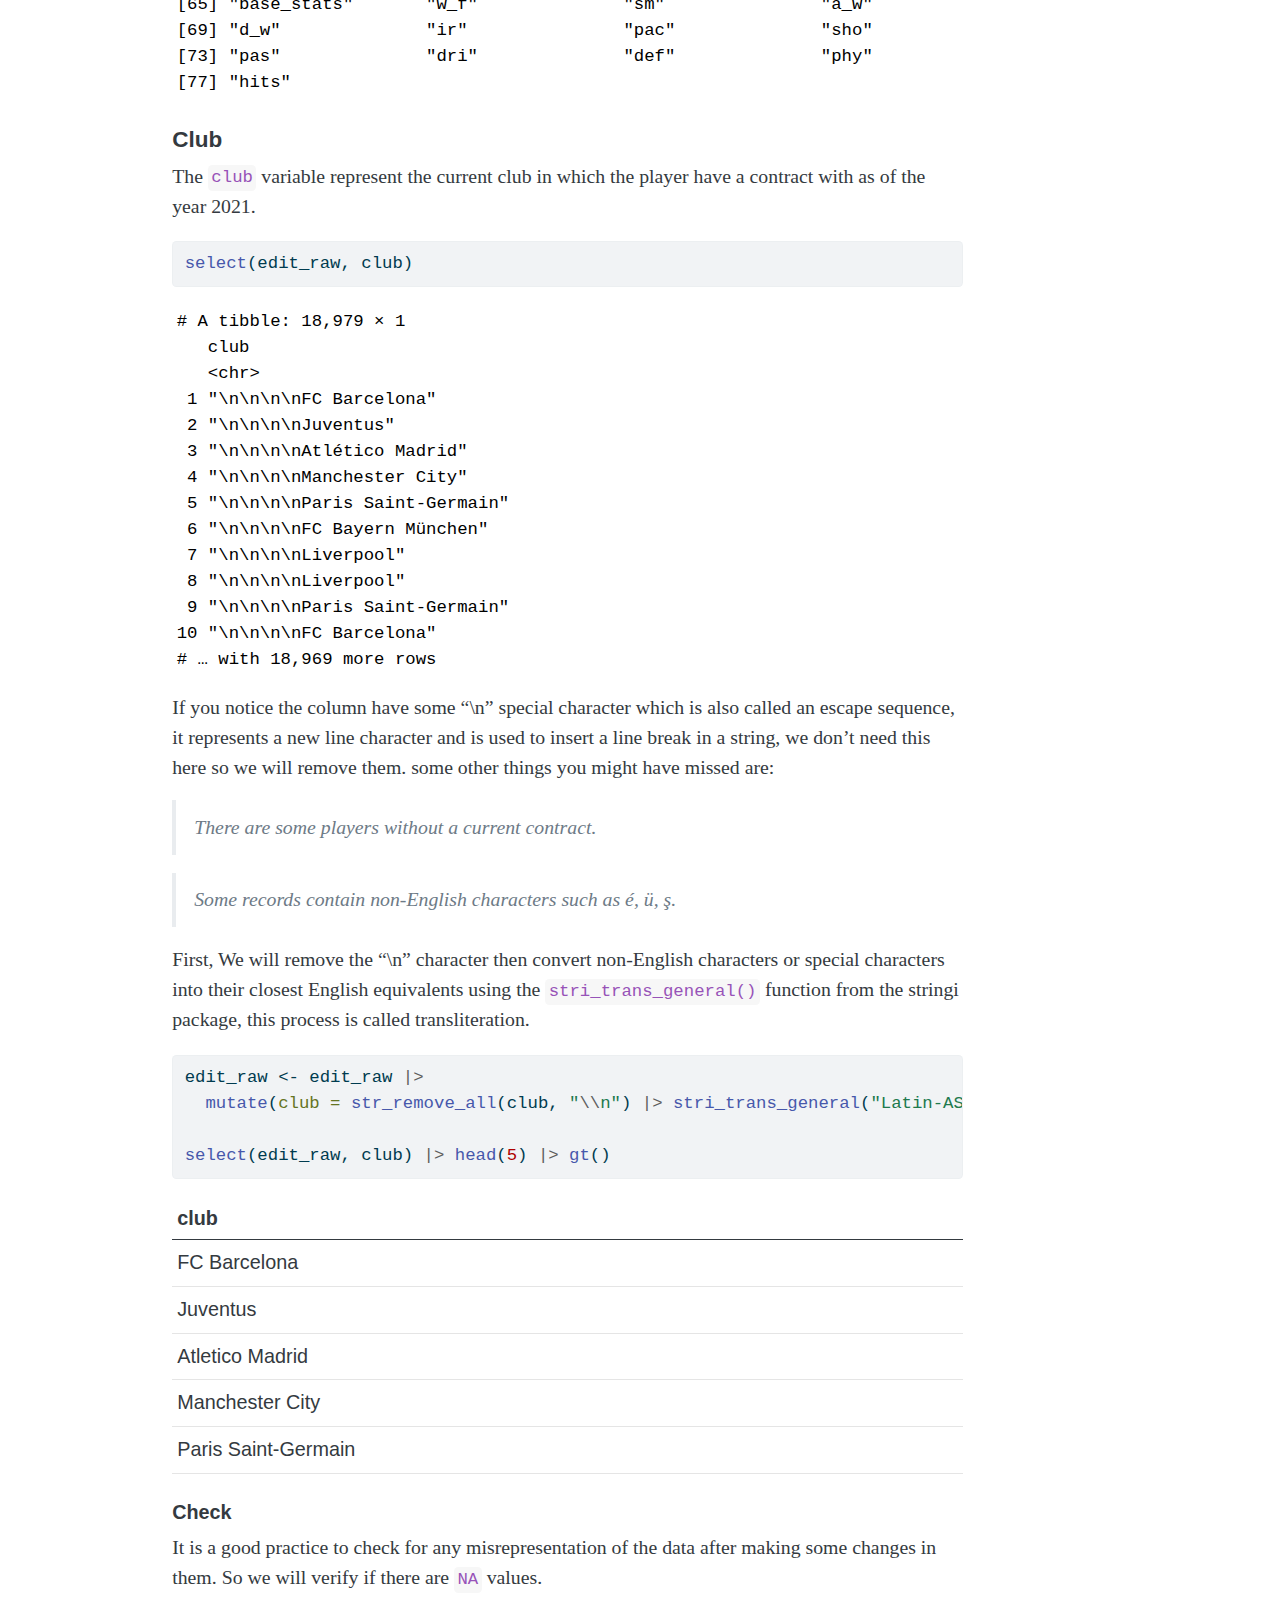
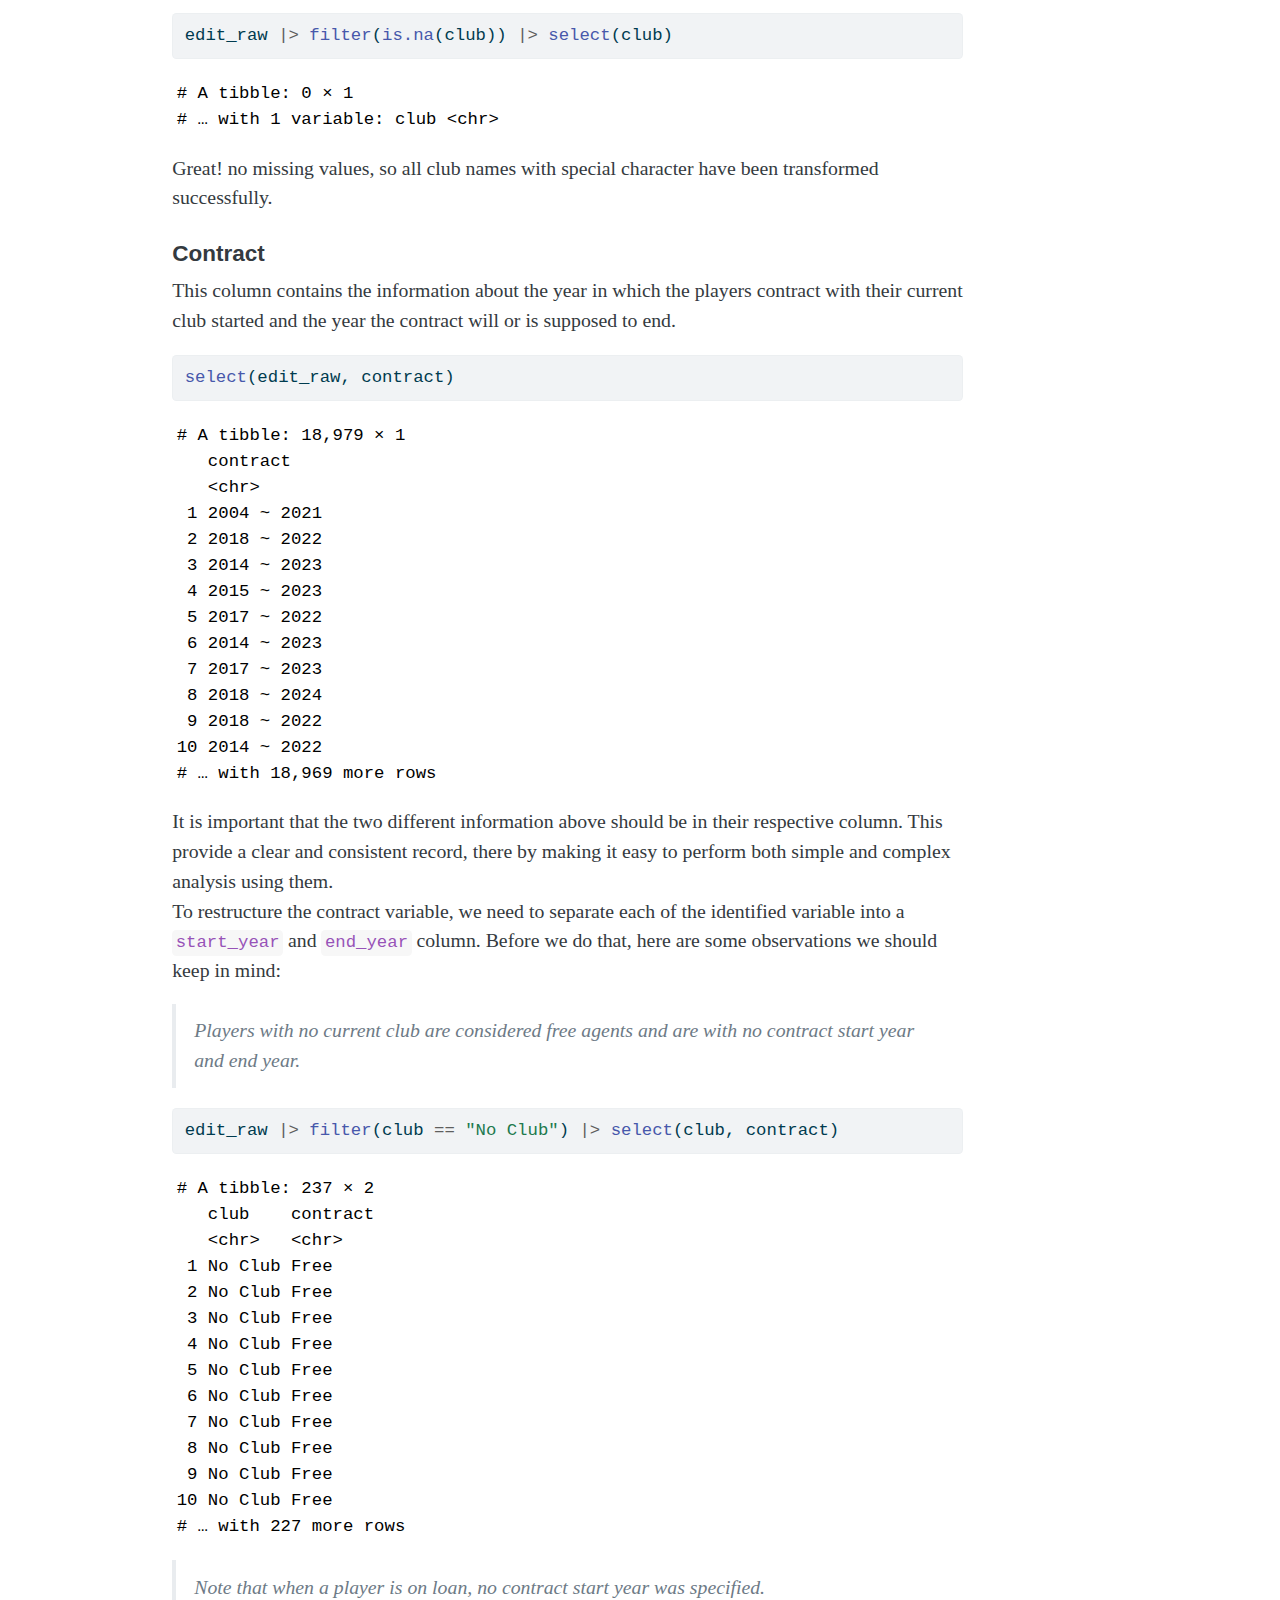
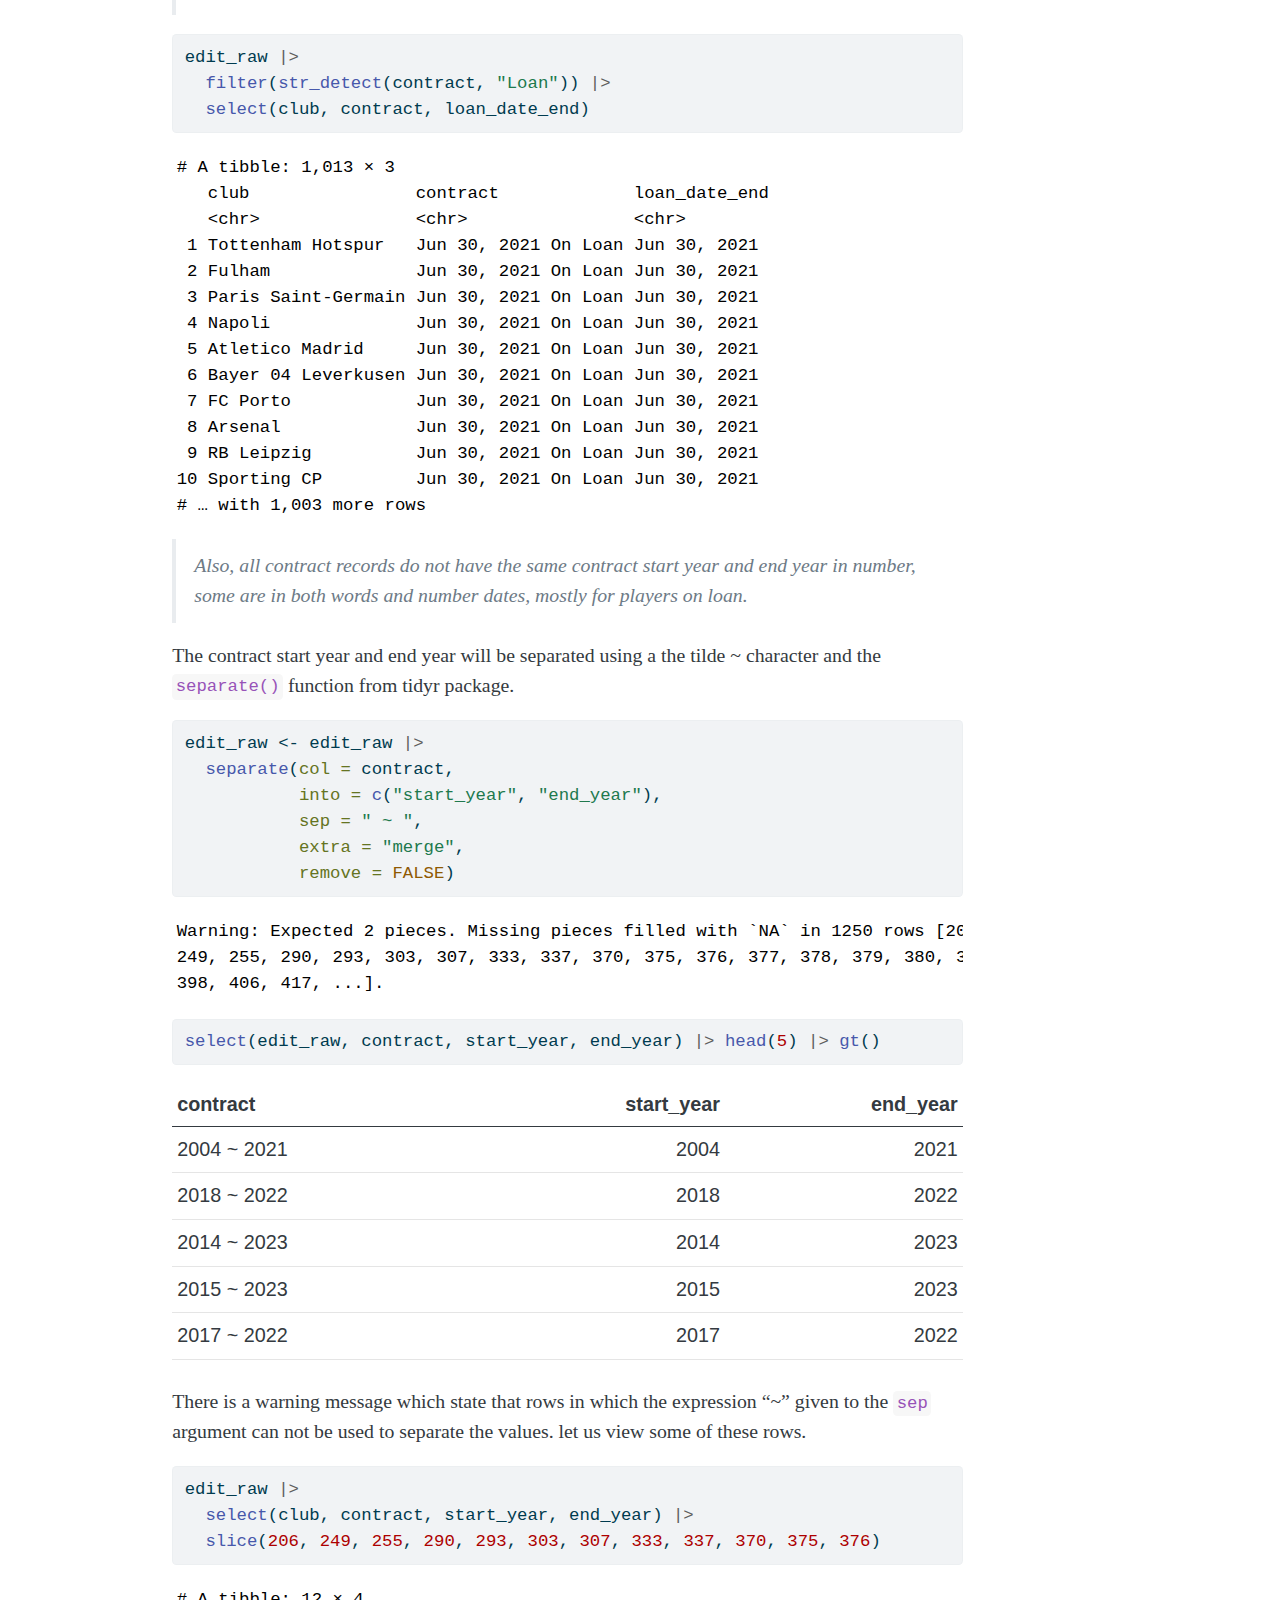
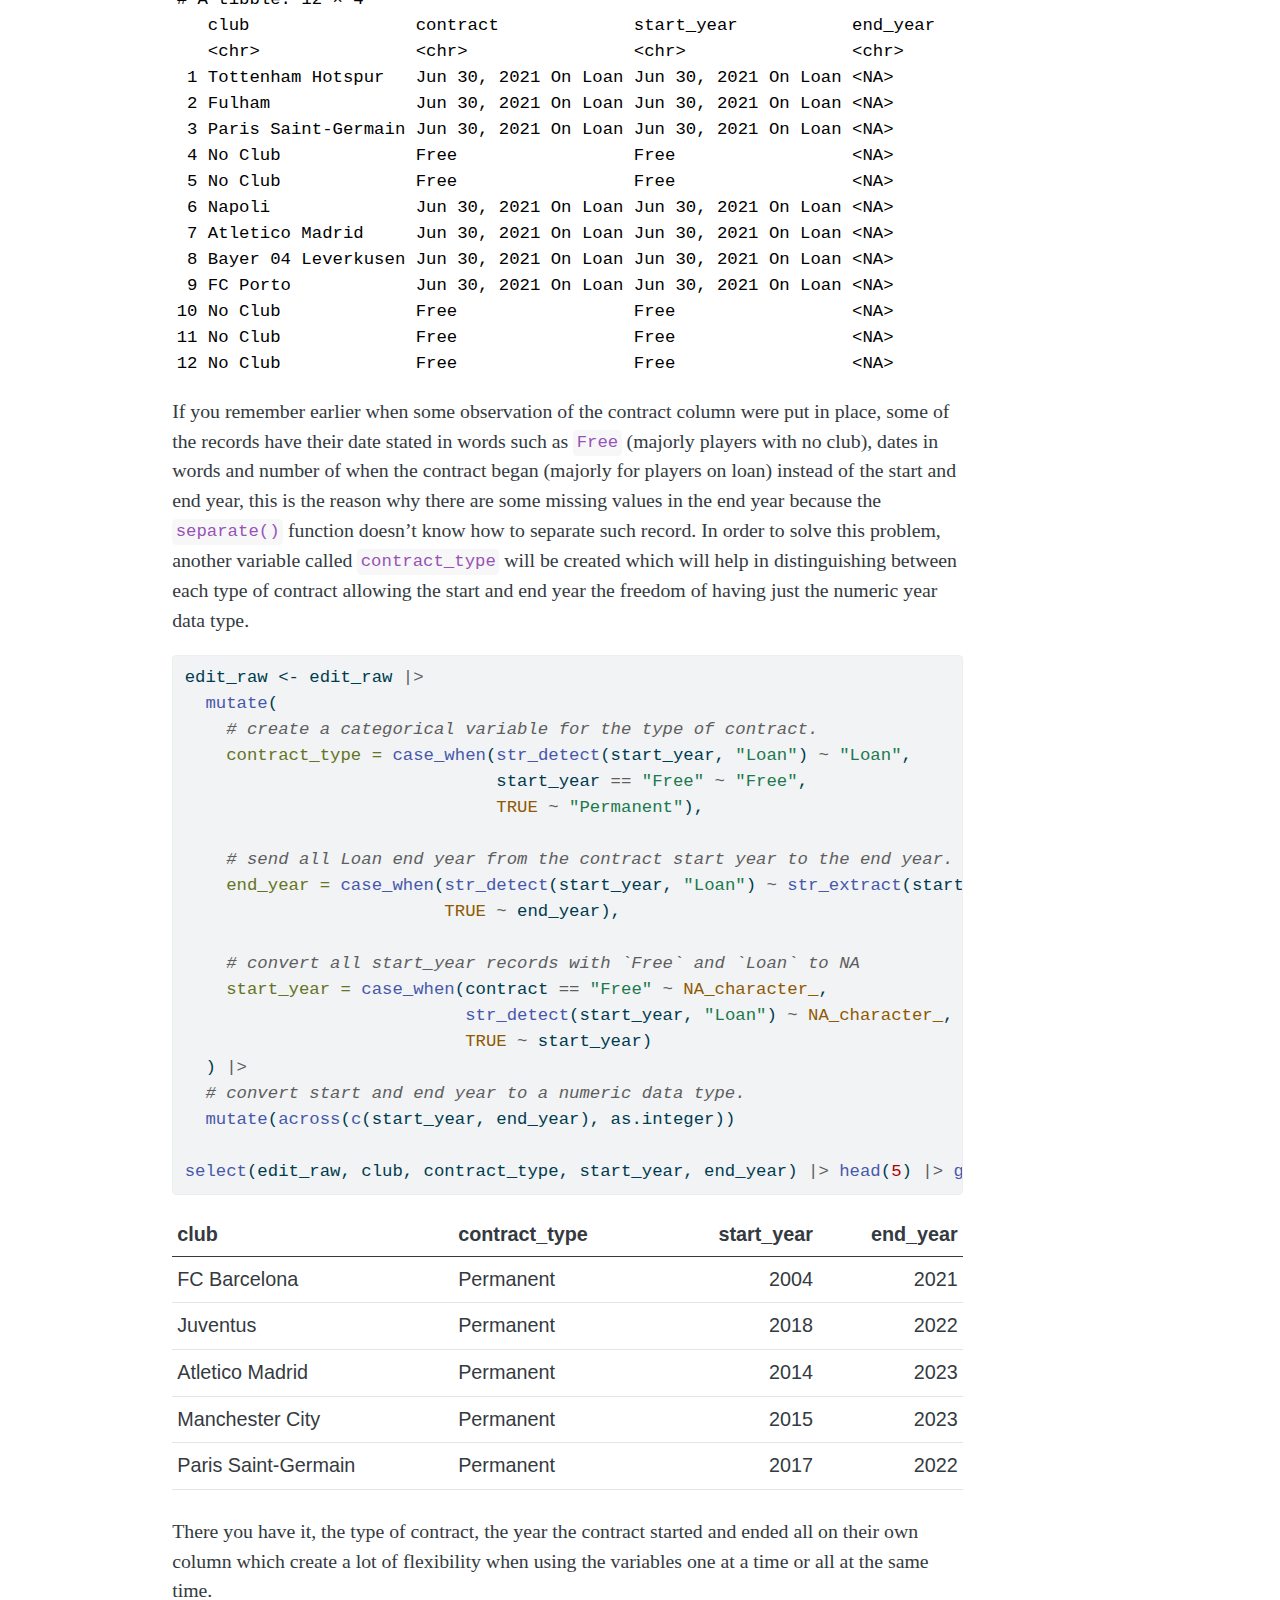
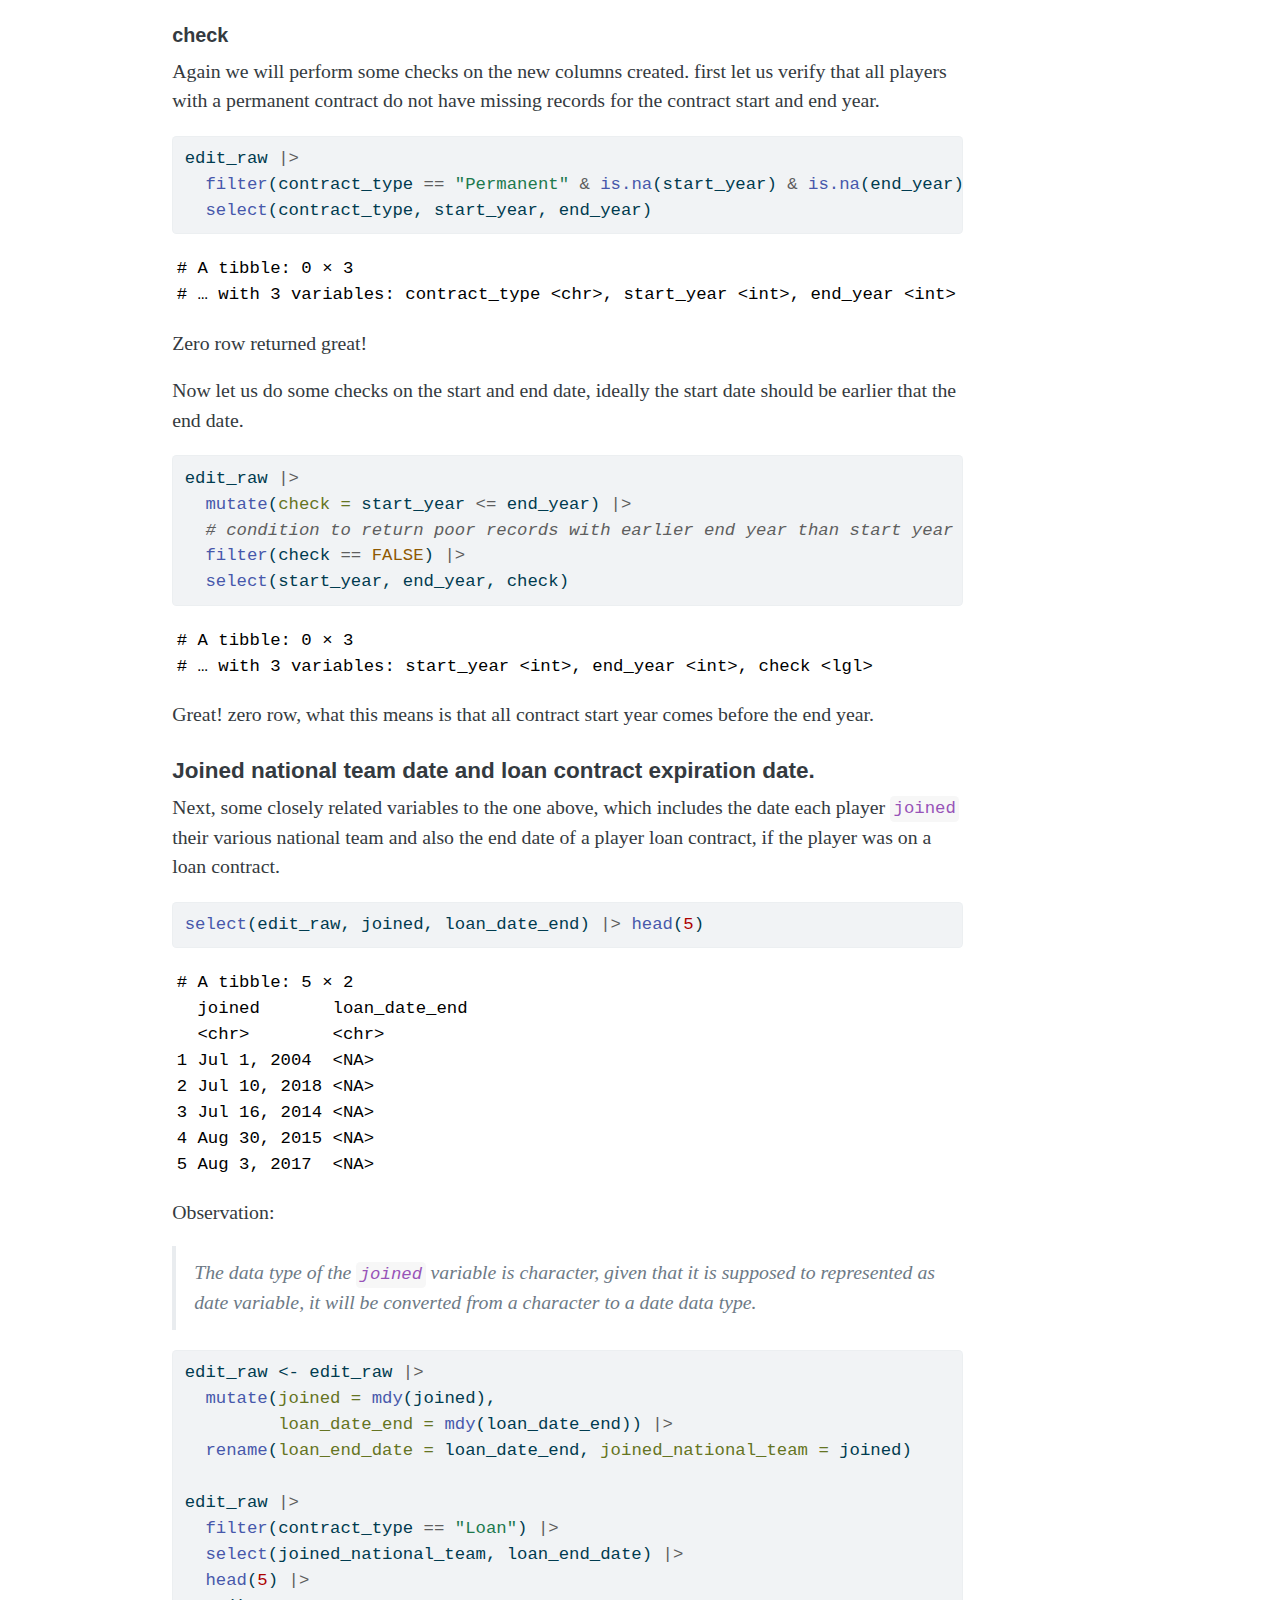
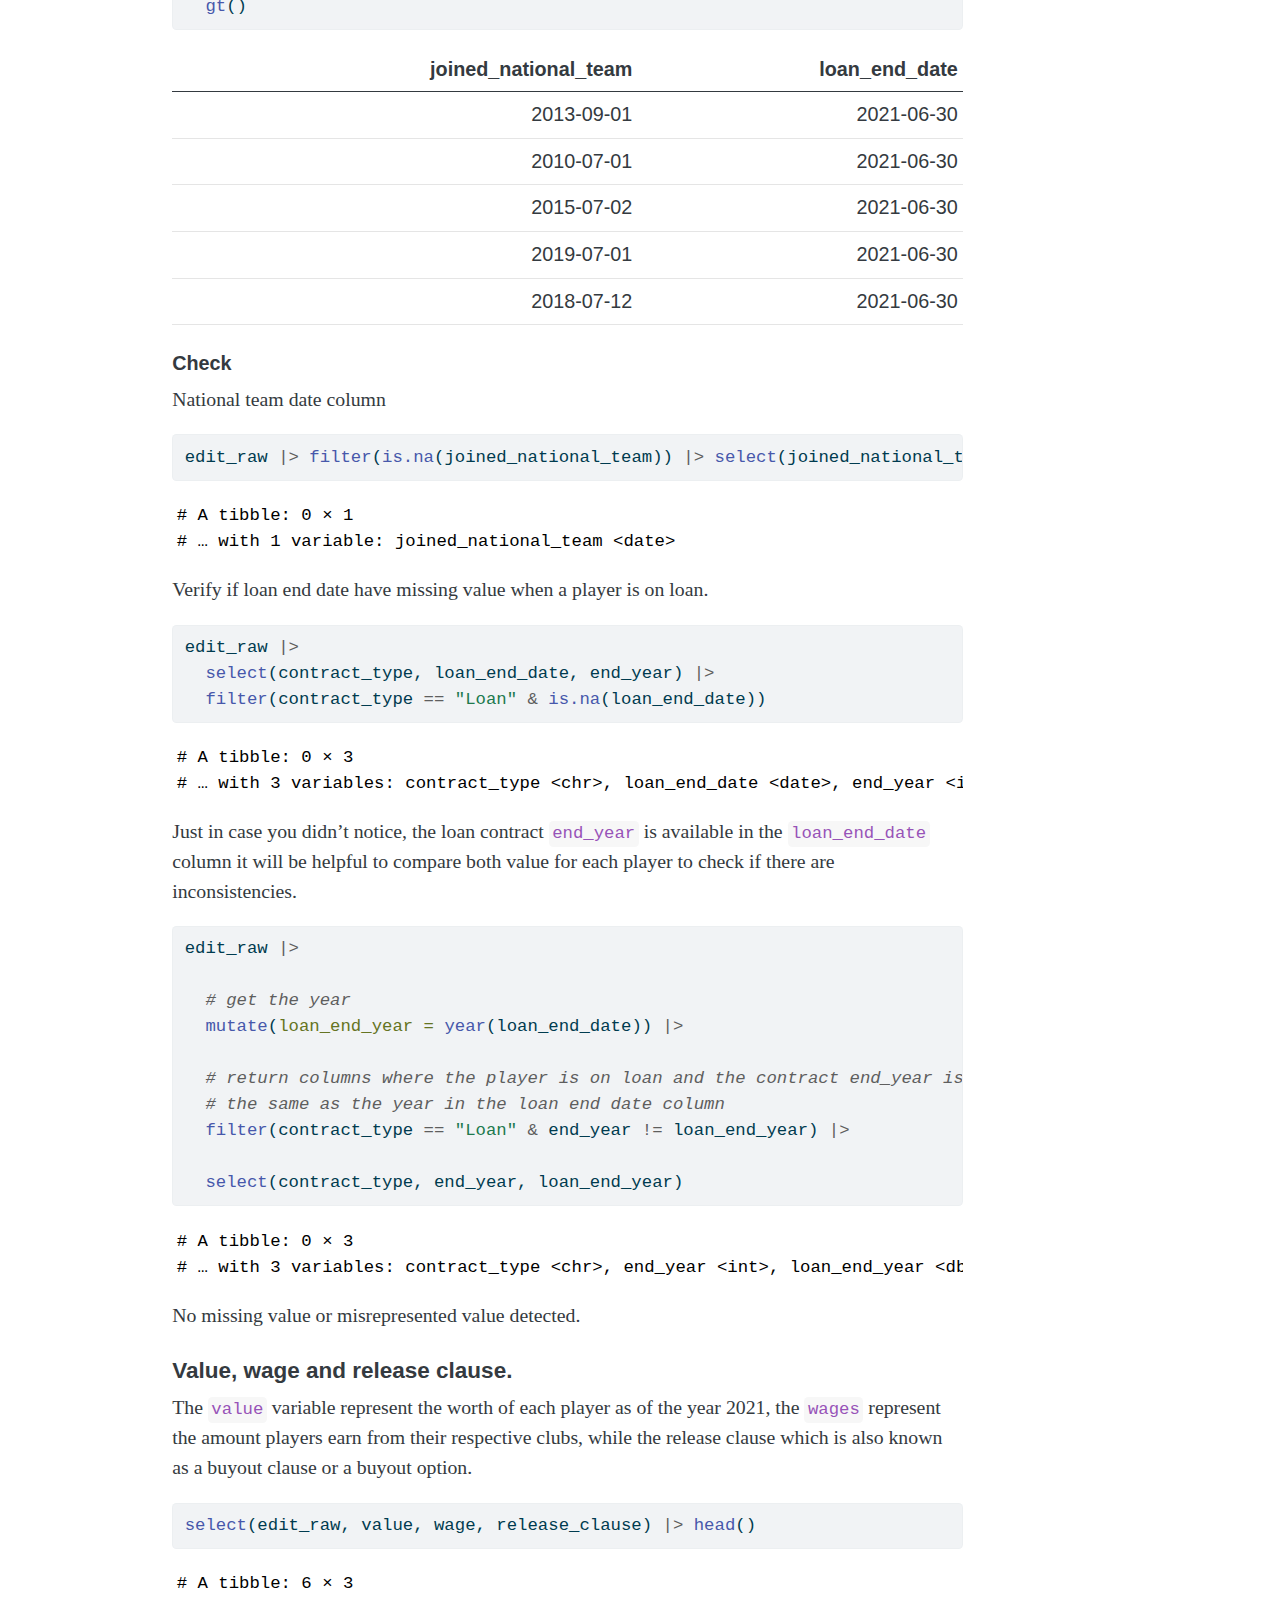
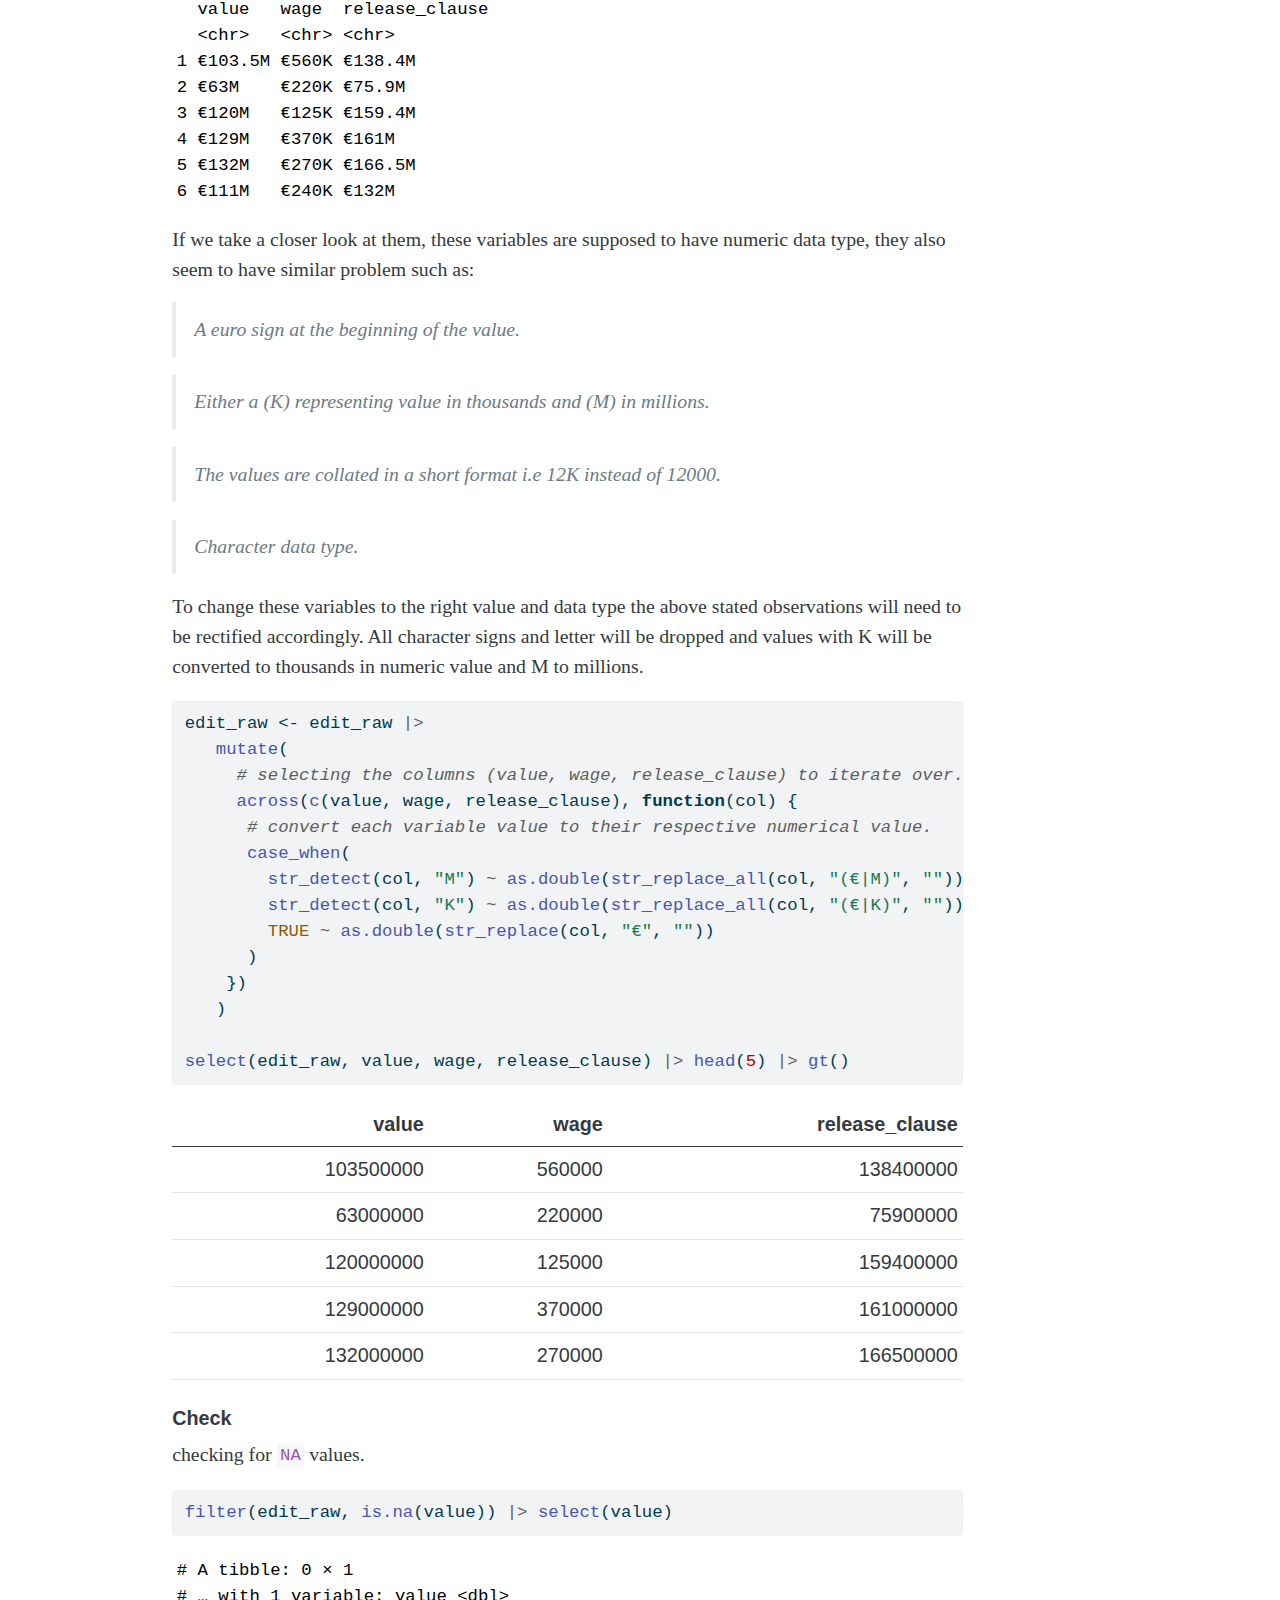
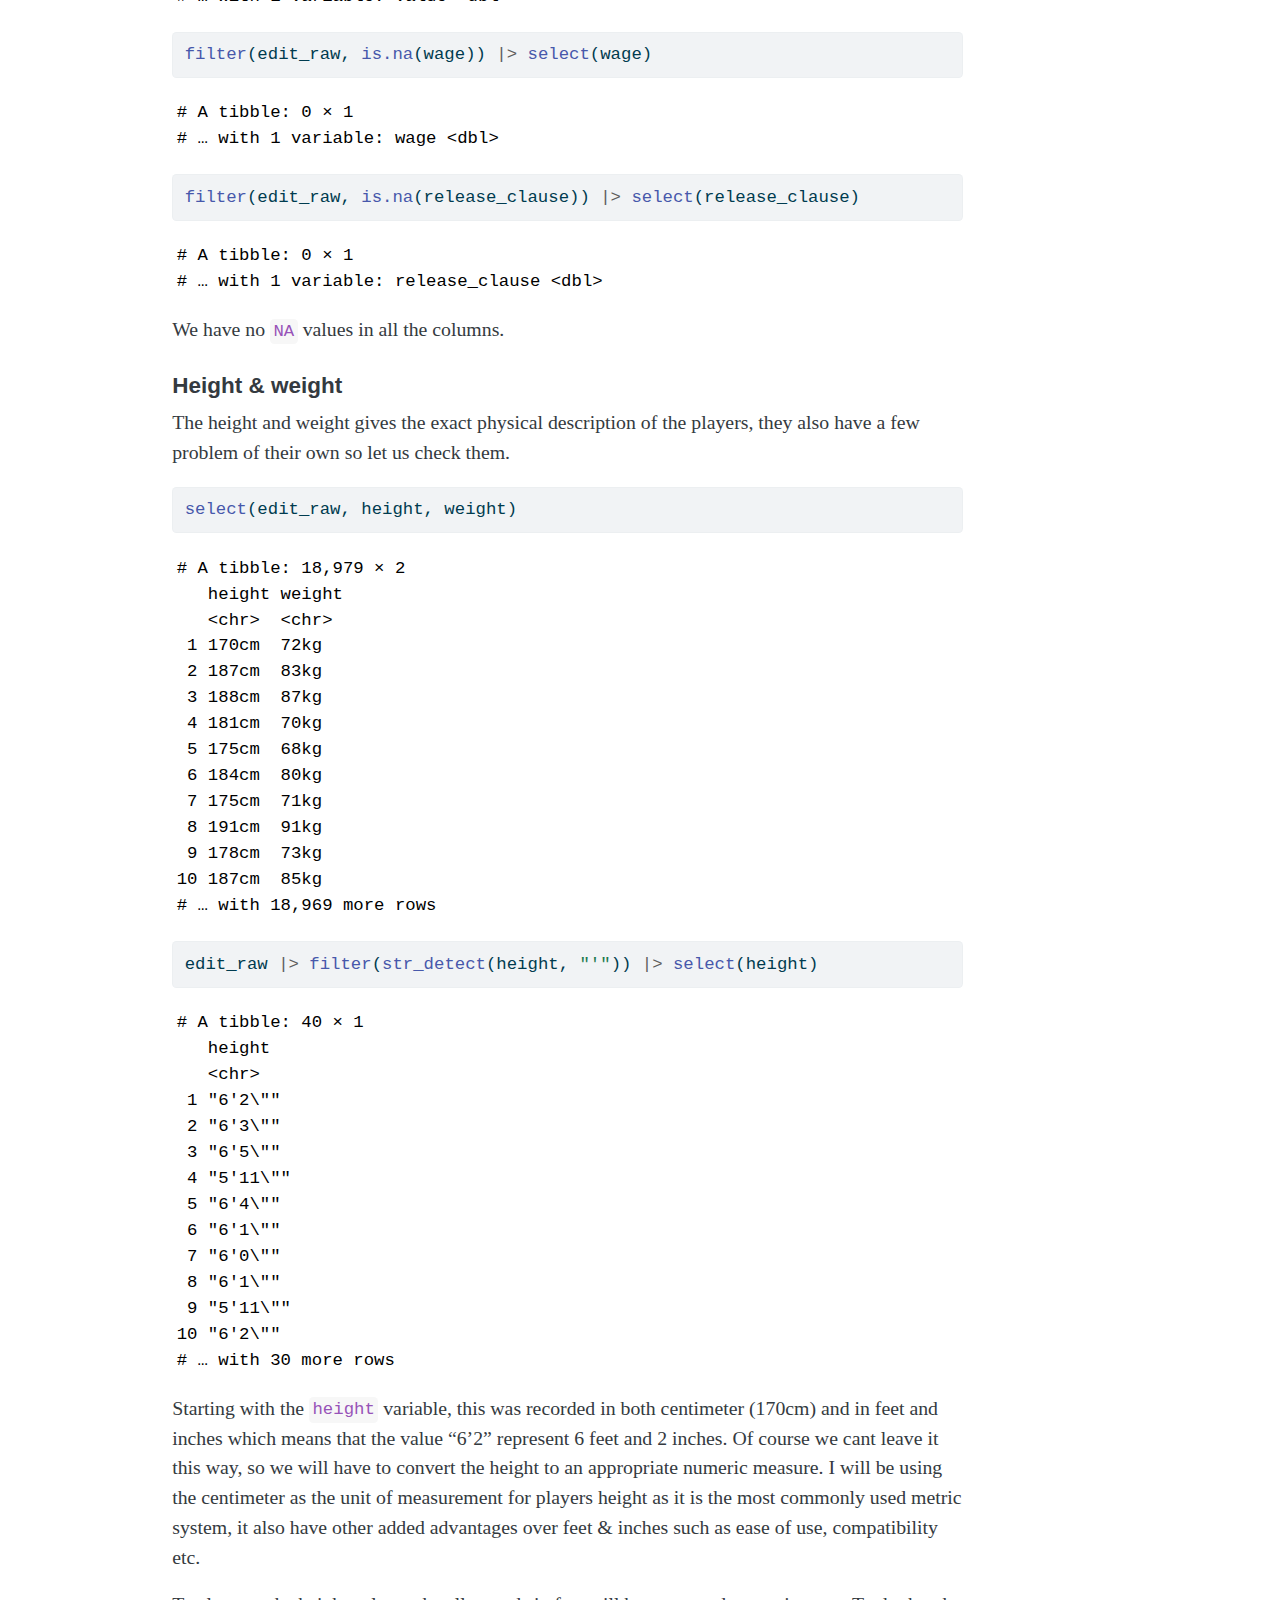
==== commit d3926e47: "text correction" ====
--- a/docs/posts/FIFA-21-data-cleaning/index.html
+++ b/docs/posts/FIFA-21-data-cleaning/index.html
@@ -230,7 +230,7 @@
   <ul>
   <li><a href="#age" id="toc-age" class="nav-link" data-scroll-target="#age">Age</a></li>
   <li><a href="#variables-measured-in-percentage." id="toc-variables-measured-in-percentage." class="nav-link" data-scroll-target="#variables-measured-in-percentage.">Variables measured in percentage.</a></li>
-  <li><a href="#players-rating" id="toc-players-rating" class="nav-link" data-scroll-target="#players-rating">players rating</a></li>
+  <li><a href="#player-rating" id="toc-player-rating" class="nav-link" data-scroll-target="#player-rating">Player rating</a></li>
   <li><a href="#attacking-defensive-work-rate." id="toc-attacking-defensive-work-rate." class="nav-link" data-scroll-target="#attacking-defensive-work-rate.">Attacking &amp; defensive work rate.</a></li>
   </ul></li>
   <li><a href="#data-quality-check" id="toc-data-quality-check" class="nav-link" data-scroll-target="#data-quality-check">Data quality check</a></li>
@@ -255,7 +255,8 @@
 <p>We will be using the some of the core tidyverse packages such as readr, tidyr, dplyr and stringr, as well as some additional packages that will help us with specific data cleaning tasks. install the following package if you don’t already have them.</p>
 <div class="cell">
 <div class="sourceCode cell-code" id="cb1"><pre class="sourceCode r code-with-copy"><code class="sourceCode r"><span id="cb1-1"><a href="#cb1-1" aria-hidden="true" tabindex="-1"></a><span class="fu">install.packages</span>(<span class="st">"tidyverse"</span>)</span>
-<span id="cb1-2"><a href="#cb1-2" aria-hidden="true" tabindex="-1"></a><span class="fu">install.packages</span>(<span class="st">"janitor"</span>)</span></code><button title="Copy to Clipboard" class="code-copy-button"><i class="bi"></i></button></pre></div>
+<span id="cb1-2"><a href="#cb1-2" aria-hidden="true" tabindex="-1"></a><span class="fu">install.packages</span>(<span class="st">"janitor"</span>)</span>
+<span id="cb1-3"><a href="#cb1-3" aria-hidden="true" tabindex="-1"></a><span class="fu">install.packages</span>(<span class="st">"gt"</span>)</span></code><button title="Copy to Clipboard" class="code-copy-button"><i class="bi"></i></button></pre></div>
 </div>
 <div class="cell">
 <div class="sourceCode cell-code" id="cb2"><pre class="sourceCode r code-with-copy"><code class="sourceCode r"><span id="cb2-1"><a href="#cb2-1" aria-hidden="true" tabindex="-1"></a><span class="fu">library</span>(tidyverse)</span>
@@ -372,12 +373,12 @@
 <span id="cb11-4"><a href="#cb11-4" aria-hidden="true" tabindex="-1"></a><span class="fu">select</span>(edit_raw, club) <span class="sc">|&gt;</span> <span class="fu">head</span>(<span class="dv">5</span>) <span class="sc">|&gt;</span> <span class="fu">gt</span>()</span></code><button title="Copy to Clipboard" class="code-copy-button"><i class="bi"></i></button></pre></div>
 <div class="cell-output-display">
 
-<div id="gdrydccyfh" style="overflow-x:auto;overflow-y:auto;width:auto;height:auto;">
+<div id="bsdvzcmemb" style="overflow-x:auto;overflow-y:auto;width:auto;height:auto;">
 <style>html {
   font-family: -apple-system, BlinkMacSystemFont, 'Segoe UI', Roboto, Oxygen, Ubuntu, Cantarell, 'Helvetica Neue', 'Fira Sans', 'Droid Sans', Arial, sans-serif;
 }
 
-:where(#gdrydccyfh) .gt_table {
+:where(#bsdvzcmemb) .gt_table {
   display: table;
   border-collapse: collapse;
   margin-left: auto;
@@ -402,7 +403,7 @@
   border-left-color: #D3D3D3;
 }
 
-:where(#gdrydccyfh) .gt_heading {
+:where(#bsdvzcmemb) .gt_heading {
   background-color: #FFFFFF;
   text-align: center;
   border-bottom-color: #FFFFFF;
@@ -414,7 +415,7 @@
   border-right-color: #D3D3D3;
 }
 
-:where(#gdrydccyfh) .gt_title {
+:where(#bsdvzcmemb) .gt_title {
   color: #333333;
   font-size: 125%;
   font-weight: initial;
@@ -426,7 +427,7 @@
   border-bottom-width: 0;
 }
 
-:where(#gdrydccyfh) .gt_subtitle {
+:where(#bsdvzcmemb) .gt_subtitle {
   color: #333333;
   font-size: 85%;
   font-weight: initial;
@@ -438,13 +439,13 @@
   border-top-width: 0;
 }
 
-:where(#gdrydccyfh) .gt_bottom_border {
-  border-bottom-style: solid;
-  border-bottom-width: 2px;
-  border-bottom-color: #D3D3D3;
-}
-
-:where(#gdrydccyfh) .gt_col_headings {
+:where(#bsdvzcmemb) .gt_bottom_border {
+  border-bottom-style: solid;
+  border-bottom-width: 2px;
+  border-bottom-color: #D3D3D3;
+}
+
+:where(#bsdvzcmemb) .gt_col_headings {
   border-top-style: solid;
   border-top-width: 2px;
   border-top-color: #D3D3D3;
@@ -459,7 +460,7 @@
   border-right-color: #D3D3D3;
 }
 
-:where(#gdrydccyfh) .gt_col_heading {
+:where(#bsdvzcmemb) .gt_col_heading {
   color: #333333;
   background-color: #FFFFFF;
   font-size: 100%;
@@ -479,7 +480,7 @@
   overflow-x: hidden;
 }
 
-:where(#gdrydccyfh) .gt_column_spanner_outer {
+:where(#bsdvzcmemb) .gt_column_spanner_outer {
   color: #333333;
   background-color: #FFFFFF;
   font-size: 100%;
@@ -491,15 +492,15 @@
   padding-right: 4px;
 }
 
-:where(#gdrydccyfh) .gt_column_spanner_outer:first-child {
+:where(#bsdvzcmemb) .gt_column_spanner_outer:first-child {
   padding-left: 0;
 }
 
-:where(#gdrydccyfh) .gt_column_spanner_outer:last-child {
+:where(#bsdvzcmemb) .gt_column_spanner_outer:last-child {
   padding-right: 0;
 }
 
-:where(#gdrydccyfh) .gt_column_spanner {
+:where(#bsdvzcmemb) .gt_column_spanner {
   border-bottom-style: solid;
   border-bottom-width: 2px;
   border-bottom-color: #D3D3D3;
@@ -511,7 +512,7 @@
   width: 100%;
 }
 
-:where(#gdrydccyfh) .gt_group_heading {
+:where(#bsdvzcmemb) .gt_group_heading {
   padding-top: 8px;
   padding-bottom: 8px;
   padding-left: 5px;
@@ -536,7 +537,7 @@
   vertical-align: middle;
 }
 
-:where(#gdrydccyfh) .gt_empty_group_heading {
+:where(#bsdvzcmemb) .gt_empty_group_heading {
   padding: 0.5px;
   color: #333333;
   background-color: #FFFFFF;
@@ -551,15 +552,15 @@
   vertical-align: middle;
 }
 
-:where(#gdrydccyfh) .gt_from_md > :first-child {
+:where(#bsdvzcmemb) .gt_from_md > :first-child {
   margin-top: 0;
 }
 
-:where(#gdrydccyfh) .gt_from_md > :last-child {
+:where(#bsdvzcmemb) .gt_from_md > :last-child {
   margin-bottom: 0;
 }
 
-:where(#gdrydccyfh) .gt_row {
+:where(#bsdvzcmemb) .gt_row {
   padding-top: 8px;
   padding-bottom: 8px;
   padding-left: 5px;
@@ -578,7 +579,7 @@
   overflow-x: hidden;
 }
 
-:where(#gdrydccyfh) .gt_stub {
+:where(#bsdvzcmemb) .gt_stub {
   color: #333333;
   background-color: #FFFFFF;
   font-size: 100%;
@@ -591,7 +592,7 @@
   padding-right: 5px;
 }
 
-:where(#gdrydccyfh) .gt_stub_row_group {
+:where(#bsdvzcmemb) .gt_stub_row_group {
   color: #333333;
   background-color: #FFFFFF;
   font-size: 100%;
@@ -605,11 +606,11 @@
   vertical-align: top;
 }
 
-:where(#gdrydccyfh) .gt_row_group_first td {
-  border-top-width: 2px;
-}
-
-:where(#gdrydccyfh) .gt_summary_row {
+:where(#bsdvzcmemb) .gt_row_group_first td {
+  border-top-width: 2px;
+}
+
+:where(#bsdvzcmemb) .gt_summary_row {
   color: #333333;
   background-color: #FFFFFF;
   text-transform: inherit;
@@ -619,16 +620,16 @@
   padding-right: 5px;
 }
 
-:where(#gdrydccyfh) .gt_first_summary_row {
-  border-top-style: solid;
-  border-top-color: #D3D3D3;
-}
-
-:where(#gdrydccyfh) .gt_first_summary_row.thick {
-  border-top-width: 2px;
-}
-
-:where(#gdrydccyfh) .gt_last_summary_row {
+:where(#bsdvzcmemb) .gt_first_summary_row {
+  border-top-style: solid;
+  border-top-color: #D3D3D3;
+}
+
+:where(#bsdvzcmemb) .gt_first_summary_row.thick {
+  border-top-width: 2px;
+}
+
+:where(#bsdvzcmemb) .gt_last_summary_row {
   padding-top: 8px;
   padding-bottom: 8px;
   padding-left: 5px;
@@ -638,7 +639,7 @@
   border-bottom-color: #D3D3D3;
 }
 
-:where(#gdrydccyfh) .gt_grand_summary_row {
+:where(#bsdvzcmemb) .gt_grand_summary_row {
   color: #333333;
   background-color: #FFFFFF;
   text-transform: inherit;
@@ -648,7 +649,7 @@
   padding-right: 5px;
 }
 
-:where(#gdrydccyfh) .gt_first_grand_summary_row {
+:where(#bsdvzcmemb) .gt_first_grand_summary_row {
   padding-top: 8px;
   padding-bottom: 8px;
   padding-left: 5px;
@@ -658,20 +659,20 @@
   border-top-color: #D3D3D3;
 }
 
-:where(#gdrydccyfh) .gt_striped {
+:where(#bsdvzcmemb) .gt_striped {
   background-color: rgba(128, 128, 128, 0.05);
 }
 
-:where(#gdrydccyfh) .gt_table_body {
-  border-top-style: solid;
-  border-top-width: 2px;
-  border-top-color: #D3D3D3;
-  border-bottom-style: solid;
-  border-bottom-width: 2px;
-  border-bottom-color: #D3D3D3;
-}
-
-:where(#gdrydccyfh) .gt_footnotes {
+:where(#bsdvzcmemb) .gt_table_body {
+  border-top-style: solid;
+  border-top-width: 2px;
+  border-top-color: #D3D3D3;
+  border-bottom-style: solid;
+  border-bottom-width: 2px;
+  border-bottom-color: #D3D3D3;
+}
+
+:where(#bsdvzcmemb) .gt_footnotes {
   color: #333333;
   background-color: #FFFFFF;
   border-bottom-style: none;
@@ -685,7 +686,7 @@
   border-right-color: #D3D3D3;
 }
 
-:where(#gdrydccyfh) .gt_footnote {
+:where(#bsdvzcmemb) .gt_footnote {
   margin: 0px;
   font-size: 90%;
   padding-left: 4px;
@@ -694,7 +695,7 @@
   padding-right: 5px;
 }
 
-:where(#gdrydccyfh) .gt_sourcenotes {
+:where(#bsdvzcmemb) .gt_sourcenotes {
   color: #333333;
   background-color: #FFFFFF;
   border-bottom-style: none;
@@ -708,7 +709,7 @@
   border-right-color: #D3D3D3;
 }
 
-:where(#gdrydccyfh) .gt_sourcenote {
+:where(#bsdvzcmemb) .gt_sourcenote {
   font-size: 90%;
   padding-top: 4px;
   padding-bottom: 4px;
@@ -716,64 +717,64 @@
   padding-right: 5px;
 }
 
-:where(#gdrydccyfh) .gt_left {
+:where(#bsdvzcmemb) .gt_left {
   text-align: left;
 }
 
-:where(#gdrydccyfh) .gt_center {
+:where(#bsdvzcmemb) .gt_center {
   text-align: center;
 }
 
-:where(#gdrydccyfh) .gt_right {
+:where(#bsdvzcmemb) .gt_right {
   text-align: right;
   font-variant-numeric: tabular-nums;
 }
 
-:where(#gdrydccyfh) .gt_font_normal {
+:where(#bsdvzcmemb) .gt_font_normal {
   font-weight: normal;
 }
 
-:where(#gdrydccyfh) .gt_font_bold {
+:where(#bsdvzcmemb) .gt_font_bold {
   font-weight: bold;
 }
 
-:where(#gdrydccyfh) .gt_font_italic {
+:where(#bsdvzcmemb) .gt_font_italic {
   font-style: italic;
 }
 
-:where(#gdrydccyfh) .gt_super {
+:where(#bsdvzcmemb) .gt_super {
   font-size: 65%;
 }
 
-:where(#gdrydccyfh) .gt_footnote_marks {
+:where(#bsdvzcmemb) .gt_footnote_marks {
   font-style: italic;
   font-weight: normal;
   font-size: 75%;
   vertical-align: 0.4em;
 }
 
-:where(#gdrydccyfh) .gt_asterisk {
+:where(#bsdvzcmemb) .gt_asterisk {
   font-size: 100%;
   vertical-align: 0;
 }
 
-:where(#gdrydccyfh) .gt_indent_1 {
+:where(#bsdvzcmemb) .gt_indent_1 {
   text-indent: 5px;
 }
 
-:where(#gdrydccyfh) .gt_indent_2 {
+:where(#bsdvzcmemb) .gt_indent_2 {
   text-indent: 10px;
 }
 
-:where(#gdrydccyfh) .gt_indent_3 {
+:where(#bsdvzcmemb) .gt_indent_3 {
   text-indent: 15px;
 }
 
-:where(#gdrydccyfh) .gt_indent_4 {
+:where(#bsdvzcmemb) .gt_indent_4 {
   text-indent: 20px;
 }
 
-:where(#gdrydccyfh) .gt_indent_5 {
+:where(#bsdvzcmemb) .gt_indent_5 {
   text-indent: 25px;
 }
 </style>
@@ -899,12 +900,12 @@
 <div class="sourceCode cell-code" id="cb22"><pre class="sourceCode r code-with-copy"><code class="sourceCode r"><span id="cb22-1"><a href="#cb22-1" aria-hidden="true" tabindex="-1"></a><span class="fu">select</span>(edit_raw, contract, start_year, end_year) <span class="sc">|&gt;</span> <span class="fu">head</span>(<span class="dv">5</span>) <span class="sc">|&gt;</span> <span class="fu">gt</span>()</span></code><button title="Copy to Clipboard" class="code-copy-button"><i class="bi"></i></button></pre></div>
 <div class="cell-output-display">
 
-<div id="helyrxmefb" style="overflow-x:auto;overflow-y:auto;width:auto;height:auto;">
+<div id="hexzjcadel" style="overflow-x:auto;overflow-y:auto;width:auto;height:auto;">
 <style>html {
   font-family: -apple-system, BlinkMacSystemFont, 'Segoe UI', Roboto, Oxygen, Ubuntu, Cantarell, 'Helvetica Neue', 'Fira Sans', 'Droid Sans', Arial, sans-serif;
 }
 
-:where(#helyrxmefb) .gt_table {
+:where(#hexzjcadel) .gt_table {
   display: table;
   border-collapse: collapse;
   margin-left: auto;
@@ -929,7 +930,7 @@
   border-left-color: #D3D3D3;
 }
 
-:where(#helyrxmefb) .gt_heading {
+:where(#hexzjcadel) .gt_heading {
   background-color: #FFFFFF;
   text-align: center;
   border-bottom-color: #FFFFFF;
@@ -941,7 +942,7 @@
   border-right-color: #D3D3D3;
 }
 
-:where(#helyrxmefb) .gt_title {
+:where(#hexzjcadel) .gt_title {
   color: #333333;
   font-size: 125%;
   font-weight: initial;
@@ -953,7 +954,7 @@
   border-bottom-width: 0;
 }
 
-:where(#helyrxmefb) .gt_subtitle {
+:where(#hexzjcadel) .gt_subtitle {
   color: #333333;
   font-size: 85%;
   font-weight: initial;
@@ -965,13 +966,13 @@
   border-top-width: 0;
 }
 
-:where(#helyrxmefb) .gt_bottom_border {
-  border-bottom-style: solid;
-  border-bottom-width: 2px;
-  border-bottom-color: #D3D3D3;
-}
-
-:where(#helyrxmefb) .gt_col_headings {
+:where(#hexzjcadel) .gt_bottom_border {
+  border-bottom-style: solid;
+  border-bottom-width: 2px;
+  border-bottom-color: #D3D3D3;
+}
+
+:where(#hexzjcadel) .gt_col_headings {
   border-top-style: solid;
   border-top-width: 2px;
   border-top-color: #D3D3D3;
@@ -986,7 +987,7 @@
   border-right-color: #D3D3D3;
 }
 
-:where(#helyrxmefb) .gt_col_heading {
+:where(#hexzjcadel) .gt_col_heading {
   color: #333333;
   background-color: #FFFFFF;
   font-size: 100%;
@@ -1006,7 +1007,7 @@
   overflow-x: hidden;
 }
 
-:where(#helyrxmefb) .gt_column_spanner_outer {
+:where(#hexzjcadel) .gt_column_spanner_outer {
   color: #333333;
   background-color: #FFFFFF;
   font-size: 100%;
@@ -1018,15 +1019,15 @@
   padding-right: 4px;
 }
 
-:where(#helyrxmefb) .gt_column_spanner_outer:first-child {
+:where(#hexzjcadel) .gt_column_spanner_outer:first-child {
   padding-left: 0;
 }
 
-:where(#helyrxmefb) .gt_column_spanner_outer:last-child {
+:where(#hexzjcadel) .gt_column_spanner_outer:last-child {
   padding-right: 0;
 }
 
-:where(#helyrxmefb) .gt_column_spanner {
+:where(#hexzjcadel) .gt_column_spanner {
   border-bottom-style: solid;
   border-bottom-width: 2px;
   border-bottom-color: #D3D3D3;
@@ -1038,7 +1039,7 @@
   width: 100%;
 }
 
-:where(#helyrxmefb) .gt_group_heading {
+:where(#hexzjcadel) .gt_group_heading {
   padding-top: 8px;
   padding-bottom: 8px;
   padding-left: 5px;
@@ -1063,7 +1064,7 @@
   vertical-align: middle;
 }
 
-:where(#helyrxmefb) .gt_empty_group_heading {
+:where(#hexzjcadel) .gt_empty_group_heading {
   padding: 0.5px;
   color: #333333;
   background-color: #FFFFFF;
@@ -1078,15 +1079,15 @@
   vertical-align: middle;
 }
 
-:where(#helyrxmefb) .gt_from_md > :first-child {
+:where(#hexzjcadel) .gt_from_md > :first-child {
   margin-top: 0;
 }
 
-:where(#helyrxmefb) .gt_from_md > :last-child {
+:where(#hexzjcadel) .gt_from_md > :last-child {
   margin-bottom: 0;
 }
 
-:where(#helyrxmefb) .gt_row {
+:where(#hexzjcadel) .gt_row {
   padding-top: 8px;
   padding-bottom: 8px;
   padding-left: 5px;
@@ -1105,7 +1106,7 @@
   overflow-x: hidden;
 }
 
-:where(#helyrxmefb) .gt_stub {
+:where(#hexzjcadel) .gt_stub {
   color: #333333;
   background-color: #FFFFFF;
   font-size: 100%;
@@ -1118,7 +1119,7 @@
   padding-right: 5px;
 }
 
-:where(#helyrxmefb) .gt_stub_row_group {
+:where(#hexzjcadel) .gt_stub_row_group {
   color: #333333;
   background-color: #FFFFFF;
   font-size: 100%;
@@ -1132,11 +1133,11 @@
   vertical-align: top;
 }
 
-:where(#helyrxmefb) .gt_row_group_first td {
-  border-top-width: 2px;
-}
-
-:where(#helyrxmefb) .gt_summary_row {
+:where(#hexzjcadel) .gt_row_group_first td {
+  border-top-width: 2px;
+}
+
+:where(#hexzjcadel) .gt_summary_row {
   color: #333333;
   background-color: #FFFFFF;
   text-transform: inherit;
@@ -1146,16 +1147,16 @@
   padding-right: 5px;
 }
 
-:where(#helyrxmefb) .gt_first_summary_row {
-  border-top-style: solid;
-  border-top-color: #D3D3D3;
-}
-
-:where(#helyrxmefb) .gt_first_summary_row.thick {
-  border-top-width: 2px;
-}
-
-:where(#helyrxmefb) .gt_last_summary_row {
+:where(#hexzjcadel) .gt_first_summary_row {
+  border-top-style: solid;
+  border-top-color: #D3D3D3;
+}
+
+:where(#hexzjcadel) .gt_first_summary_row.thick {
+  border-top-width: 2px;
+}
+
+:where(#hexzjcadel) .gt_last_summary_row {
   padding-top: 8px;
   padding-bottom: 8px;
   padding-left: 5px;
@@ -1165,7 +1166,7 @@
   border-bottom-color: #D3D3D3;
 }
 
-:where(#helyrxmefb) .gt_grand_summary_row {
+:where(#hexzjcadel) .gt_grand_summary_row {
   color: #333333;
   background-color: #FFFFFF;
   text-transform: inherit;
@@ -1175,7 +1176,7 @@
   padding-right: 5px;
 }
 
-:where(#helyrxmefb) .gt_first_grand_summary_row {
+:where(#hexzjcadel) .gt_first_grand_summary_row {
   padding-top: 8px;
   padding-bottom: 8px;
   padding-left: 5px;
@@ -1185,20 +1186,20 @@
   border-top-color: #D3D3D3;
 }
 
-:where(#helyrxmefb) .gt_striped {
+:where(#hexzjcadel) .gt_striped {
   background-color: rgba(128, 128, 128, 0.05);
 }
 
-:where(#helyrxmefb) .gt_table_body {
-  border-top-style: solid;
-  border-top-width: 2px;
-  border-top-color: #D3D3D3;
-  border-bottom-style: solid;
-  border-bottom-width: 2px;
-  border-bottom-color: #D3D3D3;
-}
-
-:where(#helyrxmefb) .gt_footnotes {
+:where(#hexzjcadel) .gt_table_body {
+  border-top-style: solid;
+  border-top-width: 2px;
+  border-top-color: #D3D3D3;
+  border-bottom-style: solid;
+  border-bottom-width: 2px;
+  border-bottom-color: #D3D3D3;
+}
+
+:where(#hexzjcadel) .gt_footnotes {
   color: #333333;
   background-color: #FFFFFF;
   border-bottom-style: none;
@@ -1212,7 +1213,7 @@
   border-right-color: #D3D3D3;
 }
 
-:where(#helyrxmefb) .gt_footnote {
+:where(#hexzjcadel) .gt_footnote {
   margin: 0px;
   font-size: 90%;
   padding-left: 4px;
@@ -1221,7 +1222,7 @@
   padding-right: 5px;
 }
 
-:where(#helyrxmefb) .gt_sourcenotes {
+:where(#hexzjcadel) .gt_sourcenotes {
   color: #333333;
   background-color: #FFFFFF;
   border-bottom-style: none;
@@ -1235,7 +1236,7 @@
   border-right-color: #D3D3D3;
 }
 
-:where(#helyrxmefb) .gt_sourcenote {
+:where(#hexzjcadel) .gt_sourcenote {
   font-size: 90%;
   padding-top: 4px;
   padding-bottom: 4px;
@@ -1243,64 +1244,64 @@
   padding-right: 5px;
 }
 
-:where(#helyrxmefb) .gt_left {
+:where(#hexzjcadel) .gt_left {
   text-align: left;
 }
 
-:where(#helyrxmefb) .gt_center {
+:where(#hexzjcadel) .gt_center {
   text-align: center;
 }
 
-:where(#helyrxmefb) .gt_right {
+:where(#hexzjcadel) .gt_right {
   text-align: right;
   font-variant-numeric: tabular-nums;
 }
 
-:where(#helyrxmefb) .gt_font_normal {
+:where(#hexzjcadel) .gt_font_normal {
   font-weight: normal;
 }
 
-:where(#helyrxmefb) .gt_font_bold {
+:where(#hexzjcadel) .gt_font_bold {
   font-weight: bold;
 }
 
-:where(#helyrxmefb) .gt_font_italic {
+:where(#hexzjcadel) .gt_font_italic {
   font-style: italic;
 }
 
-:where(#helyrxmefb) .gt_super {
+:where(#hexzjcadel) .gt_super {
   font-size: 65%;
 }
 
-:where(#helyrxmefb) .gt_footnote_marks {
+:where(#hexzjcadel) .gt_footnote_marks {
   font-style: italic;
   font-weight: normal;
   font-size: 75%;
   vertical-align: 0.4em;
 }
 
-:where(#helyrxmefb) .gt_asterisk {
+:where(#hexzjcadel) .gt_asterisk {
   font-size: 100%;
   vertical-align: 0;
 }
 
-:where(#helyrxmefb) .gt_indent_1 {
+:where(#hexzjcadel) .gt_indent_1 {
   text-indent: 5px;
 }
 
-:where(#helyrxmefb) .gt_indent_2 {
+:where(#hexzjcadel) .gt_indent_2 {
   text-indent: 10px;
 }
 
-:where(#helyrxmefb) .gt_indent_3 {
+:where(#hexzjcadel) .gt_indent_3 {
   text-indent: 15px;
 }
 
-:where(#helyrxmefb) .gt_indent_4 {
+:where(#hexzjcadel) .gt_indent_4 {
   text-indent: 20px;
 }
 
-:where(#helyrxmefb) .gt_indent_5 {
+:where(#hexzjcadel) .gt_indent_5 {
   text-indent: 25px;
 }
 </style>
@@ -1336,7 +1337,7 @@
 </div>
 </div>
 </div>
-<p>There is a warning message which state that rows in which the expression “~” given to the <code>sep</code> argument can not be used to separate the values. let us view some of this rows.</p>
+<p>There is a warning message which state that rows in which the expression “~” given to the <code>sep</code> argument can not be used to separate the values. let us view some of these rows.</p>
 <div class="cell">
 <div class="sourceCode cell-code" id="cb23"><pre class="sourceCode r code-with-copy"><code class="sourceCode r"><span id="cb23-1"><a href="#cb23-1" aria-hidden="true" tabindex="-1"></a>edit_raw <span class="sc">|&gt;</span></span>
 <span id="cb23-2"><a href="#cb23-2" aria-hidden="true" tabindex="-1"></a>  <span class="fu">select</span>(club, contract, start_year, end_year) <span class="sc">|&gt;</span></span>
@@ -1383,12 +1384,12 @@
 <span id="cb25-20"><a href="#cb25-20" aria-hidden="true" tabindex="-1"></a><span class="fu">select</span>(edit_raw, club, contract_type, start_year, end_year) <span class="sc">|&gt;</span> <span class="fu">head</span>(<span class="dv">5</span>) <span class="sc">|&gt;</span> <span class="fu">gt</span>()</span></code><button title="Copy to Clipboard" class="code-copy-button"><i class="bi"></i></button></pre></div>
 <div class="cell-output-display">
 
-<div id="eufoiqnlio" style="overflow-x:auto;overflow-y:auto;width:auto;height:auto;">
+<div id="oauzpthezg" style="overflow-x:auto;overflow-y:auto;width:auto;height:auto;">
 <style>html {
   font-family: -apple-system, BlinkMacSystemFont, 'Segoe UI', Roboto, Oxygen, Ubuntu, Cantarell, 'Helvetica Neue', 'Fira Sans', 'Droid Sans', Arial, sans-serif;
 }
 
-:where(#eufoiqnlio) .gt_table {
+:where(#oauzpthezg) .gt_table {
   display: table;
   border-collapse: collapse;
   margin-left: auto;
@@ -1413,7 +1414,7 @@
   border-left-color: #D3D3D3;
 }
 
-:where(#eufoiqnlio) .gt_heading {
+:where(#oauzpthezg) .gt_heading {
   background-color: #FFFFFF;
   text-align: center;
   border-bottom-color: #FFFFFF;
@@ -1425,7 +1426,7 @@
   border-right-color: #D3D3D3;
 }
 
-:where(#eufoiqnlio) .gt_title {
+:where(#oauzpthezg) .gt_title {
   color: #333333;
   font-size: 125%;
   font-weight: initial;
@@ -1437,7 +1438,7 @@
   border-bottom-width: 0;
 }
 
-:where(#eufoiqnlio) .gt_subtitle {
+:where(#oauzpthezg) .gt_subtitle {
   color: #333333;
   font-size: 85%;
   font-weight: initial;
@@ -1449,13 +1450,13 @@
   border-top-width: 0;
 }
 
-:where(#eufoiqnlio) .gt_bottom_border {
-  border-bottom-style: solid;
-  border-bottom-width: 2px;
-  border-bottom-color: #D3D3D3;
-}
-
-:where(#eufoiqnlio) .gt_col_headings {
+:where(#oauzpthezg) .gt_bottom_border {
+  border-bottom-style: solid;
+  border-bottom-width: 2px;
+  border-bottom-color: #D3D3D3;
+}
+
+:where(#oauzpthezg) .gt_col_headings {
   border-top-style: solid;
   border-top-width: 2px;
   border-top-color: #D3D3D3;
@@ -1470,7 +1471,7 @@
   border-right-color: #D3D3D3;
 }
 
-:where(#eufoiqnlio) .gt_col_heading {
+:where(#oauzpthezg) .gt_col_heading {
   color: #333333;
   background-color: #FFFFFF;
   font-size: 100%;
@@ -1490,7 +1491,7 @@
   overflow-x: hidden;
 }
 
-:where(#eufoiqnlio) .gt_column_spanner_outer {
+:where(#oauzpthezg) .gt_column_spanner_outer {
   color: #333333;
   background-color: #FFFFFF;
   font-size: 100%;
@@ -1502,15 +1503,15 @@
   padding-right: 4px;
 }
 
-:where(#eufoiqnlio) .gt_column_spanner_outer:first-child {
+:where(#oauzpthezg) .gt_column_spanner_outer:first-child {
   padding-left: 0;
 }
 
-:where(#eufoiqnlio) .gt_column_spanner_outer:last-child {
+:where(#oauzpthezg) .gt_column_spanner_outer:last-child {
   padding-right: 0;
 }
 
-:where(#eufoiqnlio) .gt_column_spanner {
+:where(#oauzpthezg) .gt_column_spanner {
   border-bottom-style: solid;
   border-bottom-width: 2px;
   border-bottom-color: #D3D3D3;
@@ -1522,7 +1523,7 @@
   width: 100%;
 }
 
-:where(#eufoiqnlio) .gt_group_heading {
+:where(#oauzpthezg) .gt_group_heading {
   padding-top: 8px;
   padding-bottom: 8px;
   padding-left: 5px;
@@ -1547,7 +1548,7 @@
   vertical-align: middle;
 }
 
-:where(#eufoiqnlio) .gt_empty_group_heading {
+:where(#oauzpthezg) .gt_empty_group_heading {
   padding: 0.5px;
   color: #333333;
   background-color: #FFFFFF;
@@ -1562,15 +1563,15 @@
   vertical-align: middle;
 }
 
-:where(#eufoiqnlio) .gt_from_md > :first-child {
+:where(#oauzpthezg) .gt_from_md > :first-child {
   margin-top: 0;
 }
 
-:where(#eufoiqnlio) .gt_from_md > :last-child {
+:where(#oauzpthezg) .gt_from_md > :last-child {
   margin-bottom: 0;
 }
 
-:where(#eufoiqnlio) .gt_row {
+:where(#oauzpthezg) .gt_row {
   padding-top: 8px;
   padding-bottom: 8px;
   padding-left: 5px;
@@ -1589,7 +1590,7 @@
   overflow-x: hidden;
 }
 
-:where(#eufoiqnlio) .gt_stub {
+:where(#oauzpthezg) .gt_stub {
   color: #333333;
   background-color: #FFFFFF;
   font-size: 100%;
@@ -1602,7 +1603,7 @@
   padding-right: 5px;
 }
 
-:where(#eufoiqnlio) .gt_stub_row_group {
+:where(#oauzpthezg) .gt_stub_row_group {
   color: #333333;
   background-color: #FFFFFF;
   font-size: 100%;
@@ -1616,11 +1617,11 @@
   vertical-align: top;
 }
 
-:where(#eufoiqnlio) .gt_row_group_first td {
-  border-top-width: 2px;
-}
-
-:where(#eufoiqnlio) .gt_summary_row {
+:where(#oauzpthezg) .gt_row_group_first td {
+  border-top-width: 2px;
+}
+
+:where(#oauzpthezg) .gt_summary_row {
   color: #333333;
   background-color: #FFFFFF;
   text-transform: inherit;
@@ -1630,16 +1631,16 @@
   padding-right: 5px;
 }
 
-:where(#eufoiqnlio) .gt_first_summary_row {
-  border-top-style: solid;
-  border-top-color: #D3D3D3;
-}
-
-:where(#eufoiqnlio) .gt_first_summary_row.thick {
-  border-top-width: 2px;
-}
-
-:where(#eufoiqnlio) .gt_last_summary_row {
+:where(#oauzpthezg) .gt_first_summary_row {
+  border-top-style: solid;
+  border-top-color: #D3D3D3;
+}
+
+:where(#oauzpthezg) .gt_first_summary_row.thick {
+  border-top-width: 2px;
+}
+
+:where(#oauzpthezg) .gt_last_summary_row {
   padding-top: 8px;
   padding-bottom: 8px;
   padding-left: 5px;
@@ -1649,7 +1650,7 @@
   border-bottom-color: #D3D3D3;
 }
 
-:where(#eufoiqnlio) .gt_grand_summary_row {
+:where(#oauzpthezg) .gt_grand_summary_row {
   color: #333333;
   background-color: #FFFFFF;
   text-transform: inherit;
@@ -1659,7 +1660,7 @@
   padding-right: 5px;
 }
 
-:where(#eufoiqnlio) .gt_first_grand_summary_row {
+:where(#oauzpthezg) .gt_first_grand_summary_row {
   padding-top: 8px;
   padding-bottom: 8px;
   padding-left: 5px;
@@ -1669,20 +1670,20 @@
   border-top-color: #D3D3D3;
 }
 
-:where(#eufoiqnlio) .gt_striped {
+:where(#oauzpthezg) .gt_striped {
   background-color: rgba(128, 128, 128, 0.05);
 }
 
-:where(#eufoiqnlio) .gt_table_body {
-  border-top-style: solid;
-  border-top-width: 2px;
-  border-top-color: #D3D3D3;
-  border-bottom-style: solid;
-  border-bottom-width: 2px;
-  border-bottom-color: #D3D3D3;
-}
-
-:where(#eufoiqnlio) .gt_footnotes {
+:where(#oauzpthezg) .gt_table_body {
+  border-top-style: solid;
+  border-top-width: 2px;
+  border-top-color: #D3D3D3;
+  border-bottom-style: solid;
+  border-bottom-width: 2px;
+  border-bottom-color: #D3D3D3;
+}
+
+:where(#oauzpthezg) .gt_footnotes {
   color: #333333;
   background-color: #FFFFFF;
   border-bottom-style: none;
@@ -1696,7 +1697,7 @@
   border-right-color: #D3D3D3;
 }
 
-:where(#eufoiqnlio) .gt_footnote {
+:where(#oauzpthezg) .gt_footnote {
   margin: 0px;
   font-size: 90%;
   padding-left: 4px;
@@ -1705,7 +1706,7 @@
   padding-right: 5px;
 }
 
-:where(#eufoiqnlio) .gt_sourcenotes {
+:where(#oauzpthezg) .gt_sourcenotes {
   color: #333333;
   background-color: #FFFFFF;
   border-bottom-style: none;
@@ -1719,7 +1720,7 @@
   border-right-color: #D3D3D3;
 }
 
-:where(#eufoiqnlio) .gt_sourcenote {
+:where(#oauzpthezg) .gt_sourcenote {
   font-size: 90%;
   padding-top: 4px;
   padding-bottom: 4px;
@@ -1727,64 +1728,64 @@
   padding-right: 5px;
 }
 
-:where(#eufoiqnlio) .gt_left {
+:where(#oauzpthezg) .gt_left {
   text-align: left;
 }
 
-:where(#eufoiqnlio) .gt_center {
+:where(#oauzpthezg) .gt_center {
   text-align: center;
 }
 
-:where(#eufoiqnlio) .gt_right {
+:where(#oauzpthezg) .gt_right {
   text-align: right;
   font-variant-numeric: tabular-nums;
 }
 
-:where(#eufoiqnlio) .gt_font_normal {
+:where(#oauzpthezg) .gt_font_normal {
   font-weight: normal;
 }
 
-:where(#eufoiqnlio) .gt_font_bold {
+:where(#oauzpthezg) .gt_font_bold {
   font-weight: bold;
 }
 
-:where(#eufoiqnlio) .gt_font_italic {
+:where(#oauzpthezg) .gt_font_italic {
   font-style: italic;
 }
 
-:where(#eufoiqnlio) .gt_super {
+:where(#oauzpthezg) .gt_super {
   font-size: 65%;
 }
 
-:where(#eufoiqnlio) .gt_footnote_marks {
+:where(#oauzpthezg) .gt_footnote_marks {
   font-style: italic;
   font-weight: normal;
   font-size: 75%;
   vertical-align: 0.4em;
 }
 
-:where(#eufoiqnlio) .gt_asterisk {
+:where(#oauzpthezg) .gt_asterisk {
   font-size: 100%;
   vertical-align: 0;
 }
 
-:where(#eufoiqnlio) .gt_indent_1 {
+:where(#oauzpthezg) .gt_indent_1 {
   text-indent: 5px;
 }
 
-:where(#eufoiqnlio) .gt_indent_2 {
+:where(#oauzpthezg) .gt_indent_2 {
   text-indent: 10px;
 }
 
-:where(#eufoiqnlio) .gt_indent_3 {
+:where(#oauzpthezg) .gt_indent_3 {
   text-indent: 15px;
 }
 
-:where(#eufoiqnlio) .gt_indent_4 {
+:where(#oauzpthezg) .gt_indent_4 {
   text-indent: 20px;
 }
 
-:where(#eufoiqnlio) .gt_indent_5 {
+:where(#oauzpthezg) .gt_indent_5 {
   text-indent: 25px;
 }
 </style>
@@ -1888,12 +1889,12 @@
 <span id="cb32-10"><a href="#cb32-10" aria-hidden="true" tabindex="-1"></a>  <span class="fu">gt</span>()</span></code><button title="Copy to Clipboard" class="code-copy-button"><i class="bi"></i></button></pre></div>
 <div class="cell-output-display">
 
-<div id="sajvddokva" style="overflow-x:auto;overflow-y:auto;width:auto;height:auto;">
+<div id="lxpmenkhni" style="overflow-x:auto;overflow-y:auto;width:auto;height:auto;">
 <style>html {
   font-family: -apple-system, BlinkMacSystemFont, 'Segoe UI', Roboto, Oxygen, Ubuntu, Cantarell, 'Helvetica Neue', 'Fira Sans', 'Droid Sans', Arial, sans-serif;
 }
 
-:where(#sajvddokva) .gt_table {
+:where(#lxpmenkhni) .gt_table {
   display: table;
   border-collapse: collapse;
   margin-left: auto;
@@ -1918,7 +1919,7 @@
   border-left-color: #D3D3D3;
 }
 
-:where(#sajvddokva) .gt_heading {
+:where(#lxpmenkhni) .gt_heading {
   background-color: #FFFFFF;
   text-align: center;
   border-bottom-color: #FFFFFF;
@@ -1930,7 +1931,7 @@
   border-right-color: #D3D3D3;
 }
 
-:where(#sajvddokva) .gt_title {
+:where(#lxpmenkhni) .gt_title {
   color: #333333;
   font-size: 125%;
   font-weight: initial;
@@ -1942,7 +1943,7 @@
   border-bottom-width: 0;
 }
 
-:where(#sajvddokva) .gt_subtitle {
+:where(#lxpmenkhni) .gt_subtitle {
   color: #333333;
   font-size: 85%;
   font-weight: initial;
@@ -1954,13 +1955,13 @@
   border-top-width: 0;
 }
 
-:where(#sajvddokva) .gt_bottom_border {
-  border-bottom-style: solid;
-  border-bottom-width: 2px;
-  border-bottom-color: #D3D3D3;
-}
-
-:where(#sajvddokva) .gt_col_headings {
+:where(#lxpmenkhni) .gt_bottom_border {
+  border-bottom-style: solid;
+  border-bottom-width: 2px;
+  border-bottom-color: #D3D3D3;
+}
+
+:where(#lxpmenkhni) .gt_col_headings {
   border-top-style: solid;
   border-top-width: 2px;
   border-top-color: #D3D3D3;
@@ -1975,7 +1976,7 @@
   border-right-color: #D3D3D3;
 }
 
-:where(#sajvddokva) .gt_col_heading {
+:where(#lxpmenkhni) .gt_col_heading {
   color: #333333;
   background-color: #FFFFFF;
   font-size: 100%;
@@ -1995,7 +1996,7 @@
   overflow-x: hidden;
 }
 
-:where(#sajvddokva) .gt_column_spanner_outer {
+:where(#lxpmenkhni) .gt_column_spanner_outer {
   color: #333333;
   background-color: #FFFFFF;
   font-size: 100%;
@@ -2007,15 +2008,15 @@
   padding-right: 4px;
 }
 
-:where(#sajvddokva) .gt_column_spanner_outer:first-child {
+:where(#lxpmenkhni) .gt_column_spanner_outer:first-child {
   padding-left: 0;
 }
 
-:where(#sajvddokva) .gt_column_spanner_outer:last-child {
+:where(#lxpmenkhni) .gt_column_spanner_outer:last-child {
   padding-right: 0;
 }
 
-:where(#sajvddokva) .gt_column_spanner {
+:where(#lxpmenkhni) .gt_column_spanner {
   border-bottom-style: solid;
   border-bottom-width: 2px;
   border-bottom-color: #D3D3D3;
@@ -2027,7 +2028,7 @@
   width: 100%;
 }
 
-:where(#sajvddokva) .gt_group_heading {
+:where(#lxpmenkhni) .gt_group_heading {
   padding-top: 8px;
   padding-bottom: 8px;
   padding-left: 5px;
@@ -2052,7 +2053,7 @@
   vertical-align: middle;
 }
 
-:where(#sajvddokva) .gt_empty_group_heading {
+:where(#lxpmenkhni) .gt_empty_group_heading {
   padding: 0.5px;
   color: #333333;
   background-color: #FFFFFF;
@@ -2067,15 +2068,15 @@
   vertical-align: middle;
 }
 
-:where(#sajvddokva) .gt_from_md > :first-child {
+:where(#lxpmenkhni) .gt_from_md > :first-child {
   margin-top: 0;
 }
 
-:where(#sajvddokva) .gt_from_md > :last-child {
+:where(#lxpmenkhni) .gt_from_md > :last-child {
   margin-bottom: 0;
 }
 
-:where(#sajvddokva) .gt_row {
+:where(#lxpmenkhni) .gt_row {
   padding-top: 8px;
   padding-bottom: 8px;
   padding-left: 5px;
@@ -2094,7 +2095,7 @@
   overflow-x: hidden;
 }
 
-:where(#sajvddokva) .gt_stub {
+:where(#lxpmenkhni) .gt_stub {
   color: #333333;
   background-color: #FFFFFF;
   font-size: 100%;
@@ -2107,7 +2108,7 @@
   padding-right: 5px;
 }
 
-:where(#sajvddokva) .gt_stub_row_group {
+:where(#lxpmenkhni) .gt_stub_row_group {
   color: #333333;
   background-color: #FFFFFF;
   font-size: 100%;
@@ -2121,11 +2122,11 @@
   vertical-align: top;
 }
 
-:where(#sajvddokva) .gt_row_group_first td {
-  border-top-width: 2px;
-}
-
-:where(#sajvddokva) .gt_summary_row {
+:where(#lxpmenkhni) .gt_row_group_first td {
+  border-top-width: 2px;
+}
+
+:where(#lxpmenkhni) .gt_summary_row {
   color: #333333;
   background-color: #FFFFFF;
   text-transform: inherit;
@@ -2135,16 +2136,16 @@
   padding-right: 5px;
 }
 
-:where(#sajvddokva) .gt_first_summary_row {
-  border-top-style: solid;
-  border-top-color: #D3D3D3;
-}
-
-:where(#sajvddokva) .gt_first_summary_row.thick {
-  border-top-width: 2px;
-}
-
-:where(#sajvddokva) .gt_last_summary_row {
+:where(#lxpmenkhni) .gt_first_summary_row {
+  border-top-style: solid;
+  border-top-color: #D3D3D3;
+}
+
+:where(#lxpmenkhni) .gt_first_summary_row.thick {
+  border-top-width: 2px;
+}
+
+:where(#lxpmenkhni) .gt_last_summary_row {
   padding-top: 8px;
   padding-bottom: 8px;
   padding-left: 5px;
@@ -2154,7 +2155,7 @@
   border-bottom-color: #D3D3D3;
 }
 
-:where(#sajvddokva) .gt_grand_summary_row {
+:where(#lxpmenkhni) .gt_grand_summary_row {
   color: #333333;
   background-color: #FFFFFF;
   text-transform: inherit;
@@ -2164,7 +2165,7 @@
   padding-right: 5px;
 }
 
-:where(#sajvddokva) .gt_first_grand_summary_row {
+:where(#lxpmenkhni) .gt_first_grand_summary_row {
   padding-top: 8px;
   padding-bottom: 8px;
   padding-left: 5px;
@@ -2174,20 +2175,20 @@
   border-top-color: #D3D3D3;
 }
 
-:where(#sajvddokva) .gt_striped {
+:where(#lxpmenkhni) .gt_striped {
   background-color: rgba(128, 128, 128, 0.05);
 }
 
-:where(#sajvddokva) .gt_table_body {
-  border-top-style: solid;
-  border-top-width: 2px;
-  border-top-color: #D3D3D3;
-  border-bottom-style: solid;
-  border-bottom-width: 2px;
-  border-bottom-color: #D3D3D3;
-}
-
-:where(#sajvddokva) .gt_footnotes {
+:where(#lxpmenkhni) .gt_table_body {
+  border-top-style: solid;
+  border-top-width: 2px;
+  border-top-color: #D3D3D3;
+  border-bottom-style: solid;
+  border-bottom-width: 2px;
+  border-bottom-color: #D3D3D3;
+}
+
+:where(#lxpmenkhni) .gt_footnotes {
   color: #333333;
   background-color: #FFFFFF;
   border-bottom-style: none;
@@ -2201,7 +2202,7 @@
   border-right-color: #D3D3D3;
 }
 
-:where(#sajvddokva) .gt_footnote {
+:where(#lxpmenkhni) .gt_footnote {
   margin: 0px;
   font-size: 90%;
   padding-left: 4px;
@@ -2210,7 +2211,7 @@
   padding-right: 5px;
 }
 
-:where(#sajvddokva) .gt_sourcenotes {
+:where(#lxpmenkhni) .gt_sourcenotes {
   color: #333333;
   background-color: #FFFFFF;
   border-bottom-style: none;
@@ -2224,7 +2225,7 @@
   border-right-color: #D3D3D3;
 }
 
-:where(#sajvddokva) .gt_sourcenote {
+:where(#lxpmenkhni) .gt_sourcenote {
   font-size: 90%;
   padding-top: 4px;
   padding-bottom: 4px;
@@ -2232,64 +2233,64 @@
   padding-right: 5px;
 }
 
-:where(#sajvddokva) .gt_left {
+:where(#lxpmenkhni) .gt_left {
   text-align: left;
 }
 
-:where(#sajvddokva) .gt_center {
+:where(#lxpmenkhni) .gt_center {
   text-align: center;
 }
 
-:where(#sajvddokva) .gt_right {
+:where(#lxpmenkhni) .gt_right {
   text-align: right;
   font-variant-numeric: tabular-nums;
 }
 
-:where(#sajvddokva) .gt_font_normal {
+:where(#lxpmenkhni) .gt_font_normal {
   font-weight: normal;
 }
 
-:where(#sajvddokva) .gt_font_bold {
+:where(#lxpmenkhni) .gt_font_bold {
   font-weight: bold;
 }
 
-:where(#sajvddokva) .gt_font_italic {
+:where(#lxpmenkhni) .gt_font_italic {
   font-style: italic;
 }
 
-:where(#sajvddokva) .gt_super {
+:where(#lxpmenkhni) .gt_super {
   font-size: 65%;
 }
 
-:where(#sajvddokva) .gt_footnote_marks {
+:where(#lxpmenkhni) .gt_footnote_marks {
   font-style: italic;
   font-weight: normal;
   font-size: 75%;
   vertical-align: 0.4em;
 }
 
-:where(#sajvddokva) .gt_asterisk {
+:where(#lxpmenkhni) .gt_asterisk {
   font-size: 100%;
   vertical-align: 0;
 }
 
-:where(#sajvddokva) .gt_indent_1 {
+:where(#lxpmenkhni) .gt_indent_1 {
   text-indent: 5px;
 }
 
-:where(#sajvddokva) .gt_indent_2 {
+:where(#lxpmenkhni) .gt_indent_2 {
   text-indent: 10px;
 }
 
-:where(#sajvddokva) .gt_indent_3 {
+:where(#lxpmenkhni) .gt_indent_3 {
   text-indent: 15px;
 }
 
-:where(#sajvddokva) .gt_indent_4 {
+:where(#lxpmenkhni) .gt_indent_4 {
   text-indent: 20px;
 }
 
-:where(#sajvddokva) .gt_indent_5 {
+:where(#lxpmenkhni) .gt_indent_5 {
   text-indent: 25px;
 }
 </style>
@@ -2407,12 +2408,12 @@
 <span id="cb41-14"><a href="#cb41-14" aria-hidden="true" tabindex="-1"></a><span class="fu">select</span>(edit_raw, value, wage, release_clause) <span class="sc">|&gt;</span> <span class="fu">head</span>(<span class="dv">5</span>) <span class="sc">|&gt;</span> <span class="fu">gt</span>()</span></code><button title="Copy to Clipboard" class="code-copy-button"><i class="bi"></i></button></pre></div>
 <div class="cell-output-display">
 
-<div id="ftjumpjngr" style="overflow-x:auto;overflow-y:auto;width:auto;height:auto;">
+<div id="zoboqsawyx" style="overflow-x:auto;overflow-y:auto;width:auto;height:auto;">
 <style>html {
   font-family: -apple-system, BlinkMacSystemFont, 'Segoe UI', Roboto, Oxygen, Ubuntu, Cantarell, 'Helvetica Neue', 'Fira Sans', 'Droid Sans', Arial, sans-serif;
 }
 
-:where(#ftjumpjngr) .gt_table {
+:where(#zoboqsawyx) .gt_table {
   display: table;
   border-collapse: collapse;
   margin-left: auto;
@@ -2437,7 +2438,7 @@
   border-left-color: #D3D3D3;
 }
 
-:where(#ftjumpjngr) .gt_heading {
+:where(#zoboqsawyx) .gt_heading {
   background-color: #FFFFFF;
   text-align: center;
   border-bottom-color: #FFFFFF;
@@ -2449,7 +2450,7 @@
   border-right-color: #D3D3D3;
 }
 
-:where(#ftjumpjngr) .gt_title {
+:where(#zoboqsawyx) .gt_title {
   color: #333333;
   font-size: 125%;
   font-weight: initial;
@@ -2461,7 +2462,7 @@
   border-bottom-width: 0;
 }
 
-:where(#ftjumpjngr) .gt_subtitle {
+:where(#zoboqsawyx) .gt_subtitle {
   color: #333333;
   font-size: 85%;
   font-weight: initial;
@@ -2473,13 +2474,13 @@
   border-top-width: 0;
 }
 
-:where(#ftjumpjngr) .gt_bottom_border {
-  border-bottom-style: solid;
-  border-bottom-width: 2px;
-  border-bottom-color: #D3D3D3;
-}
-
-:where(#ftjumpjngr) .gt_col_headings {
+:where(#zoboqsawyx) .gt_bottom_border {
+  border-bottom-style: solid;
+  border-bottom-width: 2px;
+  border-bottom-color: #D3D3D3;
+}
+
+:where(#zoboqsawyx) .gt_col_headings {
   border-top-style: solid;
   border-top-width: 2px;
   border-top-color: #D3D3D3;
@@ -2494,7 +2495,7 @@
   border-right-color: #D3D3D3;
 }
 
-:where(#ftjumpjngr) .gt_col_heading {
+:where(#zoboqsawyx) .gt_col_heading {
   color: #333333;
   background-color: #FFFFFF;
   font-size: 100%;
@@ -2514,7 +2515,7 @@
   overflow-x: hidden;
 }
 
-:where(#ftjumpjngr) .gt_column_spanner_outer {
+:where(#zoboqsawyx) .gt_column_spanner_outer {
   color: #333333;
   background-color: #FFFFFF;
   font-size: 100%;
@@ -2526,15 +2527,15 @@
   padding-right: 4px;
 }
 
-:where(#ftjumpjngr) .gt_column_spanner_outer:first-child {
+:where(#zoboqsawyx) .gt_column_spanner_outer:first-child {
   padding-left: 0;
 }
 
-:where(#ftjumpjngr) .gt_column_spanner_outer:last-child {
+:where(#zoboqsawyx) .gt_column_spanner_outer:last-child {
   padding-right: 0;
 }
 
-:where(#ftjumpjngr) .gt_column_spanner {
+:where(#zoboqsawyx) .gt_column_spanner {
   border-bottom-style: solid;
   border-bottom-width: 2px;
   border-bottom-color: #D3D3D3;
@@ -2546,7 +2547,7 @@
   width: 100%;
 }
 
-:where(#ftjumpjngr) .gt_group_heading {
+:where(#zoboqsawyx) .gt_group_heading {
   padding-top: 8px;
   padding-bottom: 8px;
   padding-left: 5px;
@@ -2571,7 +2572,7 @@
   vertical-align: middle;
 }
 
-:where(#ftjumpjngr) .gt_empty_group_heading {
+:where(#zoboqsawyx) .gt_empty_group_heading {
   padding: 0.5px;
   color: #333333;
   background-color: #FFFFFF;
@@ -2586,15 +2587,15 @@
   vertical-align: middle;
 }
 
-:where(#ftjumpjngr) .gt_from_md > :first-child {
+:where(#zoboqsawyx) .gt_from_md > :first-child {
   margin-top: 0;
 }
 
-:where(#ftjumpjngr) .gt_from_md > :last-child {
+:where(#zoboqsawyx) .gt_from_md > :last-child {
   margin-bottom: 0;
 }
 
-:where(#ftjumpjngr) .gt_row {
+:where(#zoboqsawyx) .gt_row {
   padding-top: 8px;
   padding-bottom: 8px;
   padding-left: 5px;
@@ -2613,7 +2614,7 @@
   overflow-x: hidden;
 }
 
-:where(#ftjumpjngr) .gt_stub {
+:where(#zoboqsawyx) .gt_stub {
   color: #333333;
   background-color: #FFFFFF;
   font-size: 100%;
@@ -2626,7 +2627,7 @@
   padding-right: 5px;
 }
 
-:where(#ftjumpjngr) .gt_stub_row_group {
+:where(#zoboqsawyx) .gt_stub_row_group {
   color: #333333;
   background-color: #FFFFFF;
   font-size: 100%;
@@ -2640,11 +2641,11 @@
   vertical-align: top;
 }
 
-:where(#ftjumpjngr) .gt_row_group_first td {
-  border-top-width: 2px;
-}
-
-:where(#ftjumpjngr) .gt_summary_row {
+:where(#zoboqsawyx) .gt_row_group_first td {
+  border-top-width: 2px;
+}
+
+:where(#zoboqsawyx) .gt_summary_row {
   color: #333333;
   background-color: #FFFFFF;
   text-transform: inherit;
@@ -2654,16 +2655,16 @@
   padding-right: 5px;
 }
 
-:where(#ftjumpjngr) .gt_first_summary_row {
-  border-top-style: solid;
-  border-top-color: #D3D3D3;
-}
-
-:where(#ftjumpjngr) .gt_first_summary_row.thick {
-  border-top-width: 2px;
-}
-
-:where(#ftjumpjngr) .gt_last_summary_row {
+:where(#zoboqsawyx) .gt_first_summary_row {
+  border-top-style: solid;
+  border-top-color: #D3D3D3;
+}
+
+:where(#zoboqsawyx) .gt_first_summary_row.thick {
+  border-top-width: 2px;
+}
+
+:where(#zoboqsawyx) .gt_last_summary_row {
   padding-top: 8px;
   padding-bottom: 8px;
   padding-left: 5px;
@@ -2673,7 +2674,7 @@
   border-bottom-color: #D3D3D3;
 }
 
-:where(#ftjumpjngr) .gt_grand_summary_row {
+:where(#zoboqsawyx) .gt_grand_summary_row {
   color: #333333;
   background-color: #FFFFFF;
   text-transform: inherit;
@@ -2683,7 +2684,7 @@
   padding-right: 5px;
 }
 
-:where(#ftjumpjngr) .gt_first_grand_summary_row {
+:where(#zoboqsawyx) .gt_first_grand_summary_row {
   padding-top: 8px;
   padding-bottom: 8px;
   padding-left: 5px;
@@ -2693,20 +2694,20 @@
   border-top-color: #D3D3D3;
 }
 
-:where(#ftjumpjngr) .gt_striped {
+:where(#zoboqsawyx) .gt_striped {
   background-color: rgba(128, 128, 128, 0.05);
 }
 
-:where(#ftjumpjngr) .gt_table_body {
-  border-top-style: solid;
-  border-top-width: 2px;
-  border-top-color: #D3D3D3;
-  border-bottom-style: solid;
-  border-bottom-width: 2px;
-  border-bottom-color: #D3D3D3;
-}
-
-:where(#ftjumpjngr) .gt_footnotes {
+:where(#zoboqsawyx) .gt_table_body {
+  border-top-style: solid;
+  border-top-width: 2px;
+  border-top-color: #D3D3D3;
+  border-bottom-style: solid;
+  border-bottom-width: 2px;
+  border-bottom-color: #D3D3D3;
+}
+
+:where(#zoboqsawyx) .gt_footnotes {
   color: #333333;
   background-color: #FFFFFF;
   border-bottom-style: none;
@@ -2720,7 +2721,7 @@
   border-right-color: #D3D3D3;
 }
 
-:where(#ftjumpjngr) .gt_footnote {
+:where(#zoboqsawyx) .gt_footnote {
   margin: 0px;
   font-size: 90%;
   padding-left: 4px;
@@ -2729,7 +2730,7 @@
   padding-right: 5px;
 }
 
-:where(#ftjumpjngr) .gt_sourcenotes {
+:where(#zoboqsawyx) .gt_sourcenotes {
   color: #333333;
   background-color: #FFFFFF;
   border-bottom-style: none;
@@ -2743,7 +2744,7 @@
   border-right-color: #D3D3D3;
 }
 
-:where(#ftjumpjngr) .gt_sourcenote {
+:where(#zoboqsawyx) .gt_sourcenote {
   font-size: 90%;
   padding-top: 4px;
   padding-bottom: 4px;
@@ -2751,64 +2752,64 @@
   padding-right: 5px;
 }
 
-:where(#ftjumpjngr) .gt_left {
+:where(#zoboqsawyx) .gt_left {
   text-align: left;
 }
 
-:where(#ftjumpjngr) .gt_center {
+:where(#zoboqsawyx) .gt_center {
   text-align: center;
 }
 
-:where(#ftjumpjngr) .gt_right {
+:where(#zoboqsawyx) .gt_right {
   text-align: right;
   font-variant-numeric: tabular-nums;
 }
 
-:where(#ftjumpjngr) .gt_font_normal {
+:where(#zoboqsawyx) .gt_font_normal {
   font-weight: normal;
 }
 
-:where(#ftjumpjngr) .gt_font_bold {
+:where(#zoboqsawyx) .gt_font_bold {
   font-weight: bold;
 }
 
-:where(#ftjumpjngr) .gt_font_italic {
+:where(#zoboqsawyx) .gt_font_italic {
   font-style: italic;
 }
 
-:where(#ftjumpjngr) .gt_super {
+:where(#zoboqsawyx) .gt_super {
   font-size: 65%;
 }
 
-:where(#ftjumpjngr) .gt_footnote_marks {
+:where(#zoboqsawyx) .gt_footnote_marks {
   font-style: italic;
   font-weight: normal;
   font-size: 75%;
   vertical-align: 0.4em;
 }
 
-:where(#ftjumpjngr) .gt_asterisk {
+:where(#zoboqsawyx) .gt_asterisk {
   font-size: 100%;
   vertical-align: 0;
 }
 
-:where(#ftjumpjngr) .gt_indent_1 {
+:where(#zoboqsawyx) .gt_indent_1 {
   text-indent: 5px;
 }
 
-:where(#ftjumpjngr) .gt_indent_2 {
+:where(#zoboqsawyx) .gt_indent_2 {
   text-indent: 10px;
 }
 
-:where(#ftjumpjngr) .gt_indent_3 {
+:where(#zoboqsawyx) .gt_indent_3 {
   text-indent: 15px;
 }
 
-:where(#ftjumpjngr) .gt_indent_4 {
+:where(#zoboqsawyx) .gt_indent_4 {
   text-indent: 20px;
 }
 
-:where(#ftjumpjngr) .gt_indent_5 {
+:where(#zoboqsawyx) .gt_indent_5 {
   text-indent: 25px;
 }
 </style>
@@ -2942,12 +2943,12 @@
 <span id="cb52-23"><a href="#cb52-23" aria-hidden="true" tabindex="-1"></a><span class="fu">select</span>(edit_raw, height_cm) <span class="sc">|&gt;</span> <span class="fu">head</span>(<span class="dv">5</span>) <span class="sc">|&gt;</span> <span class="fu">gt</span>()</span></code><button title="Copy to Clipboard" class="code-copy-button"><i class="bi"></i></button></pre></div>
 <div class="cell-output-display">
 
-<div id="dhpbaefpgv" style="overflow-x:auto;overflow-y:auto;width:auto;height:auto;">
+<div id="xovacgferh" style="overflow-x:auto;overflow-y:auto;width:auto;height:auto;">
 <style>html {
   font-family: -apple-system, BlinkMacSystemFont, 'Segoe UI', Roboto, Oxygen, Ubuntu, Cantarell, 'Helvetica Neue', 'Fira Sans', 'Droid Sans', Arial, sans-serif;
 }
 
-:where(#dhpbaefpgv) .gt_table {
+:where(#xovacgferh) .gt_table {
   display: table;
   border-collapse: collapse;
   margin-left: auto;
@@ -2972,7 +2973,7 @@
   border-left-color: #D3D3D3;
 }
 
-:where(#dhpbaefpgv) .gt_heading {
+:where(#xovacgferh) .gt_heading {
   background-color: #FFFFFF;
   text-align: center;
   border-bottom-color: #FFFFFF;
@@ -2984,7 +2985,7 @@
   border-right-color: #D3D3D3;
 }
 
-:where(#dhpbaefpgv) .gt_title {
+:where(#xovacgferh) .gt_title {
   color: #333333;
   font-size: 125%;
   font-weight: initial;
@@ -2996,7 +2997,7 @@
   border-bottom-width: 0;
 }
 
-:where(#dhpbaefpgv) .gt_subtitle {
+:where(#xovacgferh) .gt_subtitle {
   color: #333333;
   font-size: 85%;
   font-weight: initial;
@@ -3008,13 +3009,13 @@
   border-top-width: 0;
 }
 
-:where(#dhpbaefpgv) .gt_bottom_border {
-  border-bottom-style: solid;
-  border-bottom-width: 2px;
-  border-bottom-color: #D3D3D3;
-}
-
-:where(#dhpbaefpgv) .gt_col_headings {
+:where(#xovacgferh) .gt_bottom_border {
+  border-bottom-style: solid;
+  border-bottom-width: 2px;
+  border-bottom-color: #D3D3D3;
+}
+
+:where(#xovacgferh) .gt_col_headings {
   border-top-style: solid;
   border-top-width: 2px;
   border-top-color: #D3D3D3;
@@ -3029,7 +3030,7 @@
   border-right-color: #D3D3D3;
 }
 
-:where(#dhpbaefpgv) .gt_col_heading {
+:where(#xovacgferh) .gt_col_heading {
   color: #333333;
   background-color: #FFFFFF;
   font-size: 100%;
@@ -3049,7 +3050,7 @@
   overflow-x: hidden;
 }
 
-:where(#dhpbaefpgv) .gt_column_spanner_outer {
+:where(#xovacgferh) .gt_column_spanner_outer {
   color: #333333;
   background-color: #FFFFFF;
   font-size: 100%;
@@ -3061,15 +3062,15 @@
   padding-right: 4px;
 }
 
-:where(#dhpbaefpgv) .gt_column_spanner_outer:first-child {
+:where(#xovacgferh) .gt_column_spanner_outer:first-child {
   padding-left: 0;
 }
 
-:where(#dhpbaefpgv) .gt_column_spanner_outer:last-child {
+:where(#xovacgferh) .gt_column_spanner_outer:last-child {
   padding-right: 0;
 }
 
-:where(#dhpbaefpgv) .gt_column_spanner {
+:where(#xovacgferh) .gt_column_spanner {
   border-bottom-style: solid;
   border-bottom-width: 2px;
   border-bottom-color: #D3D3D3;
@@ -3081,7 +3082,7 @@
   width: 100%;
 }
 
-:where(#dhpbaefpgv) .gt_group_heading {
+:where(#xovacgferh) .gt_group_heading {
   padding-top: 8px;
   padding-bottom: 8px;
   padding-left: 5px;
@@ -3106,7 +3107,7 @@
   vertical-align: middle;
 }
 
-:where(#dhpbaefpgv) .gt_empty_group_heading {
+:where(#xovacgferh) .gt_empty_group_heading {
   padding: 0.5px;
   color: #333333;
   background-color: #FFFFFF;
@@ -3121,15 +3122,15 @@
   vertical-align: middle;
 }
 
-:where(#dhpbaefpgv) .gt_from_md > :first-child {
+:where(#xovacgferh) .gt_from_md > :first-child {
   margin-top: 0;
 }
 
-:where(#dhpbaefpgv) .gt_from_md > :last-child {
+:where(#xovacgferh) .gt_from_md > :last-child {
   margin-bottom: 0;
 }
 
-:where(#dhpbaefpgv) .gt_row {
+:where(#xovacgferh) .gt_row {
   padding-top: 8px;
   padding-bottom: 8px;
   padding-left: 5px;
@@ -3148,7 +3149,7 @@
   overflow-x: hidden;
 }
 
-:where(#dhpbaefpgv) .gt_stub {
+:where(#xovacgferh) .gt_stub {
   color: #333333;
   background-color: #FFFFFF;
   font-size: 100%;
@@ -3161,7 +3162,7 @@
   padding-right: 5px;
 }
 
-:where(#dhpbaefpgv) .gt_stub_row_group {
+:where(#xovacgferh) .gt_stub_row_group {
   color: #333333;
   background-color: #FFFFFF;
   font-size: 100%;
@@ -3175,11 +3176,11 @@
   vertical-align: top;
 }
 
-:where(#dhpbaefpgv) .gt_row_group_first td {
-  border-top-width: 2px;
-}
-
-:where(#dhpbaefpgv) .gt_summary_row {
+:where(#xovacgferh) .gt_row_group_first td {
+  border-top-width: 2px;
+}
+
+:where(#xovacgferh) .gt_summary_row {
   color: #333333;
   background-color: #FFFFFF;
   text-transform: inherit;
@@ -3189,16 +3190,16 @@
   padding-right: 5px;
 }
 
-:where(#dhpbaefpgv) .gt_first_summary_row {
-  border-top-style: solid;
-  border-top-color: #D3D3D3;
-}
-
-:where(#dhpbaefpgv) .gt_first_summary_row.thick {
-  border-top-width: 2px;
-}
-
-:where(#dhpbaefpgv) .gt_last_summary_row {
+:where(#xovacgferh) .gt_first_summary_row {
+  border-top-style: solid;
+  border-top-color: #D3D3D3;
+}
+
+:where(#xovacgferh) .gt_first_summary_row.thick {
+  border-top-width: 2px;
+}
+
+:where(#xovacgferh) .gt_last_summary_row {
   padding-top: 8px;
   padding-bottom: 8px;
   padding-left: 5px;
@@ -3208,7 +3209,7 @@
   border-bottom-color: #D3D3D3;
 }
 
-:where(#dhpbaefpgv) .gt_grand_summary_row {
+:where(#xovacgferh) .gt_grand_summary_row {
   color: #333333;
   background-color: #FFFFFF;
   text-transform: inherit;
@@ -3218,7 +3219,7 @@
   padding-right: 5px;
 }
 
-:where(#dhpbaefpgv) .gt_first_grand_summary_row {
+:where(#xovacgferh) .gt_first_grand_summary_row {
   padding-top: 8px;
   padding-bottom: 8px;
   padding-left: 5px;
@@ -3228,20 +3229,20 @@
   border-top-color: #D3D3D3;
 }
 
-:where(#dhpbaefpgv) .gt_striped {
+:where(#xovacgferh) .gt_striped {
   background-color: rgba(128, 128, 128, 0.05);
 }
 
-:where(#dhpbaefpgv) .gt_table_body {
-  border-top-style: solid;
-  border-top-width: 2px;
-  border-top-color: #D3D3D3;
-  border-bottom-style: solid;
-  border-bottom-width: 2px;
-  border-bottom-color: #D3D3D3;
-}
-
-:where(#dhpbaefpgv) .gt_footnotes {
+:where(#xovacgferh) .gt_table_body {
+  border-top-style: solid;
+  border-top-width: 2px;
+  border-top-color: #D3D3D3;
+  border-bottom-style: solid;
+  border-bottom-width: 2px;
+  border-bottom-color: #D3D3D3;
+}
+
+:where(#xovacgferh) .gt_footnotes {
   color: #333333;
   background-color: #FFFFFF;
   border-bottom-style: none;
@@ -3255,7 +3256,7 @@
   border-right-color: #D3D3D3;
 }
 
-:where(#dhpbaefpgv) .gt_footnote {
+:where(#xovacgferh) .gt_footnote {
   margin: 0px;
   font-size: 90%;
   padding-left: 4px;
@@ -3264,7 +3265,7 @@
   padding-right: 5px;
 }
 
-:where(#dhpbaefpgv) .gt_sourcenotes {
+:where(#xovacgferh) .gt_sourcenotes {
   color: #333333;
   background-color: #FFFFFF;
   border-bottom-style: none;
@@ -3278,7 +3279,7 @@
   border-right-color: #D3D3D3;
 }
 
-:where(#dhpbaefpgv) .gt_sourcenote {
+:where(#xovacgferh) .gt_sourcenote {
   font-size: 90%;
   padding-top: 4px;
   padding-bottom: 4px;
@@ -3286,64 +3287,64 @@
   padding-right: 5px;
 }
 
-:where(#dhpbaefpgv) .gt_left {
+:where(#xovacgferh) .gt_left {
   text-align: left;
 }
 
-:where(#dhpbaefpgv) .gt_center {
+:where(#xovacgferh) .gt_center {
   text-align: center;
 }
 
-:where(#dhpbaefpgv) .gt_right {
+:where(#xovacgferh) .gt_right {
   text-align: right;
   font-variant-numeric: tabular-nums;
 }
 
-:where(#dhpbaefpgv) .gt_font_normal {
+:where(#xovacgferh) .gt_font_normal {
   font-weight: normal;
 }
 
-:where(#dhpbaefpgv) .gt_font_bold {
+:where(#xovacgferh) .gt_font_bold {
   font-weight: bold;
 }
 
-:where(#dhpbaefpgv) .gt_font_italic {
+:where(#xovacgferh) .gt_font_italic {
   font-style: italic;
 }
 
-:where(#dhpbaefpgv) .gt_super {
+:where(#xovacgferh) .gt_super {
   font-size: 65%;
 }
 
-:where(#dhpbaefpgv) .gt_footnote_marks {
+:where(#xovacgferh) .gt_footnote_marks {
   font-style: italic;
   font-weight: normal;
   font-size: 75%;
   vertical-align: 0.4em;
 }
 
-:where(#dhpbaefpgv) .gt_asterisk {
+:where(#xovacgferh) .gt_asterisk {
   font-size: 100%;
   vertical-align: 0;
 }
 
-:where(#dhpbaefpgv) .gt_indent_1 {
+:where(#xovacgferh) .gt_indent_1 {
   text-indent: 5px;
 }
 
-:where(#dhpbaefpgv) .gt_indent_2 {
+:where(#xovacgferh) .gt_indent_2 {
   text-indent: 10px;
 }
 
-:where(#dhpbaefpgv) .gt_indent_3 {
+:where(#xovacgferh) .gt_indent_3 {
   text-indent: 15px;
 }
 
-:where(#dhpbaefpgv) .gt_indent_4 {
+:where(#xovacgferh) .gt_indent_4 {
   text-indent: 20px;
 }
 
-:where(#dhpbaefpgv) .gt_indent_5 {
+:where(#xovacgferh) .gt_indent_5 {
   text-indent: 25px;
 }
 </style>
@@ -3406,12 +3407,12 @@
 <span id="cb55-21"><a href="#cb55-21" aria-hidden="true" tabindex="-1"></a><span class="fu">select</span>(edit_raw, weight_kg) <span class="sc">|&gt;</span> <span class="fu">head</span>(<span class="dv">5</span>) <span class="sc">|&gt;</span> <span class="fu">gt</span>()</span></code><button title="Copy to Clipboard" class="code-copy-button"><i class="bi"></i></button></pre></div>
 <div class="cell-output-display">
 
-<div id="fmhpplfomo" style="overflow-x:auto;overflow-y:auto;width:auto;height:auto;">
+<div id="yeaxvapvfx" style="overflow-x:auto;overflow-y:auto;width:auto;height:auto;">
 <style>html {
   font-family: -apple-system, BlinkMacSystemFont, 'Segoe UI', Roboto, Oxygen, Ubuntu, Cantarell, 'Helvetica Neue', 'Fira Sans', 'Droid Sans', Arial, sans-serif;
 }
 
-:where(#fmhpplfomo) .gt_table {
+:where(#yeaxvapvfx) .gt_table {
   display: table;
   border-collapse: collapse;
   margin-left: auto;
@@ -3436,7 +3437,7 @@
   border-left-color: #D3D3D3;
 }
 
-:where(#fmhpplfomo) .gt_heading {
+:where(#yeaxvapvfx) .gt_heading {
   background-color: #FFFFFF;
   text-align: center;
   border-bottom-color: #FFFFFF;
@@ -3448,7 +3449,7 @@
   border-right-color: #D3D3D3;
 }
 
-:where(#fmhpplfomo) .gt_title {
+:where(#yeaxvapvfx) .gt_title {
   color: #333333;
   font-size: 125%;
   font-weight: initial;
@@ -3460,7 +3461,7 @@
   border-bottom-width: 0;
 }
 
-:where(#fmhpplfomo) .gt_subtitle {
+:where(#yeaxvapvfx) .gt_subtitle {
   color: #333333;
   font-size: 85%;
   font-weight: initial;
@@ -3472,13 +3473,13 @@
   border-top-width: 0;
 }
 
-:where(#fmhpplfomo) .gt_bottom_border {
-  border-bottom-style: solid;
-  border-bottom-width: 2px;
-  border-bottom-color: #D3D3D3;
-}
-
-:where(#fmhpplfomo) .gt_col_headings {
+:where(#yeaxvapvfx) .gt_bottom_border {
+  border-bottom-style: solid;
+  border-bottom-width: 2px;
+  border-bottom-color: #D3D3D3;
+}
+
+:where(#yeaxvapvfx) .gt_col_headings {
   border-top-style: solid;
   border-top-width: 2px;
   border-top-color: #D3D3D3;
@@ -3493,7 +3494,7 @@
   border-right-color: #D3D3D3;
 }
 
-:where(#fmhpplfomo) .gt_col_heading {
+:where(#yeaxvapvfx) .gt_col_heading {
   color: #333333;
   background-color: #FFFFFF;
   font-size: 100%;
@@ -3513,7 +3514,7 @@
   overflow-x: hidden;
 }
 
-:where(#fmhpplfomo) .gt_column_spanner_outer {
+:where(#yeaxvapvfx) .gt_column_spanner_outer {
   color: #333333;
   background-color: #FFFFFF;
   font-size: 100%;
@@ -3525,15 +3526,15 @@
   padding-right: 4px;
 }
 
-:where(#fmhpplfomo) .gt_column_spanner_outer:first-child {
+:where(#yeaxvapvfx) .gt_column_spanner_outer:first-child {
   padding-left: 0;
 }
 
-:where(#fmhpplfomo) .gt_column_spanner_outer:last-child {
+:where(#yeaxvapvfx) .gt_column_spanner_outer:last-child {
   padding-right: 0;
 }
 
-:where(#fmhpplfomo) .gt_column_spanner {
+:where(#yeaxvapvfx) .gt_column_spanner {
   border-bottom-style: solid;
   border-bottom-width: 2px;
   border-bottom-color: #D3D3D3;
@@ -3545,7 +3546,7 @@
   width: 100%;
 }
 
-:where(#fmhpplfomo) .gt_group_heading {
+:where(#yeaxvapvfx) .gt_group_heading {
   padding-top: 8px;
   padding-bottom: 8px;
   padding-left: 5px;
@@ -3570,7 +3571,7 @@
   vertical-align: middle;
 }
 
-:where(#fmhpplfomo) .gt_empty_group_heading {
+:where(#yeaxvapvfx) .gt_empty_group_heading {
   padding: 0.5px;
   color: #333333;
   background-color: #FFFFFF;
@@ -3585,15 +3586,15 @@
   vertical-align: middle;
 }
 
-:where(#fmhpplfomo) .gt_from_md > :first-child {
+:where(#yeaxvapvfx) .gt_from_md > :first-child {
   margin-top: 0;
 }
 
-:where(#fmhpplfomo) .gt_from_md > :last-child {
+:where(#yeaxvapvfx) .gt_from_md > :last-child {
   margin-bottom: 0;
 }
 
-:where(#fmhpplfomo) .gt_row {
+:where(#yeaxvapvfx) .gt_row {
   padding-top: 8px;
   padding-bottom: 8px;
   padding-left: 5px;
@@ -3612,7 +3613,7 @@
   overflow-x: hidden;
 }
 
-:where(#fmhpplfomo) .gt_stub {
+:where(#yeaxvapvfx) .gt_stub {
   color: #333333;
   background-color: #FFFFFF;
   font-size: 100%;
@@ -3625,7 +3626,7 @@
   padding-right: 5px;
 }
 
-:where(#fmhpplfomo) .gt_stub_row_group {
+:where(#yeaxvapvfx) .gt_stub_row_group {
   color: #333333;
   background-color: #FFFFFF;
   font-size: 100%;
@@ -3639,11 +3640,11 @@
   vertical-align: top;
 }
 
-:where(#fmhpplfomo) .gt_row_group_first td {
-  border-top-width: 2px;
-}
-
-:where(#fmhpplfomo) .gt_summary_row {
+:where(#yeaxvapvfx) .gt_row_group_first td {
+  border-top-width: 2px;
+}
+
+:where(#yeaxvapvfx) .gt_summary_row {
   color: #333333;
   background-color: #FFFFFF;
   text-transform: inherit;
@@ -3653,16 +3654,16 @@
   padding-right: 5px;
 }
 
-:where(#fmhpplfomo) .gt_first_summary_row {
-  border-top-style: solid;
-  border-top-color: #D3D3D3;
-}
-
-:where(#fmhpplfomo) .gt_first_summary_row.thick {
-  border-top-width: 2px;
-}
-
-:where(#fmhpplfomo) .gt_last_summary_row {
+:where(#yeaxvapvfx) .gt_first_summary_row {
+  border-top-style: solid;
+  border-top-color: #D3D3D3;
+}
+
+:where(#yeaxvapvfx) .gt_first_summary_row.thick {
+  border-top-width: 2px;
+}
+
+:where(#yeaxvapvfx) .gt_last_summary_row {
   padding-top: 8px;
   padding-bottom: 8px;
   padding-left: 5px;
@@ -3672,7 +3673,7 @@
   border-bottom-color: #D3D3D3;
 }
 
-:where(#fmhpplfomo) .gt_grand_summary_row {
+:where(#yeaxvapvfx) .gt_grand_summary_row {
   color: #333333;
   background-color: #FFFFFF;
   text-transform: inherit;
@@ -3682,7 +3683,7 @@
   padding-right: 5px;
 }
 
-:where(#fmhpplfomo) .gt_first_grand_summary_row {
+:where(#yeaxvapvfx) .gt_first_grand_summary_row {
   padding-top: 8px;
   padding-bottom: 8px;
   padding-left: 5px;
@@ -3692,20 +3693,20 @@
   border-top-color: #D3D3D3;
 }
 
-:where(#fmhpplfomo) .gt_striped {
+:where(#yeaxvapvfx) .gt_striped {
   background-color: rgba(128, 128, 128, 0.05);
 }
 
-:where(#fmhpplfomo) .gt_table_body {
-  border-top-style: solid;
-  border-top-width: 2px;
-  border-top-color: #D3D3D3;
-  border-bottom-style: solid;
-  border-bottom-width: 2px;
-  border-bottom-color: #D3D3D3;
-}
-
-:where(#fmhpplfomo) .gt_footnotes {
+:where(#yeaxvapvfx) .gt_table_body {
+  border-top-style: solid;
+  border-top-width: 2px;
+  border-top-color: #D3D3D3;
+  border-bottom-style: solid;
+  border-bottom-width: 2px;
+  border-bottom-color: #D3D3D3;
+}
+
+:where(#yeaxvapvfx) .gt_footnotes {
   color: #333333;
   background-color: #FFFFFF;
   border-bottom-style: none;
@@ -3719,7 +3720,7 @@
   border-right-color: #D3D3D3;
 }
 
-:where(#fmhpplfomo) .gt_footnote {
+:where(#yeaxvapvfx) .gt_footnote {
   margin: 0px;
   font-size: 90%;
   padding-left: 4px;
@@ -3728,7 +3729,7 @@
   padding-right: 5px;
 }
 
-:where(#fmhpplfomo) .gt_sourcenotes {
+:where(#yeaxvapvfx) .gt_sourcenotes {
   color: #333333;
   background-color: #FFFFFF;
   border-bottom-style: none;
@@ -3742,7 +3743,7 @@
   border-right-color: #D3D3D3;
 }
 
-:where(#fmhpplfomo) .gt_sourcenote {
+:where(#yeaxvapvfx) .gt_sourcenote {
   font-size: 90%;
   padding-top: 4px;
   padding-bottom: 4px;
@@ -3750,64 +3751,64 @@
   padding-right: 5px;
 }
 
-:where(#fmhpplfomo) .gt_left {
+:where(#yeaxvapvfx) .gt_left {
   text-align: left;
 }
 
-:where(#fmhpplfomo) .gt_center {
+:where(#yeaxvapvfx) .gt_center {
   text-align: center;
 }
 
-:where(#fmhpplfomo) .gt_right {
+:where(#yeaxvapvfx) .gt_right {
   text-align: right;
   font-variant-numeric: tabular-nums;
 }
 
-:where(#fmhpplfomo) .gt_font_normal {
+:where(#yeaxvapvfx) .gt_font_normal {
   font-weight: normal;
 }
 
-:where(#fmhpplfomo) .gt_font_bold {
+:where(#yeaxvapvfx) .gt_font_bold {
   font-weight: bold;
 }
 
-:where(#fmhpplfomo) .gt_font_italic {
+:where(#yeaxvapvfx) .gt_font_italic {
   font-style: italic;
 }
 
-:where(#fmhpplfomo) .gt_super {
+:where(#yeaxvapvfx) .gt_super {
   font-size: 65%;
 }
 
-:where(#fmhpplfomo) .gt_footnote_marks {
+:where(#yeaxvapvfx) .gt_footnote_marks {
   font-style: italic;
   font-weight: normal;
   font-size: 75%;
   vertical-align: 0.4em;
 }
 
-:where(#fmhpplfomo) .gt_asterisk {
+:where(#yeaxvapvfx) .gt_asterisk {
   font-size: 100%;
   vertical-align: 0;
 }
 
-:where(#fmhpplfomo) .gt_indent_1 {
+:where(#yeaxvapvfx) .gt_indent_1 {
   text-indent: 5px;
 }
 
-:where(#fmhpplfomo) .gt_indent_2 {
+:where(#yeaxvapvfx) .gt_indent_2 {
   text-indent: 10px;
 }
 
-:where(#fmhpplfomo) .gt_indent_3 {
+:where(#yeaxvapvfx) .gt_indent_3 {
   text-indent: 15px;
 }
 
-:where(#fmhpplfomo) .gt_indent_4 {
+:where(#yeaxvapvfx) .gt_indent_4 {
   text-indent: 20px;
 }
 
-:where(#fmhpplfomo) .gt_indent_5 {
+:where(#yeaxvapvfx) .gt_indent_5 {
   text-indent: 25px;
 }
 </style>
@@ -3873,12 +3874,12 @@
 <span id="cb60-4"><a href="#cb60-4" aria-hidden="true" tabindex="-1"></a><span class="fu">select</span>(edit_raw, long_name, name) <span class="sc">|&gt;</span> <span class="fu">head</span>(<span class="dv">5</span>) <span class="sc">|&gt;</span> <span class="fu">gt</span>()</span></code><button title="Copy to Clipboard" class="code-copy-button"><i class="bi"></i></button></pre></div>
 <div class="cell-output-display">
 
-<div id="qdegumbkja" style="overflow-x:auto;overflow-y:auto;width:auto;height:auto;">
+<div id="duokexmpjh" style="overflow-x:auto;overflow-y:auto;width:auto;height:auto;">
 <style>html {
   font-family: -apple-system, BlinkMacSystemFont, 'Segoe UI', Roboto, Oxygen, Ubuntu, Cantarell, 'Helvetica Neue', 'Fira Sans', 'Droid Sans', Arial, sans-serif;
 }
 
-:where(#qdegumbkja) .gt_table {
+:where(#duokexmpjh) .gt_table {
   display: table;
   border-collapse: collapse;
   margin-left: auto;
@@ -3903,7 +3904,7 @@
   border-left-color: #D3D3D3;
 }
 
-:where(#qdegumbkja) .gt_heading {
+:where(#duokexmpjh) .gt_heading {
   background-color: #FFFFFF;
   text-align: center;
   border-bottom-color: #FFFFFF;
@@ -3915,7 +3916,7 @@
   border-right-color: #D3D3D3;
 }
 
-:where(#qdegumbkja) .gt_title {
+:where(#duokexmpjh) .gt_title {
   color: #333333;
   font-size: 125%;
   font-weight: initial;
@@ -3927,7 +3928,7 @@
   border-bottom-width: 0;
 }
 
-:where(#qdegumbkja) .gt_subtitle {
+:where(#duokexmpjh) .gt_subtitle {
   color: #333333;
   font-size: 85%;
   font-weight: initial;
@@ -3939,13 +3940,13 @@
   border-top-width: 0;
 }
 
-:where(#qdegumbkja) .gt_bottom_border {
-  border-bottom-style: solid;
-  border-bottom-width: 2px;
-  border-bottom-color: #D3D3D3;
-}
-
-:where(#qdegumbkja) .gt_col_headings {
+:where(#duokexmpjh) .gt_bottom_border {
+  border-bottom-style: solid;
+  border-bottom-width: 2px;
+  border-bottom-color: #D3D3D3;
+}
+
+:where(#duokexmpjh) .gt_col_headings {
   border-top-style: solid;
   border-top-width: 2px;
   border-top-color: #D3D3D3;
@@ -3960,7 +3961,7 @@
   border-right-color: #D3D3D3;
 }
 
-:where(#qdegumbkja) .gt_col_heading {
+:where(#duokexmpjh) .gt_col_heading {
   color: #333333;
   background-color: #FFFFFF;
   font-size: 100%;
@@ -3980,7 +3981,7 @@
   overflow-x: hidden;
 }
 
-:where(#qdegumbkja) .gt_column_spanner_outer {
+:where(#duokexmpjh) .gt_column_spanner_outer {
   color: #333333;
   background-color: #FFFFFF;
   font-size: 100%;
@@ -3992,15 +3993,15 @@
   padding-right: 4px;
 }
 
-:where(#qdegumbkja) .gt_column_spanner_outer:first-child {
+:where(#duokexmpjh) .gt_column_spanner_outer:first-child {
   padding-left: 0;
 }
 
-:where(#qdegumbkja) .gt_column_spanner_outer:last-child {
+:where(#duokexmpjh) .gt_column_spanner_outer:last-child {
   padding-right: 0;
 }
 
-:where(#qdegumbkja) .gt_column_spanner {
+:where(#duokexmpjh) .gt_column_spanner {
   border-bottom-style: solid;
   border-bottom-width: 2px;
   border-bottom-color: #D3D3D3;
@@ -4012,7 +4013,7 @@
   width: 100%;
 }
 
-:where(#qdegumbkja) .gt_group_heading {
+:where(#duokexmpjh) .gt_group_heading {
   padding-top: 8px;
   padding-bottom: 8px;
   padding-left: 5px;
@@ -4037,7 +4038,7 @@
   vertical-align: middle;
 }
 
-:where(#qdegumbkja) .gt_empty_group_heading {
+:where(#duokexmpjh) .gt_empty_group_heading {
   padding: 0.5px;
   color: #333333;
   background-color: #FFFFFF;
@@ -4052,15 +4053,15 @@
   vertical-align: middle;
 }
 
-:where(#qdegumbkja) .gt_from_md > :first-child {
+:where(#duokexmpjh) .gt_from_md > :first-child {
   margin-top: 0;
 }
 
-:where(#qdegumbkja) .gt_from_md > :last-child {
+:where(#duokexmpjh) .gt_from_md > :last-child {
   margin-bottom: 0;
 }
 
-:where(#qdegumbkja) .gt_row {
+:where(#duokexmpjh) .gt_row {
   padding-top: 8px;
   padding-bottom: 8px;
   padding-left: 5px;
@@ -4079,7 +4080,7 @@
   overflow-x: hidden;
 }
 
-:where(#qdegumbkja) .gt_stub {
+:where(#duokexmpjh) .gt_stub {
   color: #333333;
   background-color: #FFFFFF;
   font-size: 100%;
@@ -4092,7 +4093,7 @@
   padding-right: 5px;
 }
 
-:where(#qdegumbkja) .gt_stub_row_group {
+:where(#duokexmpjh) .gt_stub_row_group {
   color: #333333;
   background-color: #FFFFFF;
   font-size: 100%;
@@ -4106,11 +4107,11 @@
   vertical-align: top;
 }
 
-:where(#qdegumbkja) .gt_row_group_first td {
-  border-top-width: 2px;
-}
-
-:where(#qdegumbkja) .gt_summary_row {
+:where(#duokexmpjh) .gt_row_group_first td {
+  border-top-width: 2px;
+}
+
+:where(#duokexmpjh) .gt_summary_row {
   color: #333333;
   background-color: #FFFFFF;
   text-transform: inherit;
@@ -4120,16 +4121,16 @@
   padding-right: 5px;
 }
 
-:where(#qdegumbkja) .gt_first_summary_row {
-  border-top-style: solid;
-  border-top-color: #D3D3D3;
-}
-
-:where(#qdegumbkja) .gt_first_summary_row.thick {
-  border-top-width: 2px;
-}
-
-:where(#qdegumbkja) .gt_last_summary_row {
+:where(#duokexmpjh) .gt_first_summary_row {
+  border-top-style: solid;
+  border-top-color: #D3D3D3;
+}
+
+:where(#duokexmpjh) .gt_first_summary_row.thick {
+  border-top-width: 2px;
+}
+
+:where(#duokexmpjh) .gt_last_summary_row {
   padding-top: 8px;
   padding-bottom: 8px;
   padding-left: 5px;
@@ -4139,7 +4140,7 @@
   border-bottom-color: #D3D3D3;
 }
 
-:where(#qdegumbkja) .gt_grand_summary_row {
+:where(#duokexmpjh) .gt_grand_summary_row {
   color: #333333;
   background-color: #FFFFFF;
   text-transform: inherit;
@@ -4149,7 +4150,7 @@
   padding-right: 5px;
 }
 
-:where(#qdegumbkja) .gt_first_grand_summary_row {
+:where(#duokexmpjh) .gt_first_grand_summary_row {
   padding-top: 8px;
   padding-bottom: 8px;
   padding-left: 5px;
@@ -4159,20 +4160,20 @@
   border-top-color: #D3D3D3;
 }
 
-:where(#qdegumbkja) .gt_striped {
+:where(#duokexmpjh) .gt_striped {
   background-color: rgba(128, 128, 128, 0.05);
 }
 
-:where(#qdegumbkja) .gt_table_body {
-  border-top-style: solid;
-  border-top-width: 2px;
-  border-top-color: #D3D3D3;
-  border-bottom-style: solid;
-  border-bottom-width: 2px;
-  border-bottom-color: #D3D3D3;
-}
-
-:where(#qdegumbkja) .gt_footnotes {
+:where(#duokexmpjh) .gt_table_body {
+  border-top-style: solid;
+  border-top-width: 2px;
+  border-top-color: #D3D3D3;
+  border-bottom-style: solid;
+  border-bottom-width: 2px;
+  border-bottom-color: #D3D3D3;
+}
+
+:where(#duokexmpjh) .gt_footnotes {
   color: #333333;
   background-color: #FFFFFF;
   border-bottom-style: none;
@@ -4186,7 +4187,7 @@
   border-right-color: #D3D3D3;
 }
 
-:where(#qdegumbkja) .gt_footnote {
+:where(#duokexmpjh) .gt_footnote {
   margin: 0px;
   font-size: 90%;
   padding-left: 4px;
@@ -4195,7 +4196,7 @@
   padding-right: 5px;
 }
 
-:where(#qdegumbkja) .gt_sourcenotes {
+:where(#duokexmpjh) .gt_sourcenotes {
   color: #333333;
   background-color: #FFFFFF;
   border-bottom-style: none;
@@ -4209,7 +4210,7 @@
   border-right-color: #D3D3D3;
 }
 
-:where(#qdegumbkja) .gt_sourcenote {
+:where(#duokexmpjh) .gt_sourcenote {
   font-size: 90%;
   padding-top: 4px;
   padding-bottom: 4px;
@@ -4217,64 +4218,64 @@
   padding-right: 5px;
 }
 
-:where(#qdegumbkja) .gt_left {
+:where(#duokexmpjh) .gt_left {
   text-align: left;
 }
 
-:where(#qdegumbkja) .gt_center {
+:where(#duokexmpjh) .gt_center {
   text-align: center;
 }
 
-:where(#qdegumbkja) .gt_right {
+:where(#duokexmpjh) .gt_right {
   text-align: right;
   font-variant-numeric: tabular-nums;
 }
 
-:where(#qdegumbkja) .gt_font_normal {
+:where(#duokexmpjh) .gt_font_normal {
   font-weight: normal;
 }
 
-:where(#qdegumbkja) .gt_font_bold {
+:where(#duokexmpjh) .gt_font_bold {
   font-weight: bold;
 }
 
-:where(#qdegumbkja) .gt_font_italic {
+:where(#duokexmpjh) .gt_font_italic {
   font-style: italic;
 }
 
-:where(#qdegumbkja) .gt_super {
+:where(#duokexmpjh) .gt_super {
   font-size: 65%;
 }
 
-:where(#qdegumbkja) .gt_footnote_marks {
+:where(#duokexmpjh) .gt_footnote_marks {
   font-style: italic;
   font-weight: normal;
   font-size: 75%;
   vertical-align: 0.4em;
 }
 
-:where(#qdegumbkja) .gt_asterisk {
+:where(#duokexmpjh) .gt_asterisk {
   font-size: 100%;
   vertical-align: 0;
 }
 
-:where(#qdegumbkja) .gt_indent_1 {
+:where(#duokexmpjh) .gt_indent_1 {
   text-indent: 5px;
 }
 
-:where(#qdegumbkja) .gt_indent_2 {
+:where(#duokexmpjh) .gt_indent_2 {
   text-indent: 10px;
 }
 
-:where(#qdegumbkja) .gt_indent_3 {
+:where(#duokexmpjh) .gt_indent_3 {
   text-indent: 15px;
 }
 
-:where(#qdegumbkja) .gt_indent_4 {
+:where(#duokexmpjh) .gt_indent_4 {
   text-indent: 20px;
 }
 
-:where(#qdegumbkja) .gt_indent_5 {
+:where(#duokexmpjh) .gt_indent_5 {
   text-indent: 25px;
 }
 </style>
@@ -4353,12 +4354,12 @@
 <span id="cb67-6"><a href="#cb67-6" aria-hidden="true" tabindex="-1"></a><span class="fu">select</span>(edit_raw, nationality) <span class="sc">|&gt;</span> <span class="fu">head</span>(<span class="dv">5</span>) <span class="sc">|&gt;</span> <span class="fu">gt</span>()</span></code><button title="Copy to Clipboard" class="code-copy-button"><i class="bi"></i></button></pre></div>
 <div class="cell-output-display">
 
-<div id="gnaqhbugpw" style="overflow-x:auto;overflow-y:auto;width:auto;height:auto;">
+<div id="jumcxhfivd" style="overflow-x:auto;overflow-y:auto;width:auto;height:auto;">
 <style>html {
   font-family: -apple-system, BlinkMacSystemFont, 'Segoe UI', Roboto, Oxygen, Ubuntu, Cantarell, 'Helvetica Neue', 'Fira Sans', 'Droid Sans', Arial, sans-serif;
 }
 
-:where(#gnaqhbugpw) .gt_table {
+:where(#jumcxhfivd) .gt_table {
   display: table;
   border-collapse: collapse;
   margin-left: auto;
@@ -4383,7 +4384,7 @@
   border-left-color: #D3D3D3;
 }
 
-:where(#gnaqhbugpw) .gt_heading {
+:where(#jumcxhfivd) .gt_heading {
   background-color: #FFFFFF;
   text-align: center;
   border-bottom-color: #FFFFFF;
@@ -4395,7 +4396,7 @@
   border-right-color: #D3D3D3;
 }
 
-:where(#gnaqhbugpw) .gt_title {
+:where(#jumcxhfivd) .gt_title {
   color: #333333;
   font-size: 125%;
   font-weight: initial;
@@ -4407,7 +4408,7 @@
   border-bottom-width: 0;
 }
 
-:where(#gnaqhbugpw) .gt_subtitle {
+:where(#jumcxhfivd) .gt_subtitle {
   color: #333333;
   font-size: 85%;
   font-weight: initial;
@@ -4419,13 +4420,13 @@
   border-top-width: 0;
 }
 
-:where(#gnaqhbugpw) .gt_bottom_border {
-  border-bottom-style: solid;
-  border-bottom-width: 2px;
-  border-bottom-color: #D3D3D3;
-}
-
-:where(#gnaqhbugpw) .gt_col_headings {
+:where(#jumcxhfivd) .gt_bottom_border {
+  border-bottom-style: solid;
+  border-bottom-width: 2px;
+  border-bottom-color: #D3D3D3;
+}
+
+:where(#jumcxhfivd) .gt_col_headings {
   border-top-style: solid;
   border-top-width: 2px;
   border-top-color: #D3D3D3;
@@ -4440,7 +4441,7 @@
   border-right-color: #D3D3D3;
 }
 
-:where(#gnaqhbugpw) .gt_col_heading {
+:where(#jumcxhfivd) .gt_col_heading {
   color: #333333;
   background-color: #FFFFFF;
   font-size: 100%;
@@ -4460,7 +4461,7 @@
   overflow-x: hidden;
 }
 
-:where(#gnaqhbugpw) .gt_column_spanner_outer {
+:where(#jumcxhfivd) .gt_column_spanner_outer {
   color: #333333;
   background-color: #FFFFFF;
   font-size: 100%;
@@ -4472,15 +4473,15 @@
   padding-right: 4px;
 }
 
-:where(#gnaqhbugpw) .gt_column_spanner_outer:first-child {
+:where(#jumcxhfivd) .gt_column_spanner_outer:first-child {
   padding-left: 0;
 }
 
-:where(#gnaqhbugpw) .gt_column_spanner_outer:last-child {
+:where(#jumcxhfivd) .gt_column_spanner_outer:last-child {
   padding-right: 0;
 }
 
-:where(#gnaqhbugpw) .gt_column_spanner {
+:where(#jumcxhfivd) .gt_column_spanner {
   border-bottom-style: solid;
   border-bottom-width: 2px;
   border-bottom-color: #D3D3D3;
@@ -4492,7 +4493,7 @@
   width: 100%;
 }
 
-:where(#gnaqhbugpw) .gt_group_heading {
+:where(#jumcxhfivd) .gt_group_heading {
   padding-top: 8px;
   padding-bottom: 8px;
   padding-left: 5px;
@@ -4517,7 +4518,7 @@
   vertical-align: middle;
 }
 
-:where(#gnaqhbugpw) .gt_empty_group_heading {
+:where(#jumcxhfivd) .gt_empty_group_heading {
   padding: 0.5px;
   color: #333333;
   background-color: #FFFFFF;
@@ -4532,15 +4533,15 @@
   vertical-align: middle;
 }
 
-:where(#gnaqhbugpw) .gt_from_md > :first-child {
+:where(#jumcxhfivd) .gt_from_md > :first-child {
   margin-top: 0;
 }
 
-:where(#gnaqhbugpw) .gt_from_md > :last-child {
+:where(#jumcxhfivd) .gt_from_md > :last-child {
   margin-bottom: 0;
 }
 
-:where(#gnaqhbugpw) .gt_row {
+:where(#jumcxhfivd) .gt_row {
   padding-top: 8px;
   padding-bottom: 8px;
   padding-left: 5px;
@@ -4559,7 +4560,7 @@
   overflow-x: hidden;
 }
 
-:where(#gnaqhbugpw) .gt_stub {
+:where(#jumcxhfivd) .gt_stub {
   color: #333333;
   background-color: #FFFFFF;
   font-size: 100%;
@@ -4572,7 +4573,7 @@
   padding-right: 5px;
 }
 
-:where(#gnaqhbugpw) .gt_stub_row_group {
+:where(#jumcxhfivd) .gt_stub_row_group {
   color: #333333;
   background-color: #FFFFFF;
   font-size: 100%;
@@ -4586,11 +4587,11 @@
   vertical-align: top;
 }
 
-:where(#gnaqhbugpw) .gt_row_group_first td {
-  border-top-width: 2px;
-}
-
-:where(#gnaqhbugpw) .gt_summary_row {
+:where(#jumcxhfivd) .gt_row_group_first td {
+  border-top-width: 2px;
+}
+
+:where(#jumcxhfivd) .gt_summary_row {
   color: #333333;
   background-color: #FFFFFF;
   text-transform: inherit;
@@ -4600,16 +4601,16 @@
   padding-right: 5px;
 }
 
-:where(#gnaqhbugpw) .gt_first_summary_row {
-  border-top-style: solid;
-  border-top-color: #D3D3D3;
-}
-
-:where(#gnaqhbugpw) .gt_first_summary_row.thick {
-  border-top-width: 2px;
-}
-
-:where(#gnaqhbugpw) .gt_last_summary_row {
+:where(#jumcxhfivd) .gt_first_summary_row {
+  border-top-style: solid;
+  border-top-color: #D3D3D3;
+}
+
+:where(#jumcxhfivd) .gt_first_summary_row.thick {
+  border-top-width: 2px;
+}
+
+:where(#jumcxhfivd) .gt_last_summary_row {
   padding-top: 8px;
   padding-bottom: 8px;
   padding-left: 5px;
@@ -4619,7 +4620,7 @@
   border-bottom-color: #D3D3D3;
 }
 
-:where(#gnaqhbugpw) .gt_grand_summary_row {
+:where(#jumcxhfivd) .gt_grand_summary_row {
   color: #333333;
   background-color: #FFFFFF;
   text-transform: inherit;
@@ -4629,7 +4630,7 @@
   padding-right: 5px;
 }
 
-:where(#gnaqhbugpw) .gt_first_grand_summary_row {
+:where(#jumcxhfivd) .gt_first_grand_summary_row {
   padding-top: 8px;
   padding-bottom: 8px;
   padding-left: 5px;
@@ -4639,20 +4640,20 @@
   border-top-color: #D3D3D3;
 }
 
-:where(#gnaqhbugpw) .gt_striped {
+:where(#jumcxhfivd) .gt_striped {
   background-color: rgba(128, 128, 128, 0.05);
 }
 
-:where(#gnaqhbugpw) .gt_table_body {
-  border-top-style: solid;
-  border-top-width: 2px;
-  border-top-color: #D3D3D3;
-  border-bottom-style: solid;
-  border-bottom-width: 2px;
-  border-bottom-color: #D3D3D3;
-}
-
-:where(#gnaqhbugpw) .gt_footnotes {
+:where(#jumcxhfivd) .gt_table_body {
+  border-top-style: solid;
+  border-top-width: 2px;
+  border-top-color: #D3D3D3;
+  border-bottom-style: solid;
+  border-bottom-width: 2px;
+  border-bottom-color: #D3D3D3;
+}
+
+:where(#jumcxhfivd) .gt_footnotes {
   color: #333333;
   background-color: #FFFFFF;
   border-bottom-style: none;
@@ -4666,7 +4667,7 @@
   border-right-color: #D3D3D3;
 }
 
-:where(#gnaqhbugpw) .gt_footnote {
+:where(#jumcxhfivd) .gt_footnote {
   margin: 0px;
   font-size: 90%;
   padding-left: 4px;
@@ -4675,7 +4676,7 @@
   padding-right: 5px;
 }
 
-:where(#gnaqhbugpw) .gt_sourcenotes {
+:where(#jumcxhfivd) .gt_sourcenotes {
   color: #333333;
   background-color: #FFFFFF;
   border-bottom-style: none;
@@ -4689,7 +4690,7 @@
   border-right-color: #D3D3D3;
 }
 
-:where(#gnaqhbugpw) .gt_sourcenote {
+:where(#jumcxhfivd) .gt_sourcenote {
   font-size: 90%;
   padding-top: 4px;
   padding-bottom: 4px;
@@ -4697,64 +4698,64 @@
   padding-right: 5px;
 }
 
-:where(#gnaqhbugpw) .gt_left {
+:where(#jumcxhfivd) .gt_left {
   text-align: left;
 }
 
-:where(#gnaqhbugpw) .gt_center {
+:where(#jumcxhfivd) .gt_center {
   text-align: center;
 }
 
-:where(#gnaqhbugpw) .gt_right {
+:where(#jumcxhfivd) .gt_right {
   text-align: right;
   font-variant-numeric: tabular-nums;
 }
 
-:where(#gnaqhbugpw) .gt_font_normal {
+:where(#jumcxhfivd) .gt_font_normal {
   font-weight: normal;
 }
 
-:where(#gnaqhbugpw) .gt_font_bold {
+:where(#jumcxhfivd) .gt_font_bold {
   font-weight: bold;
 }
 
-:where(#gnaqhbugpw) .gt_font_italic {
+:where(#jumcxhfivd) .gt_font_italic {
   font-style: italic;
 }
 
-:where(#gnaqhbugpw) .gt_super {
+:where(#jumcxhfivd) .gt_super {
   font-size: 65%;
 }
 
-:where(#gnaqhbugpw) .gt_footnote_marks {
+:where(#jumcxhfivd) .gt_footnote_marks {
   font-style: italic;
   font-weight: normal;
   font-size: 75%;
   vertical-align: 0.4em;
 }
 
-:where(#gnaqhbugpw) .gt_asterisk {
+:where(#jumcxhfivd) .gt_asterisk {
   font-size: 100%;
   vertical-align: 0;
 }
 
-:where(#gnaqhbugpw) .gt_indent_1 {
+:where(#jumcxhfivd) .gt_indent_1 {
   text-indent: 5px;
 }
 
-:where(#gnaqhbugpw) .gt_indent_2 {
+:where(#jumcxhfivd) .gt_indent_2 {
   text-indent: 10px;
 }
 
-:where(#gnaqhbugpw) .gt_indent_3 {
+:where(#jumcxhfivd) .gt_indent_3 {
   text-indent: 15px;
 }
 
-:where(#gnaqhbugpw) .gt_indent_4 {
+:where(#jumcxhfivd) .gt_indent_4 {
   text-indent: 20px;
 }
 
-:where(#gnaqhbugpw) .gt_indent_5 {
+:where(#jumcxhfivd) .gt_indent_5 {
   text-indent: 25px;
 }
 </style>
@@ -4821,12 +4822,12 @@
 <span id="cb72-6"><a href="#cb72-6" aria-hidden="true" tabindex="-1"></a><span class="fu">select</span>(edit_raw, weak_foot, skill_move, injury_rating) <span class="sc">|&gt;</span> <span class="fu">head</span>(<span class="dv">5</span>)  <span class="sc">|&gt;</span> <span class="fu">gt</span>()</span></code><button title="Copy to Clipboard" class="code-copy-button"><i class="bi"></i></button></pre></div>
 <div class="cell-output-display">
 
-<div id="fqbztkhtjo" style="overflow-x:auto;overflow-y:auto;width:auto;height:auto;">
+<div id="vhizvoeolm" style="overflow-x:auto;overflow-y:auto;width:auto;height:auto;">
 <style>html {
   font-family: -apple-system, BlinkMacSystemFont, 'Segoe UI', Roboto, Oxygen, Ubuntu, Cantarell, 'Helvetica Neue', 'Fira Sans', 'Droid Sans', Arial, sans-serif;
 }
 
-:where(#fqbztkhtjo) .gt_table {
+:where(#vhizvoeolm) .gt_table {
   display: table;
   border-collapse: collapse;
   margin-left: auto;
@@ -4851,7 +4852,7 @@
   border-left-color: #D3D3D3;
 }
 
-:where(#fqbztkhtjo) .gt_heading {
+:where(#vhizvoeolm) .gt_heading {
   background-color: #FFFFFF;
   text-align: center;
   border-bottom-color: #FFFFFF;
@@ -4863,7 +4864,7 @@
   border-right-color: #D3D3D3;
 }
 
-:where(#fqbztkhtjo) .gt_title {
+:where(#vhizvoeolm) .gt_title {
   color: #333333;
   font-size: 125%;
   font-weight: initial;
@@ -4875,7 +4876,7 @@
   border-bottom-width: 0;
 }
 
-:where(#fqbztkhtjo) .gt_subtitle {
+:where(#vhizvoeolm) .gt_subtitle {
   color: #333333;
   font-size: 85%;
   font-weight: initial;
@@ -4887,13 +4888,13 @@
   border-top-width: 0;
 }
 
-:where(#fqbztkhtjo) .gt_bottom_border {
-  border-bottom-style: solid;
-  border-bottom-width: 2px;
-  border-bottom-color: #D3D3D3;
-}
-
-:where(#fqbztkhtjo) .gt_col_headings {
+:where(#vhizvoeolm) .gt_bottom_border {
+  border-bottom-style: solid;
+  border-bottom-width: 2px;
+  border-bottom-color: #D3D3D3;
+}
+
+:where(#vhizvoeolm) .gt_col_headings {
   border-top-style: solid;
   border-top-width: 2px;
   border-top-color: #D3D3D3;
@@ -4908,7 +4909,7 @@
   border-right-color: #D3D3D3;
 }
 
-:where(#fqbztkhtjo) .gt_col_heading {
+:where(#vhizvoeolm) .gt_col_heading {
   color: #333333;
   background-color: #FFFFFF;
   font-size: 100%;
@@ -4928,7 +4929,7 @@
   overflow-x: hidden;
 }
 
-:where(#fqbztkhtjo) .gt_column_spanner_outer {
+:where(#vhizvoeolm) .gt_column_spanner_outer {
   color: #333333;
   background-color: #FFFFFF;
   font-size: 100%;
@@ -4940,15 +4941,15 @@
   padding-right: 4px;
 }
 
-:where(#fqbztkhtjo) .gt_column_spanner_outer:first-child {
+:where(#vhizvoeolm) .gt_column_spanner_outer:first-child {
   padding-left: 0;
 }
 
-:where(#fqbztkhtjo) .gt_column_spanner_outer:last-child {
+:where(#vhizvoeolm) .gt_column_spanner_outer:last-child {
   padding-right: 0;
 }
 
-:where(#fqbztkhtjo) .gt_column_spanner {
+:where(#vhizvoeolm) .gt_column_spanner {
   border-bottom-style: solid;
   border-bottom-width: 2px;
   border-bottom-color: #D3D3D3;
@@ -4960,7 +4961,7 @@
   width: 100%;
 }
 
-:where(#fqbztkhtjo) .gt_group_heading {
+:where(#vhizvoeolm) .gt_group_heading {
   padding-top: 8px;
   padding-bottom: 8px;
   padding-left: 5px;
@@ -4985,7 +4986,7 @@
   vertical-align: middle;
 }
 
-:where(#fqbztkhtjo) .gt_empty_group_heading {
+:where(#vhizvoeolm) .gt_empty_group_heading {
   padding: 0.5px;
   color: #333333;
   background-color: #FFFFFF;
@@ -5000,15 +5001,15 @@
   vertical-align: middle;
 }
 
-:where(#fqbztkhtjo) .gt_from_md > :first-child {
+:where(#vhizvoeolm) .gt_from_md > :first-child {
   margin-top: 0;
 }
 
-:where(#fqbztkhtjo) .gt_from_md > :last-child {
+:where(#vhizvoeolm) .gt_from_md > :last-child {
   margin-bottom: 0;
 }
 
-:where(#fqbztkhtjo) .gt_row {
+:where(#vhizvoeolm) .gt_row {
   padding-top: 8px;
   padding-bottom: 8px;
   padding-left: 5px;
@@ -5027,7 +5028,7 @@
   overflow-x: hidden;
 }
 
-:where(#fqbztkhtjo) .gt_stub {
+:where(#vhizvoeolm) .gt_stub {
   color: #333333;
   background-color: #FFFFFF;
   font-size: 100%;
@@ -5040,7 +5041,7 @@
   padding-right: 5px;
 }
 
-:where(#fqbztkhtjo) .gt_stub_row_group {
+:where(#vhizvoeolm) .gt_stub_row_group {
   color: #333333;
   background-color: #FFFFFF;
   font-size: 100%;
@@ -5054,11 +5055,11 @@
   vertical-align: top;
 }
 
-:where(#fqbztkhtjo) .gt_row_group_first td {
-  border-top-width: 2px;
-}
-
-:where(#fqbztkhtjo) .gt_summary_row {
+:where(#vhizvoeolm) .gt_row_group_first td {
+  border-top-width: 2px;
+}
+
+:where(#vhizvoeolm) .gt_summary_row {
   color: #333333;
   background-color: #FFFFFF;
   text-transform: inherit;
@@ -5068,16 +5069,16 @@
   padding-right: 5px;
 }
 
-:where(#fqbztkhtjo) .gt_first_summary_row {
-  border-top-style: solid;
-  border-top-color: #D3D3D3;
-}
-
-:where(#fqbztkhtjo) .gt_first_summary_row.thick {
-  border-top-width: 2px;
-}
-
-:where(#fqbztkhtjo) .gt_last_summary_row {
+:where(#vhizvoeolm) .gt_first_summary_row {
+  border-top-style: solid;
+  border-top-color: #D3D3D3;
+}
+
+:where(#vhizvoeolm) .gt_first_summary_row.thick {
+  border-top-width: 2px;
+}
+
+:where(#vhizvoeolm) .gt_last_summary_row {
   padding-top: 8px;
   padding-bottom: 8px;
   padding-left: 5px;
@@ -5087,7 +5088,7 @@
   border-bottom-color: #D3D3D3;
 }
 
-:where(#fqbztkhtjo) .gt_grand_summary_row {
+:where(#vhizvoeolm) .gt_grand_summary_row {
   color: #333333;
   background-color: #FFFFFF;
   text-transform: inherit;
@@ -5097,7 +5098,7 @@
   padding-right: 5px;
 }
 
-:where(#fqbztkhtjo) .gt_first_grand_summary_row {
+:where(#vhizvoeolm) .gt_first_grand_summary_row {
   padding-top: 8px;
   padding-bottom: 8px;
   padding-left: 5px;
@@ -5107,20 +5108,20 @@
   border-top-color: #D3D3D3;
 }
 
-:where(#fqbztkhtjo) .gt_striped {
+:where(#vhizvoeolm) .gt_striped {
   background-color: rgba(128, 128, 128, 0.05);
 }
 
-:where(#fqbztkhtjo) .gt_table_body {
-  border-top-style: solid;
-  border-top-width: 2px;
-  border-top-color: #D3D3D3;
-  border-bottom-style: solid;
-  border-bottom-width: 2px;
-  border-bottom-color: #D3D3D3;
-}
-
-:where(#fqbztkhtjo) .gt_footnotes {
+:where(#vhizvoeolm) .gt_table_body {
+  border-top-style: solid;
+  border-top-width: 2px;
+  border-top-color: #D3D3D3;
+  border-bottom-style: solid;
+  border-bottom-width: 2px;
+  border-bottom-color: #D3D3D3;
+}
+
+:where(#vhizvoeolm) .gt_footnotes {
   color: #333333;
   background-color: #FFFFFF;
   border-bottom-style: none;
@@ -5134,7 +5135,7 @@
   border-right-color: #D3D3D3;
 }
 
-:where(#fqbztkhtjo) .gt_footnote {
+:where(#vhizvoeolm) .gt_footnote {
   margin: 0px;
   font-size: 90%;
   padding-left: 4px;
@@ -5143,7 +5144,7 @@
   padding-right: 5px;
 }
 
-:where(#fqbztkhtjo) .gt_sourcenotes {
+:where(#vhizvoeolm) .gt_sourcenotes {
   color: #333333;
   background-color: #FFFFFF;
   border-bottom-style: none;
@@ -5157,7 +5158,7 @@
   border-right-color: #D3D3D3;
 }
 
-:where(#fqbztkhtjo) .gt_sourcenote {
+:where(#vhizvoeolm) .gt_sourcenote {
   font-size: 90%;
   padding-top: 4px;
   padding-bottom: 4px;
@@ -5165,64 +5166,64 @@
   padding-right: 5px;
 }
 
-:where(#fqbztkhtjo) .gt_left {
+:where(#vhizvoeolm) .gt_left {
   text-align: left;
 }
 
-:where(#fqbztkhtjo) .gt_center {
+:where(#vhizvoeolm) .gt_center {
   text-align: center;
 }
 
-:where(#fqbztkhtjo) .gt_right {
+:where(#vhizvoeolm) .gt_right {
   text-align: right;
   font-variant-numeric: tabular-nums;
 }
 
-:where(#fqbztkhtjo) .gt_font_normal {
+:where(#vhizvoeolm) .gt_font_normal {
   font-weight: normal;
 }
 
-:where(#fqbztkhtjo) .gt_font_bold {
+:where(#vhizvoeolm) .gt_font_bold {
   font-weight: bold;
 }
 
-:where(#fqbztkhtjo) .gt_font_italic {
+:where(#vhizvoeolm) .gt_font_italic {
   font-style: italic;
 }
 
-:where(#fqbztkhtjo) .gt_super {
+:where(#vhizvoeolm) .gt_super {
   font-size: 65%;
 }
 
-:where(#fqbztkhtjo) .gt_footnote_marks {
+:where(#vhizvoeolm) .gt_footnote_marks {
   font-style: italic;
   font-weight: normal;
   font-size: 75%;
   vertical-align: 0.4em;
 }
 
-:where(#fqbztkhtjo) .gt_asterisk {
+:where(#vhizvoeolm) .gt_asterisk {
   font-size: 100%;
   vertical-align: 0;
 }
 
-:where(#fqbztkhtjo) .gt_indent_1 {
+:where(#vhizvoeolm) .gt_indent_1 {
   text-indent: 5px;
 }
 
-:where(#fqbztkhtjo) .gt_indent_2 {
+:where(#vhizvoeolm) .gt_indent_2 {
   text-indent: 10px;
 }
 
-:where(#fqbztkhtjo) .gt_indent_3 {
+:where(#vhizvoeolm) .gt_indent_3 {
   text-indent: 15px;
 }
 
-:where(#fqbztkhtjo) .gt_indent_4 {
+:where(#vhizvoeolm) .gt_indent_4 {
   text-indent: 20px;
 }
 
-:where(#fqbztkhtjo) .gt_indent_5 {
+:where(#vhizvoeolm) .gt_indent_5 {
   text-indent: 25px;
 }
 </style>
@@ -5337,12 +5338,12 @@
 <span id="cb83-13"><a href="#cb83-13" aria-hidden="true" tabindex="-1"></a><span class="fu">select</span>(edit_raw, hits) <span class="sc">|&gt;</span> <span class="fu">head</span>(<span class="dv">5</span>) <span class="sc">|&gt;</span> <span class="fu">gt</span>()</span></code><button title="Copy to Clipboard" class="code-copy-button"><i class="bi"></i></button></pre></div>
 <div class="cell-output-display">
 
-<div id="tfpymzppmh" style="overflow-x:auto;overflow-y:auto;width:auto;height:auto;">
+<div id="oycjqjijbp" style="overflow-x:auto;overflow-y:auto;width:auto;height:auto;">
 <style>html {
   font-family: -apple-system, BlinkMacSystemFont, 'Segoe UI', Roboto, Oxygen, Ubuntu, Cantarell, 'Helvetica Neue', 'Fira Sans', 'Droid Sans', Arial, sans-serif;
 }
 
-:where(#tfpymzppmh) .gt_table {
+:where(#oycjqjijbp) .gt_table {
   display: table;
   border-collapse: collapse;
   margin-left: auto;
@@ -5367,7 +5368,7 @@
   border-left-color: #D3D3D3;
 }
 
-:where(#tfpymzppmh) .gt_heading {
+:where(#oycjqjijbp) .gt_heading {
   background-color: #FFFFFF;
   text-align: center;
   border-bottom-color: #FFFFFF;
@@ -5379,7 +5380,7 @@
   border-right-color: #D3D3D3;
 }
 
-:where(#tfpymzppmh) .gt_title {
+:where(#oycjqjijbp) .gt_title {
   color: #333333;
   font-size: 125%;
   font-weight: initial;
@@ -5391,7 +5392,7 @@
   border-bottom-width: 0;
 }
 
-:where(#tfpymzppmh) .gt_subtitle {
+:where(#oycjqjijbp) .gt_subtitle {
   color: #333333;
   font-size: 85%;
   font-weight: initial;
@@ -5403,13 +5404,13 @@
   border-top-width: 0;
 }
 
-:where(#tfpymzppmh) .gt_bottom_border {
-  border-bottom-style: solid;
-  border-bottom-width: 2px;
-  border-bottom-color: #D3D3D3;
-}
-
-:where(#tfpymzppmh) .gt_col_headings {
+:where(#oycjqjijbp) .gt_bottom_border {
+  border-bottom-style: solid;
+  border-bottom-width: 2px;
+  border-bottom-color: #D3D3D3;
+}
+
+:where(#oycjqjijbp) .gt_col_headings {
   border-top-style: solid;
   border-top-width: 2px;
   border-top-color: #D3D3D3;
@@ -5424,7 +5425,7 @@
   border-right-color: #D3D3D3;
 }
 
-:where(#tfpymzppmh) .gt_col_heading {
+:where(#oycjqjijbp) .gt_col_heading {
   color: #333333;
   background-color: #FFFFFF;
   font-size: 100%;
@@ -5444,7 +5445,7 @@
   overflow-x: hidden;
 }
 
-:where(#tfpymzppmh) .gt_column_spanner_outer {
+:where(#oycjqjijbp) .gt_column_spanner_outer {
   color: #333333;
   background-color: #FFFFFF;
   font-size: 100%;
@@ -5456,15 +5457,15 @@
   padding-right: 4px;
 }
 
-:where(#tfpymzppmh) .gt_column_spanner_outer:first-child {
+:where(#oycjqjijbp) .gt_column_spanner_outer:first-child {
   padding-left: 0;
 }
 
-:where(#tfpymzppmh) .gt_column_spanner_outer:last-child {
+:where(#oycjqjijbp) .gt_column_spanner_outer:last-child {
   padding-right: 0;
 }
 
-:where(#tfpymzppmh) .gt_column_spanner {
+:where(#oycjqjijbp) .gt_column_spanner {
   border-bottom-style: solid;
   border-bottom-width: 2px;
   border-bottom-color: #D3D3D3;
@@ -5476,7 +5477,7 @@
   width: 100%;
 }
 
-:where(#tfpymzppmh) .gt_group_heading {
+:where(#oycjqjijbp) .gt_group_heading {
   padding-top: 8px;
   padding-bottom: 8px;
   padding-left: 5px;
@@ -5501,7 +5502,7 @@
   vertical-align: middle;
 }
 
-:where(#tfpymzppmh) .gt_empty_group_heading {
+:where(#oycjqjijbp) .gt_empty_group_heading {
   padding: 0.5px;
   color: #333333;
   background-color: #FFFFFF;
@@ -5516,15 +5517,15 @@
   vertical-align: middle;
 }
 
-:where(#tfpymzppmh) .gt_from_md > :first-child {
+:where(#oycjqjijbp) .gt_from_md > :first-child {
   margin-top: 0;
 }
 
-:where(#tfpymzppmh) .gt_from_md > :last-child {
+:where(#oycjqjijbp) .gt_from_md > :last-child {
   margin-bottom: 0;
 }
 
-:where(#tfpymzppmh) .gt_row {
+:where(#oycjqjijbp) .gt_row {
   padding-top: 8px;
   padding-bottom: 8px;
   padding-left: 5px;
@@ -5543,7 +5544,7 @@
   overflow-x: hidden;
 }
 
-:where(#tfpymzppmh) .gt_stub {
+:where(#oycjqjijbp) .gt_stub {
   color: #333333;
   background-color: #FFFFFF;
   font-size: 100%;
@@ -5556,7 +5557,7 @@
   padding-right: 5px;
 }
 
-:where(#tfpymzppmh) .gt_stub_row_group {
+:where(#oycjqjijbp) .gt_stub_row_group {
   color: #333333;
   background-color: #FFFFFF;
   font-size: 100%;
@@ -5570,11 +5571,11 @@
   vertical-align: top;
 }
 
-:where(#tfpymzppmh) .gt_row_group_first td {
-  border-top-width: 2px;
-}
-
-:where(#tfpymzppmh) .gt_summary_row {
+:where(#oycjqjijbp) .gt_row_group_first td {
+  border-top-width: 2px;
+}
+
+:where(#oycjqjijbp) .gt_summary_row {
   color: #333333;
   background-color: #FFFFFF;
   text-transform: inherit;
@@ -5584,16 +5585,16 @@
   padding-right: 5px;
 }
 
-:where(#tfpymzppmh) .gt_first_summary_row {
-  border-top-style: solid;
-  border-top-color: #D3D3D3;
-}
-
-:where(#tfpymzppmh) .gt_first_summary_row.thick {
-  border-top-width: 2px;
-}
-
-:where(#tfpymzppmh) .gt_last_summary_row {
+:where(#oycjqjijbp) .gt_first_summary_row {
+  border-top-style: solid;
+  border-top-color: #D3D3D3;
+}
+
+:where(#oycjqjijbp) .gt_first_summary_row.thick {
+  border-top-width: 2px;
+}
+
+:where(#oycjqjijbp) .gt_last_summary_row {
   padding-top: 8px;
   padding-bottom: 8px;
   padding-left: 5px;
@@ -5603,7 +5604,7 @@
   border-bottom-color: #D3D3D3;
 }
 
-:where(#tfpymzppmh) .gt_grand_summary_row {
+:where(#oycjqjijbp) .gt_grand_summary_row {
   color: #333333;
   background-color: #FFFFFF;
   text-transform: inherit;
@@ -5613,7 +5614,7 @@
   padding-right: 5px;
 }
 
-:where(#tfpymzppmh) .gt_first_grand_summary_row {
+:where(#oycjqjijbp) .gt_first_grand_summary_row {
   padding-top: 8px;
   padding-bottom: 8px;
   padding-left: 5px;
@@ -5623,20 +5624,20 @@
   border-top-color: #D3D3D3;
 }
 
-:where(#tfpymzppmh) .gt_striped {
+:where(#oycjqjijbp) .gt_striped {
   background-color: rgba(128, 128, 128, 0.05);
 }
 
-:where(#tfpymzppmh) .gt_table_body {
-  border-top-style: solid;
-  border-top-width: 2px;
-  border-top-color: #D3D3D3;
-  border-bottom-style: solid;
-  border-bottom-width: 2px;
-  border-bottom-color: #D3D3D3;
-}
-
-:where(#tfpymzppmh) .gt_footnotes {
+:where(#oycjqjijbp) .gt_table_body {
+  border-top-style: solid;
+  border-top-width: 2px;
+  border-top-color: #D3D3D3;
+  border-bottom-style: solid;
+  border-bottom-width: 2px;
+  border-bottom-color: #D3D3D3;
+}
+
+:where(#oycjqjijbp) .gt_footnotes {
   color: #333333;
   background-color: #FFFFFF;
   border-bottom-style: none;
@@ -5650,7 +5651,7 @@
   border-right-color: #D3D3D3;
 }
 
-:where(#tfpymzppmh) .gt_footnote {
+:where(#oycjqjijbp) .gt_footnote {
   margin: 0px;
   font-size: 90%;
   padding-left: 4px;
@@ -5659,7 +5660,7 @@
   padding-right: 5px;
 }
 
-:where(#tfpymzppmh) .gt_sourcenotes {
+:where(#oycjqjijbp) .gt_sourcenotes {
   color: #333333;
   background-color: #FFFFFF;
   border-bottom-style: none;
@@ -5673,7 +5674,7 @@
   border-right-color: #D3D3D3;
 }
 
-:where(#tfpymzppmh) .gt_sourcenote {
+:where(#oycjqjijbp) .gt_sourcenote {
   font-size: 90%;
   padding-top: 4px;
   padding-bottom: 4px;
@@ -5681,64 +5682,64 @@
   padding-right: 5px;
 }
 
-:where(#tfpymzppmh) .gt_left {
+:where(#oycjqjijbp) .gt_left {
   text-align: left;
 }
 
-:where(#tfpymzppmh) .gt_center {
+:where(#oycjqjijbp) .gt_center {
   text-align: center;
 }
 
-:where(#tfpymzppmh) .gt_right {
+:where(#oycjqjijbp) .gt_right {
   text-align: right;
   font-variant-numeric: tabular-nums;
 }
 
-:where(#tfpymzppmh) .gt_font_normal {
+:where(#oycjqjijbp) .gt_font_normal {
   font-weight: normal;
 }
 
-:where(#tfpymzppmh) .gt_font_bold {
+:where(#oycjqjijbp) .gt_font_bold {
   font-weight: bold;
 }
 
-:where(#tfpymzppmh) .gt_font_italic {
+:where(#oycjqjijbp) .gt_font_italic {
   font-style: italic;
 }
 
-:where(#tfpymzppmh) .gt_super {
+:where(#oycjqjijbp) .gt_super {
   font-size: 65%;
 }
 
-:where(#tfpymzppmh) .gt_footnote_marks {
+:where(#oycjqjijbp) .gt_footnote_marks {
   font-style: italic;
   font-weight: normal;
   font-size: 75%;
   vertical-align: 0.4em;
 }
 
-:where(#tfpymzppmh) .gt_asterisk {
+:where(#oycjqjijbp) .gt_asterisk {
   font-size: 100%;
   vertical-align: 0;
 }
 
-:where(#tfpymzppmh) .gt_indent_1 {
+:where(#oycjqjijbp) .gt_indent_1 {
   text-indent: 5px;
 }
 
-:where(#tfpymzppmh) .gt_indent_2 {
+:where(#oycjqjijbp) .gt_indent_2 {
   text-indent: 10px;
 }
 
-:where(#tfpymzppmh) .gt_indent_3 {
+:where(#oycjqjijbp) .gt_indent_3 {
   text-indent: 15px;
 }
 
-:where(#tfpymzppmh) .gt_indent_4 {
+:where(#oycjqjijbp) .gt_indent_4 {
   text-indent: 20px;
 }
 
-:where(#tfpymzppmh) .gt_indent_5 {
+:where(#oycjqjijbp) .gt_indent_5 {
   text-indent: 25px;
 }
 </style>
@@ -5913,8 +5914,8 @@
 </div>
 <p>All minimum value maximum values are within 0 to 100.</p>
 </section>
-<section id="players-rating" class="level4">
-<h4 class="anchored" data-anchor-id="players-rating">players rating</h4>
+<section id="player-rating" class="level4">
+<h4 class="anchored" data-anchor-id="player-rating">Player rating</h4>
 <p>These includes variable such as attacking, crossing, dribbling, etc, they are all supposed to be numeric.</p>
 <div class="cell">
 <div class="sourceCode cell-code" id="cb95"><pre class="sourceCode r code-with-copy"><code class="sourceCode r"><span id="cb95-1"><a href="#cb95-1" aria-hidden="true" tabindex="-1"></a>edit_raw <span class="sc">|&gt;</span></span>
@@ -6016,12 +6017,12 @@
 <span id="cb107-9"><a href="#cb107-9" aria-hidden="true" tabindex="-1"></a>edit_raw <span class="sc">|&gt;</span> <span class="fu">head</span>(<span class="dv">5</span>) <span class="sc">|&gt;</span> <span class="fu">gt</span>()</span></code><button title="Copy to Clipboard" class="code-copy-button"><i class="bi"></i></button></pre></div>
 <div class="cell-output-display">
 
-<div id="rbbrtpkmmy" style="overflow-x:auto;overflow-y:auto;width:auto;height:auto;">
+<div id="ftqqbmqpue" style="overflow-x:auto;overflow-y:auto;width:auto;height:auto;">
 <style>html {
   font-family: -apple-system, BlinkMacSystemFont, 'Segoe UI', Roboto, Oxygen, Ubuntu, Cantarell, 'Helvetica Neue', 'Fira Sans', 'Droid Sans', Arial, sans-serif;
 }
 
-:where(#rbbrtpkmmy) .gt_table {
+:where(#ftqqbmqpue) .gt_table {
   display: table;
   border-collapse: collapse;
   margin-left: auto;
@@ -6046,7 +6047,7 @@
   border-left-color: #D3D3D3;
 }
 
-:where(#rbbrtpkmmy) .gt_heading {
+:where(#ftqqbmqpue) .gt_heading {
   background-color: #FFFFFF;
   text-align: center;
   border-bottom-color: #FFFFFF;
@@ -6058,7 +6059,7 @@
   border-right-color: #D3D3D3;
 }
 
-:where(#rbbrtpkmmy) .gt_title {
+:where(#ftqqbmqpue) .gt_title {
   color: #333333;
   font-size: 125%;
   font-weight: initial;
@@ -6070,7 +6071,7 @@
   border-bottom-width: 0;
 }
 
-:where(#rbbrtpkmmy) .gt_subtitle {
+:where(#ftqqbmqpue) .gt_subtitle {
   color: #333333;
   font-size: 85%;
   font-weight: initial;
@@ -6082,13 +6083,13 @@
   border-top-width: 0;
 }
 
-:where(#rbbrtpkmmy) .gt_bottom_border {
-  border-bottom-style: solid;
-  border-bottom-width: 2px;
-  border-bottom-color: #D3D3D3;
-}
-
-:where(#rbbrtpkmmy) .gt_col_headings {
+:where(#ftqqbmqpue) .gt_bottom_border {
+  border-bottom-style: solid;
+  border-bottom-width: 2px;
+  border-bottom-color: #D3D3D3;
+}
+
+:where(#ftqqbmqpue) .gt_col_headings {
   border-top-style: solid;
   border-top-width: 2px;
   border-top-color: #D3D3D3;
@@ -6103,7 +6104,7 @@
   border-right-color: #D3D3D3;
 }
 
-:where(#rbbrtpkmmy) .gt_col_heading {
+:where(#ftqqbmqpue) .gt_col_heading {
   color: #333333;
   background-color: #FFFFFF;
   font-size: 100%;
@@ -6123,7 +6124,7 @@
   overflow-x: hidden;
 }
 
-:where(#rbbrtpkmmy) .gt_column_spanner_outer {
+:where(#ftqqbmqpue) .gt_column_spanner_outer {
   color: #333333;
   background-color: #FFFFFF;
   font-size: 100%;
@@ -6135,15 +6136,15 @@
   padding-right: 4px;
 }
 
-:where(#rbbrtpkmmy) .gt_column_spanner_outer:first-child {
+:where(#ftqqbmqpue) .gt_column_spanner_outer:first-child {
   padding-left: 0;
 }
 
-:where(#rbbrtpkmmy) .gt_column_spanner_outer:last-child {
+:where(#ftqqbmqpue) .gt_column_spanner_outer:last-child {
   padding-right: 0;
 }
 
-:where(#rbbrtpkmmy) .gt_column_spanner {
+:where(#ftqqbmqpue) .gt_column_spanner {
   border-bottom-style: solid;
   border-bottom-width: 2px;
   border-bottom-color: #D3D3D3;
@@ -6155,7 +6156,7 @@
   width: 100%;
 }
 
-:where(#rbbrtpkmmy) .gt_group_heading {
+:where(#ftqqbmqpue) .gt_group_heading {
   padding-top: 8px;
   padding-bottom: 8px;
   padding-left: 5px;
@@ -6180,7 +6181,7 @@
   vertical-align: middle;
 }
 
-:where(#rbbrtpkmmy) .gt_empty_group_heading {
+:where(#ftqqbmqpue) .gt_empty_group_heading {
   padding: 0.5px;
   color: #333333;
   background-color: #FFFFFF;
@@ -6195,15 +6196,15 @@
   vertical-align: middle;
 }
 
-:where(#rbbrtpkmmy) .gt_from_md > :first-child {
+:where(#ftqqbmqpue) .gt_from_md > :first-child {
   margin-top: 0;
 }
 
-:where(#rbbrtpkmmy) .gt_from_md > :last-child {
+:where(#ftqqbmqpue) .gt_from_md > :last-child {
   margin-bottom: 0;
 }
 
-:where(#rbbrtpkmmy) .gt_row {
+:where(#ftqqbmqpue) .gt_row {
   padding-top: 8px;
   padding-bottom: 8px;
   padding-left: 5px;
@@ -6222,7 +6223,7 @@
   overflow-x: hidden;
 }
 
-:where(#rbbrtpkmmy) .gt_stub {
+:where(#ftqqbmqpue) .gt_stub {
   color: #333333;
   background-color: #FFFFFF;
   font-size: 100%;
@@ -6235,7 +6236,7 @@
   padding-right: 5px;
 }
 
-:where(#rbbrtpkmmy) .gt_stub_row_group {
+:where(#ftqqbmqpue) .gt_stub_row_group {
   color: #333333;
   background-color: #FFFFFF;
   font-size: 100%;
@@ -6249,11 +6250,11 @@
   vertical-align: top;
 }
 
-:where(#rbbrtpkmmy) .gt_row_group_first td {
-  border-top-width: 2px;
-}
-
-:where(#rbbrtpkmmy) .gt_summary_row {
+:where(#ftqqbmqpue) .gt_row_group_first td {
+  border-top-width: 2px;
+}
+
+:where(#ftqqbmqpue) .gt_summary_row {
   color: #333333;
   background-color: #FFFFFF;
   text-transform: inherit;
@@ -6263,16 +6264,16 @@
   padding-right: 5px;
 }
 
-:where(#rbbrtpkmmy) .gt_first_summary_row {
-  border-top-style: solid;
-  border-top-color: #D3D3D3;
-}
-
-:where(#rbbrtpkmmy) .gt_first_summary_row.thick {
-  border-top-width: 2px;
-}
-
-:where(#rbbrtpkmmy) .gt_last_summary_row {
+:where(#ftqqbmqpue) .gt_first_summary_row {
+  border-top-style: solid;
+  border-top-color: #D3D3D3;
+}
+
+:where(#ftqqbmqpue) .gt_first_summary_row.thick {
+  border-top-width: 2px;
+}
+
+:where(#ftqqbmqpue) .gt_last_summary_row {
   padding-top: 8px;
   padding-bottom: 8px;
   padding-left: 5px;
@@ -6282,7 +6283,7 @@
   border-bottom-color: #D3D3D3;
 }
 
-:where(#rbbrtpkmmy) .gt_grand_summary_row {
+:where(#ftqqbmqpue) .gt_grand_summary_row {
   color: #333333;
   background-color: #FFFFFF;
   text-transform: inherit;
@@ -6292,7 +6293,7 @@
   padding-right: 5px;
 }
 
-:where(#rbbrtpkmmy) .gt_first_grand_summary_row {
+:where(#ftqqbmqpue) .gt_first_grand_summary_row {
   padding-top: 8px;
   padding-bottom: 8px;
   padding-left: 5px;
@@ -6302,20 +6303,20 @@
   border-top-color: #D3D3D3;
 }
 
-:where(#rbbrtpkmmy) .gt_striped {
+:where(#ftqqbmqpue) .gt_striped {
   background-color: rgba(128, 128, 128, 0.05);
 }
 
-:where(#rbbrtpkmmy) .gt_table_body {
-  border-top-style: solid;
-  border-top-width: 2px;
-  border-top-color: #D3D3D3;
-  border-bottom-style: solid;
-  border-bottom-width: 2px;
-  border-bottom-color: #D3D3D3;
-}
-
-:where(#rbbrtpkmmy) .gt_footnotes {
+:where(#ftqqbmqpue) .gt_table_body {
+  border-top-style: solid;
+  border-top-width: 2px;
+  border-top-color: #D3D3D3;
+  border-bottom-style: solid;
+  border-bottom-width: 2px;
+  border-bottom-color: #D3D3D3;
+}
+
+:where(#ftqqbmqpue) .gt_footnotes {
   color: #333333;
   background-color: #FFFFFF;
   border-bottom-style: none;
@@ -6329,7 +6330,7 @@
   border-right-color: #D3D3D3;
 }
 
-:where(#rbbrtpkmmy) .gt_footnote {
+:where(#ftqqbmqpue) .gt_footnote {
   margin: 0px;
   font-size: 90%;
   padding-left: 4px;
@@ -6338,7 +6339,7 @@
   padding-right: 5px;
 }
 
-:where(#rbbrtpkmmy) .gt_sourcenotes {
+:where(#ftqqbmqpue) .gt_sourcenotes {
   color: #333333;
   background-color: #FFFFFF;
   border-bottom-style: none;
@@ -6352,7 +6353,7 @@
   border-right-color: #D3D3D3;
 }
 
-:where(#rbbrtpkmmy) .gt_sourcenote {
+:where(#ftqqbmqpue) .gt_sourcenote {
   font-size: 90%;
   padding-top: 4px;
   padding-bottom: 4px;
@@ -6360,64 +6361,64 @@
   padding-right: 5px;
 }
 
-:where(#rbbrtpkmmy) .gt_left {
+:where(#ftqqbmqpue) .gt_left {
   text-align: left;
 }
 
-:where(#rbbrtpkmmy) .gt_center {
+:where(#ftqqbmqpue) .gt_center {
   text-align: center;
 }
 
-:where(#rbbrtpkmmy) .gt_right {
+:where(#ftqqbmqpue) .gt_right {
   text-align: right;
   font-variant-numeric: tabular-nums;
 }
 
-:where(#rbbrtpkmmy) .gt_font_normal {
+:where(#ftqqbmqpue) .gt_font_normal {
   font-weight: normal;
 }
 
-:where(#rbbrtpkmmy) .gt_font_bold {
+:where(#ftqqbmqpue) .gt_font_bold {
   font-weight: bold;
 }
 
-:where(#rbbrtpkmmy) .gt_font_italic {
+:where(#ftqqbmqpue) .gt_font_italic {
   font-style: italic;
 }
 
-:where(#rbbrtpkmmy) .gt_super {
+:where(#ftqqbmqpue) .gt_super {
   font-size: 65%;
 }
 
-:where(#rbbrtpkmmy) .gt_footnote_marks {
+:where(#ftqqbmqpue) .gt_footnote_marks {
   font-style: italic;
   font-weight: normal;
   font-size: 75%;
   vertical-align: 0.4em;
 }
 
-:where(#rbbrtpkmmy) .gt_asterisk {
+:where(#ftqqbmqpue) .gt_asterisk {
   font-size: 100%;
   vertical-align: 0;
 }
 
-:where(#rbbrtpkmmy) .gt_indent_1 {
+:where(#ftqqbmqpue) .gt_indent_1 {
   text-indent: 5px;
 }
 
-:where(#rbbrtpkmmy) .gt_indent_2 {
+:where(#ftqqbmqpue) .gt_indent_2 {
   text-indent: 10px;
 }
 
-:where(#rbbrtpkmmy) .gt_indent_3 {
+:where(#ftqqbmqpue) .gt_indent_3 {
   text-indent: 15px;
 }
 
-:where(#rbbrtpkmmy) .gt_indent_4 {
+:where(#ftqqbmqpue) .gt_indent_4 {
   text-indent: 20px;
 }
 
-:where(#rbbrtpkmmy) .gt_indent_5 {
+:where(#ftqqbmqpue) .gt_indent_5 {
   text-indent: 25px;
 }
 </style>
@@ -6923,7 +6924,7 @@
 <div class="sourceCode cell-code" id="cb108"><pre class="sourceCode r code-with-copy"><code class="sourceCode r"><span id="cb108-1"><a href="#cb108-1" aria-hidden="true" tabindex="-1"></a><span class="fu">write_csv</span>(fifa_21, <span class="st">"data/fifa21_clean_data.csv"</span>)</span>
 <span id="cb108-2"><a href="#cb108-2" aria-hidden="true" tabindex="-1"></a><span class="fu">write_csv</span>(player_position, <span class="st">"data/player_position.csv"</span>)</span></code><button title="Copy to Clipboard" class="code-copy-button"><i class="bi"></i></button></pre></div>
 </div>
-<p>You can access the whole data cleaning script from <a href="www.github.com">here</a>.</p>
+<p>You can access the full code by clicking on this <a href="https://github.com/akins11/Data-Analysis-Challenge/blob/main/posts/FIFA-21-data-cleaning/clean-data.R">link</a></p>
 </section>
 <section id="summary" class="level2">
 <h2 class="anchored" data-anchor-id="summary">Summary</h2>
